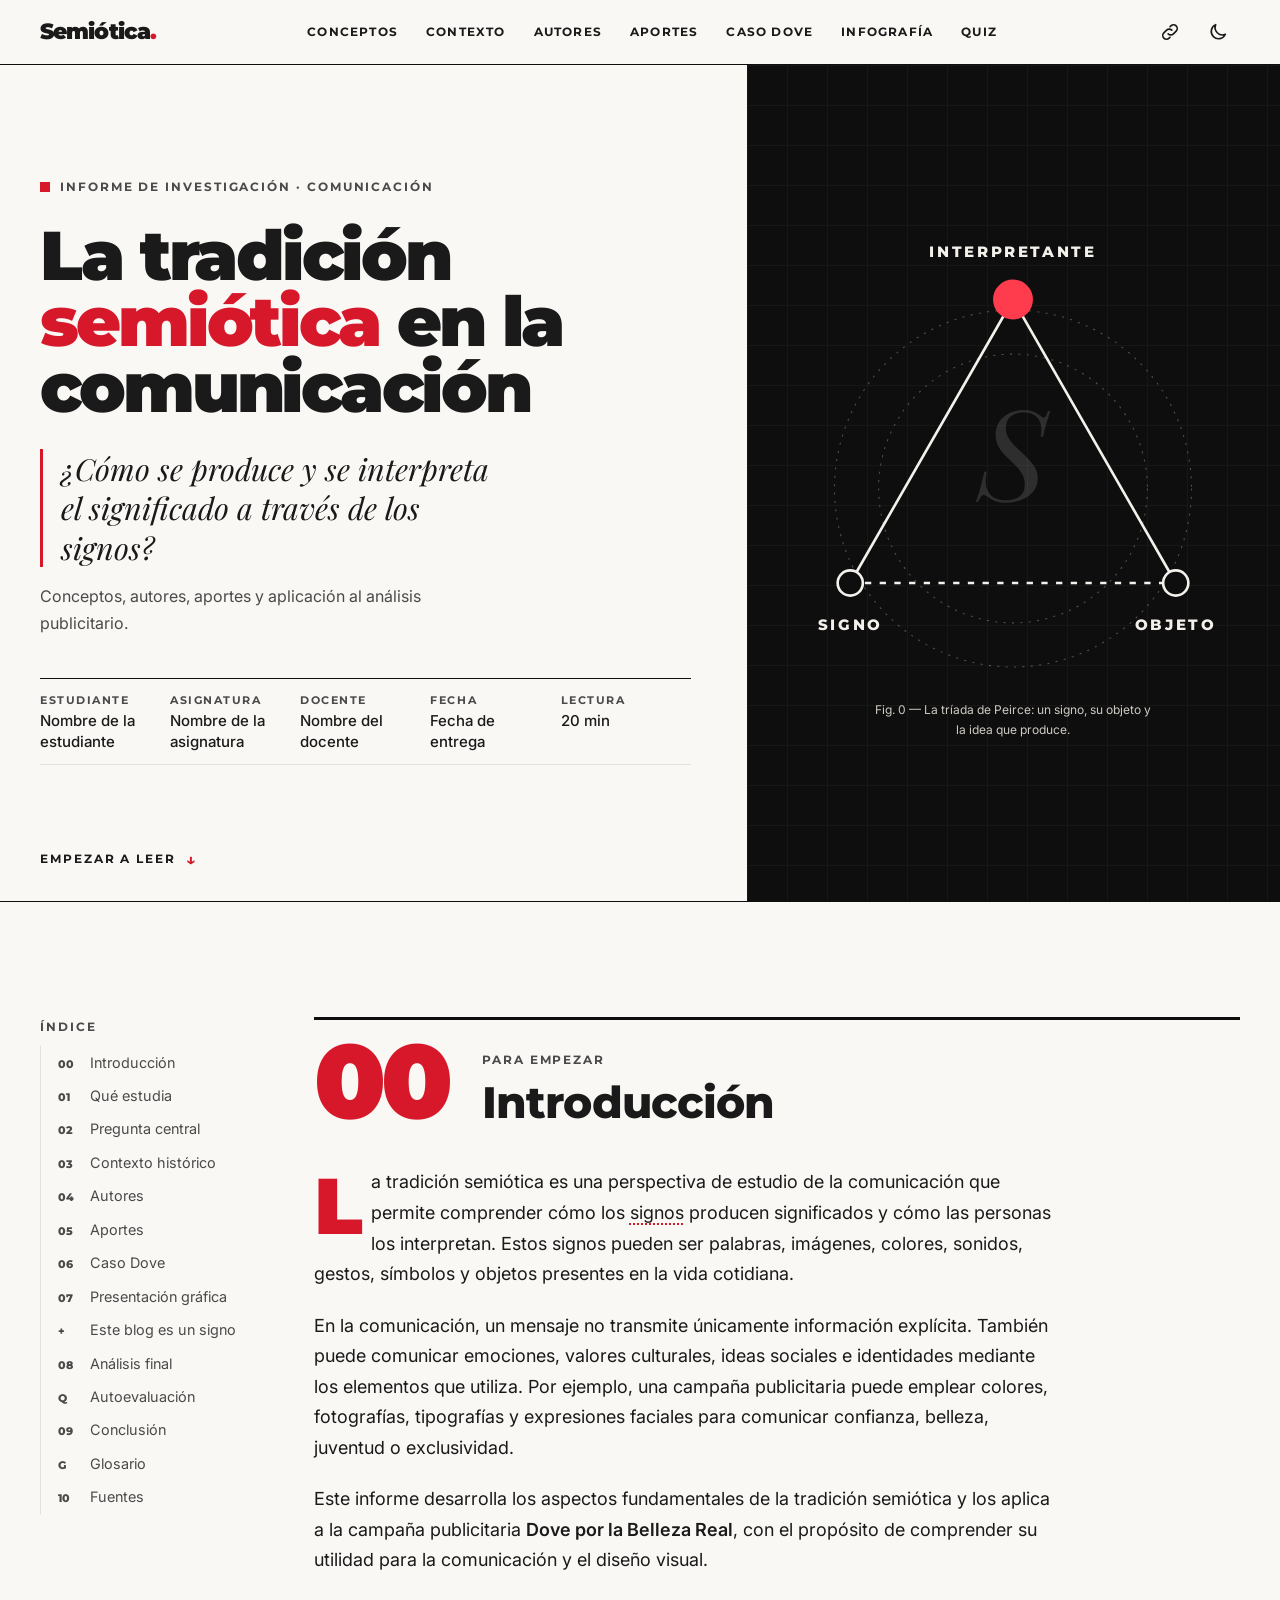
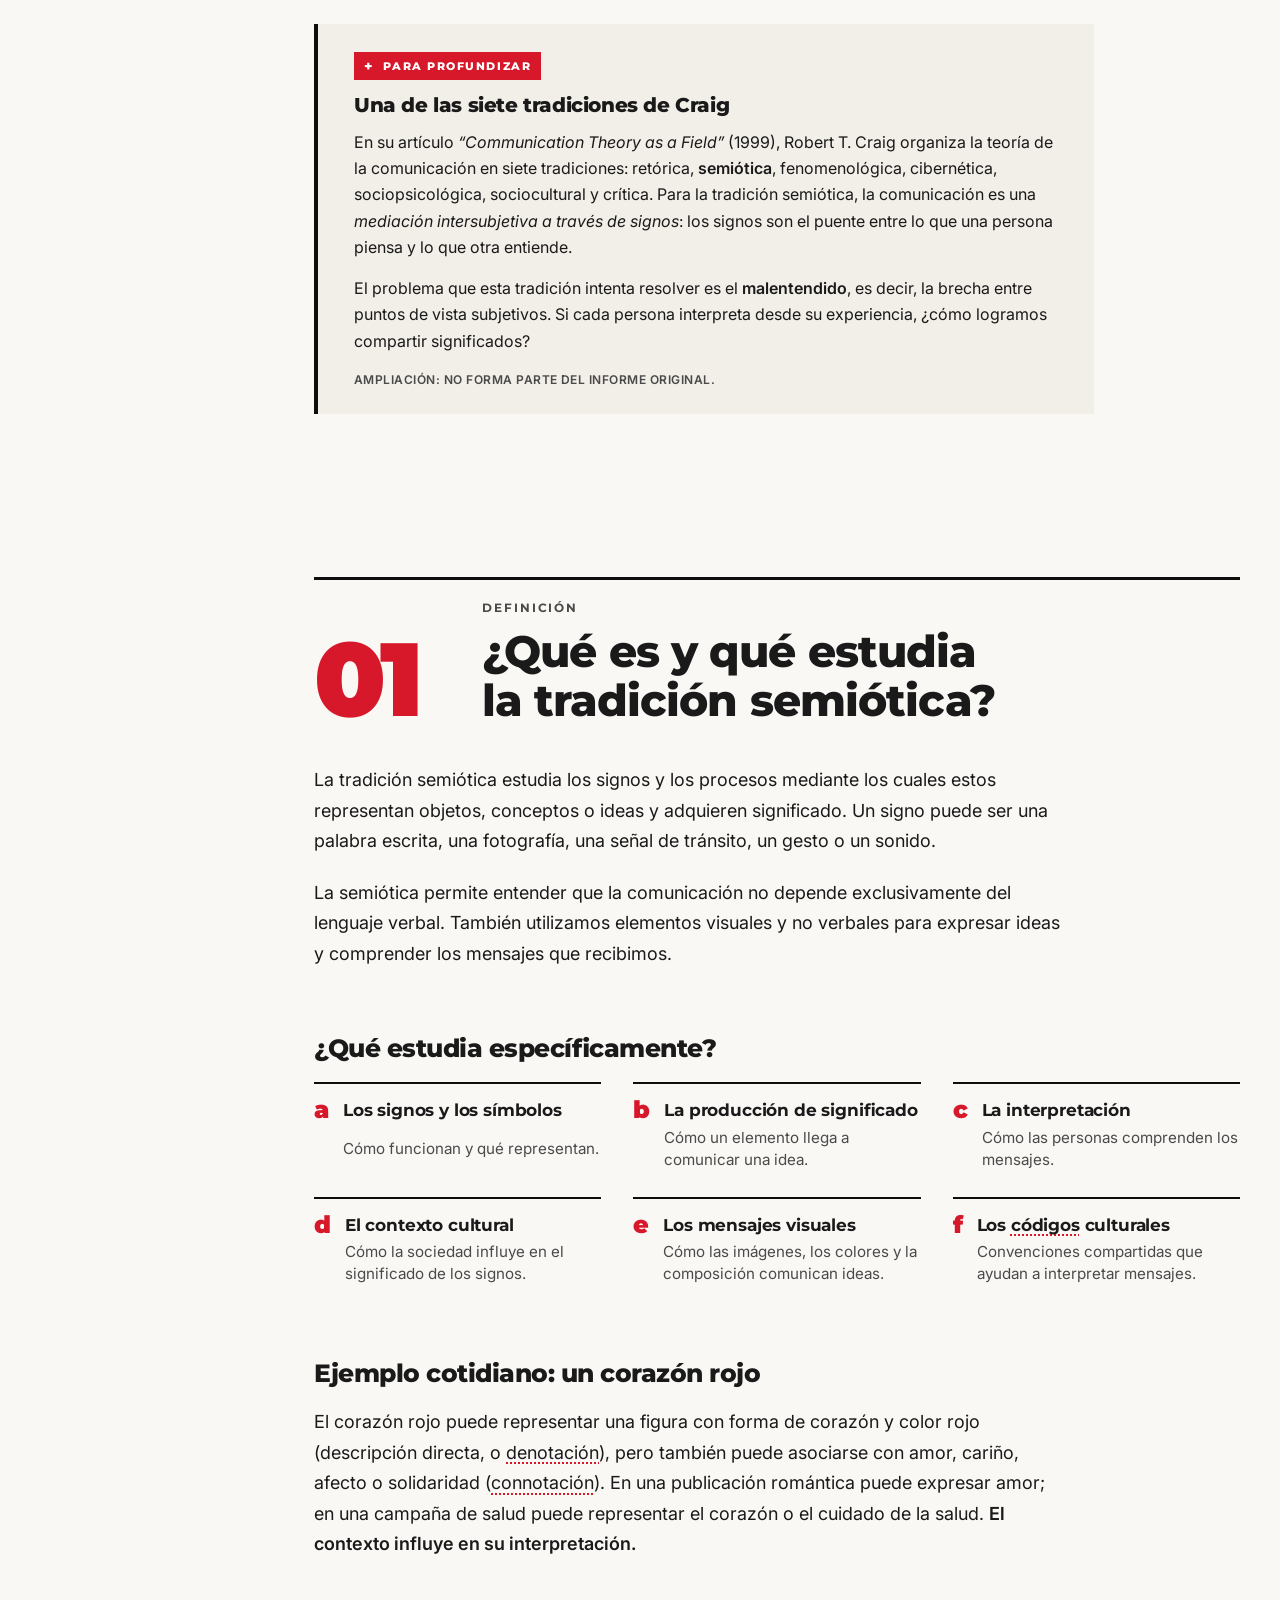
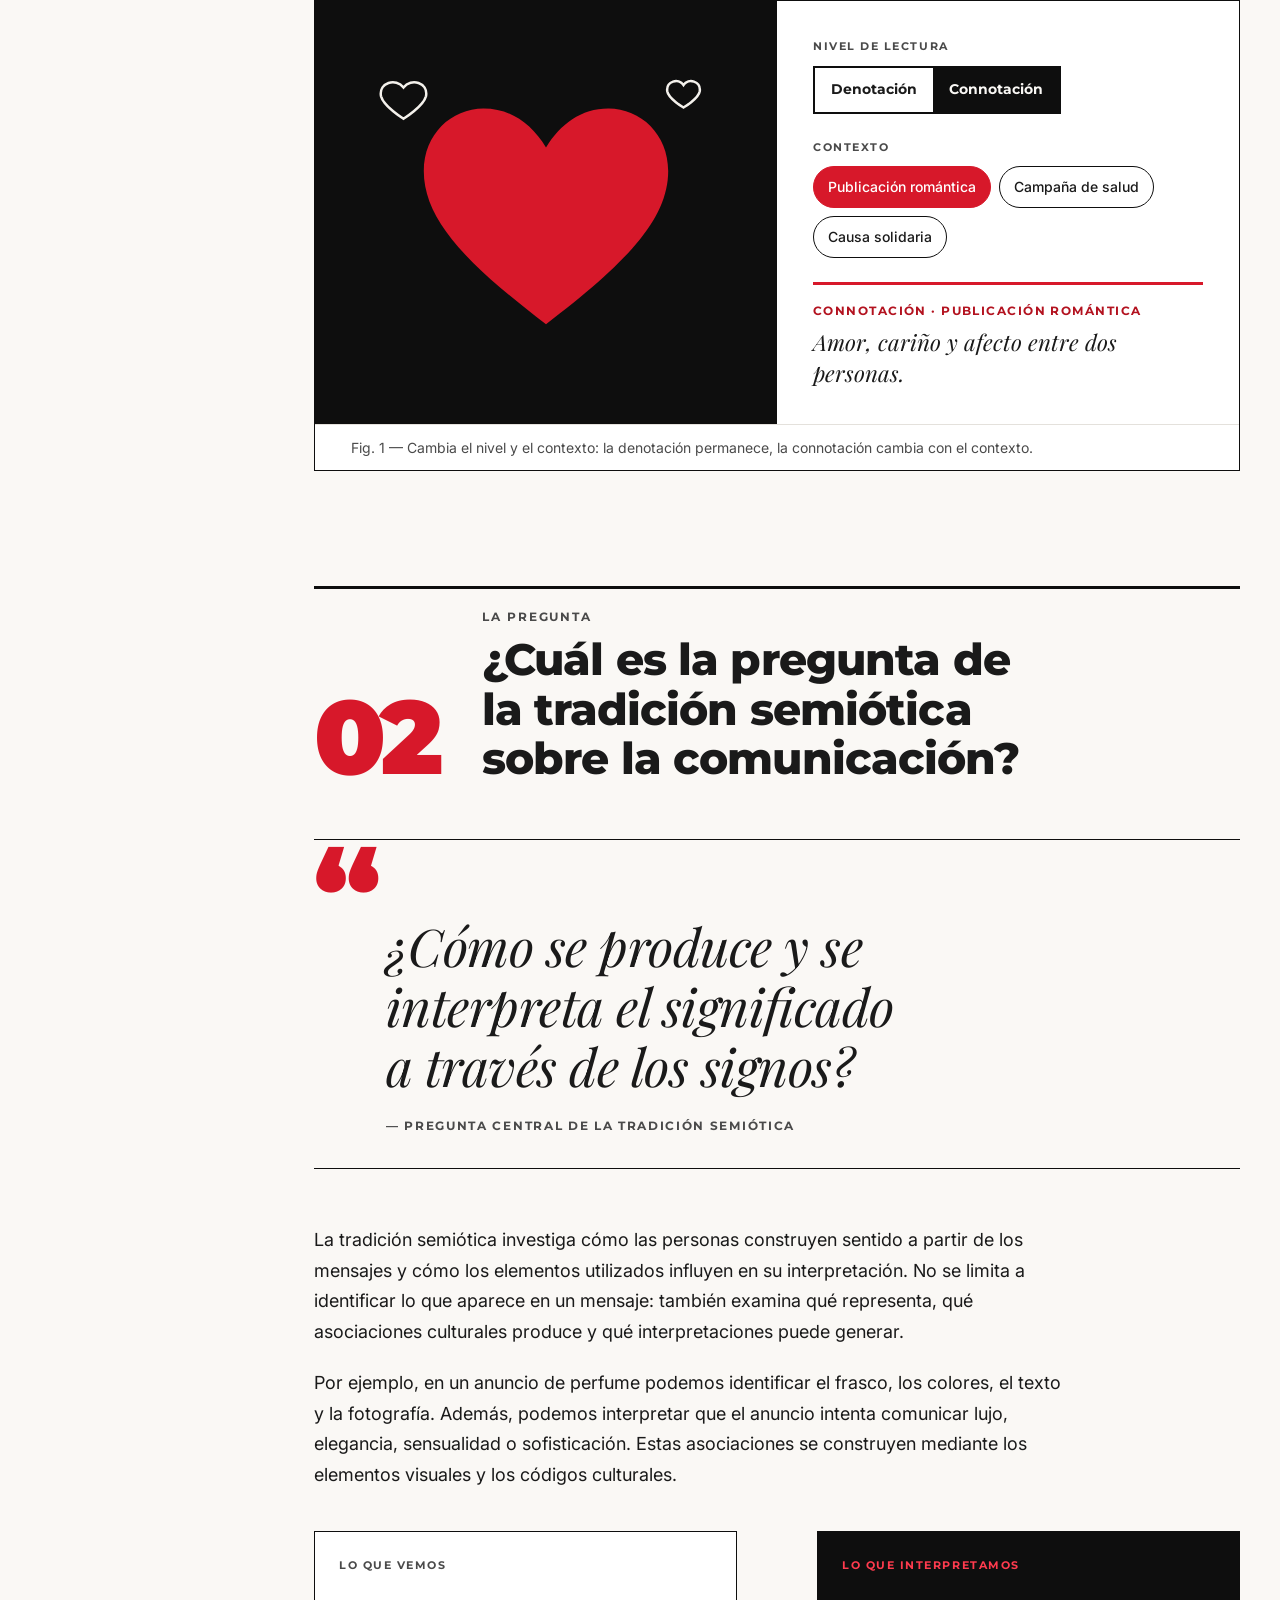
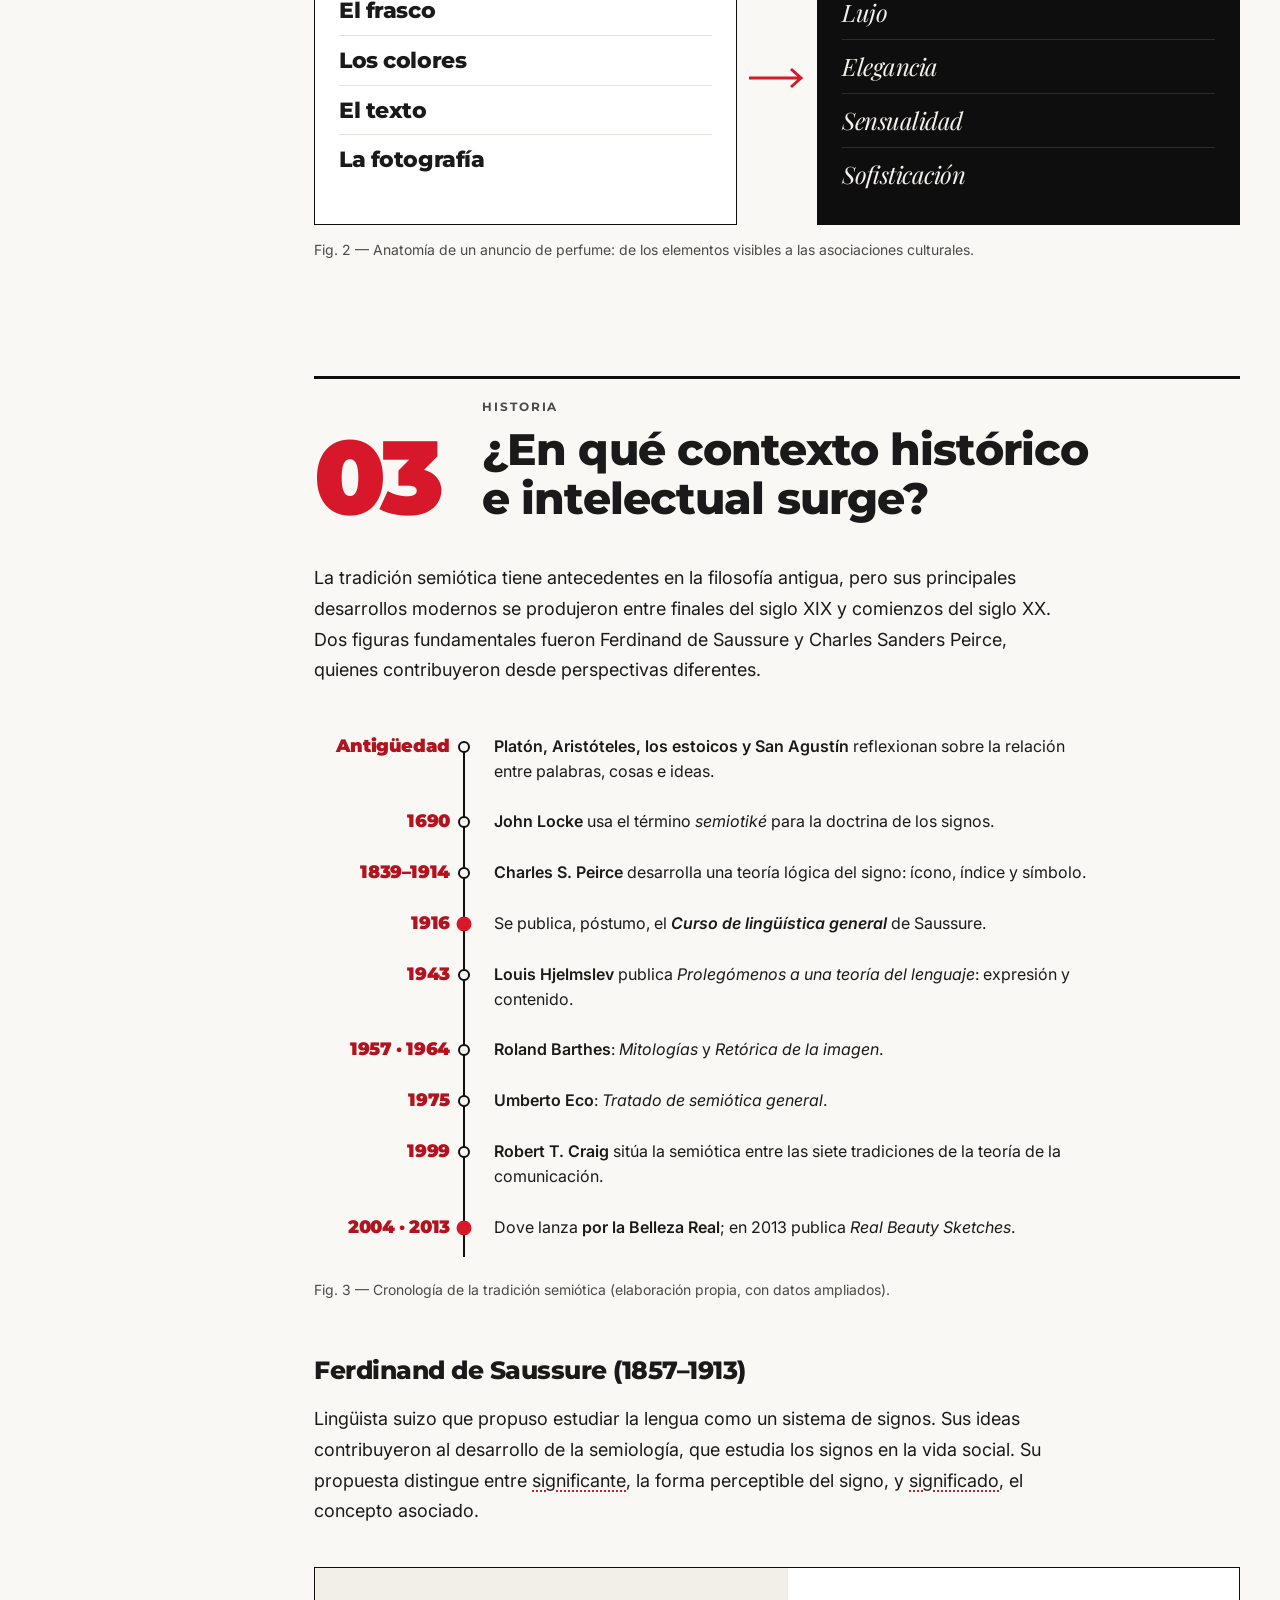
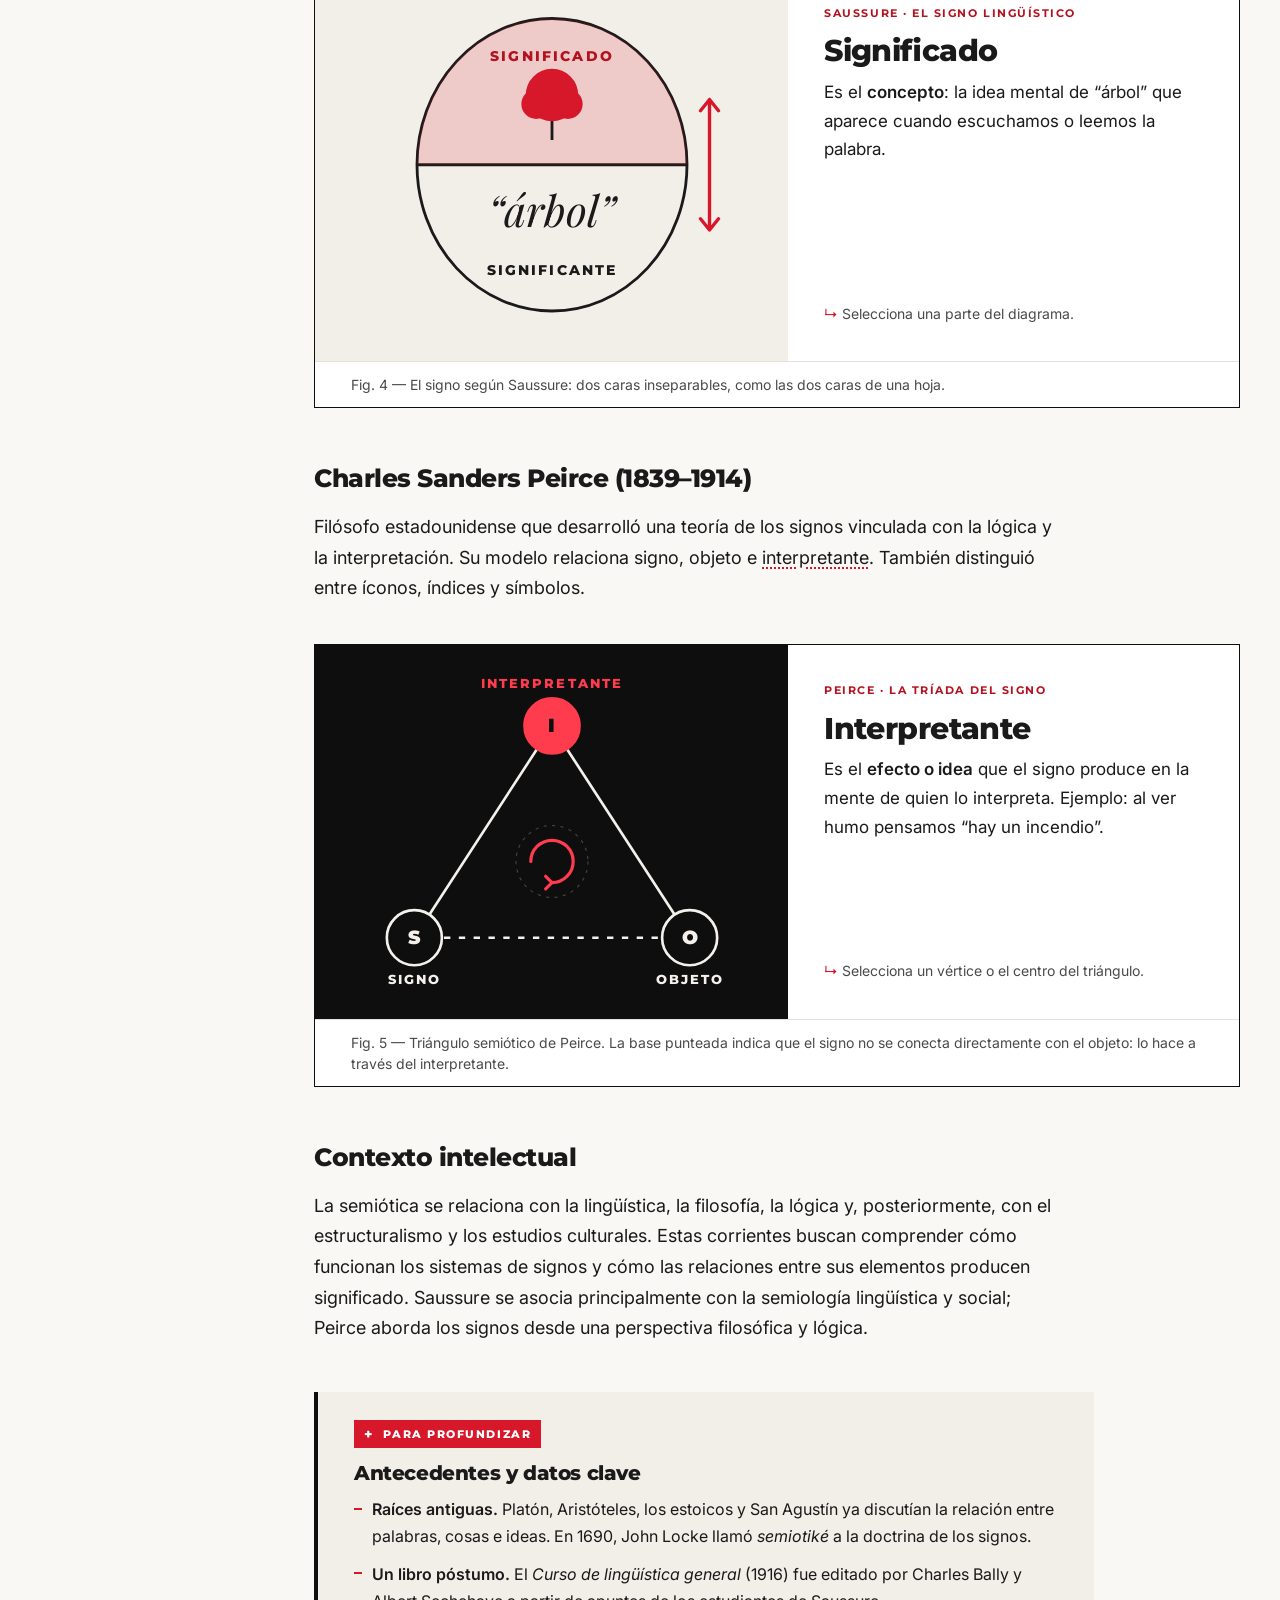
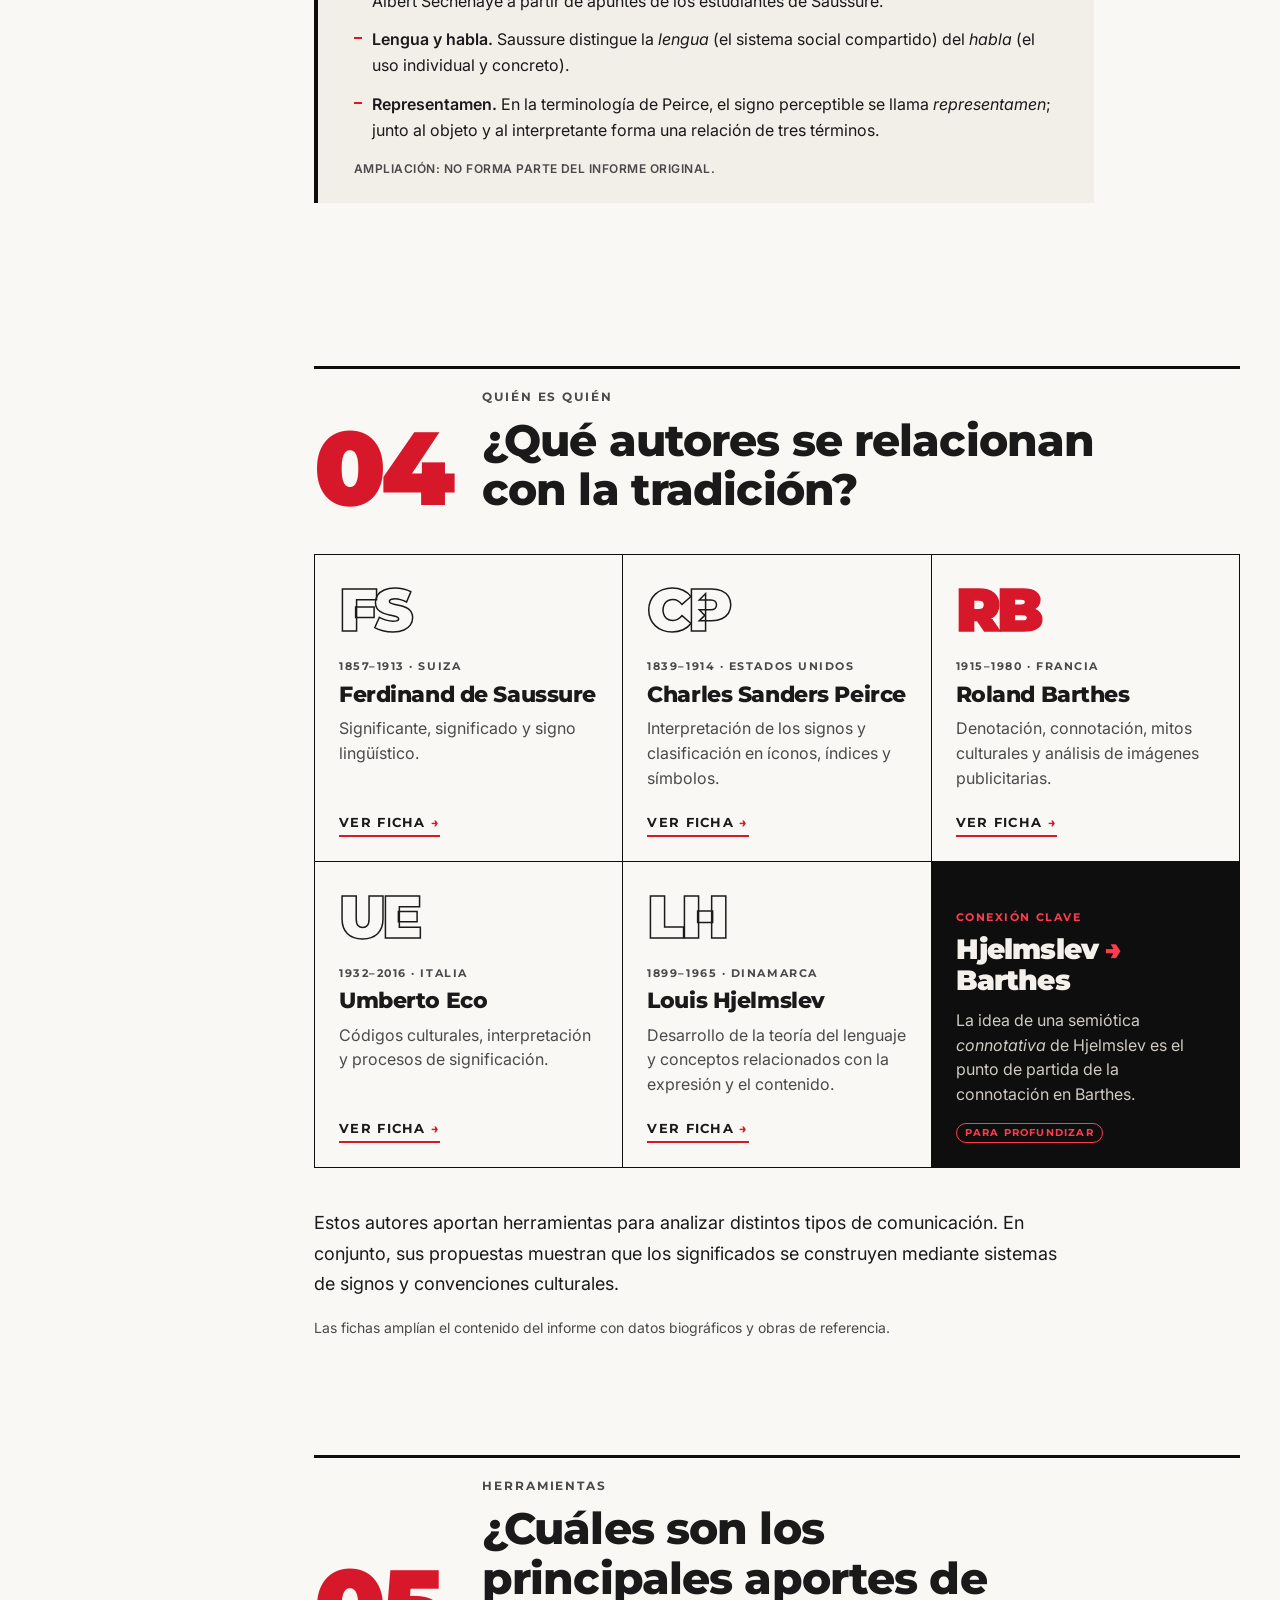
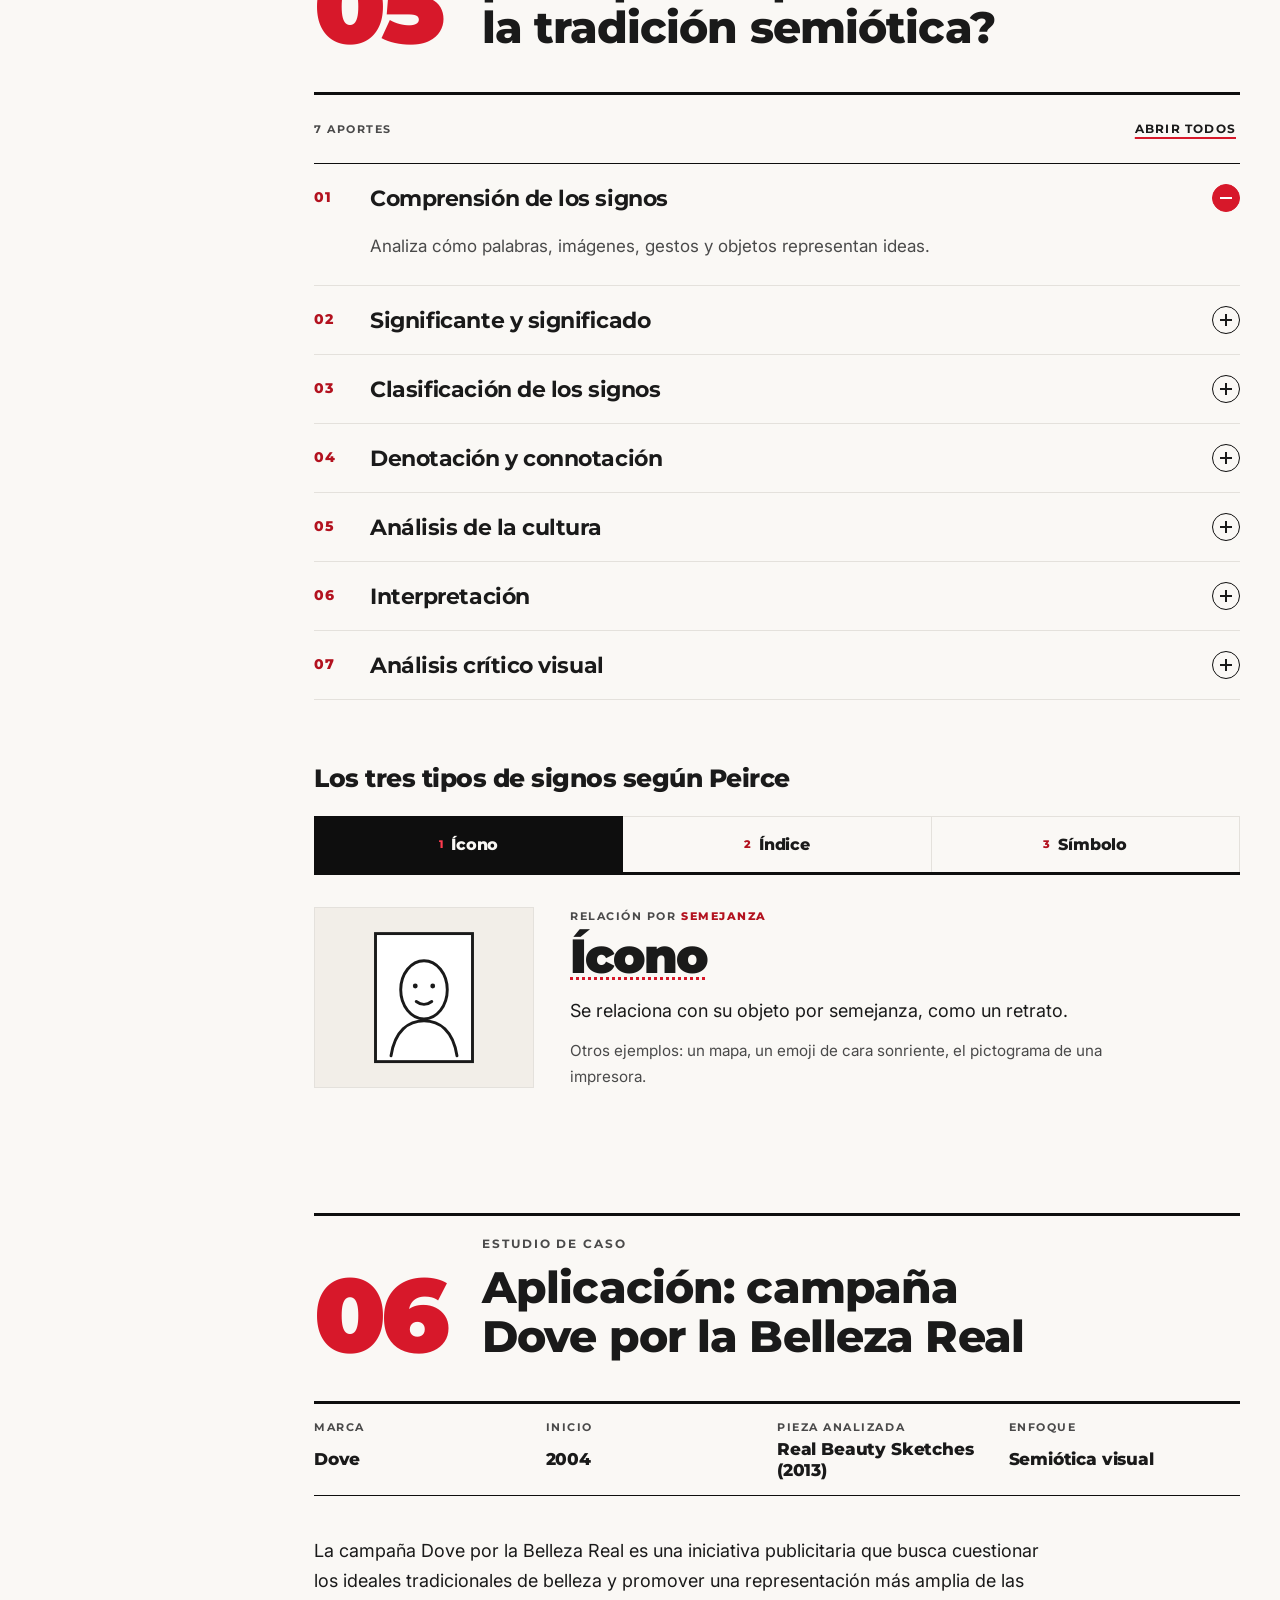
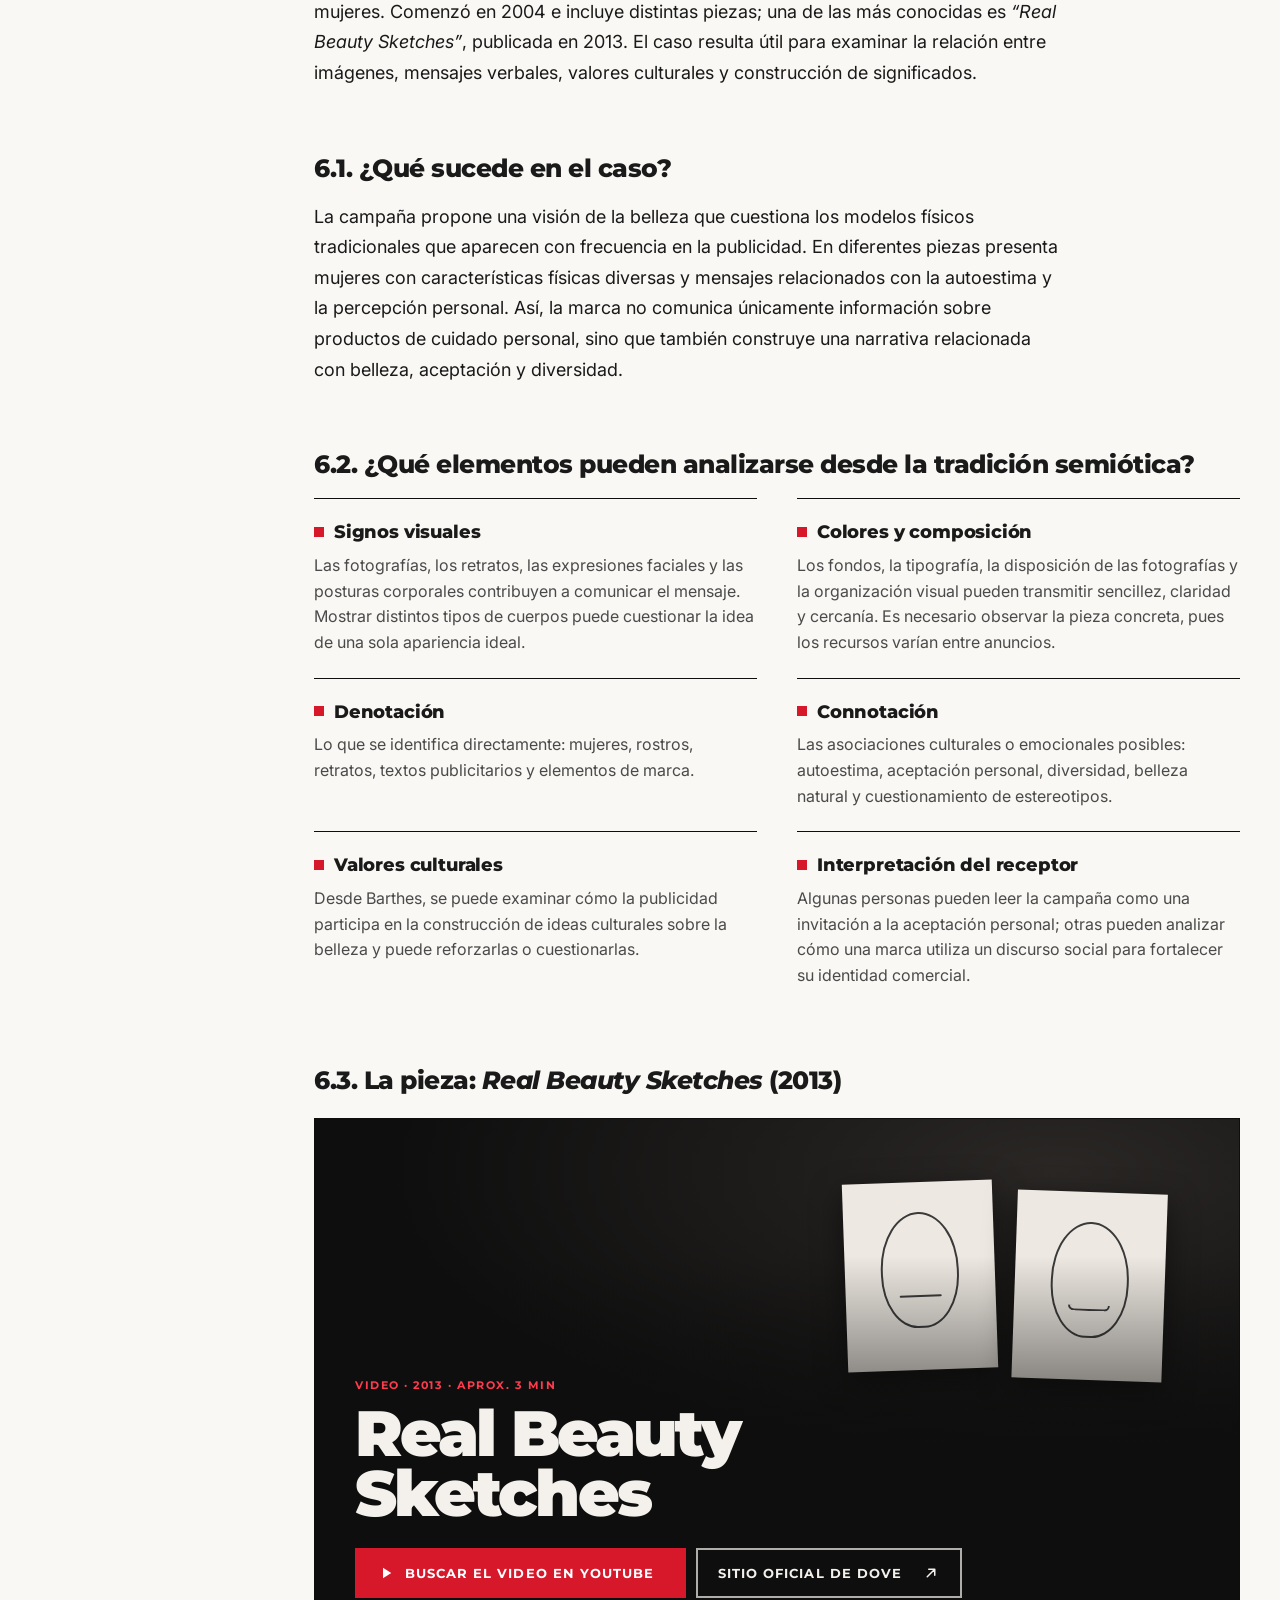
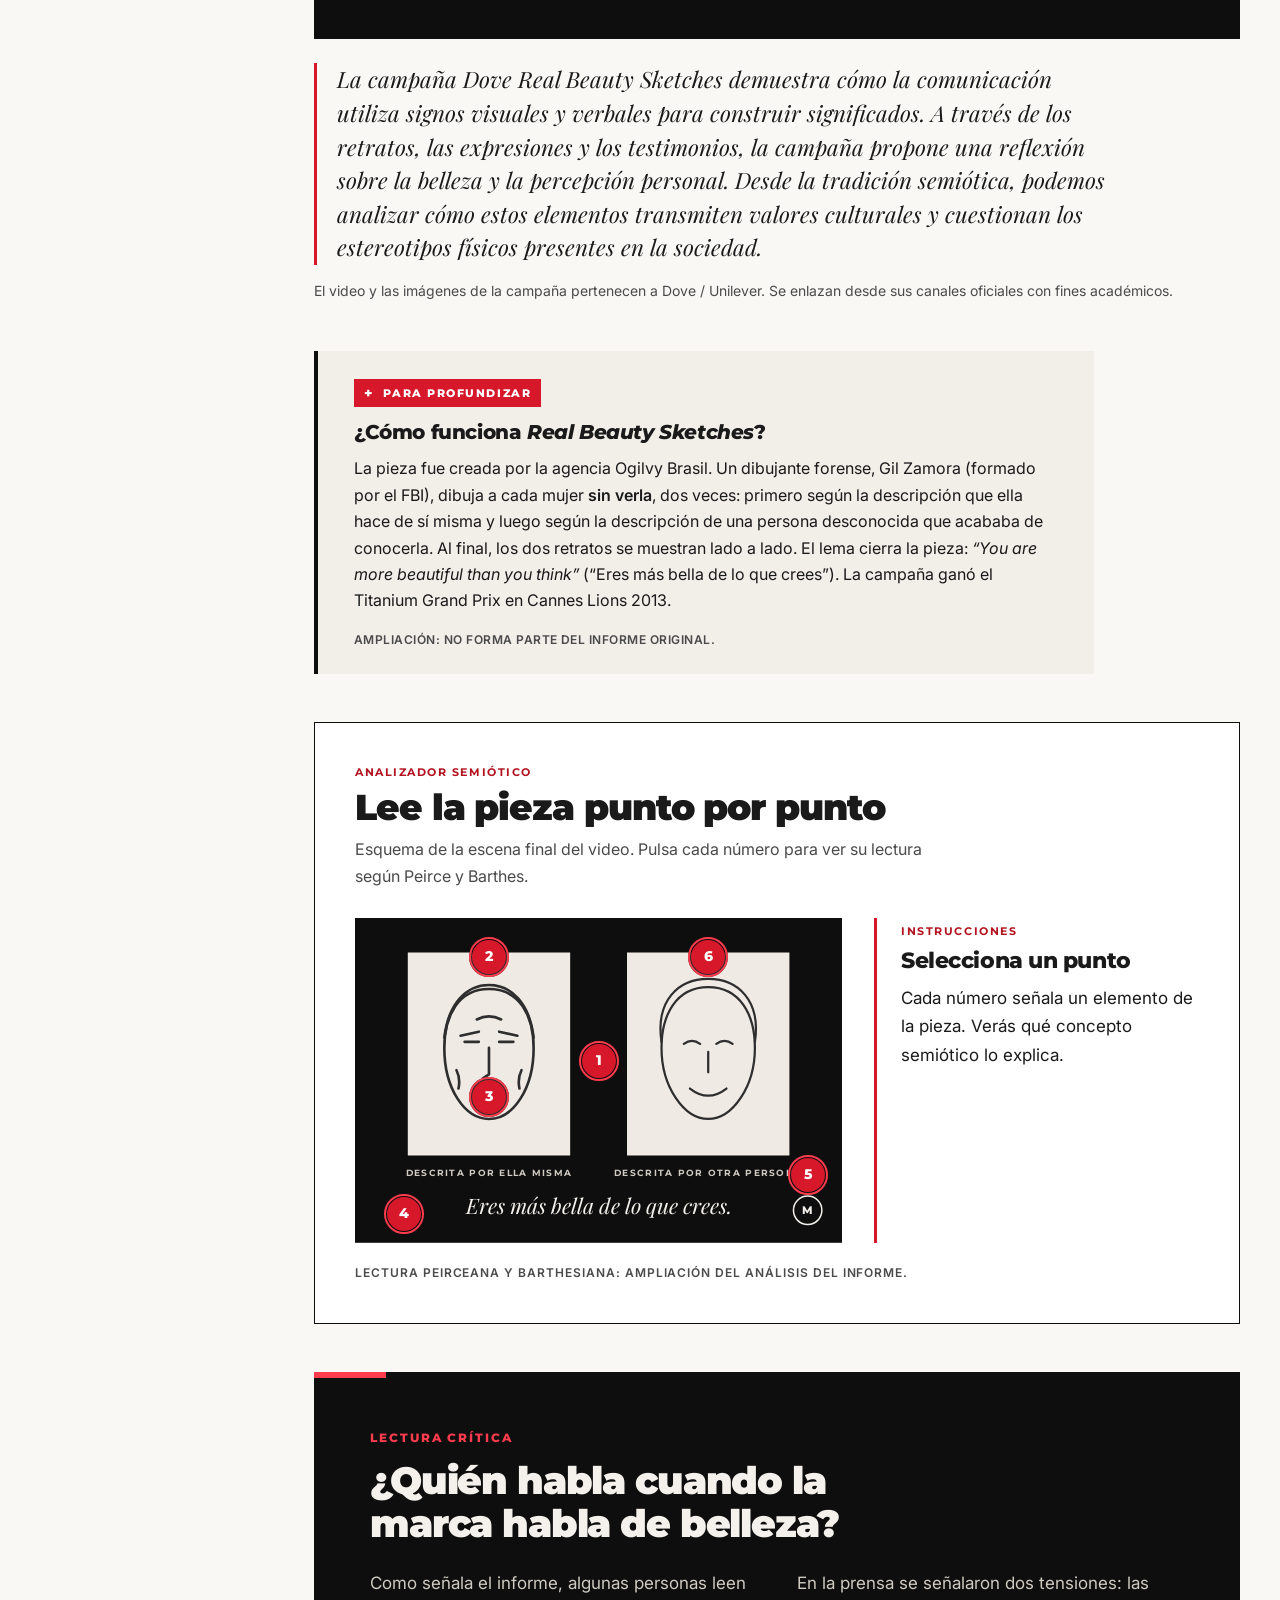
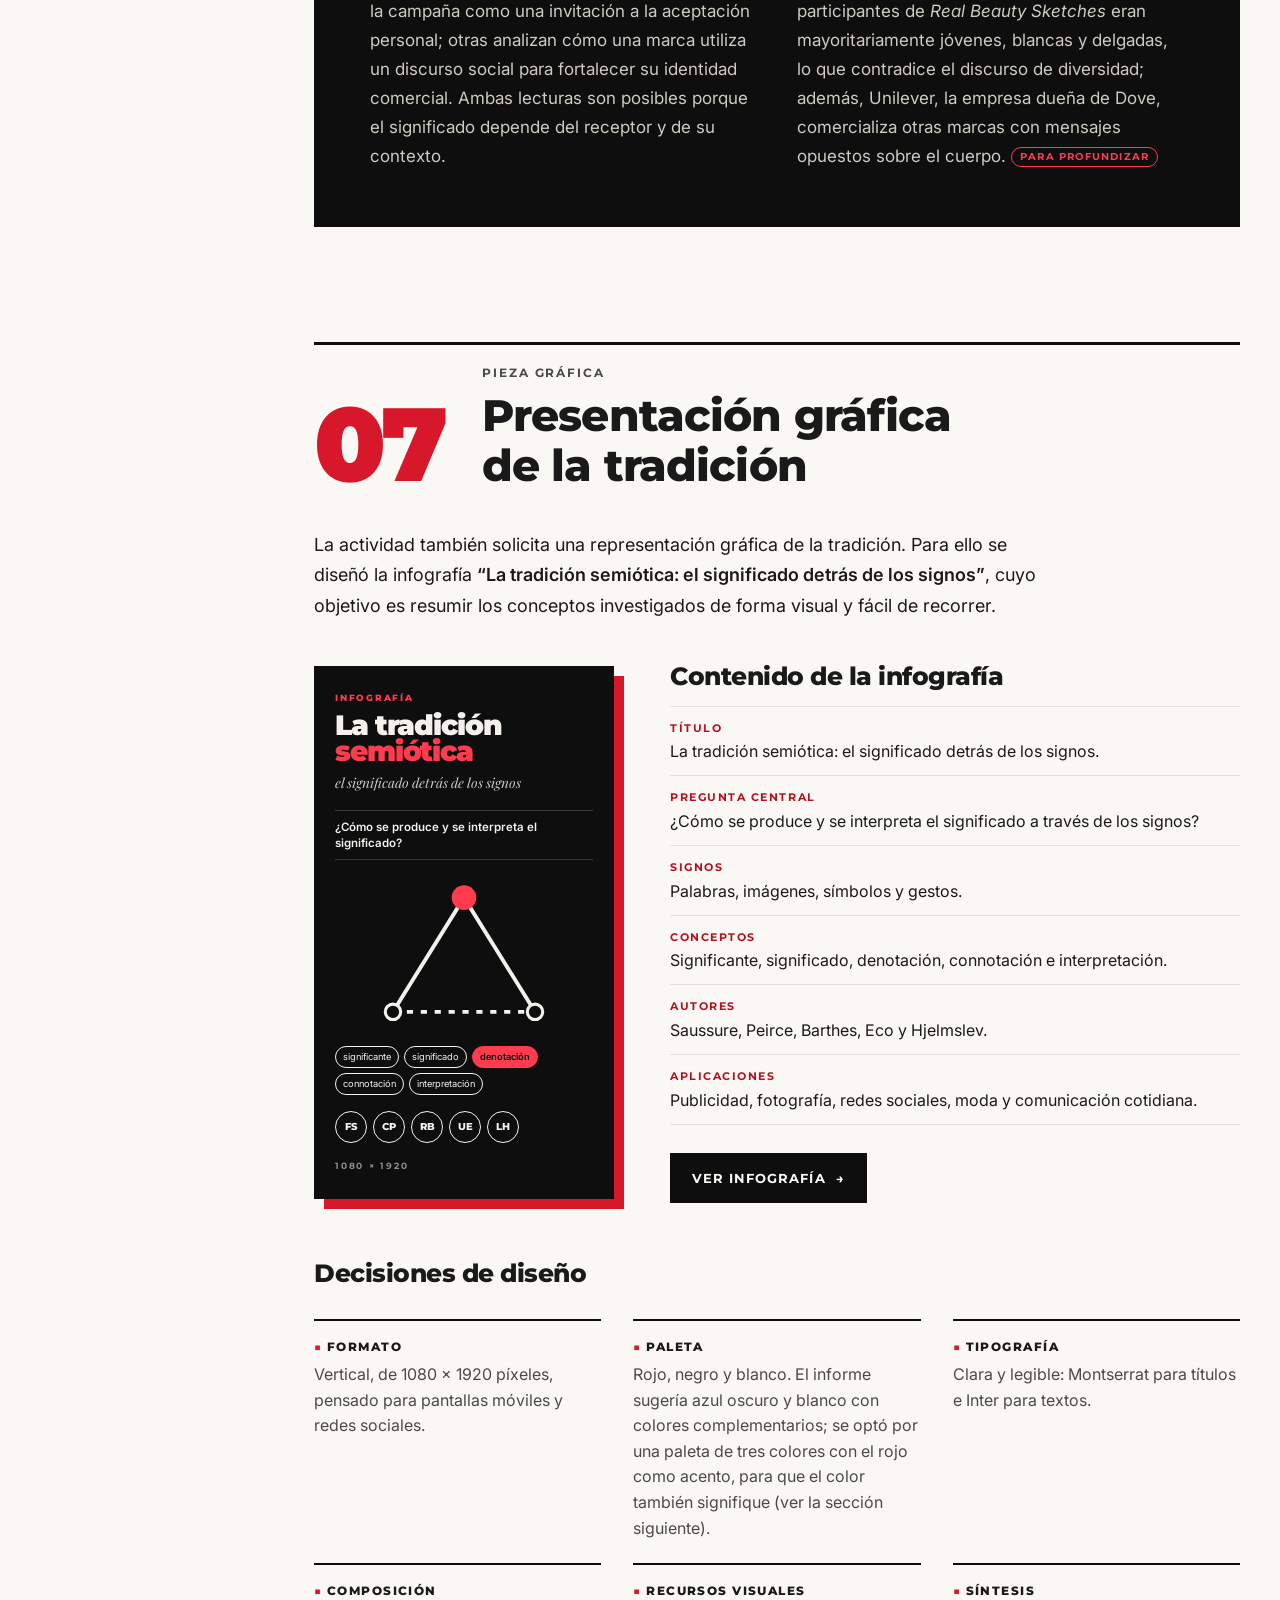
==== index.html @ 7539d5ea "inicio del proyecto del blog de mi novia" ====
<!doctype html>
<html lang="es" class="no-js">
<head>
  <meta charset="utf-8">
  <meta name="viewport" content="width=device-width, initial-scale=1">
  <title>La tradición semiótica en la comunicación | Blog académico</title>
  <meta name="description" content="Blog académico sobre la tradición semiótica en la comunicación: qué estudia, su pregunta central, autores (Saussure, Peirce, Barthes, Eco, Hjelmslev), aportes y análisis de la campaña Dove por la Belleza Real.">
  <meta name="author" content="Nombre de la estudiante"><!-- EDITAR: nombre de la estudiante -->
  <meta name="theme-color" content="#0E0E0E">
  <meta property="og:type" content="article">
  <meta property="og:locale" content="es_ES">
  <meta property="og:title" content="La tradición semiótica en la comunicación">
  <meta property="og:description" content="Cómo los signos producen significado: conceptos, autores, aportes y aplicación al análisis de la campaña Dove por la Belleza Real.">
  <link rel="icon" href="data:image/svg+xml,%3Csvg xmlns='http://www.w3.org/2000/svg' viewBox='0 0 64 64'%3E%3Crect width='64' height='64' fill='%230E0E0E'/%3E%3Cpath d='M32 12 54 50H10Z' fill='none' stroke='%23FAF8F5' stroke-width='5' stroke-linejoin='round'/%3E%3Ccircle cx='32' cy='12' r='7' fill='%23D7182A'/%3E%3C/svg%3E">

  <link rel="preconnect" href="https://fonts.googleapis.com">
  <link rel="preconnect" href="https://fonts.gstatic.com" crossorigin>
  <link href="https://fonts.googleapis.com/css2?family=Inter:wght@400;500;600&family=Montserrat:wght@700;800;900&family=Playfair+Display:ital,wght@1,400;1,600&display=swap" rel="stylesheet">
  <link rel="stylesheet" href="css/styles.css">

  <!-- Aplica el tema guardado antes de pintar (evita parpadeo) -->
  <script>
    (function () {
      var d = document.documentElement;
      d.className = d.className.replace('no-js', 'js');
      try {
        var t = localStorage.getItem('semiotica-theme');
        if (t === 'dark' || t === 'light') { d.setAttribute('data-theme', t); }
      } catch (e) { /* almacenamiento no disponible */ }
    })();
  </script>
</head>
<body>
  <a class="skip-link" href="#contenido">Saltar al contenido</a>

  <div class="progress" aria-hidden="true"><div class="progress__bar" id="progress-bar"></div></div>

  <!-- ============ HEADER ============ -->
  <header class="site-header" id="top">
    <div class="site-header__inner">
      <a class="logo" href="#top" aria-label="Semiótica, ir al inicio">Semiótica<span class="logo__dot">.</span></a>

      <nav class="main-nav" aria-label="Principal">
        <ul class="main-nav__list">
          <li><a href="#que-estudia">Conceptos</a></li>
          <li><a href="#contexto">Contexto</a></li>
          <li><a href="#autores">Autores</a></li>
          <li><a href="#aportes">Aportes</a></li>
          <li><a href="#caso-dove">Caso Dove</a></li>
          <li><a href="#infografia">Infografía</a></li>
          <li><a href="#quiz">Quiz</a></li>
        </ul>
      </nav>

      <div class="site-header__actions">
        <button class="icon-btn" type="button" id="share-btn" aria-label="Copiar enlace del artículo">
          <svg viewBox="0 0 24 24" aria-hidden="true"><path d="M10 14a4 4 0 0 0 5.7 0l3-3a4 4 0 0 0-5.7-5.7l-1 1"/><path d="M14 10a4 4 0 0 0-5.7 0l-3 3a4 4 0 0 0 5.7 5.7l1-1"/></svg>
        </button>
        <button class="icon-btn" type="button" id="theme-btn" aria-label="Activar modo oscuro" aria-pressed="false">
          <svg class="icon-moon" viewBox="0 0 24 24" aria-hidden="true"><path d="M20 14.5A8 8 0 0 1 9.5 4a8 8 0 1 0 10.5 10.5Z"/></svg>
          <svg class="icon-sun" viewBox="0 0 24 24" aria-hidden="true"><circle cx="12" cy="12" r="4"/><path d="M12 2v2M12 20v2M2 12h2M20 12h2M4.9 4.9l1.4 1.4M17.7 17.7l1.4 1.4M4.9 19.1l1.4-1.4M17.7 6.3l1.4-1.4"/></svg>
        </button>
        <button class="icon-btn menu-btn" type="button" id="menu-btn" aria-label="Abrir menú" aria-expanded="false" aria-controls="drawer">
          <svg viewBox="0 0 24 24" aria-hidden="true"><path d="M3 7h18M3 12h18M3 17h12"/></svg>
        </button>
      </div>
    </div>
  </header>

  <!-- Menú móvil off-canvas -->
  <div class="drawer" id="drawer" hidden>
    <div class="drawer__backdrop" data-close-drawer></div>
    <div class="drawer__panel" role="dialog" aria-modal="true" aria-labelledby="drawer-title">
      <div class="drawer__head">
        <p class="drawer__title" id="drawer-title">Menú</p>
        <button class="icon-btn" type="button" data-close-drawer aria-label="Cerrar menú">
          <svg viewBox="0 0 24 24" aria-hidden="true"><path d="M6 6l12 12M18 6 6 18"/></svg>
        </button>
      </div>
      <nav aria-label="Menú móvil">
        <ol class="drawer__list">
          <li><a href="#introduccion"><span>00</span>Introducción</a></li>
          <li><a href="#que-estudia"><span>01</span>Qué estudia</a></li>
          <li><a href="#pregunta"><span>02</span>Pregunta central</a></li>
          <li><a href="#contexto"><span>03</span>Contexto histórico</a></li>
          <li><a href="#autores"><span>04</span>Autores</a></li>
          <li><a href="#aportes"><span>05</span>Aportes</a></li>
          <li><a href="#caso-dove"><span>06</span>Caso Dove</a></li>
          <li><a href="#infografia"><span>07</span>Infografía</a></li>
          <li><a href="#analisis"><span>08</span>Análisis final</a></li>
          <li><a href="#quiz"><span>Q</span>Autoevaluación</a></li>
          <li><a href="#conclusion"><span>09</span>Conclusión</a></li>
          <li><a href="#fuentes"><span>10</span>Fuentes</a></li>
        </ol>
      </nav>
    </div>
  </div>

  <!-- ============ HERO ============ -->
  <section class="hero" aria-labelledby="hero-title">
    <div class="hero__inner">
      <div class="hero__text">
        <p class="kicker"><span class="kicker__mark" aria-hidden="true"></span>Informe de investigación · Comunicación</p>
        <h1 class="hero__title" id="hero-title">La tradición <em>semiótica</em> en la comunicación</h1>
        <p class="hero__lead">¿Cómo se produce y se interpreta el significado a través de los signos?</p>
        <p class="hero__sub">Conceptos, autores, aportes y aplicación al análisis publicitario.</p>

        <dl class="hero__meta">
          <div><dt>Estudiante</dt><dd><!-- EDITAR: nombre de la estudiante -->Nombre de la estudiante</dd></div>
          <div><dt>Asignatura</dt><dd><!-- EDITAR: asignatura -->Nombre de la asignatura</dd></div>
          <div><dt>Docente</dt><dd><!-- EDITAR: docente -->Nombre del docente</dd></div>
          <div><dt>Fecha</dt><dd><!-- EDITAR: fecha de entrega -->Fecha de entrega</dd></div>
          <div><dt>Lectura</dt><dd><span id="reading-time">15</span> min</dd></div>
        </dl>
      </div>

      <div class="hero__art" aria-hidden="true">
        <svg class="hero-svg" viewBox="0 0 400 440">
          <circle class="hero-svg__orbit" cx="200" cy="250" r="170"/>
          <circle class="hero-svg__orbit hero-svg__orbit--2" cx="200" cy="250" r="128"/>
          <path class="hero-svg__tri" d="M45 340 L200 70 L355 340"/>
          <path class="hero-svg__base" d="M45 340 L355 340"/>
          <circle class="hero-svg__node hero-svg__node--red" cx="200" cy="70" r="18"/>
          <circle class="hero-svg__node" cx="355" cy="340" r="12"/>
          <circle class="hero-svg__node" cx="45" cy="340" r="12"/>
          <circle class="hero-svg__pulse" cx="200" cy="70" r="18"/>
          <text x="200" y="30" text-anchor="middle" class="hero-svg__label">INTERPRETANTE</text>
          <text x="45" y="385" text-anchor="middle" class="hero-svg__label">SIGNO</text>
          <text x="355" y="385" text-anchor="middle" class="hero-svg__label">OBJETO</text>
          <text x="200" y="262" text-anchor="middle" class="hero-svg__big">S</text>
        </svg>
        <p class="hero__art-caption">Fig. 0 — La tríada de Peirce: un signo, su objeto y la idea que produce.</p>
      </div>
    </div>
    <a class="hero__scroll" href="#introduccion">Empezar a leer <span aria-hidden="true">↓</span></a>
  </section>

  <!-- ============ CUERPO ============ -->
  <div class="layout" id="contenido">

    <aside class="toc" id="toc" aria-label="Índice del artículo">
      <div class="toc__inner">
        <div class="toc__head">
          <p class="toc__title">Índice</p>
          <button class="icon-btn toc__close" type="button" id="toc-close" aria-label="Cerrar índice">
            <svg viewBox="0 0 24 24" aria-hidden="true"><path d="M6 6l12 12M18 6 6 18"/></svg>
          </button>
        </div>
        <ol class="toc__list">
          <li><a href="#introduccion"><span>00</span>Introducción</a></li>
          <li><a href="#que-estudia"><span>01</span>Qué estudia</a></li>
          <li><a href="#pregunta"><span>02</span>Pregunta central</a></li>
          <li><a href="#contexto"><span>03</span>Contexto histórico</a></li>
          <li><a href="#autores"><span>04</span>Autores</a></li>
          <li><a href="#aportes"><span>05</span>Aportes</a></li>
          <li><a href="#caso-dove"><span>06</span>Caso Dove</a></li>
          <li><a href="#infografia"><span>07</span>Presentación gráfica</a></li>
          <li><a href="#este-blog"><span>+</span>Este blog es un signo</a></li>
          <li><a href="#analisis"><span>08</span>Análisis final</a></li>
          <li><a href="#quiz"><span>Q</span>Autoevaluación</a></li>
          <li><a href="#conclusion"><span>09</span>Conclusión</a></li>
          <li><a href="#glosario"><span>G</span>Glosario</a></li>
          <li><a href="#fuentes"><span>10</span>Fuentes</a></li>
        </ol>
      </div>
    </aside>

    <main class="article" id="main">

      <!-- ===== INTRODUCCIÓN ===== -->
      <section class="section" id="introduccion" aria-labelledby="h-intro">
        <header class="section__head reveal">
          <span class="section__num" aria-hidden="true">00</span>
          <div>
            <p class="section__kicker">Para empezar</p>
            <h2 class="section__title" id="h-intro">Introducción</h2>
          </div>
        </header>
        <div class="prose">
          <p class="dropcap">La tradición semiótica es una perspectiva de estudio de la comunicación que permite comprender cómo los <a class="term" href="#g-signo" data-term="signo">signos</a> producen significados y cómo las personas los interpretan. Estos signos pueden ser palabras, imágenes, colores, sonidos, gestos, símbolos y objetos presentes en la vida cotidiana.</p>
          <p>En la comunicación, un mensaje no transmite únicamente información explícita. También puede comunicar emociones, valores culturales, ideas sociales e identidades mediante los elementos que utiliza. Por ejemplo, una campaña publicitaria puede emplear colores, fotografías, tipografías y expresiones faciales para comunicar confianza, belleza, juventud o exclusividad.</p>
          <p>Este informe desarrolla los aspectos fundamentales de la tradición semiótica y los aplica a la campaña publicitaria <strong>Dove por la Belleza Real</strong>, con el propósito de comprender su utilidad para la comunicación y el diseño visual.</p>
        </div>

        <aside class="deepen reveal" aria-labelledby="deepen-craig">
          <p class="deepen__tag"><span aria-hidden="true">+</span> Para profundizar</p>
          <h3 class="deepen__title" id="deepen-craig">Una de las siete tradiciones de Craig</h3>
          <p>En su artículo <cite>“Communication Theory as a Field”</cite> (1999), Robert T. Craig organiza la teoría de la comunicación en siete tradiciones: retórica, <strong>semiótica</strong>, fenomenológica, cibernética, sociopsicológica, sociocultural y crítica. Para la tradición semiótica, la comunicación es una <em>mediación intersubjetiva a través de signos</em>: los signos son el puente entre lo que una persona piensa y lo que otra entiende.</p>
          <p>El problema que esta tradición intenta resolver es el <strong>malentendido</strong>, es decir, la brecha entre puntos de vista subjetivos. Si cada persona interpreta desde su experiencia, ¿cómo logramos compartir significados?</p>
          <p class="deepen__note">Ampliación: no forma parte del informe original.</p>
        </aside>
      </section>

      <!-- ===== 01 ===== -->
      <section class="section" id="que-estudia" aria-labelledby="h-1">
        <header class="section__head reveal">
          <span class="section__num" aria-hidden="true">01</span>
          <div>
            <p class="section__kicker">Definición</p>
            <h2 class="section__title" id="h-1">¿Qué es y qué estudia la tradición semiótica?</h2>
          </div>
        </header>
        <div class="prose">
          <p>La tradición semiótica estudia los signos y los procesos mediante los cuales estos representan objetos, conceptos o ideas y adquieren significado. Un signo puede ser una palabra escrita, una fotografía, una señal de tránsito, un gesto o un sonido.</p>
          <p>La semiótica permite entender que la comunicación no depende exclusivamente del lenguaje verbal. También utilizamos elementos visuales y no verbales para expresar ideas y comprender los mensajes que recibimos.</p>
          <h3>¿Qué estudia específicamente?</h3>
        </div>

        <ol class="study-grid reveal">
          <li class="study-grid__item"><span class="study-grid__n">a</span><strong>Los signos y los símbolos</strong><span>Cómo funcionan y qué representan.</span></li>
          <li class="study-grid__item"><span class="study-grid__n">b</span><strong>La producción de significado</strong><span>Cómo un elemento llega a comunicar una idea.</span></li>
          <li class="study-grid__item"><span class="study-grid__n">c</span><strong>La interpretación</strong><span>Cómo las personas comprenden los mensajes.</span></li>
          <li class="study-grid__item"><span class="study-grid__n">d</span><strong>El contexto cultural</strong><span>Cómo la sociedad influye en el significado de los signos.</span></li>
          <li class="study-grid__item"><span class="study-grid__n">e</span><strong>Los mensajes visuales</strong><span>Cómo las imágenes, los colores y la composición comunican ideas.</span></li>
          <li class="study-grid__item"><span class="study-grid__n">f</span><strong>Los <a class="term" href="#g-codigo" data-term="codigo">códigos</a> culturales</strong><span>Convenciones compartidas que ayudan a interpretar mensajes.</span></li>
        </ol>

        <div class="prose">
          <h3>Ejemplo cotidiano: un corazón rojo</h3>
          <p>El corazón rojo puede representar una figura con forma de corazón y color rojo (descripción directa, o <a class="term" href="#g-denotacion" data-term="denotacion">denotación</a>), pero también puede asociarse con amor, cariño, afecto o solidaridad (<a class="term" href="#g-connotacion" data-term="connotacion">connotación</a>). En una publicación romántica puede expresar amor; en una campaña de salud puede representar el corazón o el cuidado de la salud. <strong>El contexto influye en su interpretación.</strong></p>
        </div>

        <!-- Componente: corazón rojo -->
        <figure class="heart-lab reveal" id="heart-lab">
          <div class="heart-lab__stage" data-mode="connotacion" data-context="romantico">
            <svg class="heart-lab__svg" viewBox="0 0 240 220" aria-hidden="true">
              <g class="heart-ctx heart-ctx--romantico">
                <path class="heart-mini" transform="translate(-34 -44)" d="M40 54c-6-8-20-4-18 7 2 8 18 18 18 18s16-10 18-18c2-11-12-15-18-7Z"/>
                <path class="heart-mini" transform="translate(30 -28)" d="M200 36c-4-6-14-3-13 5 1 6 13 13 13 13s12-7 13-13c1-8-9-11-13-5Z"/>
              </g>
              <path class="heart-shape" d="M120 196C60 150 26 116 26 78c0-28 21-48 46-48 21 0 37 12 48 30 11-18 27-30 48-30 25 0 46 20 46 48 0 38-34 72-94 118Z"/>
              <g class="heart-ctx heart-ctx--salud">
                <path class="heart-ecg" d="M10 110h62l12-28 18 58 16-44 10 14h102"/>
              </g>
              <g class="heart-ctx heart-ctx--solidaridad">
                <path class="heart-hands" d="M14 170c30 0 50 8 74 30h64c24-22 44-30 74-30"/>
                <path class="heart-hands" d="M40 150c18 6 30 16 44 32M200 150c-18 6-30 16-44 32"/>
              </g>
              <g class="heart-dim">
                <path d="M26 206h188" />
                <path d="M26 200v12M214 200v12"/>
              </g>
            </svg>
          </div>

          <div class="heart-lab__controls">
            <p class="heart-lab__label" id="heart-level-label">Nivel de lectura</p>
            <div class="segmented" role="group" aria-labelledby="heart-level-label">
              <button type="button" class="segmented__btn" data-heart-mode="denotacion" aria-pressed="false">Denotación</button>
              <button type="button" class="segmented__btn" data-heart-mode="connotacion" aria-pressed="true">Connotación</button>
            </div>

            <p class="heart-lab__label" id="heart-ctx-label">Contexto</p>
            <div class="chips" role="group" aria-labelledby="heart-ctx-label">
              <button type="button" class="chip" data-heart-context="romantico" aria-pressed="true">Publicación romántica</button>
              <button type="button" class="chip" data-heart-context="salud" aria-pressed="false">Campaña de salud</button>
              <button type="button" class="chip" data-heart-context="solidaridad" aria-pressed="false">Causa solidaria</button>
            </div>

            <div class="heart-lab__out" aria-live="polite">
              <p class="heart-lab__out-level" id="heart-out-level">Connotación · publicación romántica</p>
              <p class="heart-lab__out-text" id="heart-out-text">Amor, cariño y afecto entre dos personas.</p>
            </div>
          </div>
          <figcaption class="figcap">Fig. 1 — Cambia el nivel y el contexto: la denotación permanece, la connotación cambia con el contexto.</figcaption>
        </figure>
      </section>

      <!-- ===== 02 ===== -->
      <section class="section" id="pregunta" aria-labelledby="h-2">
        <header class="section__head reveal">
          <span class="section__num" aria-hidden="true">02</span>
          <div>
            <p class="section__kicker">La pregunta</p>
            <h2 class="section__title" id="h-2">¿Cuál es la pregunta de la tradición semiótica sobre la comunicación?</h2>
          </div>
        </header>

        <blockquote class="pullquote reveal">
          <p>¿Cómo se produce y se interpreta el significado a través de los signos?</p>
          <footer>— Pregunta central de la tradición semiótica</footer>
        </blockquote>

        <div class="prose">
          <p>La tradición semiótica investiga cómo las personas construyen sentido a partir de los mensajes y cómo los elementos utilizados influyen en su interpretación. No se limita a identificar lo que aparece en un mensaje: también examina qué representa, qué asociaciones culturales produce y qué interpretaciones puede generar.</p>
          <p>Por ejemplo, en un anuncio de perfume podemos identificar el frasco, los colores, el texto y la fotografía. Además, podemos interpretar que el anuncio intenta comunicar lujo, elegancia, sensualidad o sofisticación. Estas asociaciones se construyen mediante los elementos visuales y los códigos culturales.</p>
        </div>

        <figure class="split-read reveal">
          <div class="split-read__col">
            <p class="split-read__head">Lo que vemos</p>
            <ul>
              <li>El frasco</li>
              <li>Los colores</li>
              <li>El texto</li>
              <li>La fotografía</li>
            </ul>
          </div>
          <div class="split-read__arrow" aria-hidden="true">
            <svg viewBox="0 0 60 24"><path d="M2 12h52M44 3l10 9-10 9"/></svg>
          </div>
          <div class="split-read__col split-read__col--dark">
            <p class="split-read__head">Lo que interpretamos</p>
            <ul>
              <li>Lujo</li>
              <li>Elegancia</li>
              <li>Sensualidad</li>
              <li>Sofisticación</li>
            </ul>
          </div>
          <figcaption class="figcap">Fig. 2 — Anatomía de un anuncio de perfume: de los elementos visibles a las asociaciones culturales.</figcaption>
        </figure>
      </section>

      <!-- ===== 03 ===== -->
      <section class="section" id="contexto" aria-labelledby="h-3">
        <header class="section__head reveal">
          <span class="section__num" aria-hidden="true">03</span>
          <div>
            <p class="section__kicker">Historia</p>
            <h2 class="section__title" id="h-3">¿En qué contexto histórico e intelectual surge?</h2>
          </div>
        </header>
        <div class="prose">
          <p>La tradición semiótica tiene antecedentes en la filosofía antigua, pero sus principales desarrollos modernos se produjeron entre finales del siglo XIX y comienzos del siglo XX. Dos figuras fundamentales fueron Ferdinand de Saussure y Charles Sanders Peirce, quienes contribuyeron desde perspectivas diferentes.</p>
        </div>

        <!-- Línea de tiempo -->
        <figure class="timeline reveal" aria-labelledby="timeline-cap">
          <ol class="timeline__list">
            <li class="timeline__item"><span class="timeline__year">Antigüedad</span><p><strong>Platón, Aristóteles, los estoicos y San Agustín</strong> reflexionan sobre la relación entre palabras, cosas e ideas.</p></li>
            <li class="timeline__item"><span class="timeline__year">1690</span><p><strong>John Locke</strong> usa el término <em>semiotiké</em> para la doctrina de los signos.</p></li>
            <li class="timeline__item"><span class="timeline__year">1839–1914</span><p><strong>Charles S. Peirce</strong> desarrolla una teoría lógica del signo: ícono, índice y símbolo.</p></li>
            <li class="timeline__item timeline__item--key"><span class="timeline__year">1916</span><p>Se publica, póstumo, el <strong><cite>Curso de lingüística general</cite></strong> de Saussure.</p></li>
            <li class="timeline__item"><span class="timeline__year">1943</span><p><strong>Louis Hjelmslev</strong> publica <cite>Prolegómenos a una teoría del lenguaje</cite>: expresión y contenido.</p></li>
            <li class="timeline__item"><span class="timeline__year">1957 · 1964</span><p><strong>Roland Barthes</strong>: <cite>Mitologías</cite> y <cite>Retórica de la imagen</cite>.</p></li>
            <li class="timeline__item"><span class="timeline__year">1975</span><p><strong>Umberto Eco</strong>: <cite>Tratado de semiótica general</cite>.</p></li>
            <li class="timeline__item"><span class="timeline__year">1999</span><p><strong>Robert T. Craig</strong> sitúa la semiótica entre las siete tradiciones de la teoría de la comunicación.</p></li>
            <li class="timeline__item timeline__item--key"><span class="timeline__year">2004 · 2013</span><p>Dove lanza <strong>por la Belleza Real</strong>; en 2013 publica <cite>Real Beauty Sketches</cite>.</p></li>
          </ol>
          <figcaption class="figcap" id="timeline-cap">Fig. 3 — Cronología de la tradición semiótica (elaboración propia, con datos ampliados).</figcaption>
        </figure>

        <div class="prose">
          <h3>Ferdinand de Saussure (1857–1913)</h3>
          <p>Lingüista suizo que propuso estudiar la lengua como un sistema de signos. Sus ideas contribuyeron al desarrollo de la semiología, que estudia los signos en la vida social. Su propuesta distingue entre <a class="term" href="#g-significante" data-term="significante">significante</a>, la forma perceptible del signo, y <a class="term" href="#g-significado" data-term="significado">significado</a>, el concepto asociado.</p>
        </div>

        <!-- Diagrama Saussure -->
        <figure class="diagram reveal" id="saussure" data-diagram>
          <div class="diagram__art">
            <svg viewBox="0 0 320 300" class="diagram__svg" role="group" aria-label="Diagrama del signo lingüístico de Saussure. Selecciona una parte.">
              <ellipse cx="160" cy="150" rx="120" ry="130" class="d-outline"/>
              <line x1="40" y1="150" x2="280" y2="150" class="d-line"/>
              <g class="d-node" tabindex="0" role="button" aria-pressed="true" data-key="significado" aria-label="Significado">
                <path class="d-hit" d="M40 150a120 130 0 0 1 240 0Z"/>
                <g class="d-tree">
                  <path d="M160 128v-22"/>
                  <circle cx="160" cy="88" r="22"/>
                  <circle cx="146" cy="96" r="12"/>
                  <circle cx="174" cy="96" r="12"/>
                </g>
                <text x="160" y="58" text-anchor="middle" class="d-label">SIGNIFICADO</text>
              </g>
              <g class="d-node" tabindex="0" role="button" aria-pressed="false" data-key="significante" aria-label="Significante">
                <path class="d-hit" d="M40 150a120 130 0 0 0 240 0Z"/>
                <text x="160" y="205" text-anchor="middle" class="d-word">“árbol”</text>
                <text x="160" y="248" text-anchor="middle" class="d-label">SIGNIFICANTE</text>
              </g>
              <g class="d-node" tabindex="0" role="button" aria-pressed="false" data-key="arbitrario" aria-label="Relación entre ambos: arbitrariedad">
                <rect class="d-hit" x="282" y="70" width="38" height="160" />
                <path class="d-arrow" d="M300 92v116M292 102l8-10 8 10M292 198l8 10 8-10"/>
              </g>
            </svg>
          </div>
          <div class="diagram__panel" aria-live="polite">
            <p class="diagram__eyebrow">Saussure · el signo lingüístico</p>
            <div class="diagram__content" data-panel="significado">
              <h4>Significado</h4>
              <p>Es el <strong>concepto</strong>: la idea mental de “árbol” que aparece cuando escuchamos o leemos la palabra.</p>
            </div>
            <div class="diagram__content" data-panel="significante" hidden>
              <h4>Significante</h4>
              <p>Es la <strong>forma perceptible</strong> del signo: el sonido o la escritura de la palabra “árbol”.</p>
            </div>
            <div class="diagram__content" data-panel="arbitrario" hidden>
              <h4>Una relación arbitraria <span class="badge">Para profundizar</span></h4>
              <p>Para Saussure, el vínculo entre significante y significado es <strong>arbitrario</strong>: nada en las letras de “árbol” se parece a un árbol. Por eso cada lengua usa formas distintas (<em>tree</em>, <em>arbre</em>, <em>Baum</em>) para el mismo concepto.</p>
            </div>
            <p class="diagram__hint">Selecciona una parte del diagrama.</p>
          </div>
          <figcaption class="figcap">Fig. 4 — El signo según Saussure: dos caras inseparables, como las dos caras de una hoja.</figcaption>
        </figure>

        <div class="prose">
          <h3>Charles Sanders Peirce (1839–1914)</h3>
          <p>Filósofo estadounidense que desarrolló una teoría de los signos vinculada con la lógica y la interpretación. Su modelo relaciona signo, objeto e <a class="term" href="#g-interpretante" data-term="interpretante">interpretante</a>. También distinguió entre íconos, índices y símbolos.</p>
        </div>

        <!-- Triángulo de Peirce -->
        <figure class="diagram diagram--dark reveal" id="peirce" data-diagram>
          <div class="diagram__art">
            <svg viewBox="0 0 340 300" class="diagram__svg" role="group" aria-label="Triángulo semiótico de Peirce. Selecciona un vértice.">
              <path d="M40 250 L170 50 L300 250" class="d-tri"/>
              <path d="M40 250 L300 250" class="d-tri-base"/>
              <g class="d-node" tabindex="0" role="button" aria-pressed="true" data-key="interpretante" aria-label="Interpretante">
                <circle class="d-vertex" cx="170" cy="50" r="26"/>
                <text x="170" y="56" text-anchor="middle" class="d-vtext">I</text>
                <text x="170" y="14" text-anchor="middle" class="d-label">INTERPRETANTE</text>
              </g>
              <g class="d-node" tabindex="0" role="button" aria-pressed="false" data-key="signo" aria-label="Signo o representamen">
                <circle class="d-vertex" cx="40" cy="250" r="26"/>
                <text x="40" y="256" text-anchor="middle" class="d-vtext">S</text>
                <text x="40" y="294" text-anchor="middle" class="d-label">SIGNO</text>
              </g>
              <g class="d-node" tabindex="0" role="button" aria-pressed="false" data-key="objeto" aria-label="Objeto">
                <circle class="d-vertex" cx="300" cy="250" r="26"/>
                <text x="300" y="256" text-anchor="middle" class="d-vtext">O</text>
                <text x="300" y="294" text-anchor="middle" class="d-label">OBJETO</text>
              </g>
              <g class="d-node" tabindex="0" role="button" aria-pressed="false" data-key="semiosis" aria-label="Semiosis ilimitada">
                <circle class="d-hit d-hit--ring" cx="170" cy="178" r="34"/>
                <path class="d-loop" d="M150 178a20 20 0 1 1 20 20"/>
                <path class="d-loop" d="M164 192l6 6-6 6"/>
              </g>
            </svg>
          </div>
          <div class="diagram__panel" aria-live="polite">
            <p class="diagram__eyebrow">Peirce · la tríada del signo</p>
            <div class="diagram__content" data-panel="interpretante">
              <h4>Interpretante</h4>
              <p>Es el <strong>efecto o idea</strong> que el signo produce en la mente de quien lo interpreta. Ejemplo: al ver humo pensamos “hay un incendio”.</p>
            </div>
            <div class="diagram__content" data-panel="signo" hidden>
              <h4>Signo (representamen)</h4>
              <p>Es aquello que <strong>está en lugar de otra cosa</strong> y que percibimos: en el ejemplo, el humo que vemos.</p>
            </div>
            <div class="diagram__content" data-panel="objeto" hidden>
              <h4>Objeto</h4>
              <p>Es aquello a lo que el signo <strong>se refiere</strong>: el fuego que causa el humo.</p>
            </div>
            <div class="diagram__content" data-panel="semiosis" hidden>
              <h4>Semiosis ilimitada <span class="badge">Para profundizar</span></h4>
              <p>El interpretante es, a su vez, <strong>otro signo</strong> que puede ser interpretado de nuevo, y así sucesivamente. Umberto Eco retomó esta idea: el significado nunca queda cerrado del todo.</p>
            </div>
            <p class="diagram__hint">Selecciona un vértice o el centro del triángulo.</p>
          </div>
          <figcaption class="figcap">Fig. 5 — Triángulo semiótico de Peirce. La base punteada indica que el signo no se conecta directamente con el objeto: lo hace a través del interpretante.</figcaption>
        </figure>

        <div class="prose">
          <h3>Contexto intelectual</h3>
          <p>La semiótica se relaciona con la lingüística, la filosofía, la lógica y, posteriormente, con el estructuralismo y los estudios culturales. Estas corrientes buscan comprender cómo funcionan los sistemas de signos y cómo las relaciones entre sus elementos producen significado. Saussure se asocia principalmente con la semiología lingüística y social; Peirce aborda los signos desde una perspectiva filosófica y lógica.</p>
        </div>

        <aside class="deepen reveal" aria-labelledby="deepen-hist">
          <p class="deepen__tag"><span aria-hidden="true">+</span> Para profundizar</p>
          <h3 class="deepen__title" id="deepen-hist">Antecedentes y datos clave</h3>
          <ul class="deepen__list">
            <li><strong>Raíces antiguas.</strong> Platón, Aristóteles, los estoicos y San Agustín ya discutían la relación entre palabras, cosas e ideas. En 1690, John Locke llamó <em>semiotiké</em> a la doctrina de los signos.</li>
            <li><strong>Un libro póstumo.</strong> El <cite>Curso de lingüística general</cite> (1916) fue editado por Charles Bally y Albert Sechehaye a partir de apuntes de los estudiantes de Saussure.</li>
            <li><strong>Lengua y habla.</strong> Saussure distingue la <em>lengua</em> (el sistema social compartido) del <em>habla</em> (el uso individual y concreto).</li>
            <li><strong>Representamen.</strong> En la terminología de Peirce, el signo perceptible se llama <em>representamen</em>; junto al objeto y al interpretante forma una relación de tres términos.</li>
          </ul>
          <p class="deepen__note">Ampliación: no forma parte del informe original.</p>
        </aside>
      </section>

      <!-- ===== 04 ===== -->
      <section class="section" id="autores" aria-labelledby="h-4">
        <header class="section__head reveal">
          <span class="section__num" aria-hidden="true">04</span>
          <div>
            <p class="section__kicker">Quién es quién</p>
            <h2 class="section__title" id="h-4">¿Qué autores se relacionan con la tradición?</h2>
          </div>
        </header>

        <ul class="authors reveal" aria-label="Autores y su principal contribución">
          <li class="author-card">
            <span class="author-card__mono" aria-hidden="true">FS</span>
            <p class="author-card__meta">1857–1913 · Suiza</p>
            <h3 class="author-card__name">Ferdinand de Saussure</h3>
            <p class="author-card__contrib">Significante, significado y signo lingüístico.</p>
            <button class="author-card__btn" type="button" data-author="saussure">Ver ficha <span aria-hidden="true">→</span></button>
            <div class="author-card__details" id="ficha-saussure" hidden>
              <dl class="ficha">
                <div><dt>Fechas</dt><dd>1857–1913</dd></div>
                <div><dt>Nacionalidad</dt><dd>Suiza</dd></div>
                <div><dt>Disciplina</dt><dd>Lingüística</dd></div>
                <div><dt>Obra clave</dt><dd><cite>Curso de lingüística general</cite> (1916, póstuma)</dd></div>
                <div><dt>Aporte</dt><dd>Estudiar la lengua como un sistema de signos; base de la semiología.</dd></div>
                <div><dt>Concepto estrella</dt><dd>Signo = significante + significado, unidos de forma arbitraria.</dd></div>
              </dl>
            </div>
          </li>
          <li class="author-card">
            <span class="author-card__mono" aria-hidden="true">CP</span>
            <p class="author-card__meta">1839–1914 · Estados Unidos</p>
            <h3 class="author-card__name">Charles Sanders Peirce</h3>
            <p class="author-card__contrib">Interpretación de los signos y clasificación en íconos, índices y símbolos.</p>
            <button class="author-card__btn" type="button" data-author="peirce">Ver ficha <span aria-hidden="true">→</span></button>
            <div class="author-card__details" id="ficha-peirce" hidden>
              <dl class="ficha">
                <div><dt>Fechas</dt><dd>1839–1914</dd></div>
                <div><dt>Nacionalidad</dt><dd>Estadounidense</dd></div>
                <div><dt>Disciplina</dt><dd>Filosofía y lógica</dd></div>
                <div><dt>Obra clave</dt><dd><cite>Collected Papers</cite> (1931–1958, póstumos)</dd></div>
                <div><dt>Aporte</dt><dd>Una teoría del signo basada en la interpretación y la lógica.</dd></div>
                <div><dt>Concepto estrella</dt><dd>Tríada signo–objeto–interpretante; ícono, índice y símbolo; semiosis ilimitada.</dd></div>
              </dl>
            </div>
          </li>
          <li class="author-card author-card--accent">
            <span class="author-card__mono" aria-hidden="true">RB</span>
            <p class="author-card__meta">1915–1980 · Francia</p>
            <h3 class="author-card__name">Roland Barthes</h3>
            <p class="author-card__contrib">Denotación, connotación, mitos culturales y análisis de imágenes publicitarias.</p>
            <button class="author-card__btn" type="button" data-author="barthes">Ver ficha <span aria-hidden="true">→</span></button>
            <div class="author-card__details" id="ficha-barthes" hidden>
              <dl class="ficha">
                <div><dt>Fechas</dt><dd>1915–1980</dd></div>
                <div><dt>Nacionalidad</dt><dd>Francesa</dd></div>
                <div><dt>Disciplina</dt><dd>Semiología y crítica cultural</dd></div>
                <div><dt>Obras clave</dt><dd><cite>Mitologías</cite> (1957); <cite>Retórica de la imagen</cite> (1964)</dd></div>
                <div><dt>Aporte</dt><dd>En <cite>Retórica de la imagen</cite> analiza un anuncio de pastas Panzani y distingue tres mensajes: lingüístico, icónico denotado e icónico connotado.</dd></div>
                <div><dt>Concepto estrella</dt><dd>El <strong>mito</strong>, que hace parecer natural lo que es cultural; el texto como <strong>anclaje</strong> o <strong>relevo</strong> de la imagen.</dd></div>
              </dl>
            </div>
          </li>
          <li class="author-card">
            <span class="author-card__mono" aria-hidden="true">UE</span>
            <p class="author-card__meta">1932–2016 · Italia</p>
            <h3 class="author-card__name">Umberto Eco</h3>
            <p class="author-card__contrib">Códigos culturales, interpretación y procesos de significación.</p>
            <button class="author-card__btn" type="button" data-author="eco">Ver ficha <span aria-hidden="true">→</span></button>
            <div class="author-card__details" id="ficha-eco" hidden>
              <dl class="ficha">
                <div><dt>Fechas</dt><dd>1932–2016</dd></div>
                <div><dt>Nacionalidad</dt><dd>Italiana</dd></div>
                <div><dt>Disciplina</dt><dd>Semiótica, filosofía y novela</dd></div>
                <div><dt>Obras clave</dt><dd><cite>Obra abierta</cite> (1962); <cite>Tratado de semiótica general</cite> (1975); <cite>Lector in fabula</cite> (1979)</dd></div>
                <div><dt>Aporte</dt><dd>Los códigos culturales permiten interpretar; el texto necesita un lector que coopere.</dd></div>
                <div><dt>Concepto estrella</dt><dd>El <strong>lector modelo</strong> y la semiosis ilimitada.</dd></div>
              </dl>
            </div>
          </li>
          <li class="author-card">
            <span class="author-card__mono" aria-hidden="true">LH</span>
            <p class="author-card__meta">1899–1965 · Dinamarca</p>
            <h3 class="author-card__name">Louis Hjelmslev</h3>
            <p class="author-card__contrib">Desarrollo de la teoría del lenguaje y conceptos relacionados con la expresión y el contenido.</p>
            <button class="author-card__btn" type="button" data-author="hjelmslev">Ver ficha <span aria-hidden="true">→</span></button>
            <div class="author-card__details" id="ficha-hjelmslev" hidden>
              <dl class="ficha">
                <div><dt>Fechas</dt><dd>1899–1965</dd></div>
                <div><dt>Nacionalidad</dt><dd>Danesa</dd></div>
                <div><dt>Disciplina</dt><dd>Lingüística</dd></div>
                <div><dt>Obra clave</dt><dd><cite>Prolegómenos a una teoría del lenguaje</cite> (1943)</dd></div>
                <div><dt>Aporte</dt><dd>Divide el signo en plano de la <strong>expresión</strong> y plano del <strong>contenido</strong>, cada uno con forma y sustancia.</dd></div>
                <div><dt>Concepto estrella</dt><dd>La semiótica connotativa, base de la noción de connotación que desarrolla Barthes.</dd></div>
              </dl>
            </div>
          </li>
          <li class="author-card author-card--note" aria-hidden="false">
            <p class="author-card__meta">Conexión clave</p>
            <p class="author-card__link-text">Hjelmslev <span aria-hidden="true">→</span> Barthes</p>
            <p class="author-card__contrib">La idea de una semiótica <em>connotativa</em> de Hjelmslev es el punto de partida de la connotación en Barthes.</p>
            <span class="badge">Para profundizar</span>
          </li>
        </ul>

        <div class="prose">
          <p>Estos autores aportan herramientas para analizar distintos tipos de comunicación. En conjunto, sus propuestas muestran que los significados se construyen mediante sistemas de signos y convenciones culturales.</p>
          <p class="small-note">Las fichas amplían el contenido del informe con datos biográficos y obras de referencia.</p>
        </div>
      </section>

      <!-- ===== 05 ===== -->
      <section class="section" id="aportes" aria-labelledby="h-5">
        <header class="section__head reveal">
          <span class="section__num" aria-hidden="true">05</span>
          <div>
            <p class="section__kicker">Herramientas</p>
            <h2 class="section__title" id="h-5">¿Cuáles son los principales aportes de la tradición semiótica?</h2>
          </div>
        </header>

        <div class="accordion reveal" id="aportes-acc">
          <div class="accordion__bar">
            <p class="accordion__count">7 aportes</p>
            <button type="button" class="text-btn" id="acc-toggle-all" aria-controls="aportes-acc">Abrir todos</button>
          </div>
          <div class="accordion__item">
            <h3 class="accordion__heading"><button type="button" class="accordion__btn" aria-expanded="true" aria-controls="ap-1" id="ap-1-btn"><span class="accordion__n">01</span><span class="accordion__t">Comprensión de los signos</span><span class="accordion__icon" aria-hidden="true"></span></button></h3>
            <div class="accordion__panel" id="ap-1" role="region" aria-labelledby="ap-1-btn"><p>Analiza cómo palabras, imágenes, gestos y objetos representan ideas.</p></div>
          </div>
          <div class="accordion__item">
            <h3 class="accordion__heading"><button type="button" class="accordion__btn" aria-expanded="false" aria-controls="ap-2" id="ap-2-btn"><span class="accordion__n">02</span><span class="accordion__t">Significante y significado</span><span class="accordion__icon" aria-hidden="true"></span></button></h3>
            <div class="accordion__panel" id="ap-2" role="region" aria-labelledby="ap-2-btn" hidden><p>Explica la relación entre la forma perceptible de un signo y el concepto que representa.</p></div>
          </div>
          <div class="accordion__item">
            <h3 class="accordion__heading"><button type="button" class="accordion__btn" aria-expanded="false" aria-controls="ap-3" id="ap-3-btn"><span class="accordion__n">03</span><span class="accordion__t">Clasificación de los signos</span><span class="accordion__icon" aria-hidden="true"></span></button></h3>
            <div class="accordion__panel" id="ap-3" role="region" aria-labelledby="ap-3-btn" hidden><p>Peirce distingue íconos, índices y símbolos (ver más abajo).</p></div>
          </div>
          <div class="accordion__item">
            <h3 class="accordion__heading"><button type="button" class="accordion__btn" aria-expanded="false" aria-controls="ap-4" id="ap-4-btn"><span class="accordion__n">04</span><span class="accordion__t">Denotación y connotación</span><span class="accordion__icon" aria-hidden="true"></span></button></h3>
            <div class="accordion__panel" id="ap-4" role="region" aria-labelledby="ap-4-btn" hidden><p>Diferencia lo que un mensaje muestra directamente de las asociaciones culturales que puede despertar.</p></div>
          </div>
          <div class="accordion__item">
            <h3 class="accordion__heading"><button type="button" class="accordion__btn" aria-expanded="false" aria-controls="ap-5" id="ap-5-btn"><span class="accordion__n">05</span><span class="accordion__t">Análisis de la cultura</span><span class="accordion__icon" aria-hidden="true"></span></button></h3>
            <div class="accordion__panel" id="ap-5" role="region" aria-labelledby="ap-5-btn" hidden><p>Permite estudiar cómo la publicidad, la moda, el cine y las redes sociales transmiten valores e identidades.</p></div>
          </div>
          <div class="accordion__item">
            <h3 class="accordion__heading"><button type="button" class="accordion__btn" aria-expanded="false" aria-controls="ap-6" id="ap-6-btn"><span class="accordion__n">06</span><span class="accordion__t">Interpretación</span><span class="accordion__icon" aria-hidden="true"></span></button></h3>
            <div class="accordion__panel" id="ap-6" role="region" aria-labelledby="ap-6-btn" hidden><p>Reconoce que las personas pueden comprender un mismo mensaje de maneras distintas según sus experiencias y contextos.</p></div>
          </div>
          <div class="accordion__item">
            <h3 class="accordion__heading"><button type="button" class="accordion__btn" aria-expanded="false" aria-controls="ap-7" id="ap-7-btn"><span class="accordion__n">07</span><span class="accordion__t">Análisis crítico visual</span><span class="accordion__icon" aria-hidden="true"></span></button></h3>
            <div class="accordion__panel" id="ap-7" role="region" aria-labelledby="ap-7-btn" hidden><p>Ayuda a identificar estereotipos, ideales sociales y valores presentes en las piezas publicitarias.</p></div>
          </div>
        </div>

        <div class="prose">
          <h3>Los tres tipos de signos según Peirce</h3>
        </div>

        <!-- Tabs -->
        <div class="tabs reveal" id="sign-tabs">
          <div class="tabs__list" role="tablist" aria-label="Tipos de signo según Peirce">
            <button class="tabs__tab" role="tab" type="button" id="tab-icono" aria-selected="true" aria-controls="panel-icono" tabindex="0"><span class="tabs__n">1</span>Ícono</button>
            <button class="tabs__tab" role="tab" type="button" id="tab-indice" aria-selected="false" aria-controls="panel-indice" tabindex="-1"><span class="tabs__n">2</span>Índice</button>
            <button class="tabs__tab" role="tab" type="button" id="tab-simbolo" aria-selected="false" aria-controls="panel-simbolo" tabindex="-1"><span class="tabs__n">3</span>Símbolo</button>
          </div>

          <div class="tabs__panel" role="tabpanel" id="panel-icono" aria-labelledby="tab-icono" tabindex="0">
            <svg class="tabs__art" viewBox="0 0 200 160" aria-hidden="true">
              <rect x="50" y="14" width="100" height="132" class="t-frame"/>
              <ellipse cx="100" cy="72" rx="24" ry="30" class="t-line"/>
              <path d="M66 140c4-26 18-36 34-36s30 10 34 36" class="t-line"/>
              <circle cx="91" cy="68" r="2.5" class="t-fill"/><circle cx="109" cy="68" r="2.5" class="t-fill"/>
              <path d="M92 84q8 6 16 0" class="t-line"/>
            </svg>
            <div>
              <p class="tabs__kicker">Relación por <strong>semejanza</strong></p>
              <h4 class="tabs__title"><a class="term" href="#g-icono" data-term="icono">Ícono</a></h4>
              <p>Se relaciona con su objeto por semejanza, como un retrato.</p>
              <p class="tabs__more">Otros ejemplos: un mapa, un emoji de cara sonriente, el pictograma de una impresora.</p>
            </div>
          </div>
          <div class="tabs__panel" role="tabpanel" id="panel-indice" aria-labelledby="tab-indice" tabindex="0" hidden>
            <svg class="tabs__art" viewBox="0 0 200 160" aria-hidden="true">
              <path d="M100 20c-14 10 10 18-4 30s12 18-2 30" class="t-line t-smoke"/>
              <path d="M120 30c-10 8 8 14-2 24" class="t-line t-smoke"/>
              <path d="M100 146c-22 0-34-14-30-32 3-14 16-20 18-34 12 10 10 22 18 22 4 0 6-6 6-12 12 10 20 22 20 32 0 14-12 24-32 24Z" class="t-red"/>
              <path d="M60 148h80" class="t-line"/>
            </svg>
            <div>
              <p class="tabs__kicker">Relación por <strong>conexión</strong></p>
              <h4 class="tabs__title"><a class="term" href="#g-indice" data-term="indice">Índice</a></h4>
              <p>Mantiene una conexión indicativa con aquello que representa, como el humo que puede indicar fuego.</p>
              <p class="tabs__more">Otros ejemplos: una huella en la arena, la fiebre como señal de infección, una veleta.</p>
            </div>
          </div>
          <div class="tabs__panel" role="tabpanel" id="panel-simbolo" aria-labelledby="tab-simbolo" tabindex="0" hidden>
            <svg class="tabs__art" viewBox="0 0 200 160" aria-hidden="true">
              <path d="M56 14v136" class="t-line t-thick"/>
              <rect x="58" y="20" width="96" height="64" class="t-frame"/>
              <rect x="58" y="20" width="96" height="21.3" class="t-red"/>
              <rect x="58" y="62.7" width="96" height="21.3" class="t-dark"/>
              <path d="M40 150h32" class="t-line"/>
            </svg>
            <div>
              <p class="tabs__kicker">Relación por <strong>convención</strong></p>
              <h4 class="tabs__title"><a class="term" href="#g-simbolo" data-term="simbolo">Símbolo</a></h4>
              <p>Depende de una convención compartida, como una bandera nacional.</p>
              <p class="tabs__more">Otros ejemplos: las palabras, los números, el logotipo de una marca.</p>
            </div>
          </div>
        </div>
      </section>

      <!-- ===== 06 ===== -->
      <section class="section" id="caso-dove" aria-labelledby="h-6">
        <header class="section__head reveal">
          <span class="section__num" aria-hidden="true">06</span>
          <div>
            <p class="section__kicker">Estudio de caso</p>
            <h2 class="section__title" id="h-6">Aplicación: campaña Dove por la Belleza Real</h2>
          </div>
        </header>

        <div class="case-facts reveal">
          <div><span class="case-facts__k">Marca</span><span class="case-facts__v">Dove</span></div>
          <div><span class="case-facts__k">Inicio</span><span class="case-facts__v">2004</span></div>
          <div><span class="case-facts__k">Pieza analizada</span><span class="case-facts__v">Real Beauty Sketches (2013)</span></div>
          <div><span class="case-facts__k">Enfoque</span><span class="case-facts__v">Semiótica visual</span></div>
        </div>

        <div class="prose">
          <p>La campaña Dove por la Belleza Real es una iniciativa publicitaria que busca cuestionar los ideales tradicionales de belleza y promover una representación más amplia de las mujeres. Comenzó en 2004 e incluye distintas piezas; una de las más conocidas es <cite>“Real Beauty Sketches”</cite>, publicada en 2013. El caso resulta útil para examinar la relación entre imágenes, mensajes verbales, valores culturales y construcción de significados.</p>

          <h3>6.1. ¿Qué sucede en el caso?</h3>
          <p>La campaña propone una visión de la belleza que cuestiona los modelos físicos tradicionales que aparecen con frecuencia en la publicidad. En diferentes piezas presenta mujeres con características físicas diversas y mensajes relacionados con la autoestima y la percepción personal. Así, la marca no comunica únicamente información sobre productos de cuidado personal, sino que también construye una narrativa relacionada con belleza, aceptación y diversidad.</p>

          <h3>6.2. ¿Qué elementos pueden analizarse desde la tradición semiótica?</h3>
        </div>

        <dl class="elements reveal">
          <div class="elements__item"><dt>Signos visuales</dt><dd>Las fotografías, los retratos, las expresiones faciales y las posturas corporales contribuyen a comunicar el mensaje. Mostrar distintos tipos de cuerpos puede cuestionar la idea de una sola apariencia ideal.</dd></div>
          <div class="elements__item"><dt>Colores y composición</dt><dd>Los fondos, la tipografía, la disposición de las fotografías y la organización visual pueden transmitir sencillez, claridad y cercanía. Es necesario observar la pieza concreta, pues los recursos varían entre anuncios.</dd></div>
          <div class="elements__item"><dt>Denotación</dt><dd>Lo que se identifica directamente: mujeres, rostros, retratos, textos publicitarios y elementos de marca.</dd></div>
          <div class="elements__item"><dt>Connotación</dt><dd>Las asociaciones culturales o emocionales posibles: autoestima, aceptación personal, diversidad, belleza natural y cuestionamiento de estereotipos.</dd></div>
          <div class="elements__item"><dt>Valores culturales</dt><dd>Desde Barthes, se puede examinar cómo la publicidad participa en la construcción de ideas culturales sobre la belleza y puede reforzarlas o cuestionarlas.</dd></div>
          <div class="elements__item"><dt>Interpretación del receptor</dt><dd>Algunas personas pueden leer la campaña como una invitación a la aceptación personal; otras pueden analizar cómo una marca utiliza un discurso social para fortalecer su identidad comercial.</dd></div>
        </dl>

        <div class="prose">
          <h3>6.3. La pieza: <cite>Real Beauty Sketches</cite> (2013)</h3>
        </div>

        <!-- Tarjeta de video -->
        <figure class="video-card reveal">
          <!-- EDITAR: para mostrar el video real, reemplaza el bloque <div class="video-card__poster">…</div>
               por el código de inserción (iframe) copiado desde YouTube → Compartir → Insertar,
               o por una imagen propia: <img src="img/dove.jpg" alt="Descripción de la pieza"> -->
          <div class="video-card__poster">
            <div class="video-card__frames" aria-hidden="true">
              <span class="video-card__frame"></span>
              <span class="video-card__frame video-card__frame--b"></span>
            </div>
            <div class="video-card__overlay">
              <p class="video-card__label">Video · 2013 · aprox. 3 min</p>
              <p class="video-card__title">Real Beauty Sketches</p>
              <div class="video-card__actions">
                <a class="btn btn--red" href="https://www.youtube.com/results?search_query=Dove+Real+Beauty+Sketches" target="_blank" rel="noopener noreferrer">
                  <svg viewBox="0 0 24 24" aria-hidden="true"><path d="M8 5v14l11-7Z"/></svg>
                  Buscar el video en YouTube<span class="sr-only"> (se abre en una pestaña nueva)</span>
                </a>
                <a class="btn btn--ghost-light" href="https://www.dove.com/co/historias-dove/campanas.html" target="_blank" rel="noopener noreferrer">
                  Sitio oficial de Dove<span class="sr-only"> (se abre en una pestaña nueva)</span>
                  <svg viewBox="0 0 24 24" aria-hidden="true"><path d="M7 17 17 7M9 7h8v8"/></svg>
                </a>
              </div>
            </div>
          </div>
          <figcaption class="video-card__caption">
            <p>La campaña Dove <cite>Real Beauty Sketches</cite> demuestra cómo la comunicación utiliza signos visuales y verbales para construir significados. A través de los retratos, las expresiones y los testimonios, la campaña propone una reflexión sobre la belleza y la percepción personal. Desde la tradición semiótica, podemos analizar cómo estos elementos transmiten valores culturales y cuestionan los estereotipos físicos presentes en la sociedad.</p>
            <p class="small-note">El video y las imágenes de la campaña pertenecen a Dove / Unilever. Se enlazan desde sus canales oficiales con fines académicos.</p>
          </figcaption>
        </figure>

        <aside class="deepen reveal" aria-labelledby="deepen-dove">
          <p class="deepen__tag"><span aria-hidden="true">+</span> Para profundizar</p>
          <h3 class="deepen__title" id="deepen-dove">¿Cómo funciona <cite>Real Beauty Sketches</cite>?</h3>
          <p>La pieza fue creada por la agencia Ogilvy Brasil. Un dibujante forense, Gil Zamora (formado por el FBI), dibuja a cada mujer <strong>sin verla</strong>, dos veces: primero según la descripción que ella hace de sí misma y luego según la descripción de una persona desconocida que acababa de conocerla. Al final, los dos retratos se muestran lado a lado. El lema cierra la pieza: <em>“You are more beautiful than you think”</em> (“Eres más bella de lo que crees”). La campaña ganó el Titanium Grand Prix en Cannes Lions 2013.</p>
          <p class="deepen__note">Ampliación: no forma parte del informe original.</p>
        </aside>

        <!-- Analizador con hotspots -->
        <div class="analyzer reveal" id="analyzer">
          <div class="analyzer__head">
            <p class="analyzer__eyebrow">Analizador semiótico</p>
            <h3 class="analyzer__title">Lee la pieza punto por punto</h3>
            <p class="analyzer__intro">Esquema de la escena final del video. Pulsa cada número para ver su lectura según Peirce y Barthes.</p>
          </div>
          <div class="analyzer__grid">
            <div class="analyzer__piece">
              <svg class="analyzer__svg" viewBox="0 0 480 320" aria-hidden="true">
                <rect width="480" height="320" class="a-bg"/>
                <!-- retrato A: descrita por ella misma -->
                <rect x="52" y="34" width="160" height="200" class="a-paper"/>
                <g class="a-sketch a-sketch--hard">
                  <path d="M132 70c-30 0-44 26-44 58 0 40 20 70 44 70s44-30 44-70c0-32-14-58-44-58Z"/>
                  <path d="M88 118c4-34 22-52 44-52s40 18 44 52"/>
                  <path d="M108 122h14M142 122h14"/>
                  <path d="M104 116l18-4M142 112l18 4"/>
                  <path d="M132 128v26l-6 4"/>
                  <path d="M118 172q14-6 28 0"/>
                  <path d="M100 150q4 8 2 18M164 150q-4 8-2 18"/>
                  <path d="M120 100q12-6 24 0"/>
                </g>
                <text x="132" y="254" text-anchor="middle" class="a-cap">DESCRITA POR ELLA MISMA</text>
                <!-- retrato B: descrita por otra persona -->
                <rect x="268" y="34" width="160" height="200" class="a-paper"/>
                <g class="a-sketch">
                  <path d="M348 68c-32 0-46 28-46 60 0 38 22 70 46 70s46-32 46-70c0-32-14-60-46-60Z"/>
                  <path d="M302 122c-6-40 16-62 46-62s52 22 46 62"/>
                  <path d="M324 124q8-6 16 0M356 124q8-6 16 0"/>
                  <path d="M348 132v20"/>
                  <path d="M330 168q18 14 36 0"/>
                </g>
                <text x="348" y="254" text-anchor="middle" class="a-cap">DESCRITA POR OTRA PERSONA</text>
                <!-- lema -->
                <text x="240" y="292" text-anchor="middle" class="a-slogan">Eres más bella de lo que crees.</text>
                <circle cx="446" cy="288" r="14" class="a-brand"/>
                <text x="446" y="292" text-anchor="middle" class="a-brand-t">M</text>
              </svg>
              <button type="button" class="hotspot" style="left:50%;top:44%" data-hotspot="1" aria-pressed="false" aria-controls="hs-panel"><span class="sr-only">Punto </span>1<span class="sr-only">: dos retratos</span></button>
              <button type="button" class="hotspot" style="left:27.5%;top:12%" data-hotspot="2" aria-pressed="false" aria-controls="hs-panel"><span class="sr-only">Punto </span>2<span class="sr-only">: el contraste entre retratos</span></button>
              <button type="button" class="hotspot" style="left:27.5%;top:55%" data-hotspot="3" aria-pressed="false" aria-controls="hs-panel"><span class="sr-only">Punto </span>3<span class="sr-only">: el gesto y la expresión</span></button>
              <button type="button" class="hotspot" style="left:10%;top:91%" data-hotspot="4" aria-pressed="false" aria-controls="hs-panel"><span class="sr-only">Punto </span>4<span class="sr-only">: el lema</span></button>
              <button type="button" class="hotspot" style="left:93%;top:79%" data-hotspot="5" aria-pressed="false" aria-controls="hs-panel"><span class="sr-only">Punto </span>5<span class="sr-only">: la marca</span></button>
              <button type="button" class="hotspot" style="left:72.5%;top:12%" data-hotspot="6" aria-pressed="false" aria-controls="hs-panel"><span class="sr-only">Punto </span>6<span class="sr-only">: la belleza real como mito</span></button>
            </div>
            <div class="analyzer__panel" id="hs-panel" aria-live="polite">
              <div class="hs-content" data-hs="0">
                <p class="hs-content__tag">Instrucciones</p>
                <p class="hs-content__title">Selecciona un punto</p>
                <p>Cada número señala un elemento de la pieza. Verás qué concepto semiótico lo explica.</p>
              </div>
              <div class="hs-content" data-hs="1" hidden>
                <p class="hs-content__tag">Denotación · Ícono</p>
                <p class="hs-content__title">Dos retratos de la misma mujer</p>
                <p>Lo que se ve, sin interpretar: dos dibujos a lápiz de un mismo rostro. Cada retrato es un <strong>ícono</strong>, porque representa a la mujer por semejanza.</p>
              </div>
              <div class="hs-content" data-hs="2" hidden>
                <p class="hs-content__tag">Connotación · Índice</p>
                <p class="hs-content__title">El retrato “según ella”</p>
                <p>El retrato hecho con su propia descripción es un <strong>índice</strong> de su autopercepción: deja huella de cómo se ve a sí misma. Connota autocrítica y baja autoestima frente al retrato más amable del desconocido.</p>
              </div>
              <div class="hs-content" data-hs="3" hidden>
                <p class="hs-content__tag">Índice</p>
                <p class="hs-content__title">Gestos y lágrimas</p>
                <p>En el video, las expresiones faciales, los silencios y las lágrimas de las participantes funcionan como <strong>índices</strong> de emoción: son efectos visibles de lo que sienten al comparar los retratos.</p>
              </div>
              <div class="hs-content" data-hs="4" hidden>
                <p class="hs-content__tag">Anclaje (Barthes)</p>
                <p class="hs-content__title">“Eres más bella de lo que crees”</p>
                <p>El lema fija una única lectura de las imágenes entre muchas posibles: eso es el <strong><a class="term" href="#g-anclaje" data-term="anclaje">anclaje</a></strong>. Sin el texto, los retratos podrían leerse como un experimento forense; con él, se leen como un mensaje sobre autoestima.</p>
              </div>
              <div class="hs-content" data-hs="5" hidden>
                <p class="hs-content__tag">Símbolo</p>
                <p class="hs-content__title">La marca</p>
                <p>El logotipo es un <strong>símbolo</strong>: su significado depende de una convención. Al final de la pieza, todo el relato emocional queda asociado a la marca. <em>(En este esquema, la marca se representa con un círculo genérico.)</em></p>
              </div>
              <div class="hs-content" data-hs="6" hidden>
                <p class="hs-content__tag">Mito (Barthes)</p>
                <p class="hs-content__title">La “belleza real”</p>
                <p>La pieza presenta la “belleza real” como un valor natural y evidente. Barthes llamaría <strong><a class="term" href="#g-mito" data-term="mito">mito</a></strong> a esta operación: un sentido cultural que parece natural y que la marca convierte en parte de su identidad.</p>
              </div>
            </div>
          </div>
          <p class="analyzer__note">Lectura peirceana y barthesiana: ampliación del análisis del informe.</p>
        </div>

        <!-- Lectura crítica -->
        <aside class="critical reveal" aria-labelledby="critical-title">
          <p class="critical__tag">Lectura crítica</p>
          <h3 class="critical__title" id="critical-title">¿Quién habla cuando la marca habla de belleza?</h3>
          <div class="critical__cols">
            <p>Como señala el informe, algunas personas leen la campaña como una invitación a la aceptación personal; otras analizan cómo una marca utiliza un discurso social para fortalecer su identidad comercial. Ambas lecturas son posibles porque el significado depende del receptor y de su contexto.</p>
            <p>En la prensa se señalaron dos tensiones: las participantes de <cite>Real Beauty Sketches</cite> eran mayoritariamente jóvenes, blancas y delgadas, lo que contradice el discurso de diversidad; además, Unilever, la empresa dueña de Dove, comercializa otras marcas con mensajes opuestos sobre el cuerpo. <span class="badge badge--dark">Para profundizar</span></p>
          </div>
        </aside>
      </section>

      <!-- ===== 07 ===== -->
      <section class="section" id="infografia" aria-labelledby="h-7">
        <header class="section__head reveal">
          <span class="section__num" aria-hidden="true">07</span>
          <div>
            <p class="section__kicker">Pieza gráfica</p>
            <h2 class="section__title" id="h-7">Presentación gráfica de la tradición</h2>
          </div>
        </header>

        <div class="prose">
          <p>La actividad también solicita una representación gráfica de la tradición. Para ello se diseñó la infografía <strong>“La tradición semiótica: el significado detrás de los signos”</strong>, cuyo objetivo es resumir los conceptos investigados de forma visual y fácil de recorrer.</p>
        </div>

        <div class="infographic reveal">
          <a class="infographic__preview" href="infografia.html" aria-label="Abrir la infografía completa">
            <span class="ig">
              <span class="ig__top">
                <span class="ig__kicker">Infografía</span>
                <span class="ig__title">La tradición <b>semiótica</b></span>
                <span class="ig__sub">el significado detrás de los signos</span>
              </span>
              <span class="ig__q">¿Cómo se produce y se interpreta el significado?</span>
              <svg class="ig__tri" viewBox="0 0 120 100" aria-hidden="true">
                <path d="M14 88 L60 14 L106 88" fill="none" stroke="#F4F1EC" stroke-width="2.5" stroke-linejoin="round"/>
                <path d="M14 88 H106" fill="none" stroke="#F4F1EC" stroke-width="2.5" stroke-dasharray="4 5"/>
                <circle cx="60" cy="14" r="8" fill="#FF3B4E"/>
                <circle cx="14" cy="88" r="5" fill="#0E0E0E" stroke="#F4F1EC" stroke-width="2"/>
                <circle cx="106" cy="88" r="5" fill="#0E0E0E" stroke="#F4F1EC" stroke-width="2"/>
              </svg>
              <span class="ig__chips">
                <span>significante</span><span>significado</span><span>denotación</span><span>connotación</span><span>interpretación</span>
              </span>
              <span class="ig__authors">
                <span>FS</span><span>CP</span><span>RB</span><span>UE</span><span>LH</span>
              </span>
              <span class="ig__foot">1080 × 1920</span>
            </span>
          </a>

          <div class="infographic__info">
            <h3>Contenido de la infografía</h3>
            <dl class="ig-list">
              <div><dt>Título</dt><dd>La tradición semiótica: el significado detrás de los signos.</dd></div>
              <div><dt>Pregunta central</dt><dd>¿Cómo se produce y se interpreta el significado a través de los signos?</dd></div>
              <div><dt>Signos</dt><dd>Palabras, imágenes, símbolos y gestos.</dd></div>
              <div><dt>Conceptos</dt><dd>Significante, significado, denotación, connotación e interpretación.</dd></div>
              <div><dt>Autores</dt><dd>Saussure, Peirce, Barthes, Eco y Hjelmslev.</dd></div>
              <div><dt>Aplicaciones</dt><dd>Publicidad, fotografía, redes sociales, moda y comunicación cotidiana.</dd></div>
            </dl>
            <a class="btn btn--black" href="infografia.html">Ver infografía <span aria-hidden="true">→</span></a>
          </div>
        </div>

        <div class="prose">
          <h3>Decisiones de diseño</h3>
        </div>
        <ul class="decisions reveal">
          <li><span class="decisions__k">Formato</span>Vertical, de 1080 × 1920 píxeles, pensado para pantallas móviles y redes sociales.</li>
          <li><span class="decisions__k">Paleta</span>Rojo, negro y blanco. El informe sugería azul oscuro y blanco con colores complementarios; se optó por una paleta de tres colores con el rojo como acento, para que el color también signifique (ver la sección siguiente).</li>
          <li><span class="decisions__k">Tipografía</span>Clara y legible: Montserrat para títulos e Inter para textos.</li>
          <li><span class="decisions__k">Composición</span>Título en la parte superior, conceptos en el centro, y autores y aplicaciones en la parte inferior.</li>
          <li><span class="decisions__k">Recursos visuales</span>Íconos, flechas, ejemplos y diagramas.</li>
          <li><span class="decisions__k">Síntesis</span>Poco texto: la infografía resume el informe, no lo reproduce completo.</li>
        </ul>
      </section>

      <!-- ===== ESTE BLOG ES UN SIGNO ===== -->
      <section class="section section--inverse" id="este-blog" aria-labelledby="h-blog">
        <div class="inverse reveal">
          <p class="inverse__kicker">Interludio</p>
          <h2 class="inverse__title" id="h-blog">Este blog también es un signo<span class="red-dot">.</span></h2>
          <p class="inverse__lead">Si cada decisión gráfica influye en la interpretación, este diseño también puede leerse semióticamente. Su paleta usa la regla 60-30-10: 60 % blanco, 30 % negro y 10 % rojo.</p>

          <div class="ratio" aria-hidden="true">
            <span class="ratio__w">60</span><span class="ratio__b">30</span><span class="ratio__r">10</span>
          </div>

          <ul class="swatches">
            <li class="swatch">
              <span class="swatch__chip swatch__chip--red" aria-hidden="true"></span>
              <p class="swatch__name">Rojo <code>#D7182A</code></p>
              <p><b>Denotación:</b> un color.</p>
              <p><b>Connotación:</b> pasión, alerta, atención, importancia. Es un código cultural: la señal de “pare” o el corazón rojo de la sección 01. Aquí marca lo que significa: números, conceptos clave y estados activos.</p>
            </li>
            <li class="swatch">
              <span class="swatch__chip swatch__chip--black" aria-hidden="true"></span>
              <p class="swatch__name">Negro <code>#0E0E0E</code></p>
              <p><b>Denotación:</b> ausencia de luz.</p>
              <p><b>Connotación:</b> seriedad, autoridad, elegancia; lo editorial e impreso. Es la estructura: texto y retícula.</p>
            </li>
            <li class="swatch">
              <span class="swatch__chip swatch__chip--white" aria-hidden="true"></span>
              <p class="swatch__name">Blanco <code>#FAF8F5</code></p>
              <p><b>Denotación:</b> el fondo, el papel.</p>
              <p><b>Connotación:</b> claridad, neutralidad, espacio para pensar. Es la respiración de la página.</p>
            </li>
          </ul>

          <div class="type-specimen">
            <p class="type-specimen__item"><span class="ts-montserrat">Aa</span><span><b>Montserrat</b> · titulares. Geométrica y firme: modernidad, estructura.</span></p>
            <p class="type-specimen__item"><span class="ts-inter">Aa</span><span><b>Inter</b> · texto. Neutra y legible: claridad, función.</span></p>
            <p class="type-specimen__item"><span class="ts-playfair">Aa</span><span><b>Playfair Display</b> · citas. Clásica y cursiva: voz humanista, tradición literaria.</span></p>
          </div>
        </div>
      </section>

      <!-- ===== 08 ===== -->
      <section class="section" id="analisis" aria-labelledby="h-8">
        <header class="section__head reveal">
          <span class="section__num" aria-hidden="true">08</span>
          <div>
            <p class="section__kicker">Síntesis</p>
            <h2 class="section__title" id="h-8">Análisis final</h2>
          </div>
        </header>
        <div class="prose">
          <p>La tradición semiótica es fundamental para comprender cómo se construyen los significados en la comunicación. Su principal aporte consiste en mostrar que los mensajes no dependen únicamente de las palabras: las imágenes, los colores, los gestos y los símbolos también participan en la construcción de sentido.</p>
          <p>El análisis de la campaña Dove permite observar esta idea en una situación concreta. Las fotografías, las expresiones faciales, los testimonios y los textos publicitarios trabajan conjuntamente para construir una propuesta sobre la belleza y la percepción personal. Sin embargo, un análisis crítico también debe considerar que la publicidad busca fortalecer la identidad de una marca y relacionarse con sus consumidores, además de comunicar valores sociales.</p>
        </div>
        <blockquote class="pullquote pullquote--small reveal">
          <p>Cada decisión gráfica puede influir en la interpretación de un mensaje.</p>
        </blockquote>
        <div class="prose">
          <p>Desde el diseño visual, esta tradición es especialmente relevante porque cada decisión gráfica puede influir en la interpretación de un mensaje. La selección de colores, la tipografía, la composición, la fotografía y la representación de las personas contribuyen a comunicar una idea. Estudiar semiótica permite desarrollar una mirada crítica frente a los medios y crear piezas visuales con mayor intención y responsabilidad.</p>
        </div>
      </section>

      <!-- ===== QUIZ ===== -->
      <section class="section" id="quiz" aria-labelledby="h-quiz">
        <header class="section__head reveal">
          <span class="section__num" aria-hidden="true">Q</span>
          <div>
            <p class="section__kicker">Ponte a prueba</p>
            <h2 class="section__title" id="h-quiz">Autoevaluación</h2>
          </div>
        </header>
        <p class="prose-lead">Seis preguntas para comprobar lo aprendido. Recibirás retroalimentación al responder cada una.</p>

        <form class="quiz" id="quiz-form" novalidate>
          <fieldset class="quiz__q" data-answer="b">
            <legend><span class="quiz__n">1/6</span>En el modelo de Saussure, la palabra escrita o el sonido “árbol” es el…</legend>
            <label><input type="radio" name="q1" value="a"> <span>Significado</span></label>
            <label><input type="radio" name="q1" value="b"> <span>Significante</span></label>
            <label><input type="radio" name="q1" value="c"> <span>Interpretante</span></label>
            <p class="quiz__fb" aria-live="polite" data-ok="Correcto: el significante es la forma perceptible del signo." data-ko="No exactamente. La forma perceptible (sonido o escritura) es el significante; el significado es el concepto."></p>
          </fieldset>
          <fieldset class="quiz__q" data-answer="b">
            <legend><span class="quiz__n">2/6</span>Según Peirce, el humo que indica fuego es un…</legend>
            <label><input type="radio" name="q2" value="a"> <span>Ícono</span></label>
            <label><input type="radio" name="q2" value="b"> <span>Índice</span></label>
            <label><input type="radio" name="q2" value="c"> <span>Símbolo</span></label>
            <p class="quiz__fb" aria-live="polite" data-ok="Correcto: el índice mantiene una conexión indicativa con lo que representa." data-ko="Revisa los tipos de signo: el humo no se parece al fuego ni es una convención; está conectado con él. Es un índice."></p>
          </fieldset>
          <fieldset class="quiz__q" data-answer="c">
            <legend><span class="quiz__n">3/6</span>Una bandera nacional es un símbolo porque…</legend>
            <label><input type="radio" name="q3" value="a"> <span>Se parece físicamente al país</span></label>
            <label><input type="radio" name="q3" value="b"> <span>Es un efecto causado por el país</span></label>
            <label><input type="radio" name="q3" value="c"> <span>Depende de una convención compartida</span></label>
            <p class="quiz__fb" aria-live="polite" data-ok="Correcto: el símbolo funciona por convención." data-ko="No. El símbolo depende de una convención compartida: sin ese acuerdo, la bandera sería solo tela de colores."></p>
          </fieldset>
          <fieldset class="quiz__q" data-answer="a">
            <legend><span class="quiz__n">4/6</span>En el caso Dove, identificar “mujeres, rostros, retratos y textos” corresponde a la…</legend>
            <label><input type="radio" name="q4" value="a"> <span>Denotación</span></label>
            <label><input type="radio" name="q4" value="b"> <span>Connotación</span></label>
            <label><input type="radio" name="q4" value="c"> <span>Semiosis ilimitada</span></label>
            <p class="quiz__fb" aria-live="polite" data-ok="Correcto: la denotación es lo que se identifica directamente." data-ko="No. Describir lo que aparece, sin interpretarlo, es la denotación; la connotación son las asociaciones (autoestima, diversidad…)."></p>
          </fieldset>
          <fieldset class="quiz__q" data-answer="c">
            <legend><span class="quiz__n">5/6</span>¿Qué autor trabajó la denotación, la connotación y los mitos culturales en imágenes publicitarias?</legend>
            <label><input type="radio" name="q5" value="a"> <span>Louis Hjelmslev</span></label>
            <label><input type="radio" name="q5" value="b"> <span>Umberto Eco</span></label>
            <label><input type="radio" name="q5" value="c"> <span>Roland Barthes</span></label>
            <p class="quiz__fb" aria-live="polite" data-ok="Correcto: Roland Barthes, autor de Mitologías y Retórica de la imagen." data-ko="No. Es Roland Barthes. Hjelmslev trabajó expresión y contenido; Eco, códigos culturales e interpretación."></p>
          </fieldset>
          <fieldset class="quiz__q" data-answer="b">
            <legend><span class="quiz__n">6/6</span>¿Cuál es la pregunta central de la tradición semiótica?</legend>
            <label><input type="radio" name="q6" value="a"> <span>¿Cómo se transmite información sin ruido de un emisor a un receptor?</span></label>
            <label><input type="radio" name="q6" value="b"> <span>¿Cómo se produce y se interpreta el significado a través de los signos?</span></label>
            <label><input type="radio" name="q6" value="c"> <span>¿Cómo influyen los medios en la opinión pública?</span></label>
            <p class="quiz__fb" aria-live="polite" data-ok="Correcto: es la pregunta que guía toda la tradición." data-ko="No. La primera pregunta es más propia de la tradición cibernética; la tercera, de la sociopsicológica. La semiótica pregunta por el significado."></p>
          </fieldset>

          <div class="quiz__result" id="quiz-result" aria-live="polite">
            <p class="quiz__score"><span id="quiz-score">0</span><span class="quiz__total">/6</span></p>
            <p class="quiz__msg" id="quiz-msg">Responde las preguntas para ver tu puntaje.</p>
            <button type="reset" class="btn btn--black" id="quiz-reset">Reiniciar</button>
          </div>
        </form>
      </section>

      <!-- ===== 09 ===== -->
      <section class="section" id="conclusion" aria-labelledby="h-9">
        <header class="section__head reveal">
          <span class="section__num" aria-hidden="true">09</span>
          <div>
            <p class="section__kicker">Cierre</p>
            <h2 class="section__title" id="h-9">Conclusión</h2>
          </div>
        </header>
        <div class="prose prose--conclusion">
          <p>La tradición semiótica nos permite comprender que la comunicación va más allá de las palabras, porque las imágenes, los colores, los gestos y los símbolos también transmiten significados. A través de los aportes de autores como Ferdinand de Saussure, Charles Sanders Peirce y Roland Barthes, podemos analizar cómo se construyen e interpretan los mensajes dentro de diferentes contextos culturales.</p>
          <p>El análisis de la campaña Dove por la Belleza Real demuestra que la publicidad no solo promociona productos, sino que también comunica valores, cuestiona estereotipos y propone formas particulares de entender la sociedad. En el diseño visual, la semiótica es una herramienta fundamental porque ayuda a reconocer que cada elemento gráfico influye en la manera en que un mensaje es percibido.</p>
        </div>
      </section>

      <!-- ===== GLOSARIO ===== -->
      <section class="section" id="glosario" aria-labelledby="h-g">
        <header class="section__head reveal">
          <span class="section__num" aria-hidden="true">G</span>
          <div>
            <p class="section__kicker">Vocabulario</p>
            <h2 class="section__title" id="h-g">Glosario</h2>
          </div>
        </header>
        <dl class="glossary reveal">
          <div id="g-signo" data-glossary="signo"><dt>Signo</dt><dd>Todo aquello que está en lugar de otra cosa y produce un significado: una palabra, una imagen, un gesto, un color.</dd></div>
          <div id="g-significante" data-glossary="significante"><dt>Significante</dt><dd>La forma perceptible del signo: el sonido, la escritura o la imagen (Saussure).</dd></div>
          <div id="g-significado" data-glossary="significado"><dt>Significado</dt><dd>El concepto o idea mental asociada a un significante (Saussure).</dd></div>
          <div id="g-denotacion" data-glossary="denotacion"><dt>Denotación</dt><dd>Lo que un mensaje muestra directamente; su descripción literal.</dd></div>
          <div id="g-connotacion" data-glossary="connotacion"><dt>Connotación</dt><dd>Las asociaciones culturales o emocionales que un signo despierta además de su sentido literal.</dd></div>
          <div id="g-icono" data-glossary="icono"><dt>Ícono</dt><dd>Signo que se relaciona con su objeto por semejanza, como un retrato (Peirce).</dd></div>
          <div id="g-indice" data-glossary="indice"><dt>Índice</dt><dd>Signo con una conexión física o causal con lo que representa, como el humo y el fuego (Peirce).</dd></div>
          <div id="g-simbolo" data-glossary="simbolo"><dt>Símbolo</dt><dd>Signo que funciona por convención compartida, como una bandera (Peirce).</dd></div>
          <div id="g-interpretante" data-glossary="interpretante"><dt>Interpretante</dt><dd>El efecto o idea que un signo produce en la mente de quien lo interpreta (Peirce).</dd></div>
          <div id="g-anclaje" data-glossary="anclaje"><dt>Anclaje</dt><dd>Función del texto que fija una lectura de la imagen entre varias posibles (Barthes).</dd></div>
          <div id="g-mito" data-glossary="mito"><dt>Mito</dt><dd>Sentido cultural que se presenta como natural y evidente (Barthes).</dd></div>
          <div id="g-codigo" data-glossary="codigo"><dt>Código</dt><dd>Conjunto de convenciones compartidas que permite producir e interpretar mensajes (Eco).</dd></div>
        </dl>
      </section>

      <!-- ===== 10 ===== -->
      <section class="section" id="fuentes" aria-labelledby="h-10">
        <header class="section__head reveal">
          <span class="section__num" aria-hidden="true">10</span>
          <div>
            <p class="section__kicker">Referencias</p>
            <h2 class="section__title" id="h-10">Fuentes de consulta</h2>
          </div>
        </header>

        <h3 class="refs__head">Fuentes web</h3>
        <ol class="refs">
          <li class="ref"><p class="ref__text">Dove. (s. f.). <i>Campañas</i>. Dove Colombia. https://www.dove.com/co/historias-dove/campanas.html</p><button type="button" class="ref__copy">Copiar cita</button></li>
          <li class="ref"><p class="ref__text">Unilever. (s. f.). <i>Our history and archives: 1980–2010</i>. https://www.unilever.com/our-company/our-history-and-archives/1980-2010/</p><button type="button" class="ref__copy">Copiar cita</button></li>
          <li class="ref"><p class="ref__text">Writing Commons. (s. f.). <i>Semiotics: Sign, signifier, signified</i>. https://writingcommons.org/section/literacy/semiotics-sign-signifier-signified/</p><button type="button" class="ref__copy">Copiar cita</button></li>
          <!-- EDITAR: completar autor(es), año y título exacto del artículo de Estudos Semióticos -->
          <li class="ref"><p class="ref__text">Estudos Semióticos. (s. f.). <i>Revista académica de estudios semióticos</i>. Universidade de São Paulo. https://revistas.usp.br/esse/en/article/view/172681</p><button type="button" class="ref__copy">Copiar cita</button></li>
        </ol>

        <h3 class="refs__head">Bibliografía académica <span class="badge">Para profundizar</span></h3>
        <ol class="refs">
          <li class="ref"><p class="ref__text">Barthes, R. (1957). <i>Mythologies</i>. Éditions du Seuil.</p><button type="button" class="ref__copy">Copiar cita</button></li>
          <li class="ref"><p class="ref__text">Barthes, R. (1964). Rhétorique de l’image. <i>Communications, 4</i>, 40–51.</p><button type="button" class="ref__copy">Copiar cita</button></li>
          <li class="ref"><p class="ref__text">Craig, R. T. (1999). Communication theory as a field. <i>Communication Theory, 9</i>(2), 119–161. https://doi.org/10.1111/j.1468-2885.1999.tb00355.x</p><button type="button" class="ref__copy">Copiar cita</button></li>
          <li class="ref"><p class="ref__text">Eco, U. (1975). <i>Trattato di semiotica generale</i>. Bompiani.</p><button type="button" class="ref__copy">Copiar cita</button></li>
          <li class="ref"><p class="ref__text">Hjelmslev, L. (1943). <i>Omkring sprogteoriens grundlæggelse</i> [Prolegómenos a una teoría del lenguaje]. Munksgaard.</p><button type="button" class="ref__copy">Copiar cita</button></li>
          <li class="ref"><p class="ref__text">Peirce, C. S. (1931–1958). <i>Collected papers of Charles Sanders Peirce</i> (Vols. 1–8; C. Hartshorne, P. Weiss y A. W. Burks, Eds.). Harvard University Press.</p><button type="button" class="ref__copy">Copiar cita</button></li>
          <li class="ref"><p class="ref__text">Saussure, F. de. (1945). <i>Curso de lingüística general</i> (A. Alonso, Trad.). Losada. (Obra original publicada en 1916)</p><button type="button" class="ref__copy">Copiar cita</button></li>
        </ol>

        <aside class="note-box">
          <h3>Nota sobre las fuentes y el uso de imágenes</h3>
          <p>Las referencias siguen el formato APA (7.ª edición). El video y las imágenes de la campaña Dove pertenecen a sus propietarios y se citan o enlazan desde sus canales oficiales únicamente con fines académicos; los diagramas y esquemas de este blog son de elaboración propia.</p>
        </aside>
      </section>

    </main>
  </div>

  <!-- ============ FOOTER ============ -->
  <footer class="site-footer">
    <div class="site-footer__inner">
      <div class="site-footer__brand">
        <p class="logo logo--light">Semiótica<span class="logo__dot">.</span></p>
        <p class="site-footer__tag">La tradición semiótica en la comunicación — blog académico.</p>
      </div>
      <dl class="site-footer__meta">
        <div><dt>Autora</dt><dd><!-- EDITAR: nombre de la estudiante -->Nombre de la estudiante</dd></div>
        <div><dt>Asignatura</dt><dd><!-- EDITAR: asignatura -->Nombre de la asignatura</dd></div>
        <div><dt>Docente</dt><dd><!-- EDITAR: docente -->Nombre del docente</dd></div>
        <div><dt>Fecha</dt><dd><!-- EDITAR: fecha -->Fecha de entrega</dd></div>
      </dl>
      <p class="site-footer__legal">Contenido con fines académicos. Las marcas, videos e imágenes de terceros pertenecen a sus respectivos propietarios. Diagramas, esquemas e infografía: elaboración propia.</p>
    </div>
  </footer>

  <!-- Flotantes -->
  <button class="fab fab--toc" type="button" id="toc-btn" aria-controls="toc" aria-expanded="false">
    <svg viewBox="0 0 24 24" aria-hidden="true"><path d="M4 6h16M4 12h10M4 18h13"/></svg>
    Índice
  </button>
  <button class="fab fab--top" type="button" id="top-btn" aria-label="Volver arriba">
    <svg viewBox="0 0 24 24" aria-hidden="true"><path d="M12 19V5M5 12l7-7 7 7"/></svg>
  </button>

  <div class="toast" id="toast" role="status" aria-live="polite"></div>

  <!-- Modal de autores -->
  <dialog class="modal" id="author-modal" aria-labelledby="modal-title">
    <div class="modal__box">
      <button class="icon-btn modal__close" type="button" id="modal-close" aria-label="Cerrar ficha">
        <svg viewBox="0 0 24 24" aria-hidden="true"><path d="M6 6l12 12M18 6 6 18"/></svg>
      </button>
      <p class="modal__kicker">Ficha de autor <span class="badge">Para profundizar</span></p>
      <h2 class="modal__title" id="modal-title">Autor</h2>
      <div class="modal__body" id="modal-body"></div>
    </div>
  </dialog>

  <div class="tooltip" id="tooltip" role="tooltip" hidden></div>

  <script src="js/main.js"></script>
</body>
</html>
---- css/styles.css ----
/* ==========================================================================
   La tradición semiótica en la comunicación — hoja de estilos
   Orden: tokens → reset → base/tipografía → layout → componentes →
          utilidades → temas → media queries (dentro de cada bloque) → print
   ========================================================================== */

/* ---------- 1. TOKENS ---------- */
:root {
  /* Paleta base (brief §2) */
  --red: #D7182A;
  --red-ink: #B3121F;
  --red-bright: #FF3B4E;
  --black: #0E0E0E;
  --ink: #1A1A1A;
  --graphite: #4A4A4A;
  --line: #E4E1DC;
  --paper: #FAF8F5;
  --white: #FFFFFF;

  /* Semánticos (tema claro) */
  --bg: var(--paper);
  --surface: var(--white);
  --surface-2: #F2EEE8;
  --fg: var(--ink);
  --fg-2: var(--graphite);
  --rule: var(--line);
  --strong: var(--black);
  --accent: var(--red);
  --accent-text: var(--red-ink);
  --accent-soft: rgba(215, 24, 42, .09);
  --inv-bg: var(--black);
  --inv-bg-2: #1C1B1A;
  --inv-fg: #F4F1EC;
  --inv-fg-2: #CFCAC2;
  --inv-accent: var(--red-bright);
  --header-bg: rgba(250, 248, 245, .92);

  /* Tipografía */
  --f-display: "Montserrat", "Helvetica Neue", Arial, sans-serif;
  --f-body: "Inter", system-ui, -apple-system, "Segoe UI", Roboto, sans-serif;
  --f-serif: "Playfair Display", Georgia, "Times New Roman", serif;
  --fs-xs: .75rem;
  --fs-sm: .875rem;
  --fs-base: 1.125rem;
  --fs-md: 1.25rem;
  --fs-lg: 1.5625rem;
  --fs-xl: 1.953rem;
  --fs-2xl: 2.441rem;
  --measure: 68ch;

  /* Espaciado y layout */
  --gutter: 16px;
  --container: 1280px;
  --header-h: 64px;
  --radius: 2px;
  --ease: cubic-bezier(.2, .7, .2, 1);
  --dur: 260ms;
}

/* ---------- 2. RESET ---------- */
*, *::before, *::after { box-sizing: border-box; }
html { -webkit-text-size-adjust: 100%; text-size-adjust: 100%; scroll-behavior: smooth; scroll-padding-top: calc(var(--header-h) + 24px); }
body, h1, h2, h3, h4, p, figure, blockquote, dl, dd, ol, ul { margin: 0; }
ol, ul { padding: 0; }
img, svg { display: block; max-width: 100%; }
button, input { font: inherit; color: inherit; }
button { cursor: pointer; background: none; border: 0; padding: 0; }
[hidden] { display: none !important; }
dialog { color: inherit; }

/* ---------- 3. BASE / TIPOGRAFÍA ---------- */
body {
  background: var(--bg);
  color: var(--fg);
  font-family: var(--f-body);
  font-size: var(--fs-base);
  line-height: 1.7;
  font-feature-settings: "kern", "liga";
  -webkit-font-smoothing: antialiased;
  overflow-x: hidden;
  transition: background-color var(--dur) ease, color var(--dur) ease;
}

h1, h2, h3, h4 { font-family: var(--f-display); line-height: 1.12; letter-spacing: -.02em; text-wrap: balance; overflow-wrap: break-word; }

a { color: inherit; text-decoration-color: var(--accent); text-decoration-thickness: 2px; text-underline-offset: 4px; }
a:hover { color: var(--accent-text); }

strong, b { font-weight: 600; }
cite { font-style: italic; }
code { font-family: ui-monospace, "Cascadia Code", Consolas, monospace; font-size: .85em; }

::selection { background: var(--accent); color: var(--white); }

:focus-visible { outline: 2px solid var(--accent); outline-offset: 3px; }

.skip-link {
  position: absolute; left: 16px; top: -100px; z-index: 200;
  background: var(--strong); color: var(--bg);
  padding: 12px 18px; font-family: var(--f-display); font-weight: 700;
  text-decoration: none;
}
.skip-link:focus { top: 12px; color: var(--bg); }

.sr-only {
  position: absolute !important; width: 1px; height: 1px; padding: 0; margin: -1px;
  overflow: hidden; clip: rect(0 0 0 0); white-space: nowrap; border: 0;
}

/* Prosa */
.prose > * { max-width: var(--measure); }
.prose p + p { margin-top: 1.15em; }
.prose h3 {
  font-size: clamp(1.3rem, 1.1rem + .9vw, var(--fs-lg));
  font-weight: 800;
  margin: 2.6em 0 .8em;
}
.prose h3:first-child { margin-top: 0; }
.prose + .prose { margin-top: 1.4em; }

.dropcap::first-letter {
  float: left;
  font-family: var(--f-display);
  font-weight: 900;
  font-size: 4.4em;
  line-height: .78;
  margin: .1em .1em 0 0;
  color: var(--accent);
}

.prose-lead { font-size: var(--fs-md); color: var(--fg-2); max-width: var(--measure); margin-bottom: 32px; }
.small-note { font-size: var(--fs-sm); color: var(--fg-2); margin-top: 1em; }

.figcap {
  grid-column: 1 / -1;
  font-size: var(--fs-sm);
  color: var(--fg-2);
  padding-top: 14px;
  line-height: 1.5;
}

.kicker {
  display: flex; align-items: center; gap: 10px;
  font-family: var(--f-display); font-weight: 700;
  font-size: var(--fs-xs); letter-spacing: .16em; text-transform: uppercase;
  color: var(--fg-2);
}
.kicker__mark { width: 10px; height: 10px; background: var(--accent); flex: none; }

.badge {
  display: inline-block;
  font-family: var(--f-display); font-weight: 700;
  font-size: .625rem; letter-spacing: .12em; text-transform: uppercase;
  line-height: 1.4;
  color: var(--accent-text);
  border: 1px solid currentColor;
  border-radius: 99px;
  padding: 2px 8px;
  vertical-align: middle;
  white-space: nowrap;
}
.badge--dark { color: var(--inv-accent); }

.red-dot { color: var(--inv-accent); }

/* ---------- 4. LAYOUT ---------- */
.layout {
  max-width: var(--container);
  margin: 0 auto;
  padding: 0 var(--gutter);
}
.article { min-width: 0; }

.section { padding: clamp(64px, 9vw, 120px) 0 0; }
.section:last-child { padding-bottom: clamp(64px, 9vw, 120px); }
.section > * + * { margin-top: 32px; }

.section__head {
  display: grid;
  gap: 8px;
  border-top: 3px solid var(--strong);
  padding-top: 18px;
  margin-bottom: 40px;
}
.section__num {
  font-family: var(--f-display);
  font-weight: 900;
  font-size: clamp(3.25rem, 2rem + 6vw, 6.5rem);
  line-height: .82;
  letter-spacing: -.05em;
  color: var(--accent);
}
.section__kicker {
  font-family: var(--f-display); font-weight: 700;
  font-size: var(--fs-xs); letter-spacing: .16em; text-transform: uppercase;
  color: var(--fg-2);
  margin-bottom: 8px;
}
.section__title {
  font-size: clamp(1.7rem, 1.2rem + 2.2vw, 2.75rem);
  font-weight: 800;
  max-width: 22ch;
}

/* ---------- 5. COMPONENTES ---------- */

/* 5.1 Barra de progreso */
.progress { position: fixed; inset: 0 0 auto 0; height: 3px; z-index: 70; pointer-events: none; }
.progress__bar { height: 100%; background: var(--accent); transform-origin: 0 50%; transform: scaleX(0); }

/* 5.2 Header */
.site-header {
  position: sticky; top: 0; z-index: 50;
  background: var(--header-bg);
  -webkit-backdrop-filter: saturate(140%) blur(10px);
  backdrop-filter: saturate(140%) blur(10px);
  border-bottom: 1px solid var(--strong);
}
.site-header__inner {
  max-width: var(--container); margin: 0 auto;
  height: var(--header-h);
  padding: 0 var(--gutter);
  display: flex; align-items: center; justify-content: space-between; gap: 16px;
}
.logo {
  font-family: var(--f-display); font-weight: 900;
  font-size: 1.375rem; letter-spacing: -.04em;
  text-decoration: none; color: var(--fg);
}
.logo:hover { color: var(--fg); }
.logo__dot { color: var(--accent); }
.logo--light { color: var(--inv-fg); }
.logo--light .logo__dot { color: var(--inv-accent); }

.main-nav { display: none; }
.main-nav__list { list-style: none; display: flex; gap: 4px; }
.main-nav a {
  display: block; padding: 8px 12px;
  font-family: var(--f-display); font-weight: 700;
  font-size: .75rem; letter-spacing: .1em; text-transform: uppercase;
  text-decoration: none; color: var(--fg);
  position: relative;
}
.main-nav a::after {
  content: ""; position: absolute; left: 12px; right: 12px; bottom: 2px; height: 2px;
  background: var(--accent); transform: scaleX(0); transform-origin: left;
  transition: transform var(--dur) var(--ease);
}
.main-nav a:hover::after, .main-nav a.is-active::after { transform: scaleX(1); }
.main-nav a.is-active { color: var(--accent-text); }

.site-header__actions { display: flex; align-items: center; gap: 4px; }

.icon-btn {
  width: 44px; height: 44px;
  display: inline-grid; place-items: center;
  border: 1px solid transparent;
  border-radius: var(--radius);
  color: var(--fg);
  transition: border-color var(--dur) ease, background-color var(--dur) ease;
}
.icon-btn:hover { border-color: var(--strong); }
.icon-btn svg { width: 22px; height: 22px; fill: none; stroke: currentColor; stroke-width: 1.8; stroke-linecap: round; stroke-linejoin: round; }
.icon-sun { display: none; }
[data-theme="dark"] .icon-sun { display: block; }
[data-theme="dark"] .icon-moon { display: none; }

/* 5.3 Drawer móvil */
.drawer { position: fixed; inset: 0; z-index: 90; }
.drawer__backdrop { position: absolute; inset: 0; background: rgba(14, 14, 14, .6); opacity: 0; transition: opacity var(--dur) ease; }
.drawer__panel {
  position: absolute; top: 0; right: 0; bottom: 0;
  width: min(380px, 88vw);
  background: var(--bg);
  border-left: 3px solid var(--strong);
  padding: 12px 24px 32px;
  overflow-y: auto;
  transform: translateX(100%);
  transition: transform var(--dur) var(--ease);
}
.drawer.is-open .drawer__backdrop { opacity: 1; }
.drawer.is-open .drawer__panel { transform: none; }
.drawer__head { display: flex; justify-content: space-between; align-items: center; margin-bottom: 16px; }
.drawer__title {
  font-family: var(--f-display); font-weight: 700; font-size: var(--fs-xs);
  letter-spacing: .16em; text-transform: uppercase; color: var(--fg-2);
}
.drawer__list { list-style: none; }
.drawer__list a {
  display: flex; align-items: baseline; gap: 14px;
  padding: 12px 0;
  border-bottom: 1px solid var(--rule);
  font-family: var(--f-display); font-weight: 800; font-size: 1.25rem; letter-spacing: -.02em;
  text-decoration: none;
}
.drawer__list span { font-size: var(--fs-xs); color: var(--accent-text); min-width: 1.6em; letter-spacing: .04em; }

/* 5.4 Hero */
.hero {
  position: relative;
  border-bottom: 1px solid var(--strong);
}
.hero__inner { display: grid; }
.hero__text {
  padding: clamp(40px, 8vw, 96px) var(--gutter) 40px;
  display: flex; flex-direction: column; justify-content: center;
}
.hero__title {
  font-size: clamp(2.25rem, 10vw, 4.5rem);
  font-weight: 900;
  line-height: .96;
  letter-spacing: -.045em;
  margin: 24px 0 28px;
  max-width: 11ch;
}
.hero__title em { font-style: normal; color: var(--accent); }
.hero__lead {
  font-family: var(--f-serif); font-style: italic;
  font-size: clamp(1.3rem, 1rem + 1.4vw, 1.9rem);
  line-height: 1.3;
  max-width: 28ch;
  padding-left: 18px;
  border-left: 3px solid var(--accent);
}
.hero__sub { margin-top: 16px; color: var(--fg-2); font-size: 1rem; max-width: 46ch; }

.hero__meta {
  display: grid;
  grid-template-columns: repeat(2, minmax(0, 1fr));
  gap: 0;
  margin-top: 40px;
  border-top: 1px solid var(--strong);
}
.hero__meta > div { padding: 12px 12px 12px 0; border-bottom: 1px solid var(--rule); }
.hero__meta dt {
  font-family: var(--f-display); font-weight: 700; font-size: .6875rem;
  letter-spacing: .14em; text-transform: uppercase; color: var(--fg-2);
}
.hero__meta dd { font-size: .9375rem; font-weight: 500; line-height: 1.35; margin-top: 2px; }

.hero__art {
  background: var(--inv-bg);
  color: var(--inv-fg);
  padding: 32px var(--gutter) 24px;
  display: flex; flex-direction: column; justify-content: center; align-items: center;
  position: relative;
  overflow: hidden;
}
.hero__art::before {
  content: ""; position: absolute; inset: 0;
  background-image: linear-gradient(var(--inv-bg-2) 1px, transparent 1px), linear-gradient(90deg, var(--inv-bg-2) 1px, transparent 1px);
  background-size: 40px 40px;
  opacity: .7;
}
.hero-svg { position: relative; width: min(100%, 420px); height: auto; overflow: visible; }
.hero-svg__tri { fill: none; stroke: var(--inv-fg); stroke-width: 2.5; stroke-linejoin: round; stroke-dasharray: 1100; stroke-dashoffset: 0; animation: draw 1.8s var(--ease) both; }
.hero-svg__base { fill: none; stroke: var(--inv-fg); stroke-width: 2.5; stroke-dasharray: 6 8; }
.hero-svg__orbit { fill: none; stroke: var(--inv-fg-2); stroke-opacity: .35; stroke-width: 1; stroke-dasharray: 2 6; transform-origin: 200px 250px; animation: spin 80s linear infinite; }
.hero-svg__orbit--2 { animation-direction: reverse; animation-duration: 60s; }
.hero-svg__node { fill: var(--inv-bg); stroke: var(--inv-fg); stroke-width: 2.5; }
.hero-svg__node--red { fill: var(--inv-accent); stroke: none; }
.hero-svg__pulse { fill: none; stroke: var(--inv-accent); stroke-width: 2; transform-origin: 200px 70px; animation: pulse 2.6s ease-out infinite; }
.hero-svg__label { fill: var(--inv-fg); font-family: var(--f-display); font-weight: 800; font-size: 14px; letter-spacing: .18em; }
.hero-svg__big { fill: var(--inv-fg); font-family: var(--f-serif); font-style: italic; font-size: 120px; opacity: .14; }
.hero__art-caption { position: relative; margin-top: 12px; font-size: var(--fs-xs); color: var(--inv-fg-2); text-align: center; max-width: 36ch; }

.hero__scroll {
  display: inline-flex; gap: 10px; align-items: center;
  margin: 0 var(--gutter) 32px;
  font-family: var(--f-display); font-weight: 700; font-size: var(--fs-xs);
  letter-spacing: .16em; text-transform: uppercase; text-decoration: none;
}
.hero__scroll span { color: var(--accent); font-size: 1rem; }

@keyframes draw { from { stroke-dashoffset: 1100; } to { stroke-dashoffset: 0; } }
@keyframes spin { to { transform: rotate(360deg); } }
@keyframes pulse { 0% { transform: scale(1); opacity: .9; } 100% { transform: scale(2.4); opacity: 0; } }

/* 5.5 TOC */
.toc {
  position: fixed; left: 0; right: 0; bottom: 0; z-index: 60;
  max-height: 72vh; overflow-y: auto;
  background: var(--bg);
  border-top: 3px solid var(--strong);
  padding: 16px var(--gutter) 24px;
  transform: translateY(100%);
  visibility: hidden;
  transition: transform var(--dur) var(--ease), visibility 0s linear var(--dur);
  box-shadow: 0 -12px 40px rgba(0, 0, 0, .18);
}
.toc.is-open { transform: none; visibility: visible; transition: transform var(--dur) var(--ease), visibility 0s; }
.toc__head { display: flex; justify-content: space-between; align-items: center; margin-bottom: 8px; }
.toc__title {
  font-family: var(--f-display); font-weight: 700; font-size: var(--fs-xs);
  letter-spacing: .16em; text-transform: uppercase; color: var(--fg-2);
}
.toc__list { list-style: none; border-left: 1px solid var(--rule); }
.toc__list a {
  display: flex; gap: 12px; align-items: baseline;
  padding: 7px 0 7px 16px;
  margin-left: -1px;
  border-left: 2px solid transparent;
  font-size: .9rem; line-height: 1.35;
  color: var(--fg-2); text-decoration: none;
  transition: color var(--dur) ease, border-color var(--dur) ease;
}
.toc__list a span {
  font-family: var(--f-display); font-weight: 800; font-size: .7rem; letter-spacing: .04em;
  min-width: 1.8em; color: var(--fg-2);
}
.toc__list a:hover { color: var(--fg); }
.toc__list a.is-active { color: var(--fg); font-weight: 600; border-left-color: var(--accent); }
.toc__list a.is-active span { color: var(--accent-text); }

/* 5.6 Para profundizar */
.deepen {
  position: relative;
  max-width: 780px;
  background: var(--surface-2);
  border-left: 4px solid var(--strong);
  padding: 28px clamp(20px, 4vw, 36px) 24px;
  margin: 48px 0;
  font-size: 1rem;
  line-height: 1.65;
}
.section > .deepen { margin-top: 48px; }
.deepen__tag {
  display: inline-flex; align-items: center; gap: 8px;
  background: var(--accent); color: var(--white);
  font-family: var(--f-display); font-weight: 800; font-size: .6875rem;
  letter-spacing: .14em; text-transform: uppercase;
  padding: 5px 10px;
  margin-bottom: 14px;
}
.deepen__tag span { font-size: .9rem; line-height: 1; }
.deepen__title { font-size: var(--fs-md); font-weight: 800; margin-bottom: 12px; }
.deepen p + p { margin-top: .9em; }
.deepen__list { list-style: none; display: grid; gap: 12px; }
.deepen__list li { padding-left: 18px; position: relative; }
.deepen__list li::before { content: ""; position: absolute; left: 0; top: .7em; width: 8px; height: 2px; background: var(--accent); }
.deepen__note { margin-top: 16px !important; font-size: var(--fs-xs); color: var(--fg-2); letter-spacing: .04em; text-transform: uppercase; font-weight: 600; }

/* 5.7 Grid "qué estudia" */
.study-grid {
  list-style: none;
  display: grid;
  grid-template-columns: repeat(auto-fill, minmax(min(100%, 240px), 1fr));
  gap: 8px 32px;
  margin: 8px 0 56px;
}
.study-grid__item {
  display: grid; grid-template-columns: auto 1fr; column-gap: 14px;
  border-top: 2px solid var(--strong);
  padding: 14px 0 18px;
  line-height: 1.45;
}
.study-grid__n {
  grid-row: span 2;
  font-family: var(--f-display); font-weight: 900; font-size: 1.5rem; line-height: 1;
  color: var(--accent);
}
.study-grid__item strong { font-family: var(--f-display); font-weight: 700; font-size: 1.05rem; letter-spacing: -.01em; }
.study-grid__item > span:last-child { color: var(--fg-2); font-size: .95rem; margin-top: 4px; }

/* 5.8 Corazón rojo */
.heart-lab {
  display: grid;
  border: 1px solid var(--strong);
  background: var(--surface);
  margin-top: 40px;
}
.heart-lab__stage {
  background: var(--inv-bg);
  display: grid; place-items: center;
  padding: 32px 24px;
  min-height: 280px;
}
.heart-lab__svg { width: min(100%, 300px); overflow: visible; }
.heart-shape { fill: var(--red); transition: transform 400ms var(--ease); transform-origin: 120px 110px; }
.heart-ctx, .heart-dim { opacity: 0; transition: opacity var(--dur) ease; }
.heart-mini { fill: none; stroke: var(--inv-fg); stroke-width: 2; }
.heart-ecg { fill: none; stroke: var(--inv-fg); stroke-width: 5; stroke-linecap: round; stroke-linejoin: round; }
.heart-hands { fill: none; stroke: var(--inv-fg); stroke-width: 4; stroke-linecap: round; }
.heart-dim path { fill: none; stroke: var(--inv-fg-2); stroke-width: 1.5; }
.heart-lab__stage[data-mode="connotacion"][data-context="romantico"] .heart-ctx--romantico,
.heart-lab__stage[data-mode="connotacion"][data-context="salud"] .heart-ctx--salud,
.heart-lab__stage[data-mode="connotacion"][data-context="solidaridad"] .heart-ctx--solidaridad,
.heart-lab__stage[data-mode="denotacion"] .heart-dim { opacity: 1; }
.heart-lab__stage[data-mode="connotacion"][data-context="romantico"] .heart-shape { transform: scale(1.04); }
.heart-lab__stage[data-mode="connotacion"][data-context="solidaridad"] .heart-shape { transform: scale(.82) translateY(-14px); }

.heart-lab__controls { padding: clamp(20px, 4vw, 36px); display: flex; flex-direction: column; }
.heart-lab__label {
  font-family: var(--f-display); font-weight: 700; font-size: .6875rem;
  letter-spacing: .14em; text-transform: uppercase; color: var(--fg-2);
  margin: 0 0 10px;
}
.heart-lab__label + * { margin-bottom: 24px; }

.segmented { display: inline-flex; border: 2px solid var(--strong); align-self: flex-start; max-width: 100%; }
.segmented__btn {
  padding: 10px 16px; min-height: 44px;
  font-family: var(--f-display); font-weight: 700; font-size: .875rem;
  transition: background-color var(--dur) ease, color var(--dur) ease;
}
.segmented__btn[aria-pressed="true"] { background: var(--strong); color: var(--bg); }

.chips { display: flex; flex-wrap: wrap; gap: 8px; }
.chip {
  padding: 8px 14px; min-height: 40px;
  border: 1px solid var(--strong); border-radius: 99px;
  font-size: .875rem; font-weight: 500;
  transition: background-color var(--dur) ease, color var(--dur) ease, border-color var(--dur) ease;
}
.chip:hover { border-color: var(--accent); }
.chip[aria-pressed="true"] { background: var(--accent); border-color: var(--accent); color: var(--white); }
.chips.is-muted .chip { opacity: .5; }

.heart-lab__out { margin-top: auto; border-top: 3px solid var(--accent); padding-top: 16px; }
.heart-lab__out-level {
  font-family: var(--f-display); font-weight: 700; font-size: .75rem;
  letter-spacing: .12em; text-transform: uppercase; color: var(--accent-text);
}
.heart-lab__out-text { font-family: var(--f-serif); font-style: italic; font-size: 1.4rem; line-height: 1.35; margin-top: 6px; }
.heart-lab .figcap { padding: 12px clamp(20px, 4vw, 36px); border-top: 1px solid var(--rule); }

/* 5.9 Pull quote */
.pullquote {
  position: relative;
  margin: 56px 0 !important;
  padding: 36px 0 32px clamp(0px, 6vw, 72px);
  border-top: 1px solid var(--strong);
  border-bottom: 1px solid var(--strong);
}
.pullquote::before {
  content: "“";
  position: absolute; left: 0; top: 0;
  font-family: var(--f-display); font-weight: 900; font-size: 7rem; line-height: .9;
  color: var(--accent);
}
.pullquote p {
  font-family: var(--f-serif); font-style: italic; font-weight: 400;
  font-size: clamp(1.75rem, 1.1rem + 3vw, 3.25rem);
  line-height: 1.15;
  letter-spacing: -.01em;
  max-width: 22ch;
  padding-top: 40px;
  text-wrap: balance;
}
.pullquote footer {
  margin-top: 20px;
  font-family: var(--f-display); font-weight: 700; font-size: var(--fs-xs);
  letter-spacing: .14em; text-transform: uppercase; color: var(--fg-2);
}
.pullquote--small p { font-size: clamp(1.4rem, 1rem + 2vw, 2.2rem); max-width: 28ch; }

/* 5.10 Lo que vemos / interpretamos */
.split-read { display: grid; gap: 0; margin-top: 40px !important; }
.split-read__col { border: 1px solid var(--strong); padding: 24px; background: var(--surface); }
.split-read__col--dark { background: var(--inv-bg); color: var(--inv-fg); border-color: var(--inv-bg); }
.split-read__head {
  font-family: var(--f-display); font-weight: 700; font-size: .6875rem;
  letter-spacing: .14em; text-transform: uppercase; color: var(--fg-2);
  margin-bottom: 12px;
}
.split-read__col--dark .split-read__head { color: var(--inv-accent); }
.split-read ul { list-style: none; }
.split-read li {
  font-family: var(--f-display); font-weight: 800; font-size: 1.35rem; letter-spacing: -.02em;
  padding: 6px 0; border-bottom: 1px solid var(--rule);
}
.split-read__col--dark li { border-color: #2E2C2A; font-family: var(--f-serif); font-style: italic; font-weight: 400; font-size: 1.5rem; }
.split-read li:last-child { border-bottom: 0; }
.split-read__arrow { display: grid; place-items: center; padding: 10px; }
.split-read__arrow svg { width: 60px; fill: none; stroke: var(--accent); stroke-width: 3; transform: rotate(90deg); }

/* 5.11 Línea de tiempo */
.timeline { margin: 48px 0 56px !important; }
.timeline__list { list-style: none; position: relative; }
.timeline__list::before { content: ""; position: absolute; left: 5px; top: 8px; bottom: 8px; width: 2px; background: var(--strong); }
.timeline__item { position: relative; padding: 0 0 26px 32px; display: grid; gap: 2px; }
.timeline__item::before {
  content: ""; position: absolute; left: 0; top: 7px;
  width: 12px; height: 12px; background: var(--bg); border: 2px solid var(--strong); border-radius: 50%;
}
.timeline__item--key::before { background: var(--accent); border-color: var(--accent); transform: scale(1.25); }
.timeline__year {
  font-family: var(--f-display); font-weight: 900; font-size: 1.15rem; letter-spacing: -.02em;
  color: var(--accent-text); line-height: 1.3;
}
.timeline__item p { font-size: 1rem; line-height: 1.55; max-width: 60ch; }
.timeline__item strong { font-weight: 600; }

/* 5.12 Diagramas */
.diagram {
  display: grid;
  border: 1px solid var(--strong);
  margin: 40px 0 56px !important;
  background: var(--surface);
}
.diagram__art { display: grid; place-items: center; padding: 28px 20px; background: var(--surface-2); }
.diagram__svg { width: min(100%, 360px); height: auto; overflow: visible; }
.diagram__panel { padding: clamp(20px, 4vw, 36px); display: flex; flex-direction: column; gap: 12px; }
.diagram__eyebrow {
  font-family: var(--f-display); font-weight: 700; font-size: .6875rem;
  letter-spacing: .14em; text-transform: uppercase; color: var(--accent-text);
}
.diagram__content h4 { font-size: clamp(1.4rem, 1.1rem + 1vw, 1.85rem); font-weight: 800; margin-bottom: 10px; }
.diagram__content h4 .badge { margin-left: 6px; }
.diagram__content p { font-size: 1.0625rem; }
.diagram__hint { margin-top: auto; font-size: var(--fs-sm); color: var(--fg-2); }
.diagram__hint::before { content: "↳ "; color: var(--accent); }
.diagram .figcap { padding: 12px clamp(20px, 4vw, 36px); border-top: 1px solid var(--rule); }

.d-outline, .d-line { fill: none; stroke: var(--fg); stroke-width: 2.5; }
.d-hit { fill: transparent; transition: fill var(--dur) ease; }
.d-node { cursor: pointer; outline: none; }
.d-node:hover .d-hit { fill: var(--accent-soft); }
.d-node[aria-pressed="true"] .d-hit { fill: rgba(215, 24, 42, .16); }
.d-node:focus-visible .d-hit { stroke: var(--accent); stroke-width: 3; stroke-dasharray: 5 5; }
.d-label { fill: var(--fg); font-family: var(--f-display); font-weight: 800; font-size: 12px; letter-spacing: .16em; }
.d-node[aria-pressed="true"] .d-label { fill: var(--accent-text); }
.d-word { fill: var(--fg); font-family: var(--f-serif); font-style: italic; font-size: 38px; }
.d-tree { fill: none; stroke: var(--fg); stroke-width: 2.5; }
.d-node[aria-pressed="true"] .d-tree circle { fill: var(--accent); stroke: var(--accent); }
.d-arrow { fill: none; stroke: var(--accent); stroke-width: 3; stroke-linecap: round; stroke-linejoin: round; }

.diagram--dark .diagram__art { background: var(--inv-bg); }
.d-tri { fill: none; stroke: var(--inv-fg); stroke-width: 2.5; stroke-linejoin: round; }
.d-tri-base { fill: none; stroke: var(--inv-fg); stroke-width: 2.5; stroke-dasharray: 6 8; }
.d-vertex { fill: var(--inv-bg); stroke: var(--inv-fg); stroke-width: 2.5; transition: fill var(--dur) ease, stroke var(--dur) ease; }
.d-vtext { fill: var(--inv-fg); font-family: var(--f-display); font-weight: 900; font-size: 18px; pointer-events: none; }
.diagram--dark .d-label { fill: var(--inv-fg); }
.diagram--dark .d-node:hover .d-vertex { stroke: var(--inv-accent); }
.diagram--dark .d-node[aria-pressed="true"] .d-vertex { fill: var(--inv-accent); stroke: var(--inv-accent); }
.diagram--dark .d-node[aria-pressed="true"] .d-vtext { fill: var(--black); }
.diagram--dark .d-node[aria-pressed="true"] .d-label { fill: var(--inv-accent); }
.diagram--dark .d-node:focus-visible .d-vertex { stroke: var(--inv-accent); stroke-width: 4; }
.diagram--dark .d-node:focus-visible .d-hit { stroke: var(--inv-accent); }
.d-hit--ring { stroke: var(--inv-fg-2); stroke-opacity: .3; stroke-dasharray: 3 5; }
.diagram--dark .d-node:hover .d-hit--ring { fill: rgba(255, 59, 78, .14); }
.diagram--dark .d-node[aria-pressed="true"] .d-hit--ring { fill: rgba(255, 59, 78, .22); stroke: var(--inv-accent); stroke-opacity: 1; }
.d-loop { fill: none; stroke: var(--inv-accent); stroke-width: 3; stroke-linecap: round; stroke-linejoin: round; }


/* 5.13 Autores */
.authors {
  list-style: none;
  display: grid;
  grid-template-columns: repeat(auto-fill, minmax(min(100%, 260px), 1fr));
  gap: 1px;
  background: var(--strong);
  border: 1px solid var(--strong);
  margin-bottom: 40px;
}
.author-card {
  background: var(--bg);
  padding: 28px 24px 24px;
  display: flex; flex-direction: column;
  min-height: 300px;
  transition: background-color var(--dur) ease;
}
.author-card:hover { background: var(--surface); }
.author-card__mono {
  font-family: var(--f-display); font-weight: 900; font-size: 3.75rem; line-height: .9; letter-spacing: -.06em;
  color: transparent;
  -webkit-text-stroke: 1.5px var(--fg);
  margin-bottom: 20px;
  transition: color var(--dur) ease, -webkit-text-stroke-color var(--dur) ease;
}
.author-card:hover .author-card__mono, .author-card--accent .author-card__mono { color: var(--accent); -webkit-text-stroke-color: var(--accent); }
.author-card__meta {
  font-family: var(--f-display); font-weight: 700; font-size: .6875rem;
  letter-spacing: .14em; text-transform: uppercase; color: var(--fg-2);
}
.author-card__name { font-size: 1.35rem; font-weight: 800; margin: 6px 0 10px; }
.author-card__contrib { font-size: 1rem; line-height: 1.55; color: var(--fg-2); }
.author-card__btn {
  margin-top: auto; padding-top: 20px;
  align-self: flex-start;
  font-family: var(--f-display); font-weight: 700; font-size: .8125rem;
  letter-spacing: .1em; text-transform: uppercase;
  border-bottom: 2px solid var(--accent);
  padding-bottom: 2px;
  min-height: 44px;
}
.author-card__btn span { color: var(--accent); transition: margin var(--dur) var(--ease); }
.author-card__btn:hover span { margin-left: 6px; }
.author-card--note { background: var(--inv-bg); color: var(--inv-fg); justify-content: flex-end; }
.author-card--note:hover { background: var(--inv-bg); }
.author-card--note .author-card__meta { color: var(--inv-accent); }
.author-card--note .author-card__contrib { color: var(--inv-fg-2); margin-bottom: 16px; }
.author-card--note .badge { color: var(--inv-accent); align-self: flex-start; }
.author-card__link-text { font-family: var(--f-display); font-weight: 900; font-size: 1.75rem; letter-spacing: -.03em; margin: 8px 0 12px; line-height: 1.1; }
.author-card__link-text span { color: var(--inv-accent); }

/* Ficha (modal) */
.ficha > div { display: grid; gap: 2px; padding: 12px 0; border-top: 1px solid var(--rule); }
.ficha dt {
  font-family: var(--f-display); font-weight: 700; font-size: .6875rem;
  letter-spacing: .14em; text-transform: uppercase; color: var(--accent-text);
}
.ficha dd { font-size: 1rem; line-height: 1.55; }

/* 5.14 Acordeón */
.accordion { border-top: 3px solid var(--strong); margin: 0 0 64px !important; }
.accordion__bar { display: flex; justify-content: space-between; align-items: center; padding: 12px 0; border-bottom: 1px solid var(--strong); }
.accordion__count {
  font-family: var(--f-display); font-weight: 700; font-size: .6875rem;
  letter-spacing: .14em; text-transform: uppercase; color: var(--fg-2);
}
.text-btn {
  font-family: var(--f-display); font-weight: 700; font-size: .75rem;
  letter-spacing: .1em; text-transform: uppercase;
  text-decoration: underline; text-decoration-color: var(--accent); text-decoration-thickness: 2px; text-underline-offset: 4px;
  min-height: 44px; padding: 0 4px;
}
.accordion__item { border-bottom: 1px solid var(--rule); }
.accordion__heading { font-size: inherit; }
.accordion__btn {
  width: 100%;
  display: grid; grid-template-columns: 3rem 1fr 28px; align-items: center; gap: 8px;
  padding: 20px 0;
  text-align: left;
  font-family: var(--f-display);
}
.accordion__n { font-weight: 800; font-size: .875rem; color: var(--accent-text); letter-spacing: .04em; }
.accordion__t { font-weight: 700; font-size: clamp(1.1rem, 1rem + .6vw, 1.4rem); letter-spacing: -.02em; line-height: 1.25; transition: color var(--dur) ease; }
.accordion__btn:hover .accordion__t { color: var(--accent-text); }
.accordion__icon { position: relative; width: 28px; height: 28px; border: 1px solid var(--strong); border-radius: 50%; }
.accordion__icon::before, .accordion__icon::after {
  content: ""; position: absolute; left: 50%; top: 50%; width: 12px; height: 2px; background: currentColor;
  transform: translate(-50%, -50%); transition: transform var(--dur) var(--ease);
}
.accordion__icon::after { transform: translate(-50%, -50%) rotate(90deg); }
.accordion__btn[aria-expanded="true"] .accordion__icon { background: var(--accent); border-color: var(--accent); color: var(--white); }
.accordion__btn[aria-expanded="true"] .accordion__icon::after { transform: translate(-50%, -50%) rotate(0deg); }
.accordion__panel { padding: 0 36px 24px 3.5rem; }
.accordion__panel p { color: var(--fg-2); font-size: 1.0625rem; max-width: 60ch; }

/* 5.15 Tabs */
.tabs { margin-top: 24px !important; }
.tabs__list { display: flex; border-bottom: 3px solid var(--strong); }
.tabs__tab {
  flex: 1 1 0;
  display: flex; align-items: center; justify-content: center; gap: 8px;
  padding: 14px 10px; min-height: 52px;
  font-family: var(--f-display); font-weight: 800; font-size: 1rem; letter-spacing: -.01em;
  border: 1px solid var(--rule); border-bottom: 0;
  transition: background-color var(--dur) ease, color var(--dur) ease;
}
.tabs__tab + .tabs__tab { border-left: 0; }
.tabs__tab:hover { background: var(--surface-2); }
.tabs__tab[aria-selected="true"] { background: var(--strong); color: var(--bg); border-color: var(--strong); }
.tabs__n { font-size: .7rem; color: var(--accent-text); }
.tabs__tab[aria-selected="true"] .tabs__n { color: var(--inv-accent); }
[data-theme="dark"] .tabs__tab[aria-selected="true"] .tabs__n { color: var(--red-ink); }
.tabs__panel { display: grid; gap: 24px; padding: 32px 0 8px; }
.tabs__panel:focus-visible { outline-offset: 6px; }
.tabs__art { width: 100%; max-width: 240px; background: var(--surface-2); border: 1px solid var(--rule); padding: 12px; }
.tabs__kicker {
  font-family: var(--f-display); font-weight: 700; font-size: .6875rem;
  letter-spacing: .14em; text-transform: uppercase; color: var(--fg-2);
}
.tabs__kicker strong { color: var(--accent-text); font-weight: 800; }
.tabs__title { font-size: clamp(2rem, 1.4rem + 2.4vw, 3rem); font-weight: 900; letter-spacing: -.04em; margin: 4px 0 12px; }
.tabs__title .term { text-decoration-thickness: 3px; }
.tabs__panel p { max-width: 54ch; }
.tabs__more { margin-top: 12px; font-size: .95rem; color: var(--fg-2); }
.t-line { fill: none; stroke: var(--fg); stroke-width: 3; stroke-linecap: round; stroke-linejoin: round; }
.t-thick { stroke-width: 5; }
.t-frame { fill: var(--surface); stroke: var(--fg); stroke-width: 3; }
.t-red { fill: var(--red); }
.t-dark { fill: var(--fg); }
.t-fill { fill: var(--fg); }
.t-smoke { stroke: var(--fg-2); }

/* 5.16 Caso Dove */
.case-facts {
  display: grid; grid-template-columns: repeat(2, minmax(0, 1fr));
  border-top: 3px solid var(--strong); border-bottom: 1px solid var(--strong);
  margin-bottom: 40px !important;
}
.case-facts > div { padding: 14px 12px 14px 0; display: grid; gap: 2px; }
.case-facts__k {
  font-family: var(--f-display); font-weight: 700; font-size: .6875rem;
  letter-spacing: .14em; text-transform: uppercase; color: var(--fg-2);
}
.case-facts__v { font-family: var(--f-display); font-weight: 800; font-size: 1.05rem; line-height: 1.25; letter-spacing: -.01em; }

.elements { display: grid; gap: 0 40px; margin: 8px 0 56px !important; }
.elements__item { border-top: 1px solid var(--strong); padding: 18px 0 22px; }
.elements dt {
  display: flex; align-items: center; gap: 10px;
  font-family: var(--f-display); font-weight: 800; font-size: 1.1rem; letter-spacing: -.01em;
  margin-bottom: 6px;
}
.elements dt::before { content: ""; width: 10px; height: 10px; background: var(--accent); flex: none; }
.elements dd { color: var(--fg-2); font-size: 1rem; line-height: 1.6; }

/* Video */
.video-card { margin: 24px 0 48px !important; }
.video-card__poster {
  position: relative;
  min-height: 400px;
  background: radial-gradient(120% 90% at 80% 10%, #2A2725 0%, var(--black) 60%);
  color: var(--inv-fg);
  overflow: hidden;
  display: flex; flex-direction: column; justify-content: flex-end;
  border: 1px solid var(--black);
}
.video-card__poster iframe, .video-card__poster img { position: absolute; inset: 0; width: 100%; height: 100%; border: 0; object-fit: cover; }
.video-card__frames {
  position: absolute; top: 28px; right: 24px;
  display: flex; gap: 12px;
}
.video-card__frame {
  width: clamp(72px, 16vw, 150px); aspect-ratio: 4 / 5;
  background: #EDE8E1;
  position: relative;
  box-shadow: 0 10px 30px rgba(0, 0, 0, .5);
  transform: rotate(-2deg);
}
.video-card__frame::before {
  content: ""; position: absolute; left: 24%; right: 24%; top: 16%; bottom: 22%;
  border: 2px solid #3A3A3A; border-radius: 50% 50% 46% 46%;
}
.video-card__frame::after {
  content: ""; position: absolute; left: 36%; right: 36%; top: 60%; height: 2px; background: #3A3A3A; border-radius: 2px;
}
.video-card__frame--b { transform: rotate(2deg) translateY(10px); }
.video-card__frame--b::after { height: 6px; border: 2px solid #3A3A3A; border-top: 0; background: none; border-radius: 0 0 10px 10px; }
.video-card__overlay {
  position: relative;
  padding: clamp(20px, 4vw, 40px);
  background: linear-gradient(0deg, rgba(14, 14, 14, .96) 30%, rgba(14, 14, 14, 0));
  padding-top: 120px;
}
.video-card__label {
  font-family: var(--f-display); font-weight: 700; font-size: .6875rem;
  letter-spacing: .14em; text-transform: uppercase; color: var(--red-bright);
}
.video-card__title {
  font-family: var(--f-display); font-weight: 900;
  font-size: clamp(2rem, 1.2rem + 4vw, 4rem); line-height: .95; letter-spacing: -.045em;
  margin: 8px 0 24px;
  max-width: 10ch;
}
.video-card__actions { display: flex; flex-wrap: wrap; gap: 10px; }
.video-card__caption { margin-top: 24px; }
.video-card__caption > p:first-child {
  font-family: var(--f-serif); font-style: italic;
  font-size: clamp(1.15rem, 1rem + .6vw, 1.4rem); line-height: 1.5;
  border-left: 3px solid var(--accent); padding-left: 20px;
  max-width: 62ch;
}

/* Botones */
.btn {
  display: inline-flex; align-items: center; gap: 10px;
  min-height: 48px; padding: 12px 20px;
  font-family: var(--f-display); font-weight: 700; font-size: .8125rem;
  letter-spacing: .08em; text-transform: uppercase; text-decoration: none;
  border: 2px solid transparent;
  transition: transform var(--dur) var(--ease), background-color var(--dur) ease, color var(--dur) ease, box-shadow var(--dur) var(--ease);
}
.btn svg { width: 18px; height: 18px; fill: none; stroke: currentColor; stroke-width: 2; stroke-linecap: round; stroke-linejoin: round; flex: none; }
.btn--red { background: var(--red); color: var(--white); }
.btn--red svg { fill: currentColor; stroke: none; }
.btn--red:hover { color: var(--white); background: var(--red-ink); }
.btn--black { background: var(--strong); color: var(--bg); }
.btn--black:hover { color: var(--bg); box-shadow: 6px 6px 0 var(--accent); transform: translate(-3px, -3px); }
.btn--ghost-light { border-color: rgba(244, 241, 236, .7); color: var(--inv-fg); }
.btn--ghost-light:hover { color: var(--black); background: var(--inv-fg); }

/* Analizador */
.analyzer {
  background: var(--surface);
  border: 1px solid var(--strong);
  padding: clamp(20px, 4vw, 40px);
  margin: 48px 0 !important;
}
.analyzer__eyebrow {
  font-family: var(--f-display); font-weight: 700; font-size: .6875rem;
  letter-spacing: .14em; text-transform: uppercase; color: var(--accent-text);
}
.analyzer__title { font-size: clamp(1.5rem, 1.1rem + 1.6vw, 2.25rem); font-weight: 900; letter-spacing: -.03em; margin: 6px 0 8px; }
.analyzer__intro { color: var(--fg-2); font-size: 1rem; max-width: 60ch; }
.analyzer__grid { display: grid; gap: 24px; margin-top: 28px; }
.analyzer__piece { position: relative; align-self: start; }
.analyzer__svg { width: 100%; height: auto; }
.a-bg { fill: var(--black); }
.a-paper { fill: #EFEAE3; }
.a-sketch { fill: none; stroke: #2E2E2E; stroke-width: 2.2; stroke-linecap: round; stroke-linejoin: round; }
.a-sketch--hard { stroke-width: 2.6; }
.a-cap { fill: #CFCAC2; font-family: var(--f-display); font-weight: 700; font-size: 9px; letter-spacing: .14em; }
.a-slogan { fill: #F4F1EC; font-family: var(--f-serif); font-style: italic; font-size: 21px; }
.a-brand { fill: none; stroke: #F4F1EC; stroke-width: 1.5; }
.a-brand-t { fill: #F4F1EC; font-family: var(--f-display); font-weight: 800; font-size: 11px; }

.hotspot {
  position: absolute;
  width: 34px; height: 34px;
  transform: translate(-50%, -50%);
  border-radius: 50%;
  background: var(--red);
  color: var(--white);
  font-family: var(--f-display); font-weight: 800; font-size: .875rem;
  box-shadow: 0 0 0 3px rgba(14, 14, 14, .85);
  transition: transform var(--dur) var(--ease), background-color var(--dur) ease, color var(--dur) ease;
}
.hotspot::after {
  content: ""; position: absolute; inset: -3px; border-radius: 50%;
  border: 2px solid var(--red-bright);
  animation: ring 2.4s ease-out infinite;
}
.hotspot:hover { transform: translate(-50%, -50%) scale(1.12); }
.hotspot[aria-pressed="true"] { background: var(--white); color: var(--red-ink); }
.hotspot[aria-pressed="true"]::after { animation: none; border-color: var(--white); inset: -7px; }
.hotspot:focus-visible { outline: 3px solid var(--white); outline-offset: 3px; }
@keyframes ring { 0% { transform: scale(1); opacity: .9; } 80%, 100% { transform: scale(1.8); opacity: 0; } }

.analyzer__panel { border-top: 3px solid var(--accent); padding-top: 18px; min-height: 180px; }
.hs-content__tag {
  font-family: var(--f-display); font-weight: 700; font-size: .6875rem;
  letter-spacing: .14em; text-transform: uppercase; color: var(--accent-text);
}
.hs-content__title { font-family: var(--f-display); font-weight: 800; font-size: 1.4rem; letter-spacing: -.02em; line-height: 1.2; margin: 6px 0 10px; }
.hs-content p:last-child { font-size: 1.0625rem; }
.analyzer__note { margin-top: 20px; font-size: var(--fs-xs); color: var(--fg-2); text-transform: uppercase; letter-spacing: .08em; font-weight: 600; }

/* Lectura crítica */
.critical {
  background: var(--inv-bg);
  color: var(--inv-fg);
  padding: clamp(28px, 5vw, 56px);
  margin: 48px 0 0 !important;
  position: relative;
}
.critical::before { content: ""; position: absolute; left: 0; top: 0; width: 72px; height: 6px; background: var(--inv-accent); }
.critical__tag {
  font-family: var(--f-display); font-weight: 800; font-size: .75rem;
  letter-spacing: .16em; text-transform: uppercase; color: var(--inv-accent);
}
.critical__title { font-size: clamp(1.5rem, 1.1rem + 1.8vw, 2.4rem); font-weight: 900; letter-spacing: -.03em; margin: 10px 0 24px; max-width: 24ch; }
.critical__cols { display: grid; gap: 20px; }
.critical__cols p { color: var(--inv-fg-2); font-size: 1.0625rem; }

/* 5.17 Infografía (preview) */
.infographic { display: grid; gap: 40px; margin: 40px 0 56px !important; align-items: center; }
.infographic__preview {
  display: block; text-decoration: none; justify-self: center;
  width: min(100%, 300px);
  transition: transform var(--dur) var(--ease), box-shadow var(--dur) var(--ease);
  box-shadow: 10px 10px 0 var(--accent);
}
.infographic__preview:hover { transform: translate(-4px, -4px); box-shadow: 16px 16px 0 var(--accent); }
.ig {
  aspect-ratio: 9 / 16;
  background: var(--black);
  color: #F4F1EC;
  padding: 24px 20px;
  display: flex; flex-direction: column; gap: 16px;
  overflow: hidden;
  border: 1px solid var(--black);
}
.ig__top { display: flex; flex-direction: column; gap: 6px; }
.ig__kicker { font-family: var(--f-display); font-weight: 800; font-size: .55rem; letter-spacing: .2em; text-transform: uppercase; color: var(--red-bright); }
.ig__title { font-family: var(--f-display); font-weight: 900; font-size: 1.75rem; line-height: .95; letter-spacing: -.04em; }
.ig__title b { color: var(--red-bright); font-weight: 900; }
.ig__sub { font-family: var(--f-serif); font-style: italic; font-size: .85rem; color: #CFCAC2; }
.ig__q { border-top: 1px solid #3A3836; border-bottom: 1px solid #3A3836; padding: 8px 0; font-size: .72rem; line-height: 1.4; font-weight: 600; }
.ig__tri { flex: 1; min-height: 70px; width: 100%; }
.ig__chips { display: flex; flex-wrap: wrap; gap: 5px; }
.ig__chips span { border: 1px solid #F4F1EC; border-radius: 99px; font-size: .58rem; padding: 2px 7px; }
.ig__chips span:nth-child(3) { background: var(--red-bright); border-color: var(--red-bright); color: var(--black); font-weight: 600; }
.ig__authors { display: flex; gap: 6px; }
.ig__authors span {
  width: 32px; height: 32px; border-radius: 50%; display: grid; place-items: center;
  border: 1px solid #F4F1EC; font-family: var(--f-display); font-weight: 800; font-size: .6rem;
}
.ig__foot { font-family: var(--f-display); font-weight: 700; font-size: .55rem; letter-spacing: .2em; color: #8E8A84; }

.infographic__info h3 { font-size: var(--fs-lg); font-weight: 800; margin-bottom: 16px; }
.ig-list { margin-bottom: 28px; }
.ig-list > div { display: grid; gap: 2px; padding: 12px 0; border-top: 1px solid var(--rule); }
.ig-list > div:last-child { border-bottom: 1px solid var(--rule); }
.ig-list dt {
  font-family: var(--f-display); font-weight: 700; font-size: .6875rem;
  letter-spacing: .14em; text-transform: uppercase; color: var(--accent-text);
}
.ig-list dd { font-size: 1rem; line-height: 1.5; }

.decisions { list-style: none; display: grid; gap: 0 32px; grid-template-columns: repeat(auto-fill, minmax(min(100%, 260px), 1fr)); }
.decisions li { border-top: 2px solid var(--strong); padding: 16px 0 22px; font-size: 1rem; line-height: 1.6; color: var(--fg-2); }
.decisions__k {
  display: block; margin-bottom: 6px;
  font-family: var(--f-display); font-weight: 800; font-size: .75rem;
  letter-spacing: .12em; text-transform: uppercase; color: var(--fg);
}
.decisions__k::before { content: "■ "; color: var(--accent); }

/* 5.18 Este blog también es un signo */
.section--inverse { padding-top: clamp(64px, 9vw, 120px); }
.inverse {
  background: var(--inv-bg);
  color: var(--inv-fg);
  padding: clamp(28px, 6vw, 72px);
  margin: 0 calc(var(--gutter) * -1);
}
.inverse__kicker {
  font-family: var(--f-display); font-weight: 800; font-size: .75rem;
  letter-spacing: .16em; text-transform: uppercase; color: var(--inv-accent);
}
.inverse__title { font-size: clamp(2rem, 1.2rem + 4vw, 4rem); font-weight: 900; letter-spacing: -.045em; line-height: .98; margin: 12px 0 20px; max-width: 14ch; }
.inverse__lead { color: var(--inv-fg-2); max-width: 60ch; font-size: 1.0625rem; }

.ratio { display: flex; height: 64px; margin: 36px 0; font-family: var(--f-display); font-weight: 900; font-size: 1rem; }
.ratio span { display: flex; align-items: flex-end; padding: 8px 10px; }
.ratio span::after { content: "%"; font-size: .7em; margin-left: 1px; }
.ratio__w { flex: 60; background: var(--paper); color: var(--black); }
.ratio__b { flex: 30; background: var(--black); color: var(--paper); outline: 1px solid #3A3836; outline-offset: -1px; }
.ratio__r { flex: 10; background: var(--red); color: var(--white); min-width: 48px; }

.swatches { list-style: none; display: grid; gap: 28px; }
.swatch p { font-size: .98rem; color: var(--inv-fg-2); line-height: 1.6; }
.swatch p + p { margin-top: 6px; }
.swatch b { color: var(--inv-fg); }
.swatch__chip { display: block; height: 96px; margin-bottom: 14px; }
.swatch__chip--red { background: var(--red); }
.swatch__chip--black { background: var(--black); outline: 1px solid #4A4744; outline-offset: -1px; }
.swatch__chip--white { background: var(--paper); }
.swatch__name { font-family: var(--f-display); font-weight: 800; font-size: 1.15rem; color: var(--inv-fg) !important; margin-bottom: 8px; display: flex; justify-content: space-between; align-items: baseline; gap: 8px; }
.swatch__name code { font-size: .75rem; color: var(--inv-fg-2); font-weight: 400; }

.type-specimen { display: grid; gap: 20px; margin-top: 40px; border-top: 1px solid #3A3836; padding-top: 28px; }
.type-specimen__item { display: flex; gap: 16px; align-items: center; font-size: .95rem; color: var(--inv-fg-2); line-height: 1.5; }
.type-specimen__item b { color: var(--inv-fg); }
.type-specimen__item > span:first-child { font-size: 3rem; line-height: 1; color: var(--inv-fg); min-width: 1.6em; }
.ts-montserrat { font-family: var(--f-display); font-weight: 900; letter-spacing: -.04em; }
.ts-inter { font-family: var(--f-body); font-weight: 500; }
.ts-playfair { font-family: var(--f-serif); font-style: italic; color: var(--inv-accent) !important; }

/* 5.19 Quiz */
.quiz { display: grid; gap: 8px; }
.quiz__q { border: 0; border-top: 2px solid var(--strong); padding: 24px 0 20px; margin: 0; min-width: 0; }
.quiz__q legend {
  float: left; width: 100%; padding: 0; margin-bottom: 14px;
  font-family: var(--f-display); font-weight: 700; font-size: clamp(1.1rem, 1rem + .5vw, 1.3rem); letter-spacing: -.01em; line-height: 1.3;
}
.quiz__q legend + * { clear: both; }
.quiz__n { display: block; font-size: .75rem; font-weight: 800; color: var(--accent-text); letter-spacing: .08em; margin-bottom: 6px; }
.quiz__q label {
  display: flex; align-items: center; gap: 14px;
  padding: 12px 16px; min-height: 52px;
  border: 1px solid var(--rule);
  background: var(--surface);
  margin-top: 8px;
  cursor: pointer;
  font-size: 1rem; line-height: 1.4;
  transition: border-color var(--dur) ease, background-color var(--dur) ease, color var(--dur) ease;
}
.quiz__q label:hover { border-color: var(--strong); }
.quiz__q input {
  appearance: none; -webkit-appearance: none;
  width: 20px; height: 20px; flex: none; margin: 0;
  border: 2px solid var(--fg); border-radius: 50%;
  display: grid; place-items: center;
  cursor: pointer;
}
.quiz__q input::before { content: ""; width: 10px; height: 10px; border-radius: 50%; background: var(--accent); transform: scale(0); transition: transform 150ms ease; }
.quiz__q input:checked::before { transform: scale(1); }
.quiz__q input:focus-visible { outline: 2px solid var(--accent); outline-offset: 3px; }
.quiz__q label.is-right { background: var(--strong); color: var(--bg); border-color: var(--strong); }
.quiz__q label.is-right input { border-color: var(--bg); }
.quiz__q label.is-right input::before { background: var(--bg); transform: scale(1); }
.quiz__q label.is-right::after { content: "✓"; margin-left: auto; font-weight: 800; }
.quiz__q label.is-wrong { border: 2px solid var(--accent); color: var(--accent-text); }
.quiz__q label.is-wrong::after { content: "✗"; margin-left: auto; font-weight: 800; }
.quiz__q.is-answered label { cursor: default; }
.quiz__q.is-answered label:not(.is-right):not(.is-wrong) { opacity: .55; }
.quiz__fb { margin-top: 12px; font-size: .98rem; line-height: 1.55; }
.quiz__fb:empty { display: none; }
.quiz__fb.is-ok { color: var(--fg); }
.quiz__fb.is-ko { color: var(--accent-text); }
.quiz__fb b { font-family: var(--f-display); font-weight: 800; text-transform: uppercase; font-size: .75rem; letter-spacing: .1em; margin-right: 6px; }

.quiz__result {
  display: grid; grid-template-columns: auto 1fr; align-items: center; gap: 8px 24px;
  border: 3px solid var(--strong);
  padding: 20px 24px;
  margin-top: 24px;
}
.quiz__score { font-family: var(--f-display); font-weight: 900; font-size: 4rem; line-height: 1; letter-spacing: -.05em; color: var(--accent); grid-row: span 2; }
.quiz__total { color: var(--fg); font-size: .45em; letter-spacing: 0; }
.quiz__msg { font-size: 1rem; }
.quiz__result .btn { justify-self: start; min-height: 40px; padding: 8px 16px; }

/* 5.20 Conclusión */
.prose--conclusion p:first-child {
  font-family: var(--f-serif); font-style: italic;
  font-size: clamp(1.3rem, 1.05rem + 1vw, 1.65rem); line-height: 1.45;
}

/* 5.21 Glosario + tooltip */
.glossary { display: grid; gap: 0 40px; }
.glossary > div { border-top: 1px solid var(--rule); padding: 14px 0 16px; scroll-margin-top: calc(var(--header-h) + 24px); transition: background-color 600ms ease; }
.glossary dt { font-family: var(--f-display); font-weight: 800; font-size: 1.05rem; letter-spacing: -.01em; }
.glossary dd { color: var(--fg-2); font-size: 1rem; line-height: 1.55; margin-top: 2px; }
.glossary > div:target { background: var(--accent-soft); box-shadow: -12px 0 0 var(--accent-soft), 12px 0 0 var(--accent-soft); }

.term {
  color: inherit;
  text-decoration: underline dotted;
  text-decoration-color: var(--accent);
  text-decoration-thickness: 2px;
  text-underline-offset: 4px;
  cursor: help;
}
.term:hover { color: var(--accent-text); text-decoration-style: solid; }

.tooltip {
  position: fixed; z-index: 120;
  max-width: min(300px, calc(100vw - 32px));
  background: var(--strong); color: var(--bg);
  border-top: 3px solid var(--accent);
  padding: 12px 14px;
  font-size: .9rem; line-height: 1.5;
  box-shadow: 0 10px 30px rgba(0, 0, 0, .25);
  pointer-events: none;
}
.tooltip b { display: block; font-family: var(--f-display); font-weight: 800; font-size: .7rem; letter-spacing: .12em; text-transform: uppercase; color: var(--inv-accent); margin-bottom: 4px; }
[data-theme="dark"] .tooltip b { color: var(--red-ink); }

/* 5.22 Referencias */
.refs__head {
  display: flex; align-items: center; gap: 10px; flex-wrap: wrap;
  font-size: .8125rem; font-weight: 800; letter-spacing: .14em; text-transform: uppercase;
  margin-top: 40px !important; margin-bottom: 4px;
}
.refs { list-style: none; margin-top: 8px !important; }
.ref { display: grid; gap: 10px; border-top: 1px solid var(--rule); padding: 16px 0; }
.ref:last-child { border-bottom: 1px solid var(--rule); }
.ref__text { padding-left: 2em; text-indent: -2em; font-size: 1rem; line-height: 1.6; overflow-wrap: anywhere; }
.ref__copy {
  justify-self: start;
  font-family: var(--f-display); font-weight: 700; font-size: .6875rem; letter-spacing: .12em; text-transform: uppercase;
  border: 1px solid var(--strong); padding: 8px 12px; min-height: 36px; white-space: nowrap;
  transition: background-color var(--dur) ease, color var(--dur) ease;
}
.ref__copy:hover { background: var(--strong); color: var(--bg); }
.ref__copy.is-done { background: var(--accent); border-color: var(--accent); color: var(--white); }

.note-box { border: 1px solid var(--strong); padding: 24px; margin-top: 48px !important; max-width: 780px; }
.note-box h3 { font-size: 1rem; font-weight: 800; margin-bottom: 8px; }
.note-box p { font-size: .98rem; color: var(--fg-2); }

/* 5.23 Footer */
.site-footer { background: var(--inv-bg); color: var(--inv-fg); border-top: 6px solid var(--accent); }
.site-footer__inner { max-width: var(--container); margin: 0 auto; padding: 56px var(--gutter) 40px; display: grid; gap: 32px; }
.site-footer .logo { font-size: 2.25rem; }
.site-footer__tag { color: var(--inv-fg-2); font-size: .95rem; margin-top: 6px; max-width: 36ch; }
.site-footer__meta { display: grid; grid-template-columns: repeat(2, minmax(0, 1fr)); gap: 16px 24px; }
.site-footer__meta dt {
  font-family: var(--f-display); font-weight: 700; font-size: .6875rem;
  letter-spacing: .14em; text-transform: uppercase; color: var(--inv-accent);
}
.site-footer__meta dd { font-size: .95rem; }
.site-footer__legal { grid-column: 1 / -1; border-top: 1px solid #3A3836; padding-top: 20px; font-size: var(--fs-xs); color: var(--inv-fg-2); line-height: 1.6; }

/* 5.24 Flotantes, toast, modal */
.fab {
  position: fixed; bottom: 16px; z-index: 55;
  display: inline-flex; align-items: center; gap: 8px;
  min-height: 48px;
  font-family: var(--f-display); font-weight: 700; font-size: .8125rem; letter-spacing: .08em; text-transform: uppercase;
  opacity: 0; pointer-events: none; transform: translateY(12px);
  transition: opacity var(--dur) ease, transform var(--dur) var(--ease);
}
.fab.is-visible { opacity: 1; pointer-events: auto; transform: none; }
.fab svg { width: 20px; height: 20px; fill: none; stroke: currentColor; stroke-width: 2; stroke-linecap: round; stroke-linejoin: round; }
.fab--toc { left: 16px; padding: 0 18px; background: var(--strong); color: var(--bg); }
.fab--top { right: 16px; width: 48px; justify-content: center; background: var(--red); color: var(--white); }
.fab--top:hover { background: var(--red-ink); }

.toast {
  position: fixed; left: 50%; bottom: 80px; z-index: 130;
  transform: translate(-50%, 16px);
  background: var(--strong); color: var(--bg);
  border-left: 4px solid var(--accent);
  padding: 12px 18px;
  font-size: .9rem; font-weight: 500;
  opacity: 0; pointer-events: none;
  transition: opacity var(--dur) ease, transform var(--dur) var(--ease);
  max-width: calc(100vw - 32px);
}
.toast.is-visible { opacity: 1; transform: translate(-50%, 0); }

.modal {
  border: 0; padding: 0;
  width: min(640px, calc(100% - 32px));
  max-height: calc(100vh - 48px);
  background: var(--bg);
  border-top: 6px solid var(--accent);
  box-shadow: 0 30px 80px rgba(0, 0, 0, .35);
}
.modal::backdrop { background: rgba(14, 14, 14, .72); }
.modal[open] { animation: modal-in var(--dur) var(--ease); }
.modal__box { position: relative; padding: clamp(28px, 5vw, 44px) clamp(20px, 5vw, 44px) 32px; }
.modal__close { position: absolute; top: 12px; right: 12px; }
.modal__kicker {
  display: flex; gap: 10px; align-items: center; flex-wrap: wrap;
  font-family: var(--f-display); font-weight: 700; font-size: .6875rem;
  letter-spacing: .14em; text-transform: uppercase; color: var(--fg-2);
  padding-right: 48px;
}
.modal__title { font-size: clamp(1.75rem, 1.3rem + 2vw, 2.5rem); font-weight: 900; letter-spacing: -.04em; margin: 10px 0 20px; }
@keyframes modal-in { from { opacity: 0; transform: translateY(16px); } to { opacity: 1; transform: none; } }

/* ---------- 6. UTILIDADES / REVEAL ---------- */
.js .reveal { opacity: 0; transform: translateY(18px); transition: opacity 300ms ease, transform 300ms var(--ease); }
.js .reveal.is-visible { opacity: 1; transform: none; }

/* ---------- 7. TEMA OSCURO ---------- */
@media (prefers-color-scheme: dark) {
  :root:not([data-theme="light"]) {
    --bg: #0E0E0E;
    --surface: #161616;
    --surface-2: #1D1C1B;
    --fg: #EDEAE4;
    --fg-2: #B4AFA7;
    --rule: #2E2C2A;
    --strong: #EDEAE4;
    --accent: var(--red-bright);
    --accent-text: #FF6B78;
    --accent-soft: rgba(255, 59, 78, .12);
    --inv-bg: #1A1918;
    --inv-bg-2: #232120;
    --header-bg: rgba(14, 14, 14, .9);
  }
}
:root[data-theme="dark"] {
  --bg: #0E0E0E;
  --surface: #161616;
  --surface-2: #1D1C1B;
  --fg: #EDEAE4;
  --fg-2: #B4AFA7;
  --rule: #2E2C2A;
  --strong: #EDEAE4;
  --accent: var(--red-bright);
  --accent-text: #FF6B78;
  --accent-soft: rgba(255, 59, 78, .12);
  --inv-bg: #1A1918;
  --inv-bg-2: #232120;
  --header-bg: rgba(14, 14, 14, .9);
}
[data-theme="dark"] .split-read__col--dark,
[data-theme="dark"] .inverse,
[data-theme="dark"] .critical,
[data-theme="dark"] .author-card--note,
[data-theme="dark"] .heart-lab__stage { box-shadow: inset 0 0 0 1px #2E2C2A; }
[data-theme="dark"] .deepen__tag { background: var(--red); }
[data-theme="dark"] .chip[aria-pressed="true"] { background: var(--red); border-color: var(--red); }
[data-theme="dark"] .btn--black { color: var(--black); }
[data-theme="dark"] .segmented__btn[aria-pressed="true"],
[data-theme="dark"] .tabs__tab[aria-selected="true"],
[data-theme="dark"] .fab--toc,
[data-theme="dark"] .toast,
[data-theme="dark"] .tooltip { color: var(--black); }

/* ---------- 8. MEDIA QUERIES ---------- */
@media (min-width: 640px) {
  .split-read { grid-template-columns: 1fr auto 1fr; align-items: stretch; }
  .split-read__arrow svg { transform: none; }
  .timeline__list::before { left: calc(9rem + 5px); }
  .timeline__item { grid-template-columns: 9rem 1fr; gap: 0 32px; padding-left: 0; }
  .timeline__item::before { left: 9rem; }
  .timeline__year { text-align: right; padding-right: 8px; }
  .timeline__item p { padding-left: 4px; }
  .tabs__panel { grid-template-columns: 220px 1fr; align-items: start; gap: 36px; }
  .ref { grid-template-columns: 1fr auto; align-items: start; gap: 24px; }
  .glossary { grid-template-columns: 1fr 1fr; }
  .hero__meta { grid-template-columns: repeat(3, minmax(0, 1fr)); }
}

@media (min-width: 768px) {
  :root { --gutter: 32px; }
  .section__head { grid-template-columns: 9rem 1fr; align-items: end; gap: 24px; }
  .section__num { padding-bottom: 4px; }
  .heart-lab { grid-template-columns: 1fr 1fr; }
  .diagram { grid-template-columns: 1.05fr 1fr; }
  .elements { grid-template-columns: 1fr 1fr; }
  .case-facts { grid-template-columns: repeat(4, minmax(0, 1fr)); }
  .critical__cols { grid-template-columns: 1fr 1fr; gap: 40px; }
  .infographic { grid-template-columns: 300px 1fr; gap: 56px; }
  .swatches { grid-template-columns: repeat(3, 1fr); }
  .type-specimen { grid-template-columns: repeat(3, 1fr); }
  .type-specimen__item { flex-direction: column; align-items: flex-start; }
  .site-footer__inner { grid-template-columns: 1.2fr 1fr; }
  .video-card__poster { min-height: 0; aspect-ratio: 16 / 9; }
  .video-card__frames { top: 12%; right: 8%; gap: 20px; }
  .inverse { margin: 0; }
}

@media (min-width: 960px) {
  .hero__inner { grid-template-columns: 7fr 5fr; min-height: min(calc(100svh - var(--header-h)), 900px); }
  .hero__text { padding: 72px 56px 96px max(40px, calc((100vw - var(--container)) / 2 + 40px)); }
  .hero__title { font-size: clamp(3.5rem, 5.4vw, 5.5rem); }
  .hero__art { padding: 48px; }
  .hero__scroll { position: absolute; bottom: 28px; left: max(40px, calc((100vw - var(--container)) / 2 + 40px)); margin: 0; }
  .analyzer__grid { grid-template-columns: 1.5fr 1fr; gap: 32px; }
  .analyzer__panel { border-top: 0; border-left: 3px solid var(--accent); padding: 4px 0 4px 24px; }
}

@media (min-width: 1024px) {
  :root { --gutter: 40px; }
  .layout { display: grid; grid-template-columns: 210px minmax(0, 1fr); gap: 64px; }
  .toc {
    position: static; transform: none; visibility: visible;
    max-height: none; overflow: visible; box-shadow: none;
    background: none; border-top: 0; padding: 0;
  }
  .toc__inner { position: sticky; top: calc(var(--header-h) + 40px); padding-top: clamp(64px, 9vw, 120px); }
  .toc__close, .fab--toc { display: none; }
  .hero__meta { grid-template-columns: repeat(5, minmax(0, 1fr)); }
}

@media (min-width: 1180px) {
  .main-nav { display: block; }
  .menu-btn { display: none; }
}

@media (prefers-reduced-motion: reduce) {
  html { scroll-behavior: auto; }
  *, *::before, *::after { animation-duration: .001ms !important; animation-iteration-count: 1 !important; transition-duration: .001ms !important; }
  .js .reveal { opacity: 1; transform: none; }
  .hero-svg__pulse, .hotspot::after { display: none; }
}

/* ---------- 9. IMPRESIÓN ---------- */
@media print {
  @page { margin: 18mm 16mm; }
  :root {
    --bg: #fff; --surface: #fff; --surface-2: #f4f4f4; --fg: #000; --fg-2: #333; --strong: #000;
    --inv-bg: #fff; --inv-fg: #000; --inv-fg-2: #333; --inv-accent: #B3121F;
  }
  html { font-size: 11pt; }
  body { background: #fff; color: #000; overflow: visible; }
  .site-header, .progress, .toc, .fab, .toast, .drawer, .tooltip, .skip-link, .hero__scroll,
  .video-card__actions, .accordion__bar, .ref__copy, .quiz__result .btn, .diagram__hint, .analyzer .hotspot,
  .heart-lab__controls .segmented, .heart-lab__controls .chips, .heart-lab__label, .modal { display: none !important; }
  .layout { display: block; padding: 0; max-width: none; }
  .js .reveal { opacity: 1 !important; transform: none !important; }
  *, *::before, *::after { animation: none !important; transition: none !important; box-shadow: none !important; }
  .hero__inner { display: block; }
  .hero__text { padding: 0 0 24px; }
  .hero__art { background: #fff; color: #000; padding: 0; }
  .hero__art::before { display: none; }
  .hero-svg { width: 200px; }
  .hero-svg__tri, .hero-svg__base, .hero-svg__node, .hero-svg__label, .hero-svg__big { stroke: #000; }
  .hero-svg__label, .hero-svg__big { fill: #000; stroke: none; }
  .section { padding-top: 28pt; }
  .section__head, figure, .deepen, .critical, .author-card, .quiz__q, .ref, .analyzer { break-inside: avoid; }
  h2, h3 { break-after: avoid; }
  .accordion__panel[hidden], .tabs__panel[hidden], .diagram__content[hidden], .hs-content[hidden], .author-card__details[hidden] { display: block !important; }
  .tabs__list { display: none; }
  .tabs__panel { border-top: 1px solid #000; }
  .hs-content[data-hs="0"] { display: none !important; }
  .hs-content + .hs-content { margin-top: 12px; }
  .diagram__content + .diagram__content { margin-top: 12px; }
  .critical, .inverse, .split-read__col--dark, .author-card--note, .video-card__poster, .heart-lab__stage, .diagram--dark .diagram__art, .ig { border: 1px solid #000; }
  .critical__cols p, .inverse__lead, .swatch p, .type-specimen__item { color: #222; }
  .video-card__poster { min-height: 0; aspect-ratio: auto; background: #fff; color: #000; }
  .video-card__frames { display: none; }
  .video-card__overlay { background: none; padding: 16px; }
  .heart-lab__stage, .diagram--dark .diagram__art { background: #fff; }
  .heart-mini, .heart-ecg, .heart-hands, .d-tri, .d-vertex { stroke: #000; }
  .d-vtext, .diagram--dark .d-label { fill: #000; }
  a[href^="http"]::after { content: " (" attr(href) ")"; font-size: .85em; word-break: break-all; }
  .ref__text a::after, .btn::after { content: none; }
  .site-footer { background: #fff; color: #000; border-top: 2px solid #000; }
  .site-footer__tag, .site-footer__legal { color: #333; }
  .infographic__preview { box-shadow: none; }
}

/* Ajustes finos para pantallas pequeñas */
@media (max-width: 639px) {
  .author-card { min-height: 0; }
  .author-card__mono { font-size: 3rem; margin-bottom: 14px; }
  .hotspot { width: 28px; height: 28px; font-size: .75rem; }
  .accordion__panel { padding-left: 3.5rem; padding-right: 0; }
}
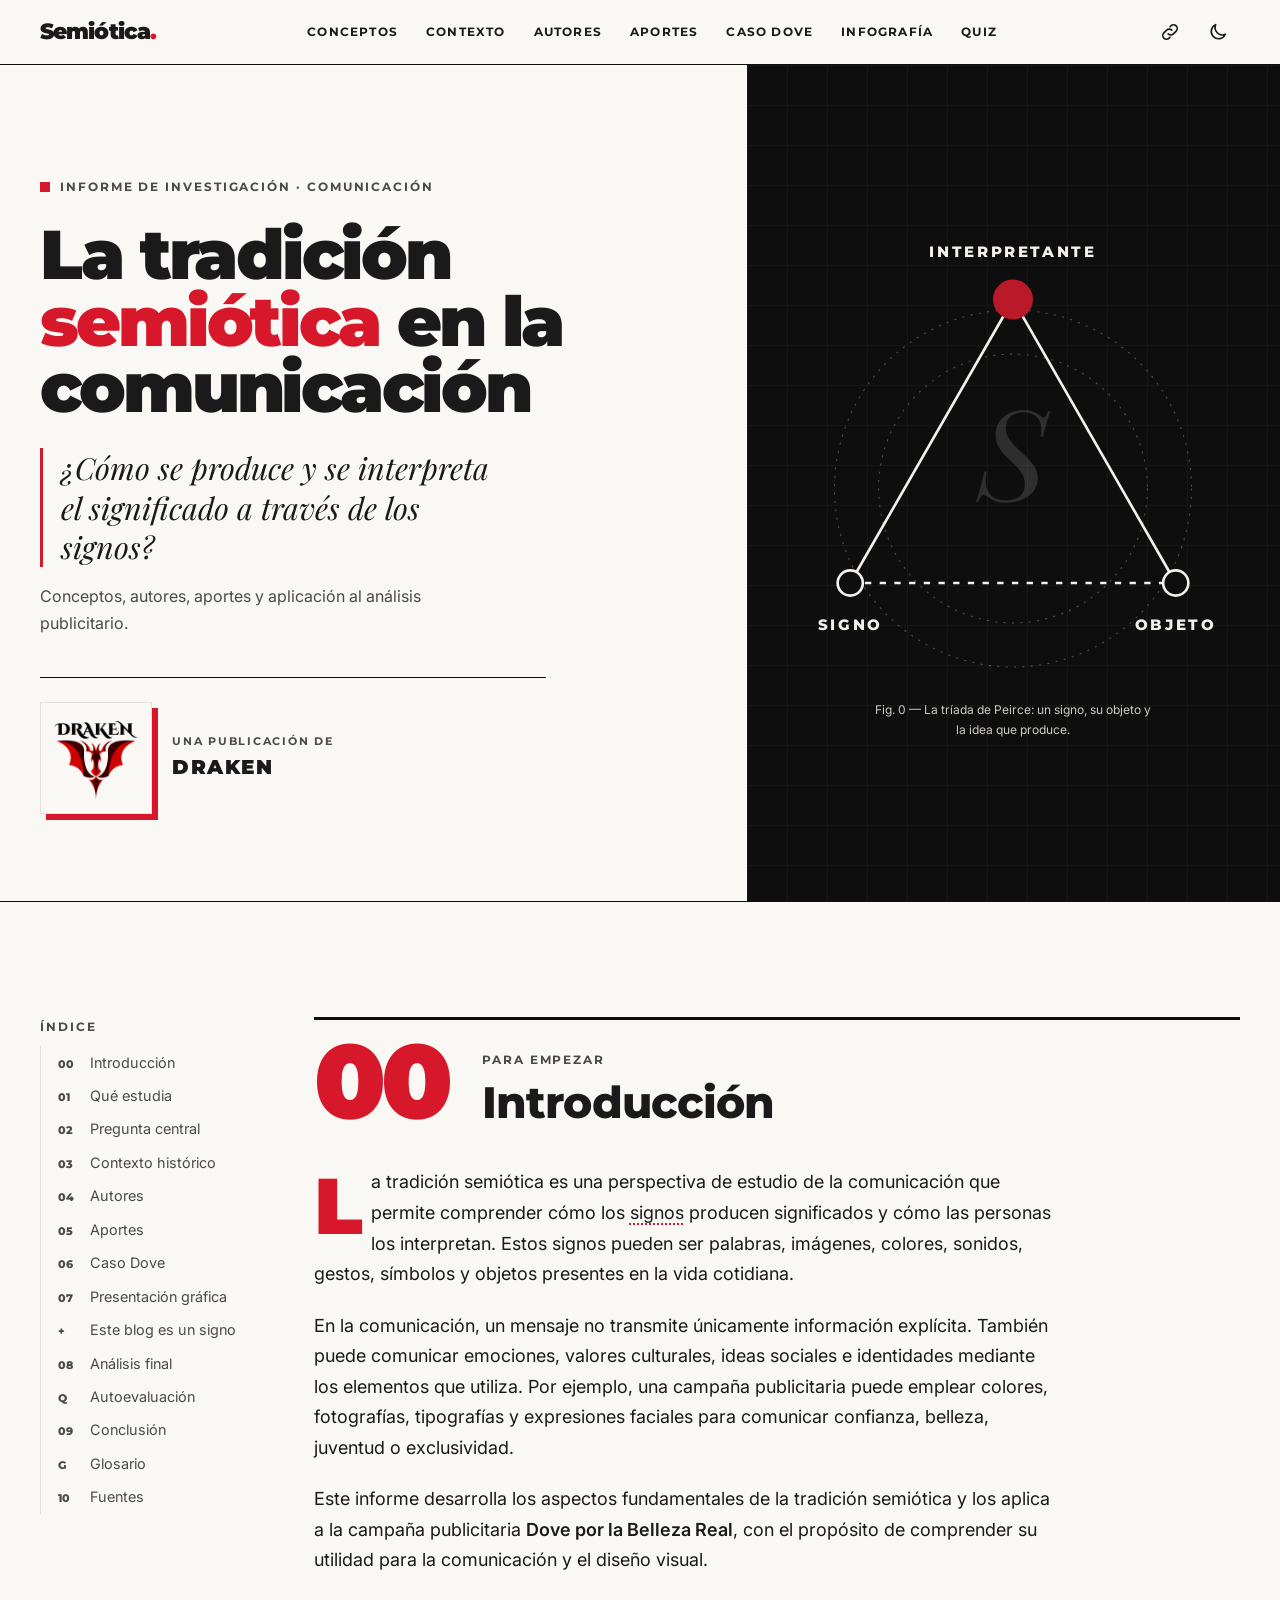
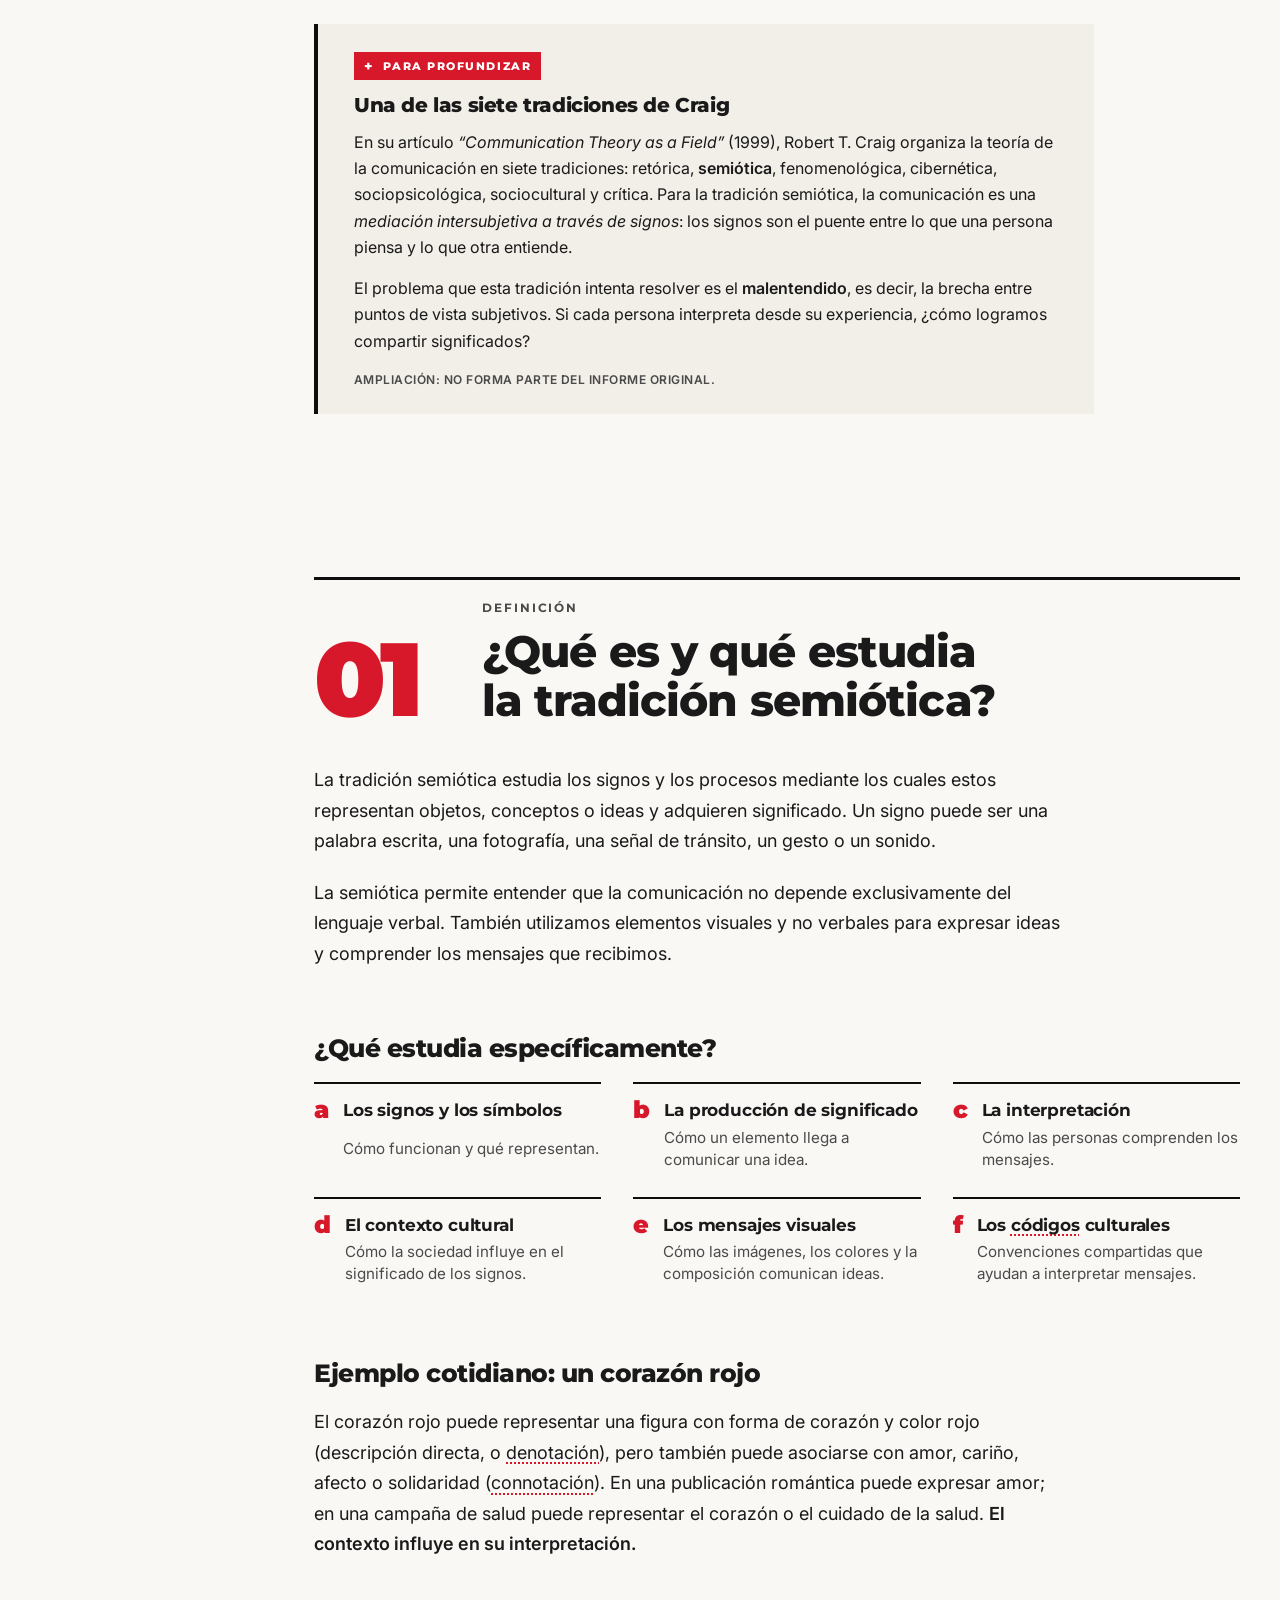
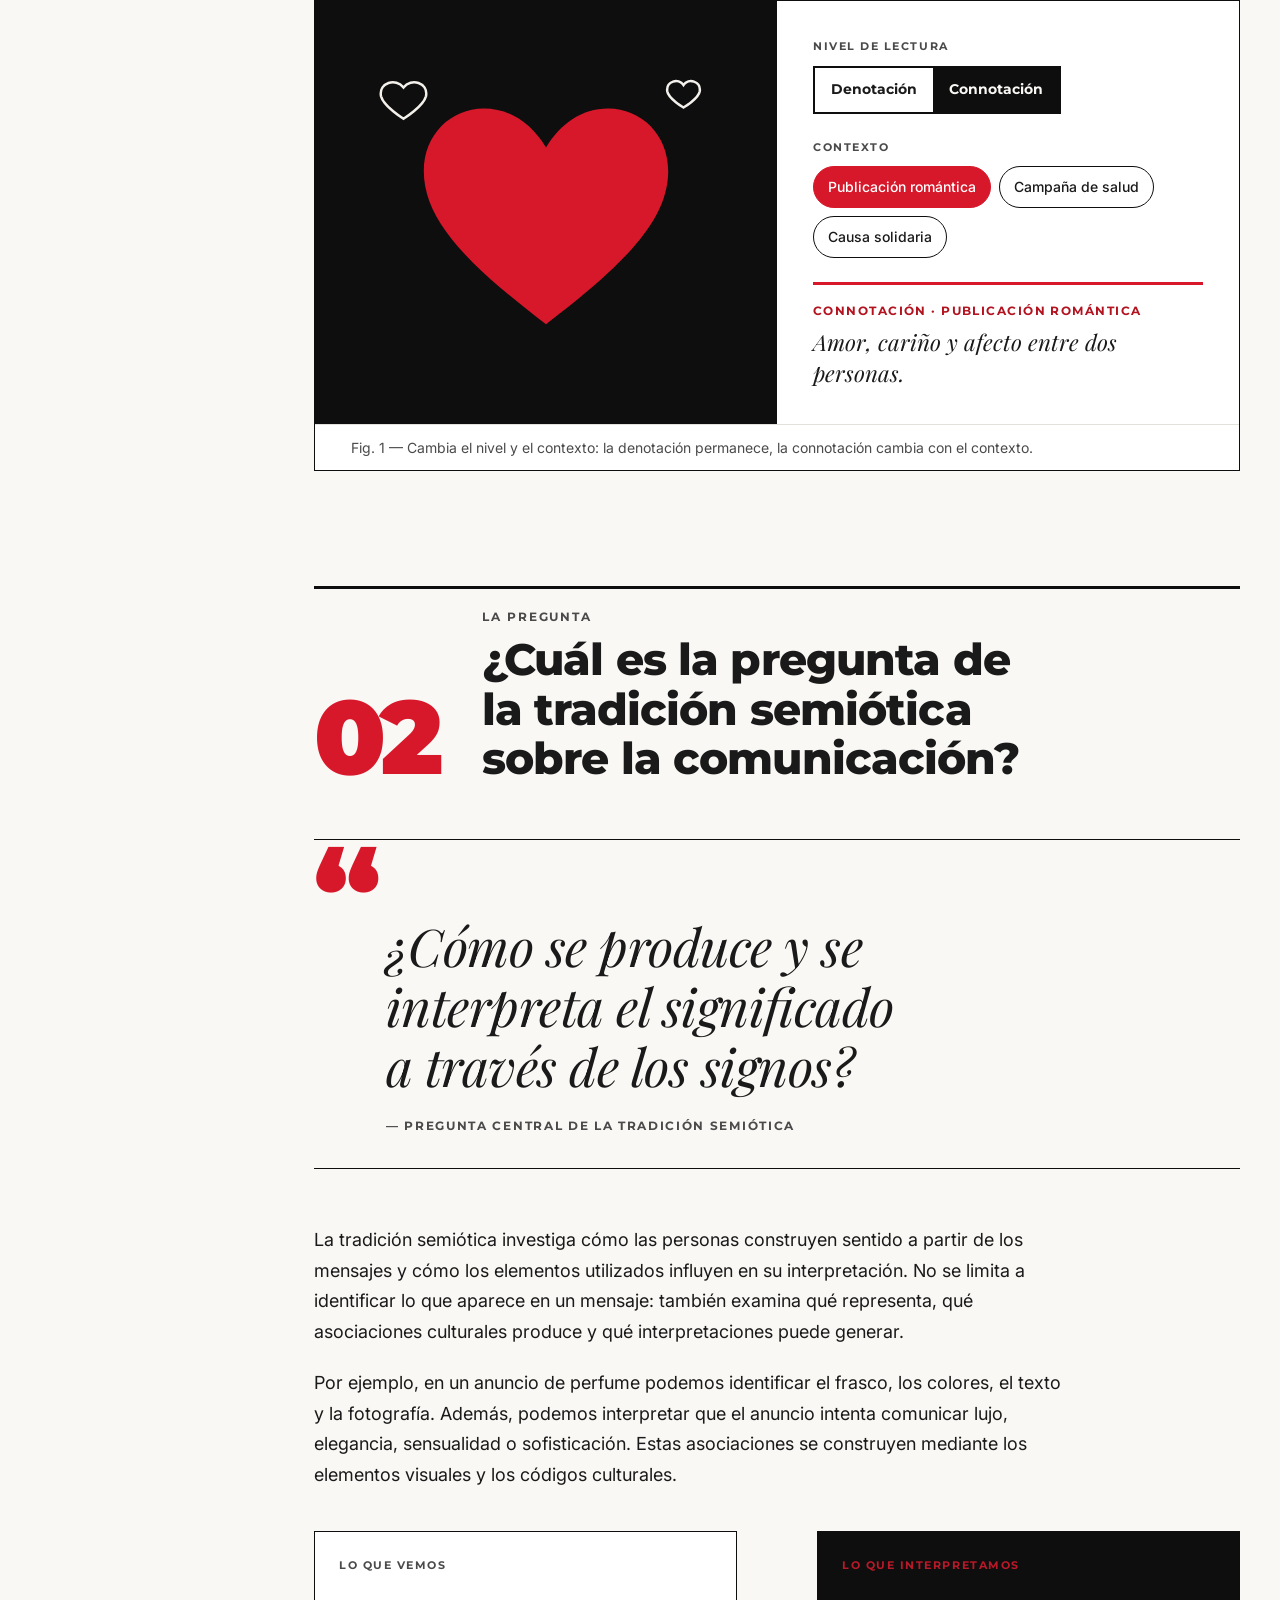
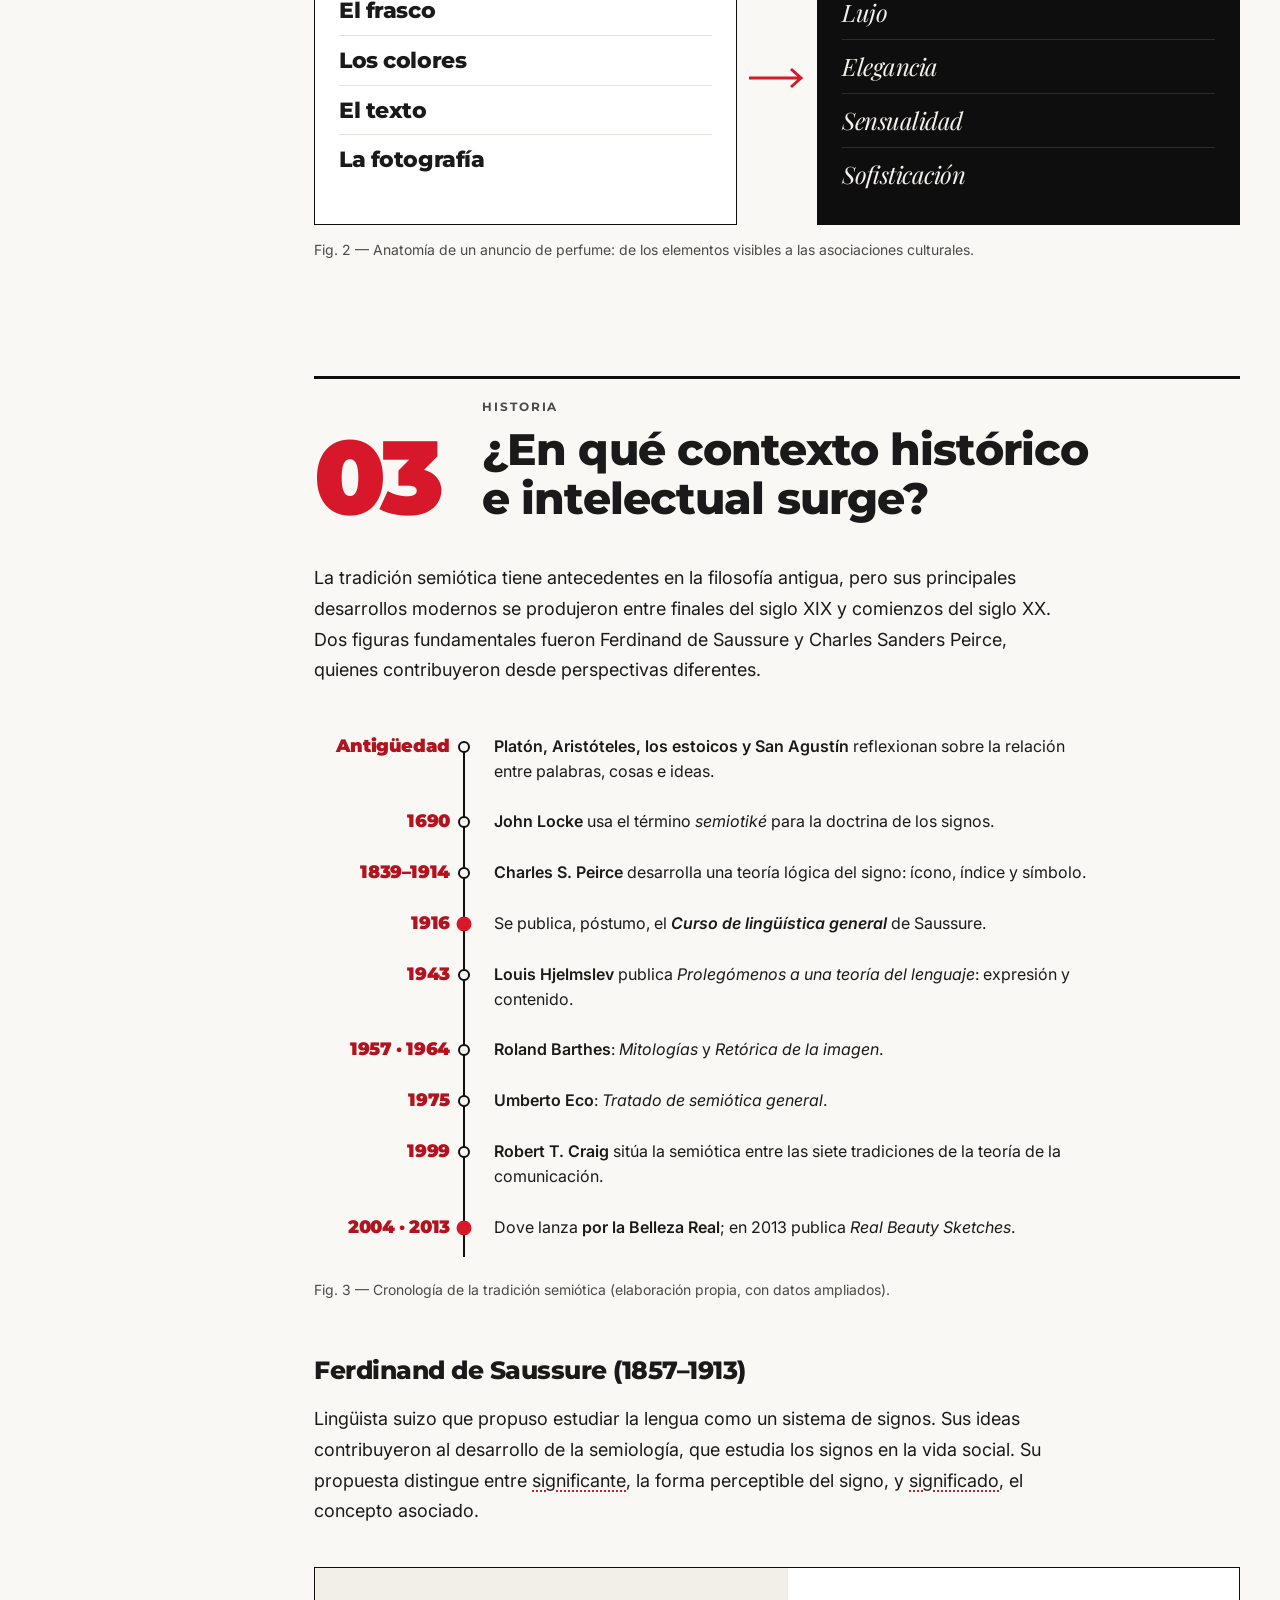
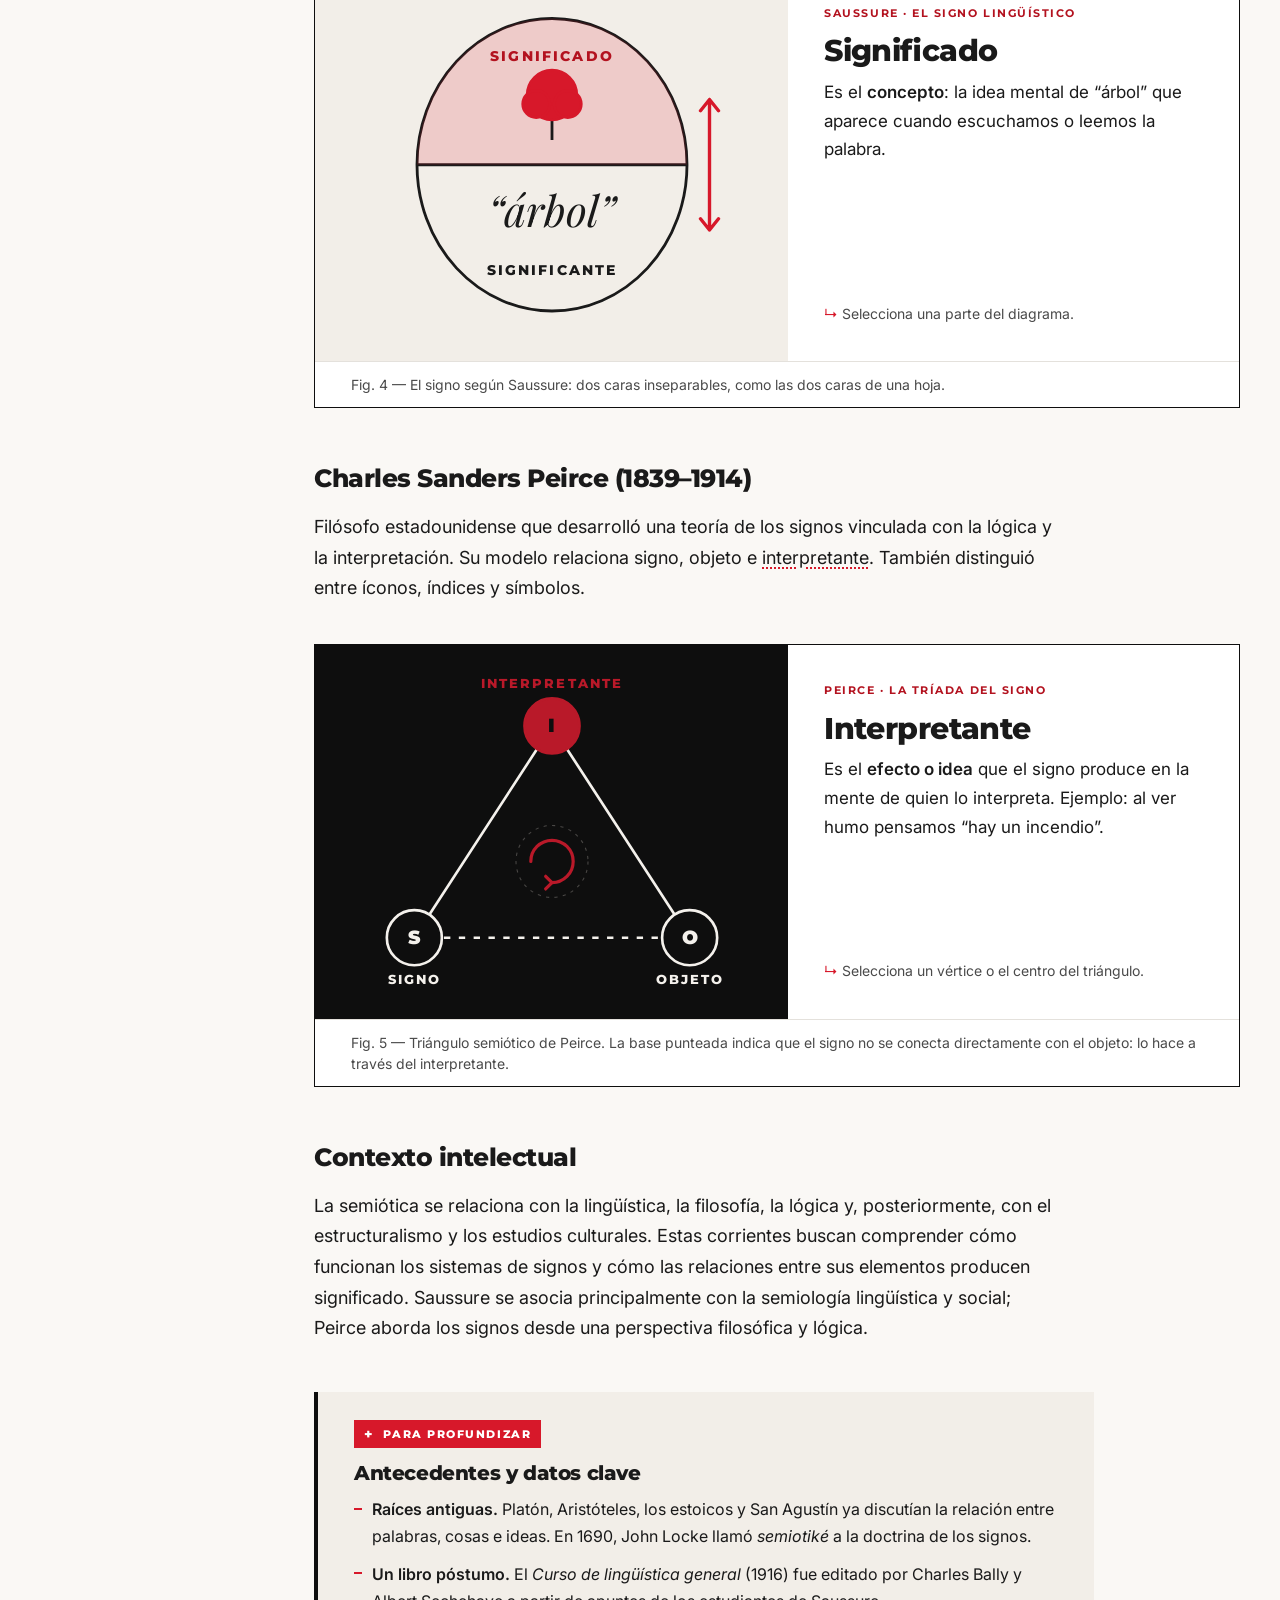
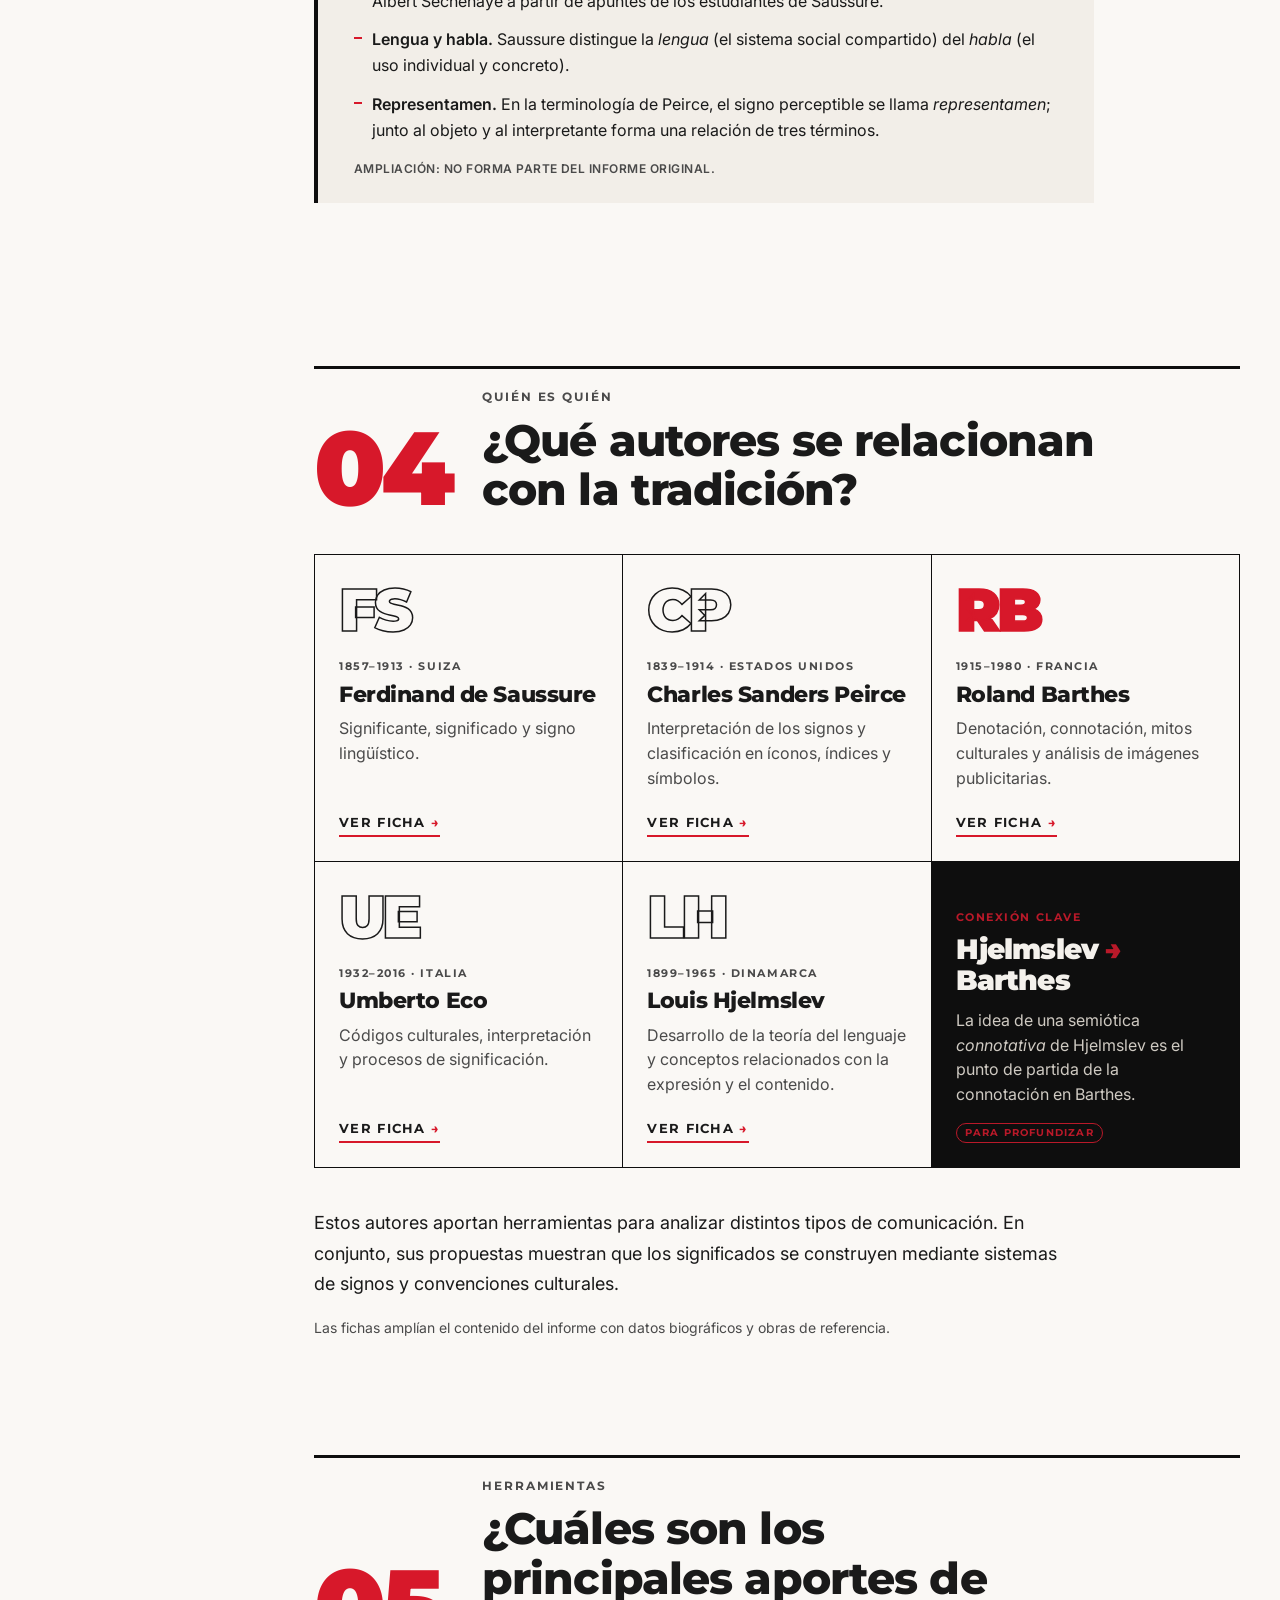
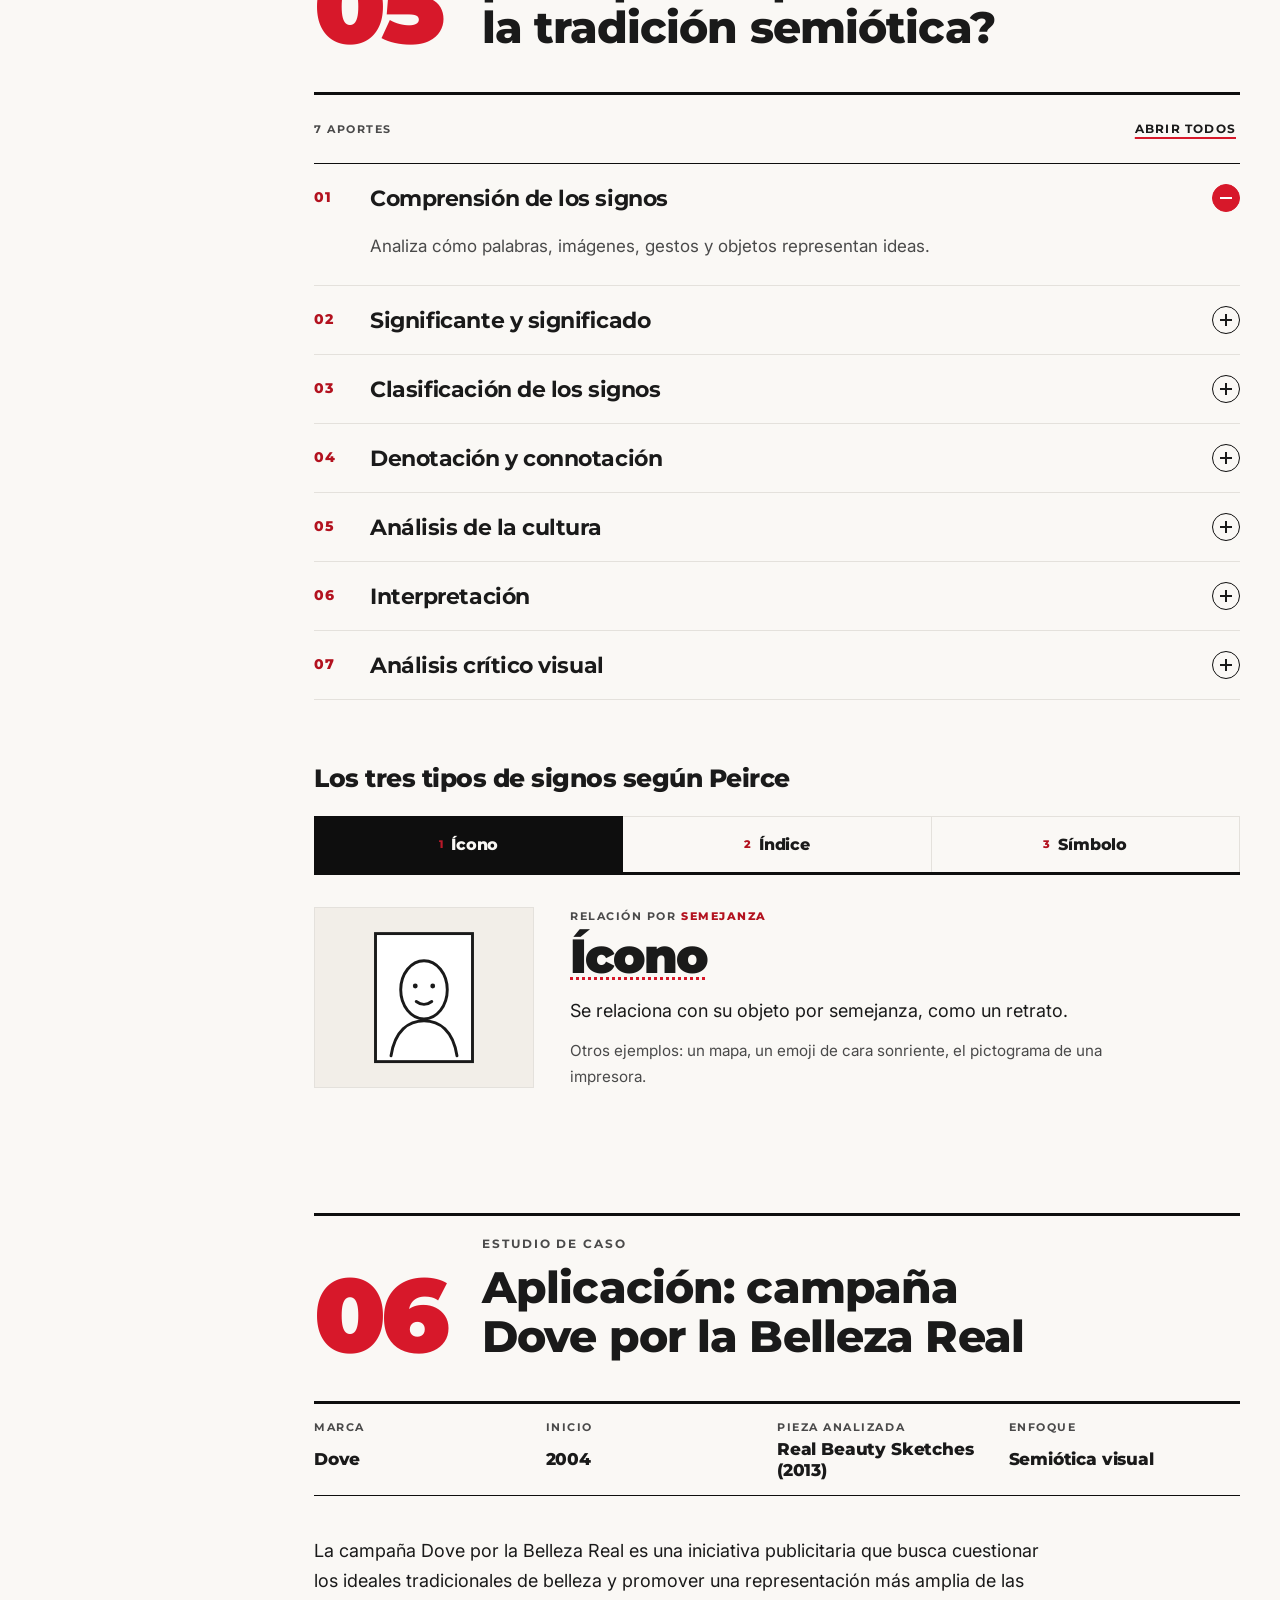
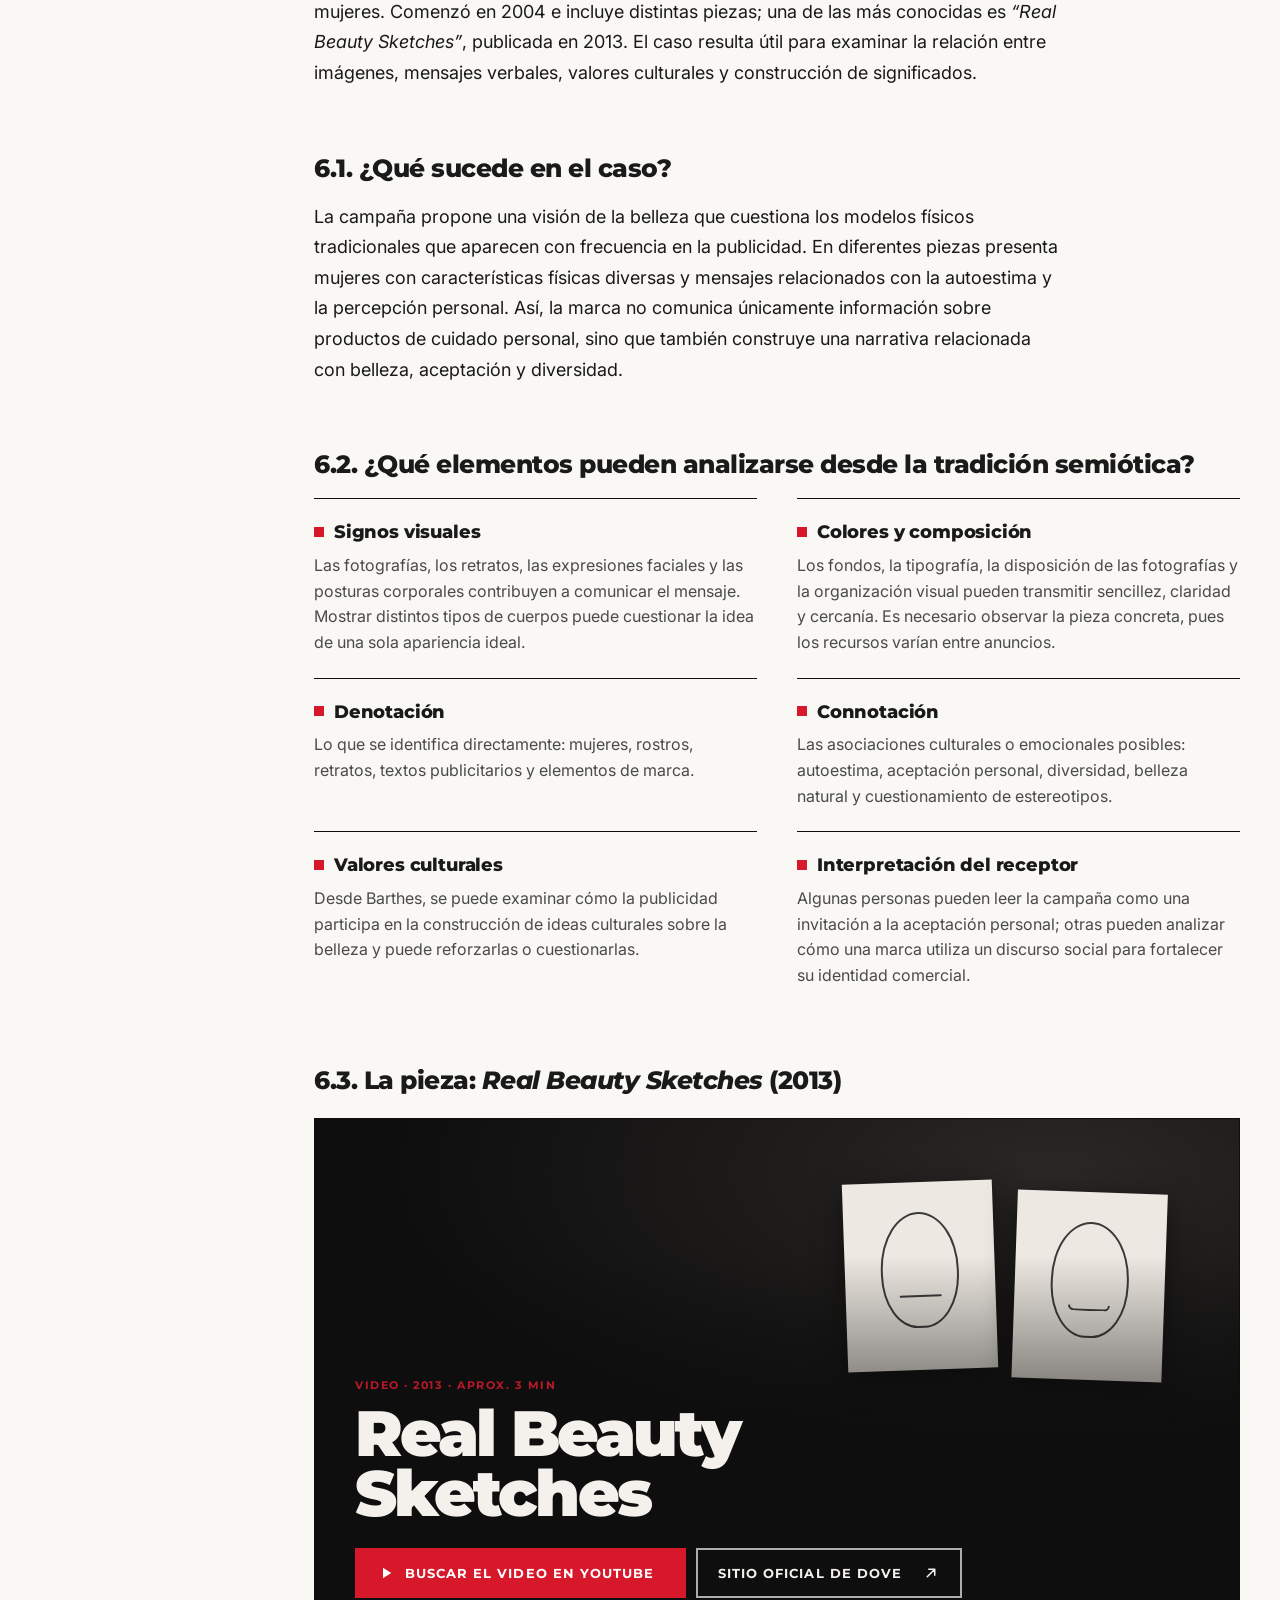
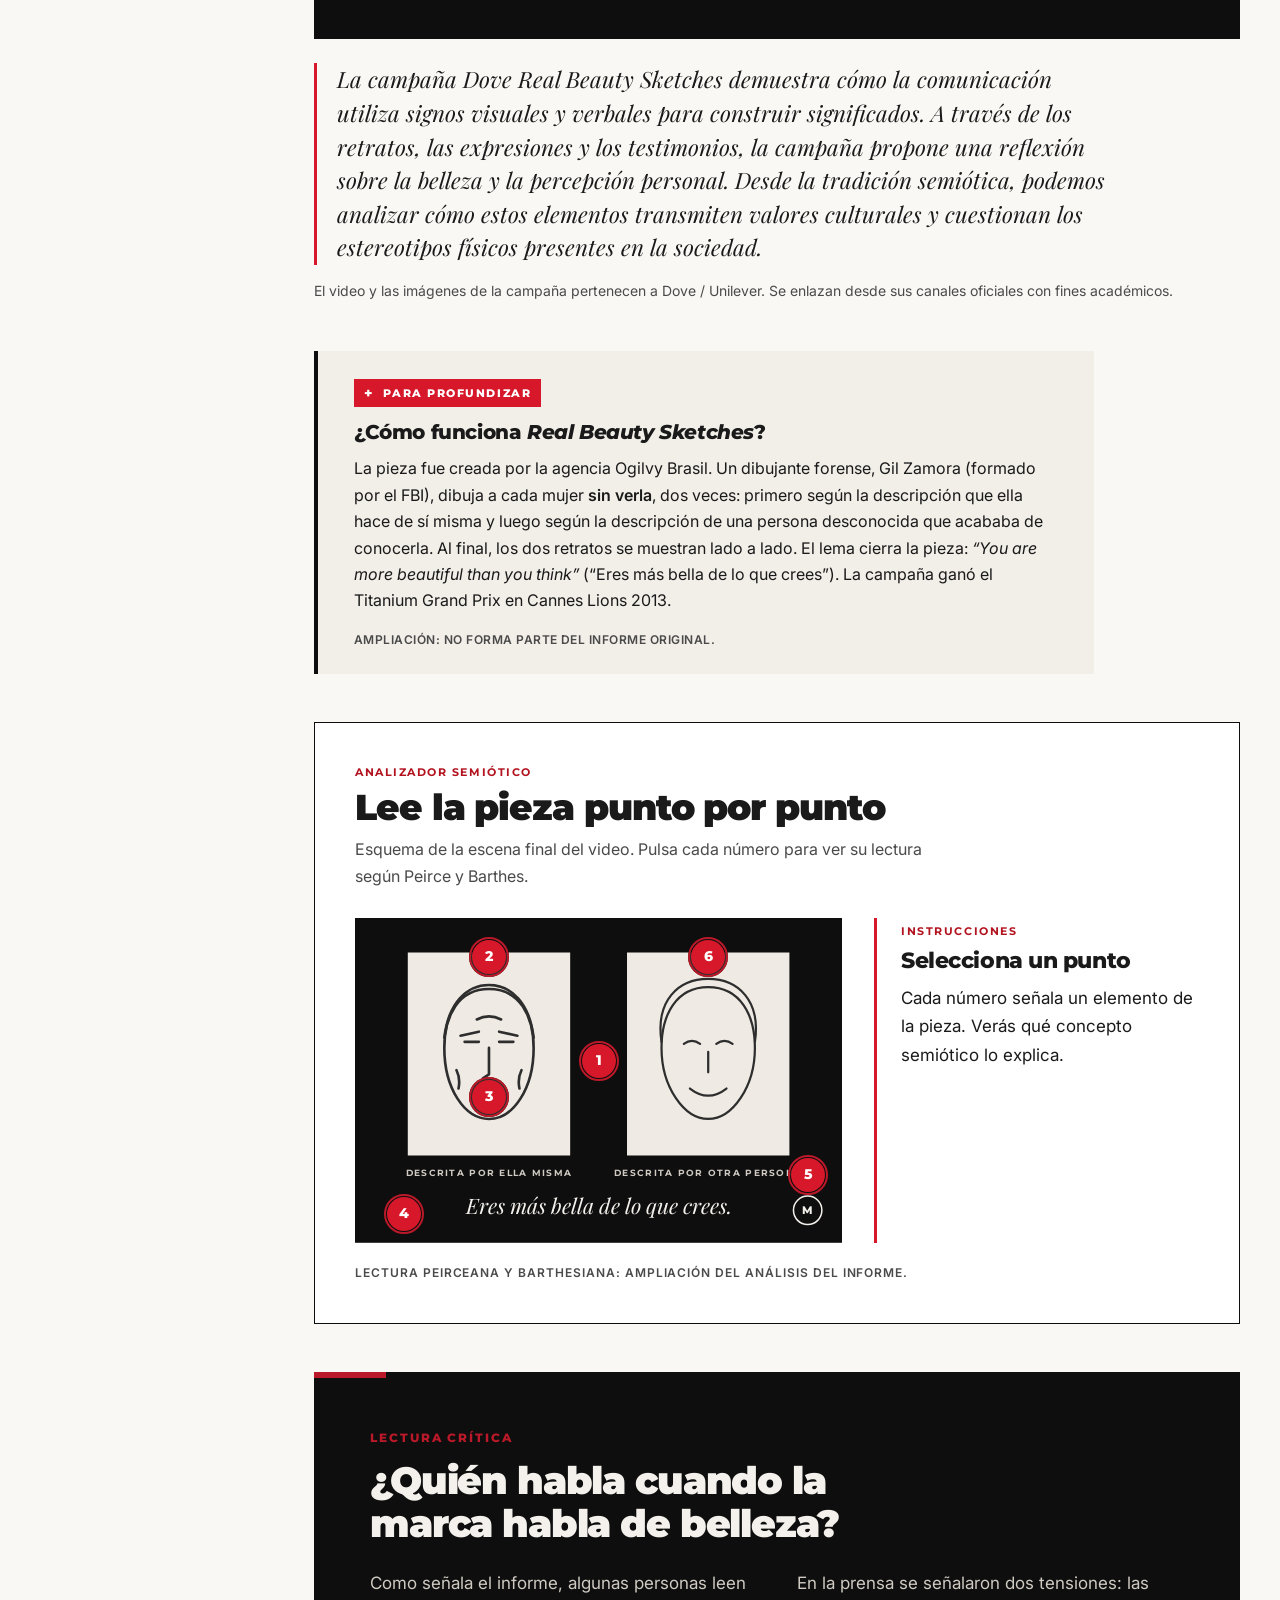
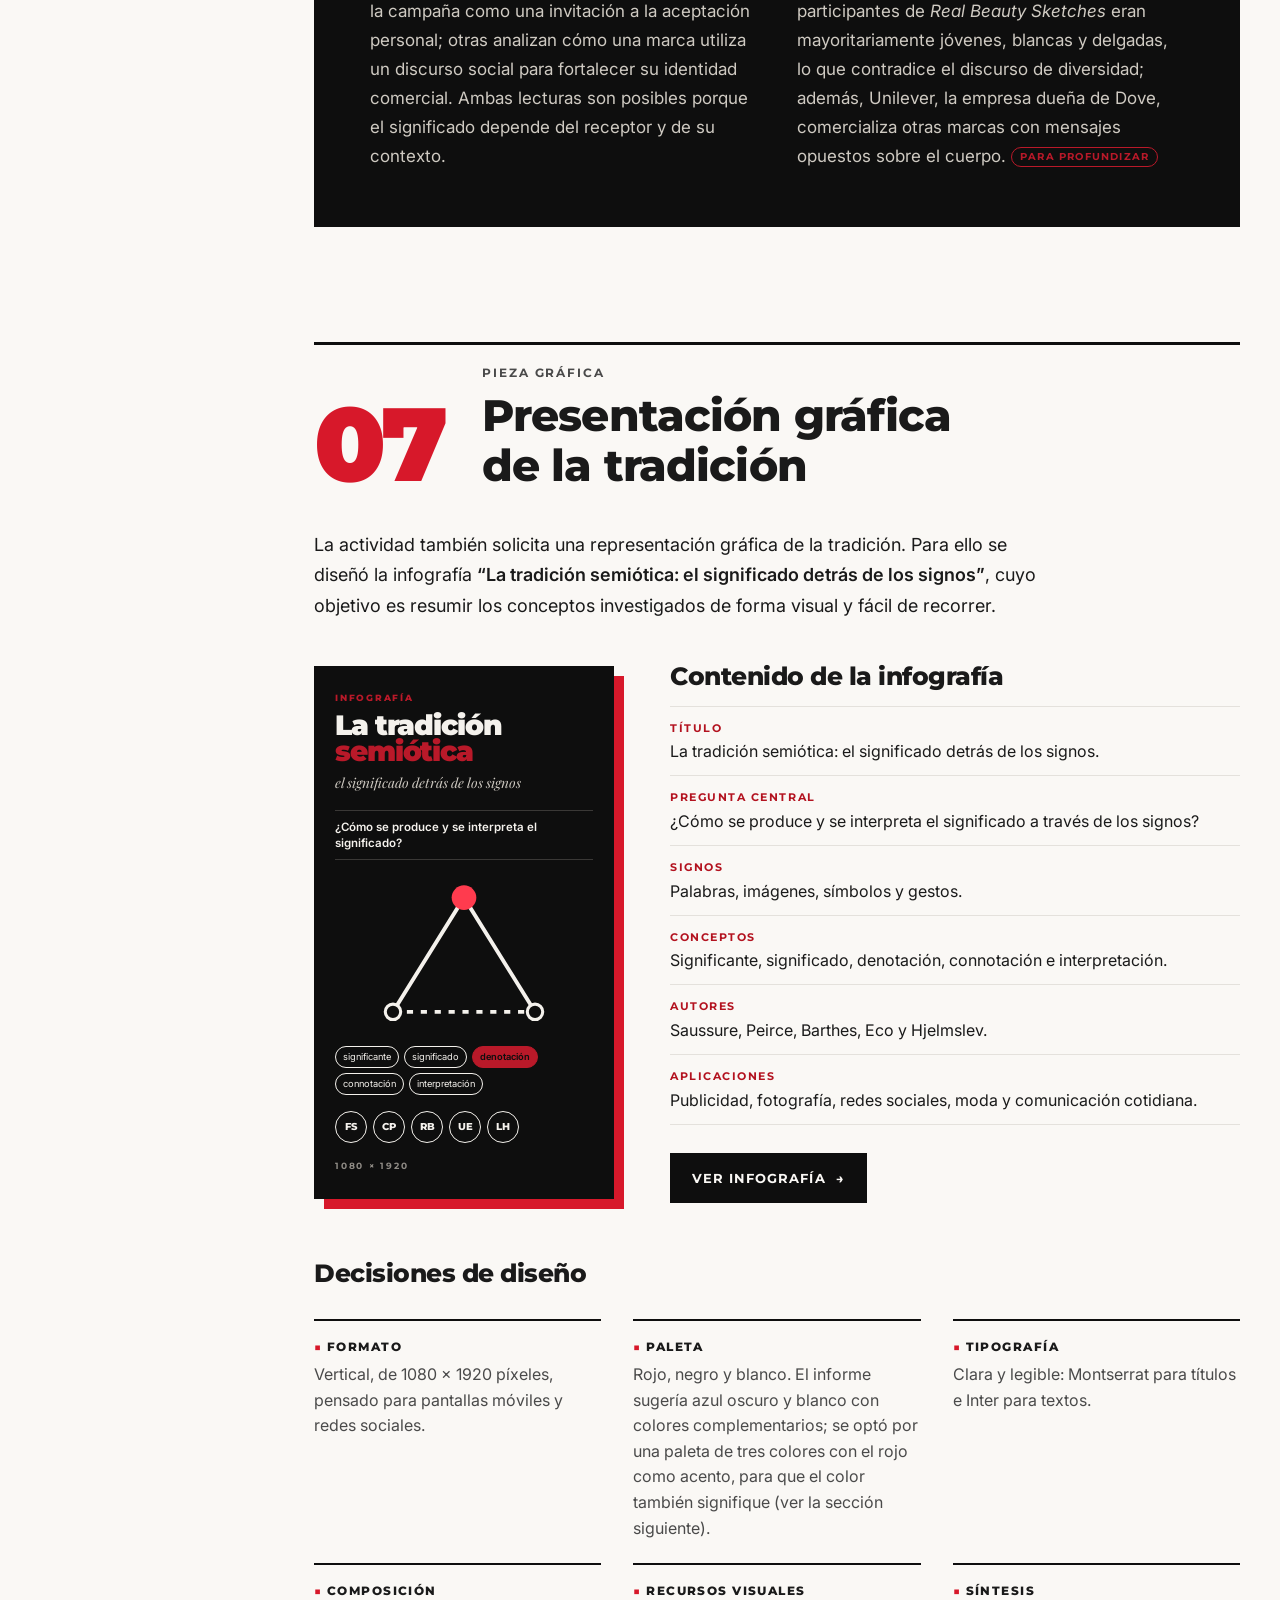
==== commit 3b636098: "Cambios en estilos" ====
--- a/index.html
+++ b/index.html
@@ -104,14 +104,12 @@
         <h1 class="hero__title" id="hero-title">La tradición <em>semiótica</em> en la comunicación</h1>
         <p class="hero__lead">¿Cómo se produce y se interpreta el significado a través de los signos?</p>
         <p class="hero__sub">Conceptos, autores, aportes y aplicación al análisis publicitario.</p>
-
-        <dl class="hero__meta">
-          <div><dt>Estudiante</dt><dd><!-- EDITAR: nombre de la estudiante -->Nombre de la estudiante</dd></div>
-          <div><dt>Asignatura</dt><dd><!-- EDITAR: asignatura -->Nombre de la asignatura</dd></div>
-          <div><dt>Docente</dt><dd><!-- EDITAR: docente -->Nombre del docente</dd></div>
-          <div><dt>Fecha</dt><dd><!-- EDITAR: fecha de entrega -->Fecha de entrega</dd></div>
-          <div><dt>Lectura</dt><dd><span id="reading-time">15</span> min</dd></div>
-        </dl>
+        <div class="hero__brand">
+          <span class="hero__brand-tile">
+            <img src="assets/Draken_Logo.png" alt="Draken" width="200" height="200" decoding="async">
+          </span>
+          <p class="hero__brand-label">Una publicación de <strong>Draken</strong></p> <!-- EDITAR: texto junto al logo -->
+        </div>
       </div>
 
       <div class="hero__art" aria-hidden="true">
@@ -132,7 +130,6 @@
         <p class="hero__art-caption">Fig. 0 — La tríada de Peirce: un signo, su objeto y la idea que produce.</p>
       </div>
     </div>
-    <a class="hero__scroll" href="#introduccion">Empezar a leer <span aria-hidden="true">↓</span></a>
   </section>
 
   <!-- ============ CUERPO ============ -->
@@ -1133,10 +1130,7 @@
         <p class="site-footer__tag">La tradición semiótica en la comunicación — blog académico.</p>
       </div>
       <dl class="site-footer__meta">
-        <div><dt>Autora</dt><dd><!-- EDITAR: nombre de la estudiante -->Nombre de la estudiante</dd></div>
-        <div><dt>Asignatura</dt><dd><!-- EDITAR: asignatura -->Nombre de la asignatura</dd></div>
-        <div><dt>Docente</dt><dd><!-- EDITAR: docente -->Nombre del docente</dd></div>
-        <div><dt>Fecha</dt><dd><!-- EDITAR: fecha -->Fecha de entrega</dd></div>
+        <div><dt>Autor</dt><dd><!-- EDITAR: nombre de la estudiante --> Grupo Draken</dd></div>
       </dl>
       <p class="site-footer__legal">Contenido con fines académicos. Las marcas, videos e imágenes de terceros pertenecen a sus respectivos propietarios. Diagramas, esquemas e infografía: elaboración propia.</p>
     </div>
--- a/css/styles.css
+++ b/css/styles.css
@@ -9,7 +9,7 @@
   /* Paleta base (brief §2) */
   --red: #D7182A;
   --red-ink: #B3121F;
-  --red-bright: #FF3B4E;
+  --red-bright: #b91929;
   --black: #0E0E0E;
   --ink: #1A1A1A;
   --graphite: #4A4A4A;
@@ -324,19 +324,28 @@
 }
 .hero__sub { margin-top: 16px; color: var(--fg-2); font-size: 1rem; max-width: 46ch; }
 
-.hero__meta {
-  display: grid;
-  grid-template-columns: repeat(2, minmax(0, 1fr));
-  gap: 0;
-  margin-top: 40px;
+/* Firma de marca: la placa mantiene el color papel en ambos temas para que el logo (letras negras) siempre se lea */
+.hero__brand {
+  display: flex; align-items: center; gap: 20px;
+  margin-top: 40px; padding-top: 24px;
   border-top: 1px solid var(--strong);
-}
-.hero__meta > div { padding: 12px 12px 12px 0; border-bottom: 1px solid var(--rule); }
-.hero__meta dt {
+  max-width: 46ch;
+}
+.hero__brand-tile {
+  position: relative; flex: none;
+  display: grid; place-items: center;
+  width: 112px; height: 112px;
+  background: #FAF8F5;
+  border: 1px solid var(--rule);
+  box-shadow: 6px 6px 0 var(--accent);
+}
+.hero__brand-tile img { width: 92px; height: 92px; object-fit: contain; }
+.hero__brand-label {
   font-family: var(--f-display); font-weight: 700; font-size: .6875rem;
-  letter-spacing: .14em; text-transform: uppercase; color: var(--fg-2);
-}
-.hero__meta dd { font-size: .9375rem; font-weight: 500; line-height: 1.35; margin-top: 2px; }
+  letter-spacing: .16em; text-transform: uppercase; color: var(--fg-2);
+  line-height: 1.6;
+}
+.hero__brand-label strong { display: block; font-size: 1.25rem; letter-spacing: .08em; color: var(--fg); font-weight: 900; }
 
 .hero__art {
   background: var(--inv-bg);
@@ -1158,14 +1167,14 @@
 /* 5.23 Footer */
 .site-footer { background: var(--inv-bg); color: var(--inv-fg); border-top: 6px solid var(--accent); }
 .site-footer__inner { max-width: var(--container); margin: 0 auto; padding: 56px var(--gutter) 40px; display: grid; gap: 32px; }
-.site-footer .logo { font-size: 2.25rem; }
-.site-footer__tag { color: var(--inv-fg-2); font-size: .95rem; margin-top: 6px; max-width: 36ch; }
-.site-footer__meta { display: grid; grid-template-columns: repeat(2, minmax(0, 1fr)); gap: 16px 24px; }
+.site-footer .logo { font-size: 2.75rem; }
+.site-footer__tag { color: var(--inv-fg-2); font-size: 1.4rem; margin-top: 6px; max-width: 36ch; }
+.site-footer__meta { display: flex;justify-self: center; align-items: center; }
 .site-footer__meta dt {
-  font-family: var(--f-display); font-weight: 700; font-size: .6875rem;
+  font-family: var(--f-display); font-weight: 700; font-size: 30px;
   letter-spacing: .14em; text-transform: uppercase; color: var(--inv-accent);
 }
-.site-footer__meta dd { font-size: .95rem; }
+.site-footer__meta dd {     font-size: 22px; font-weight: 600; }
 .site-footer__legal { grid-column: 1 / -1; border-top: 1px solid #3A3836; padding-top: 20px; font-size: var(--fs-xs); color: var(--inv-fg-2); line-height: 1.6; }
 
 /* 5.24 Flotantes, toast, modal */
@@ -1280,7 +1289,6 @@
   .tabs__panel { grid-template-columns: 220px 1fr; align-items: start; gap: 36px; }
   .ref { grid-template-columns: 1fr auto; align-items: start; gap: 24px; }
   .glossary { grid-template-columns: 1fr 1fr; }
-  .hero__meta { grid-template-columns: repeat(3, minmax(0, 1fr)); }
 }
 
 @media (min-width: 768px) {
@@ -1304,7 +1312,7 @@
 
 @media (min-width: 960px) {
   .hero__inner { grid-template-columns: 7fr 5fr; min-height: min(calc(100svh - var(--header-h)), 900px); }
-  .hero__text { padding: 72px 56px 96px max(40px, calc((100vw - var(--container)) / 2 + 40px)); }
+  .hero__text { padding: 72px 56px 47px max(40px, calc((100vw - var(--container)) / 2 + 40px)); }
   .hero__title { font-size: clamp(3.5rem, 5.4vw, 5.5rem); }
   .hero__art { padding: 48px; }
   .hero__scroll { position: absolute; bottom: 28px; left: max(40px, calc((100vw - var(--container)) / 2 + 40px)); margin: 0; }
@@ -1322,7 +1330,6 @@
   }
   .toc__inner { position: sticky; top: calc(var(--header-h) + 40px); padding-top: clamp(64px, 9vw, 120px); }
   .toc__close, .fab--toc { display: none; }
-  .hero__meta { grid-template-columns: repeat(5, minmax(0, 1fr)); }
 }
 
 @media (min-width: 1180px) {
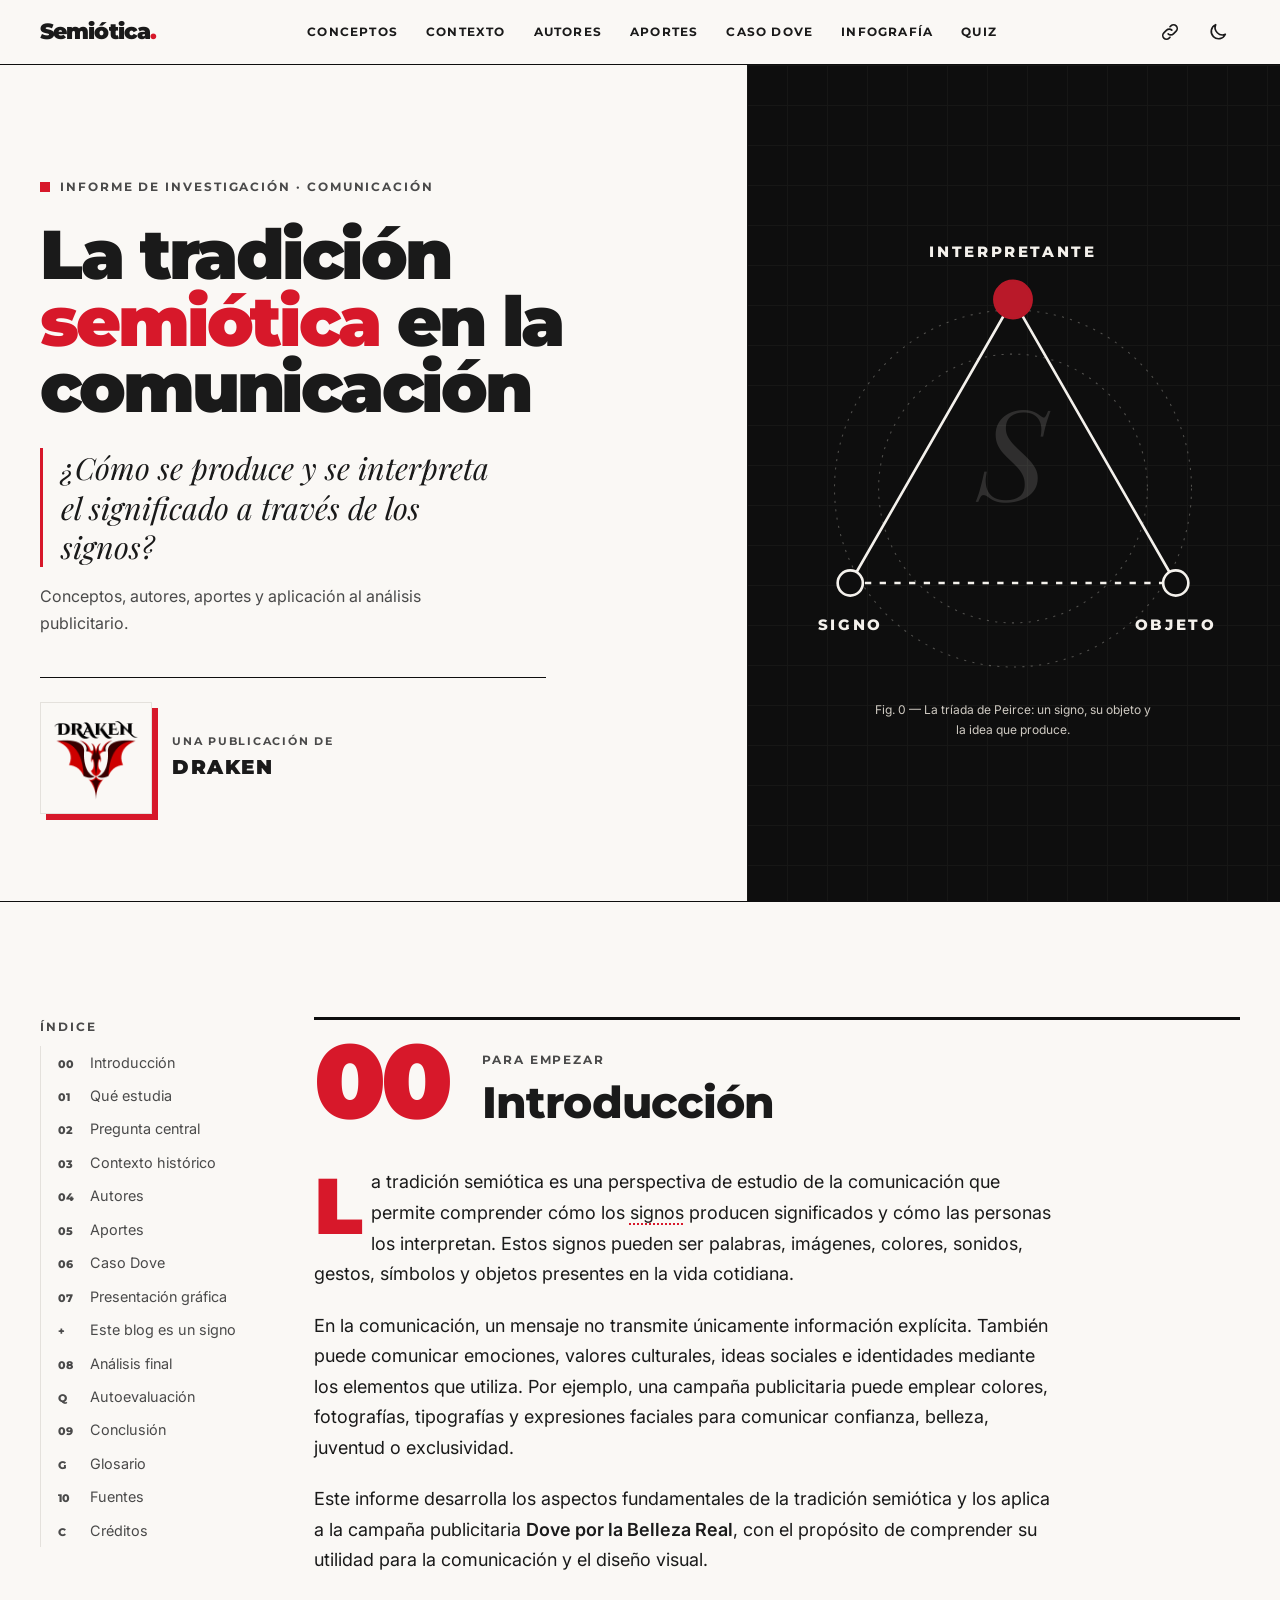
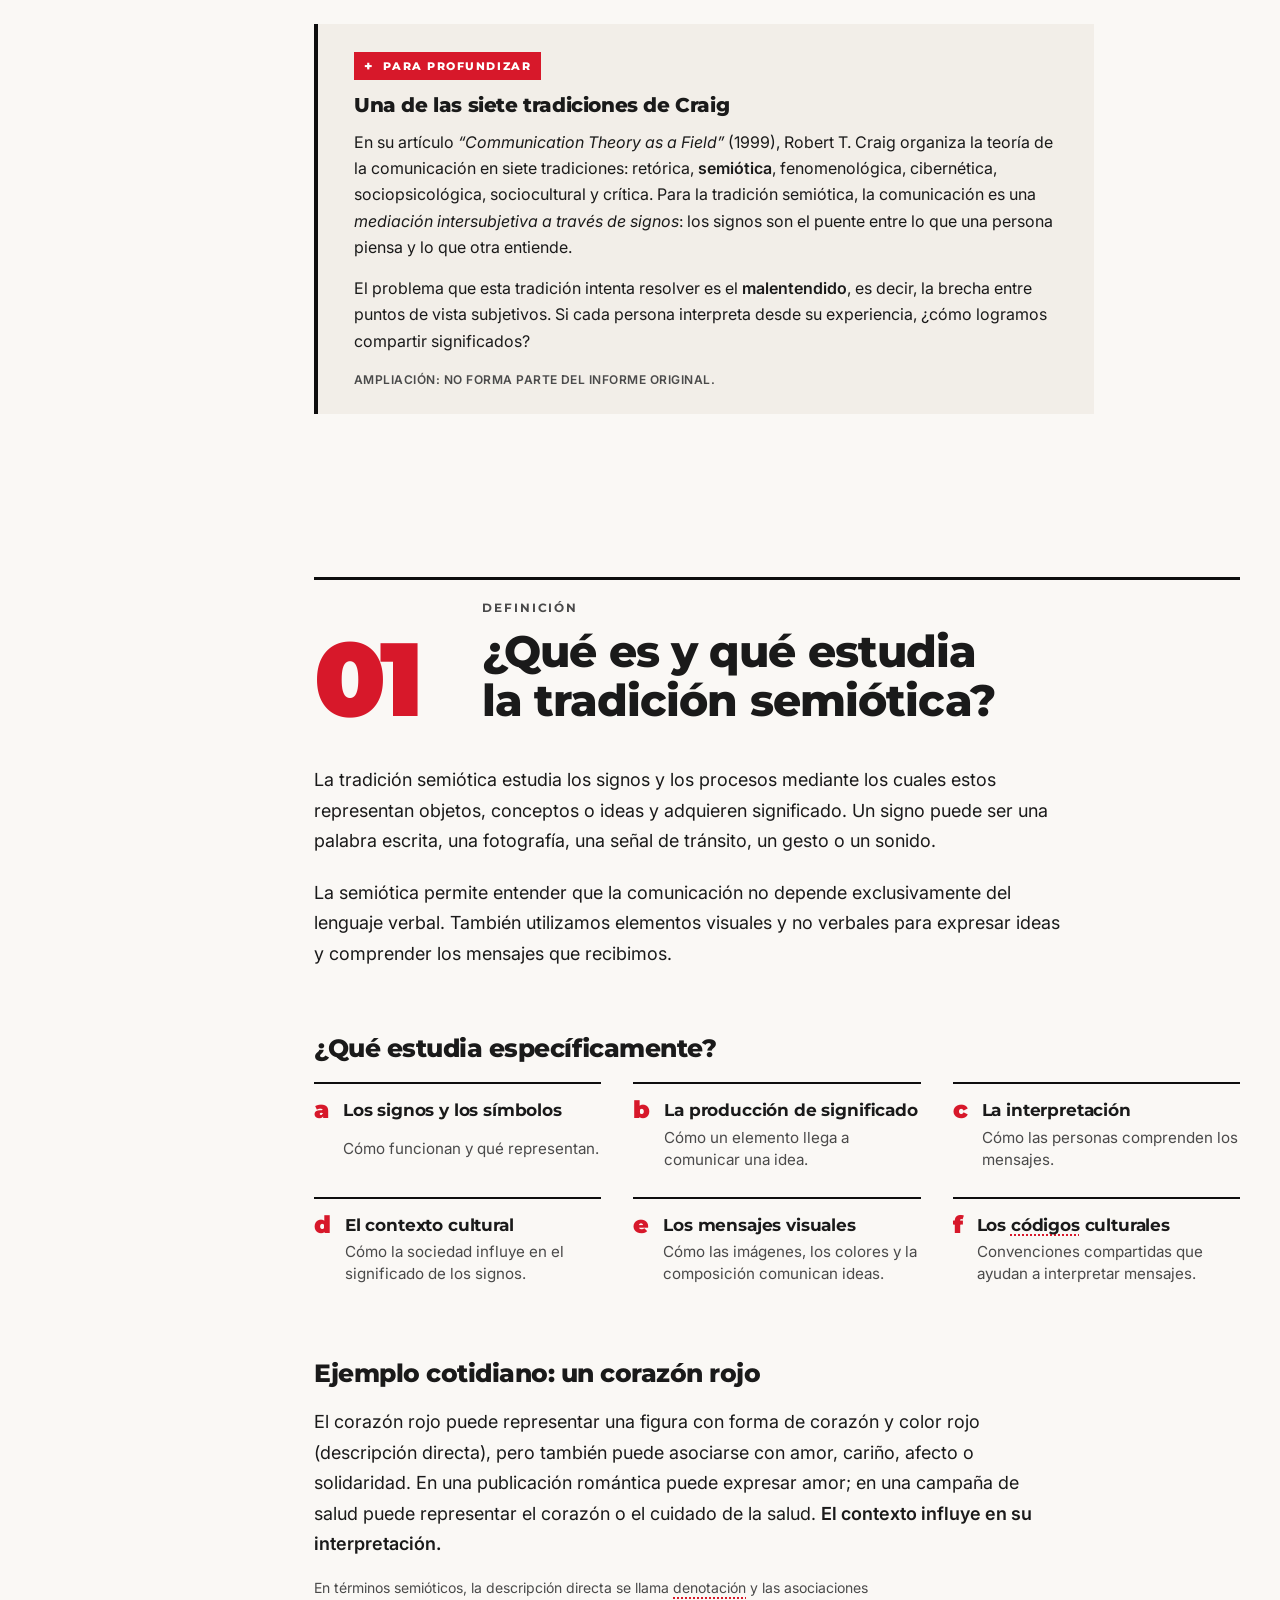
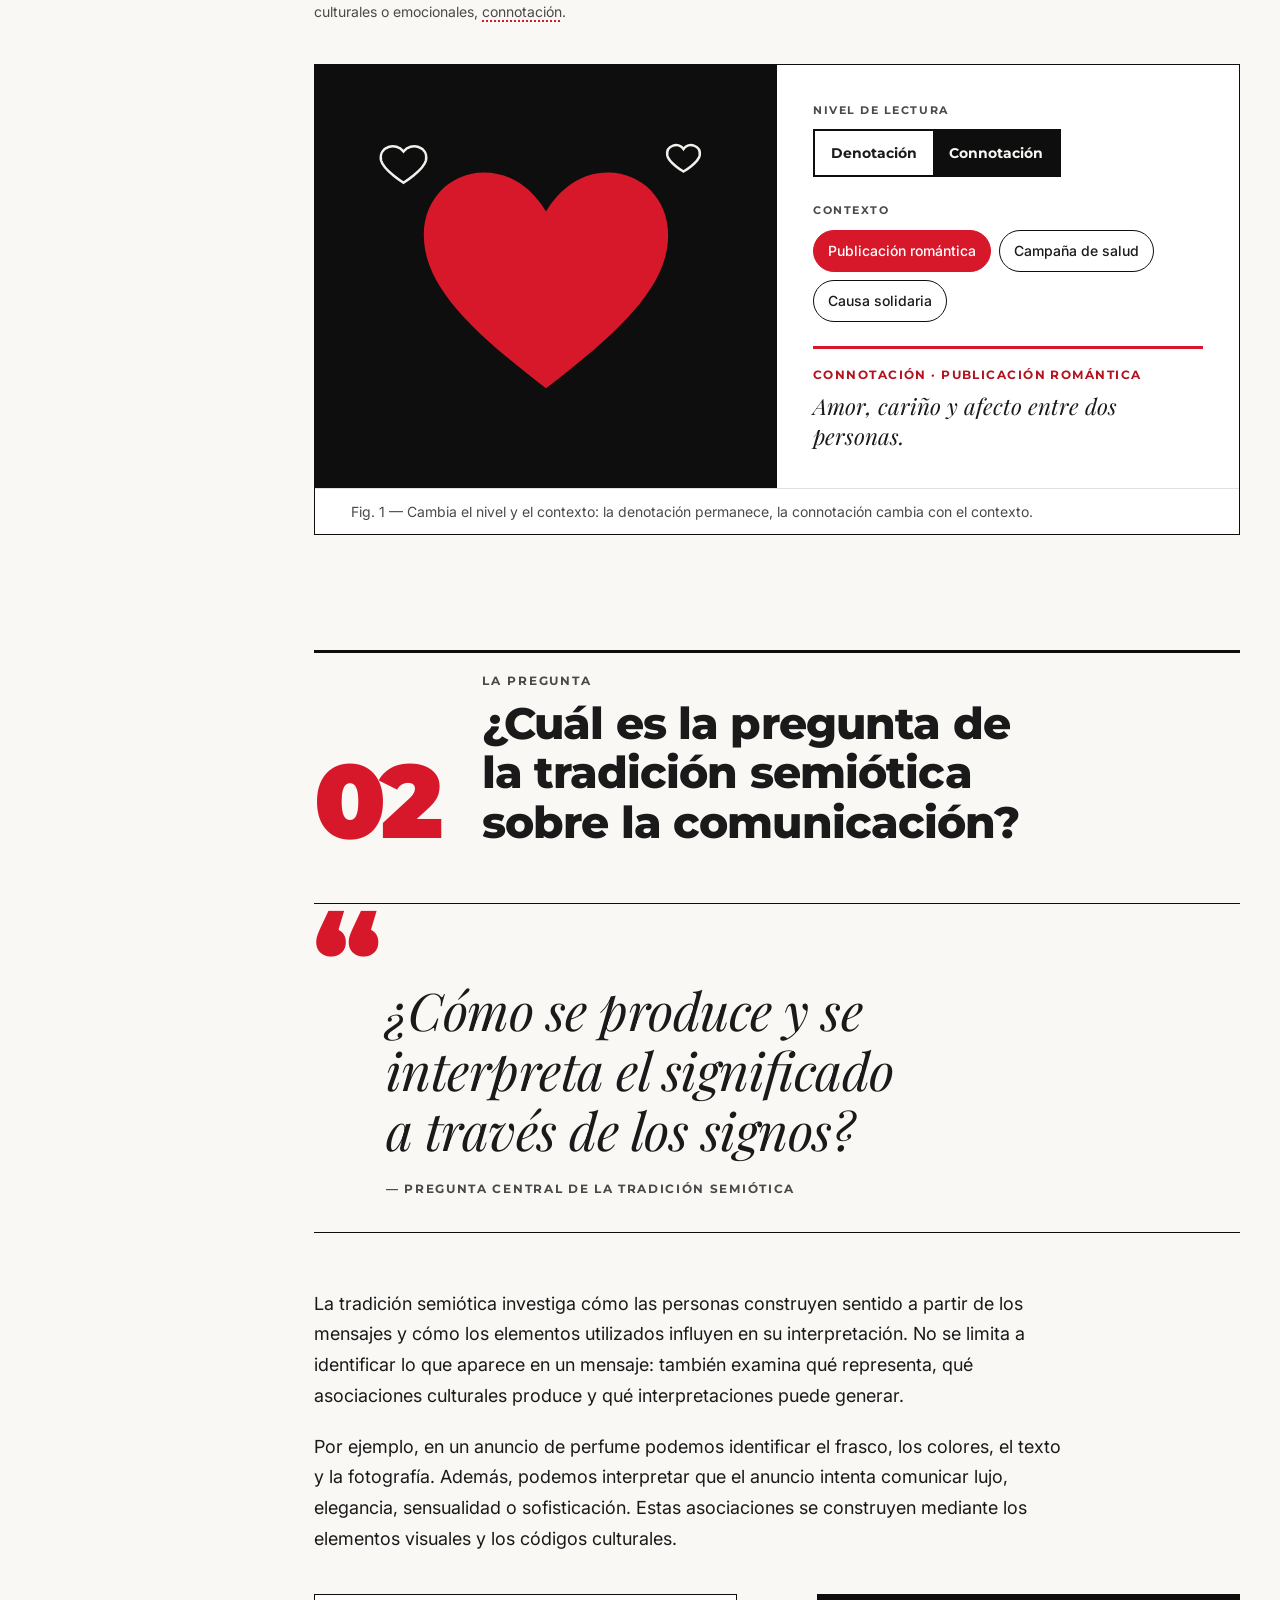
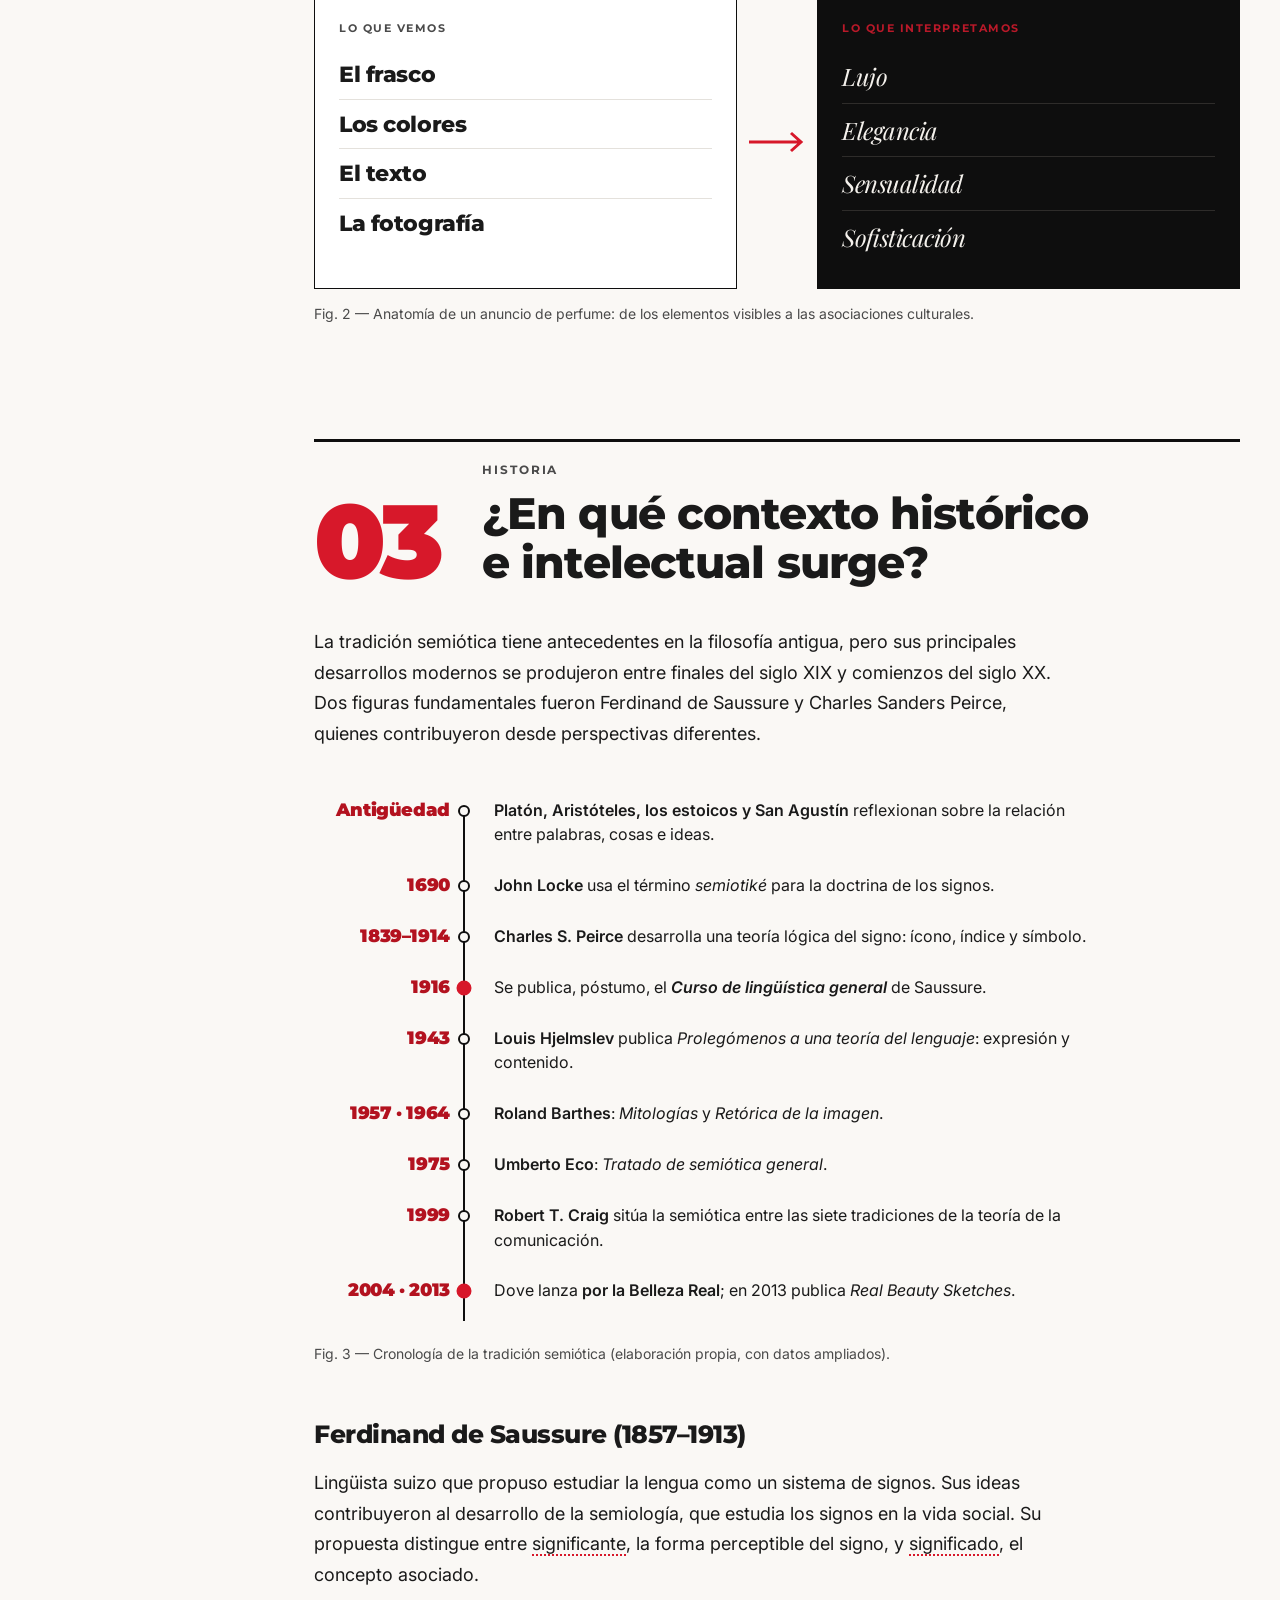
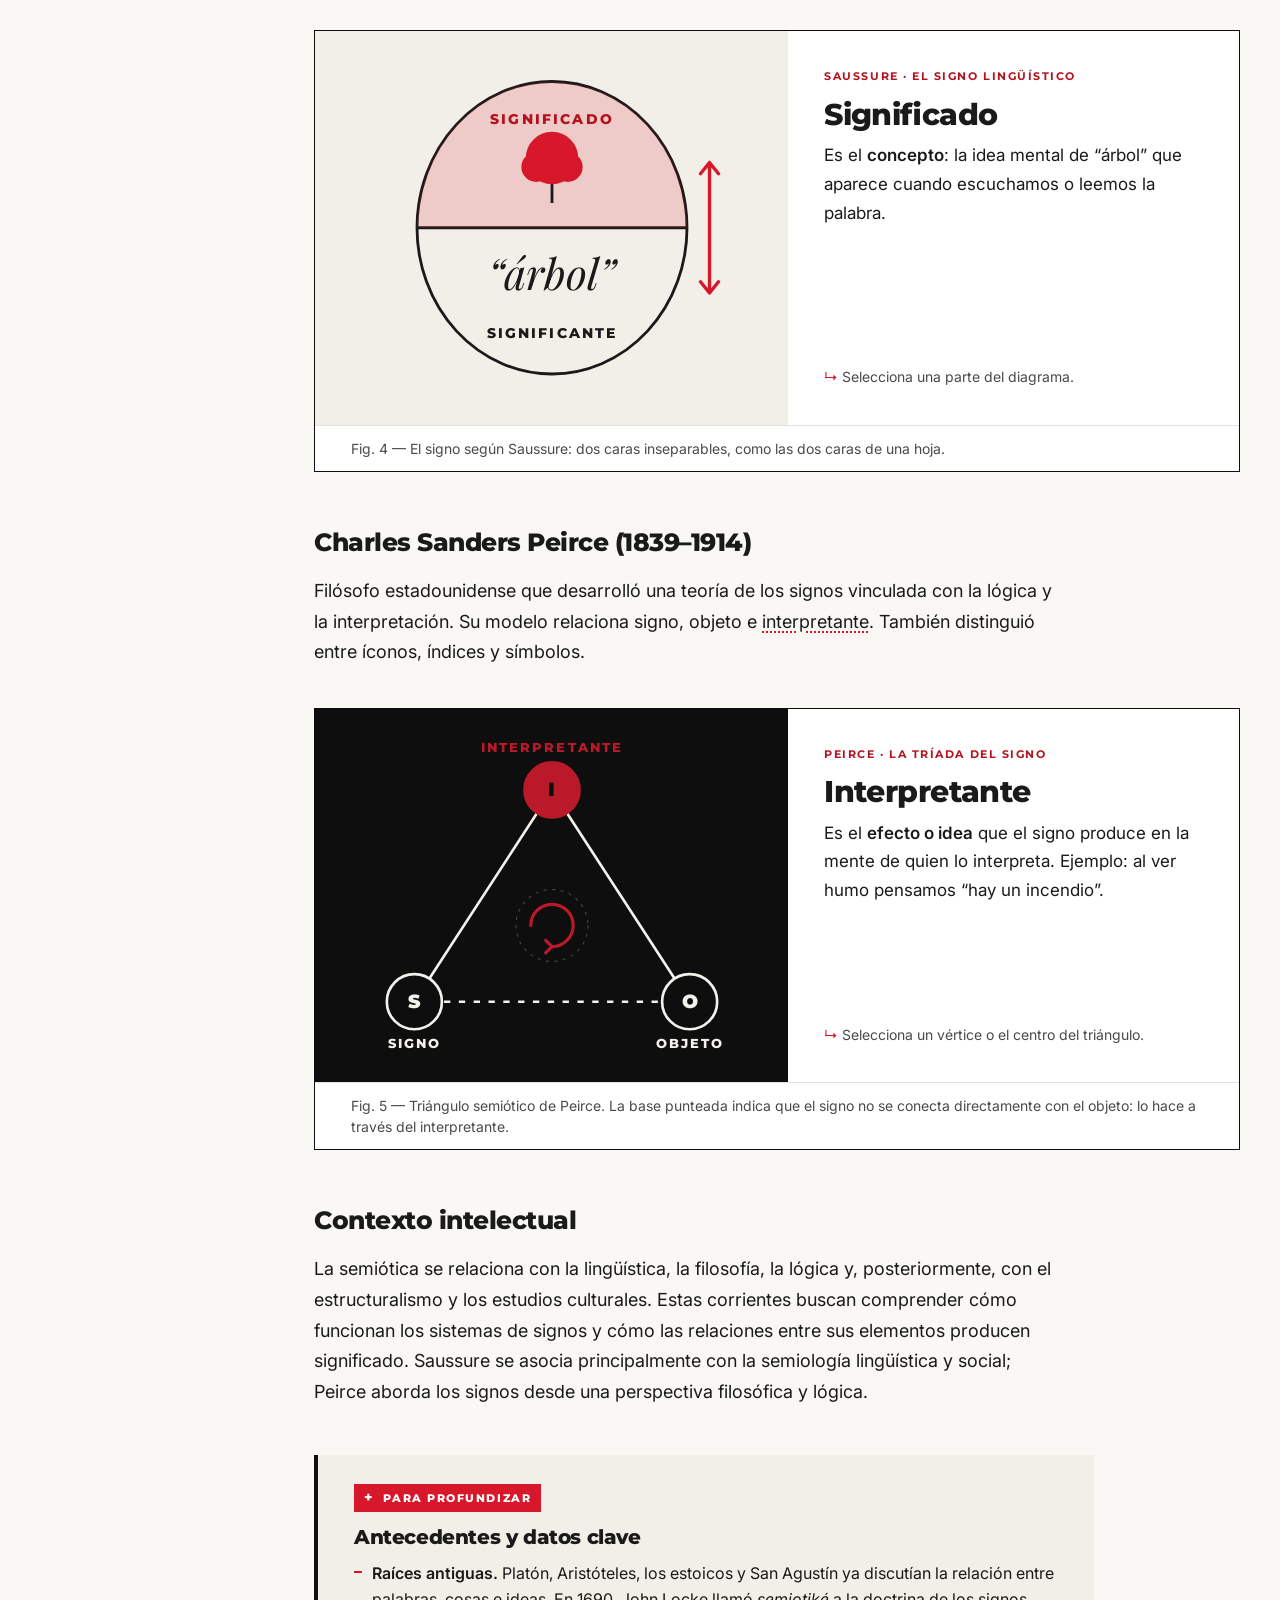
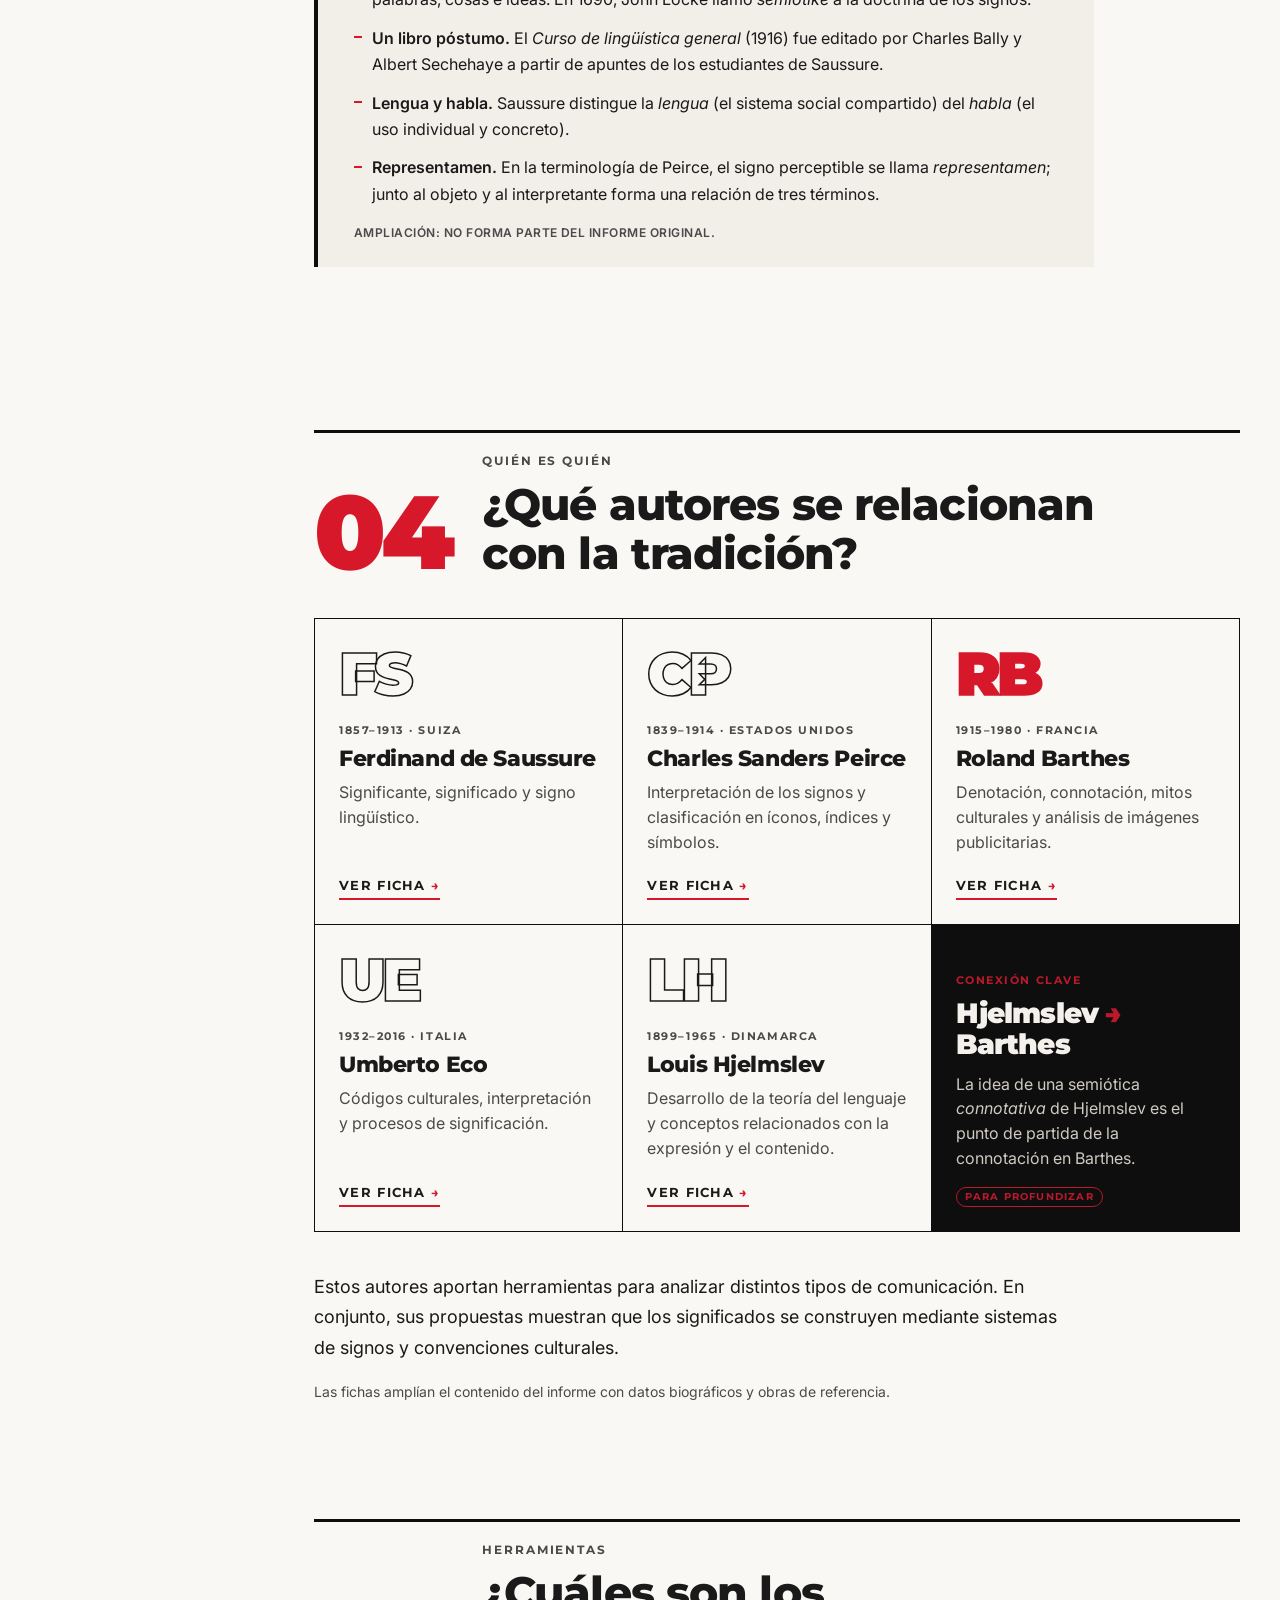
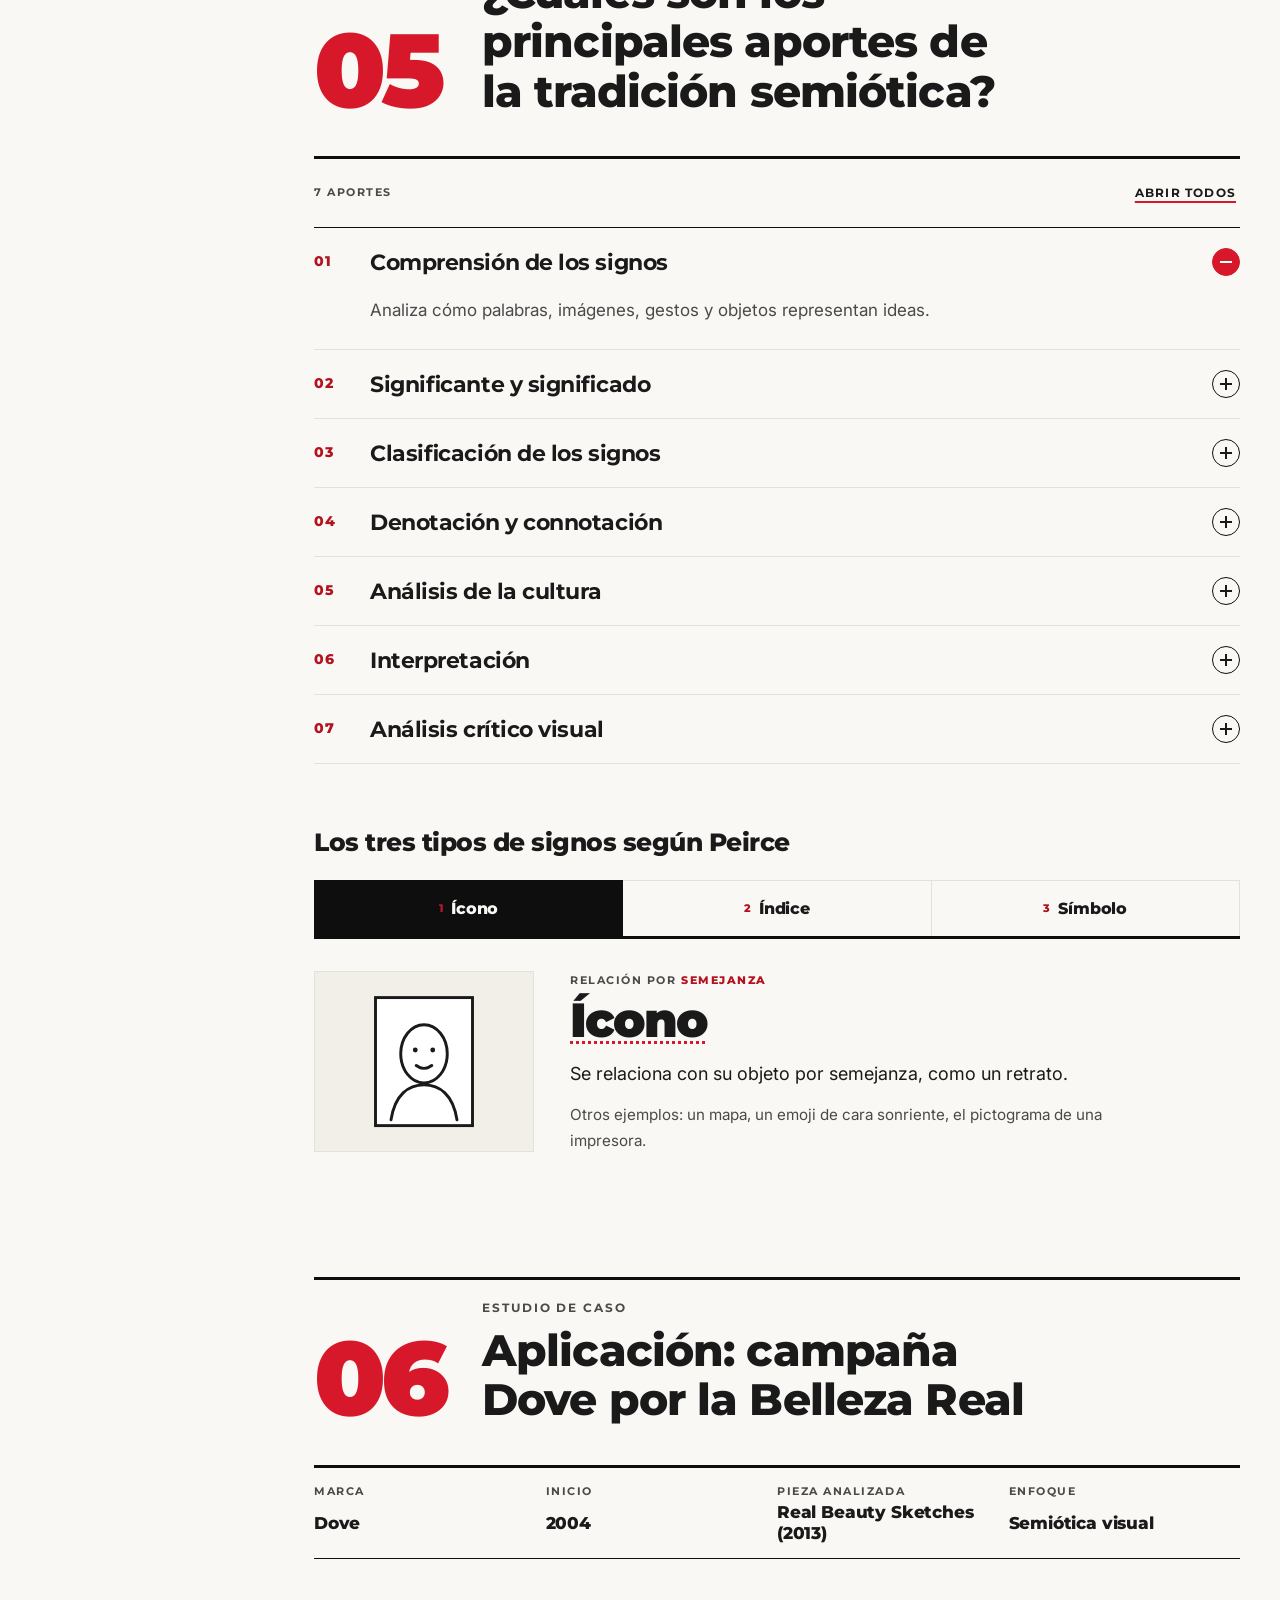
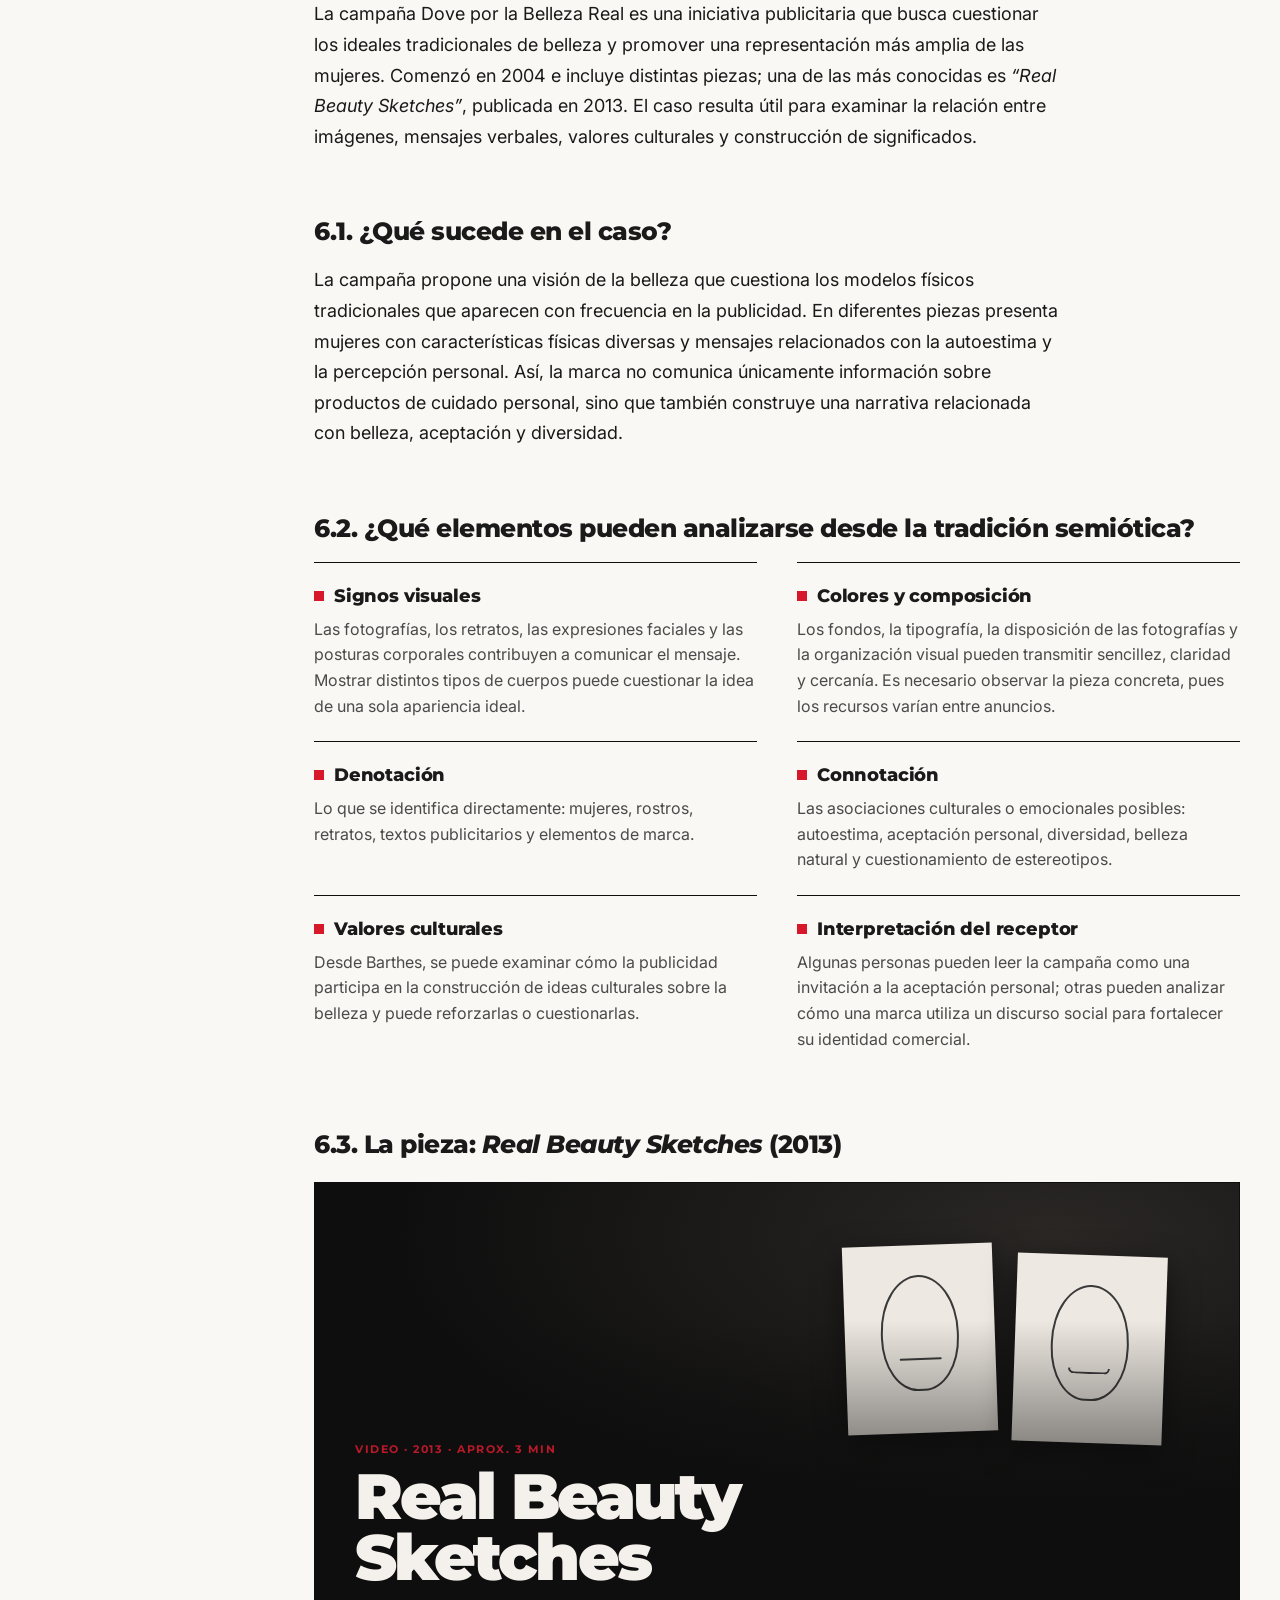
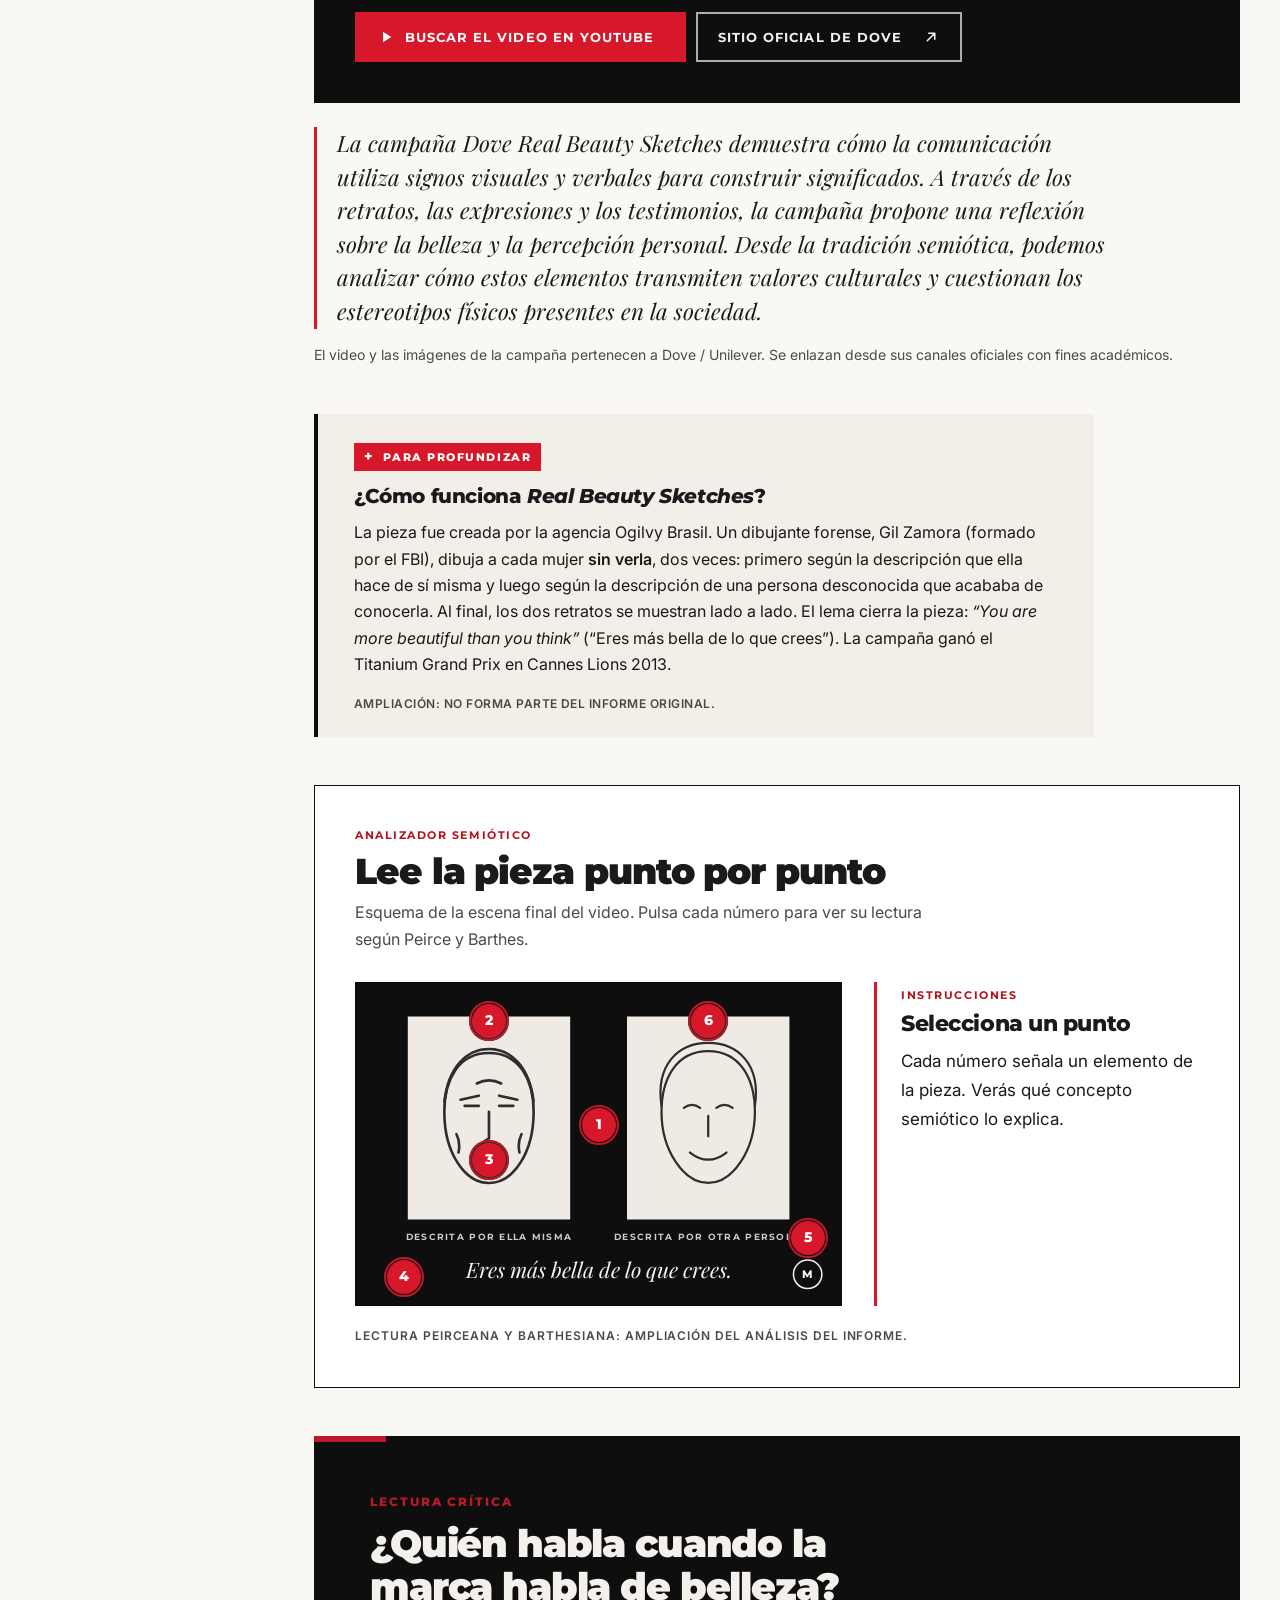
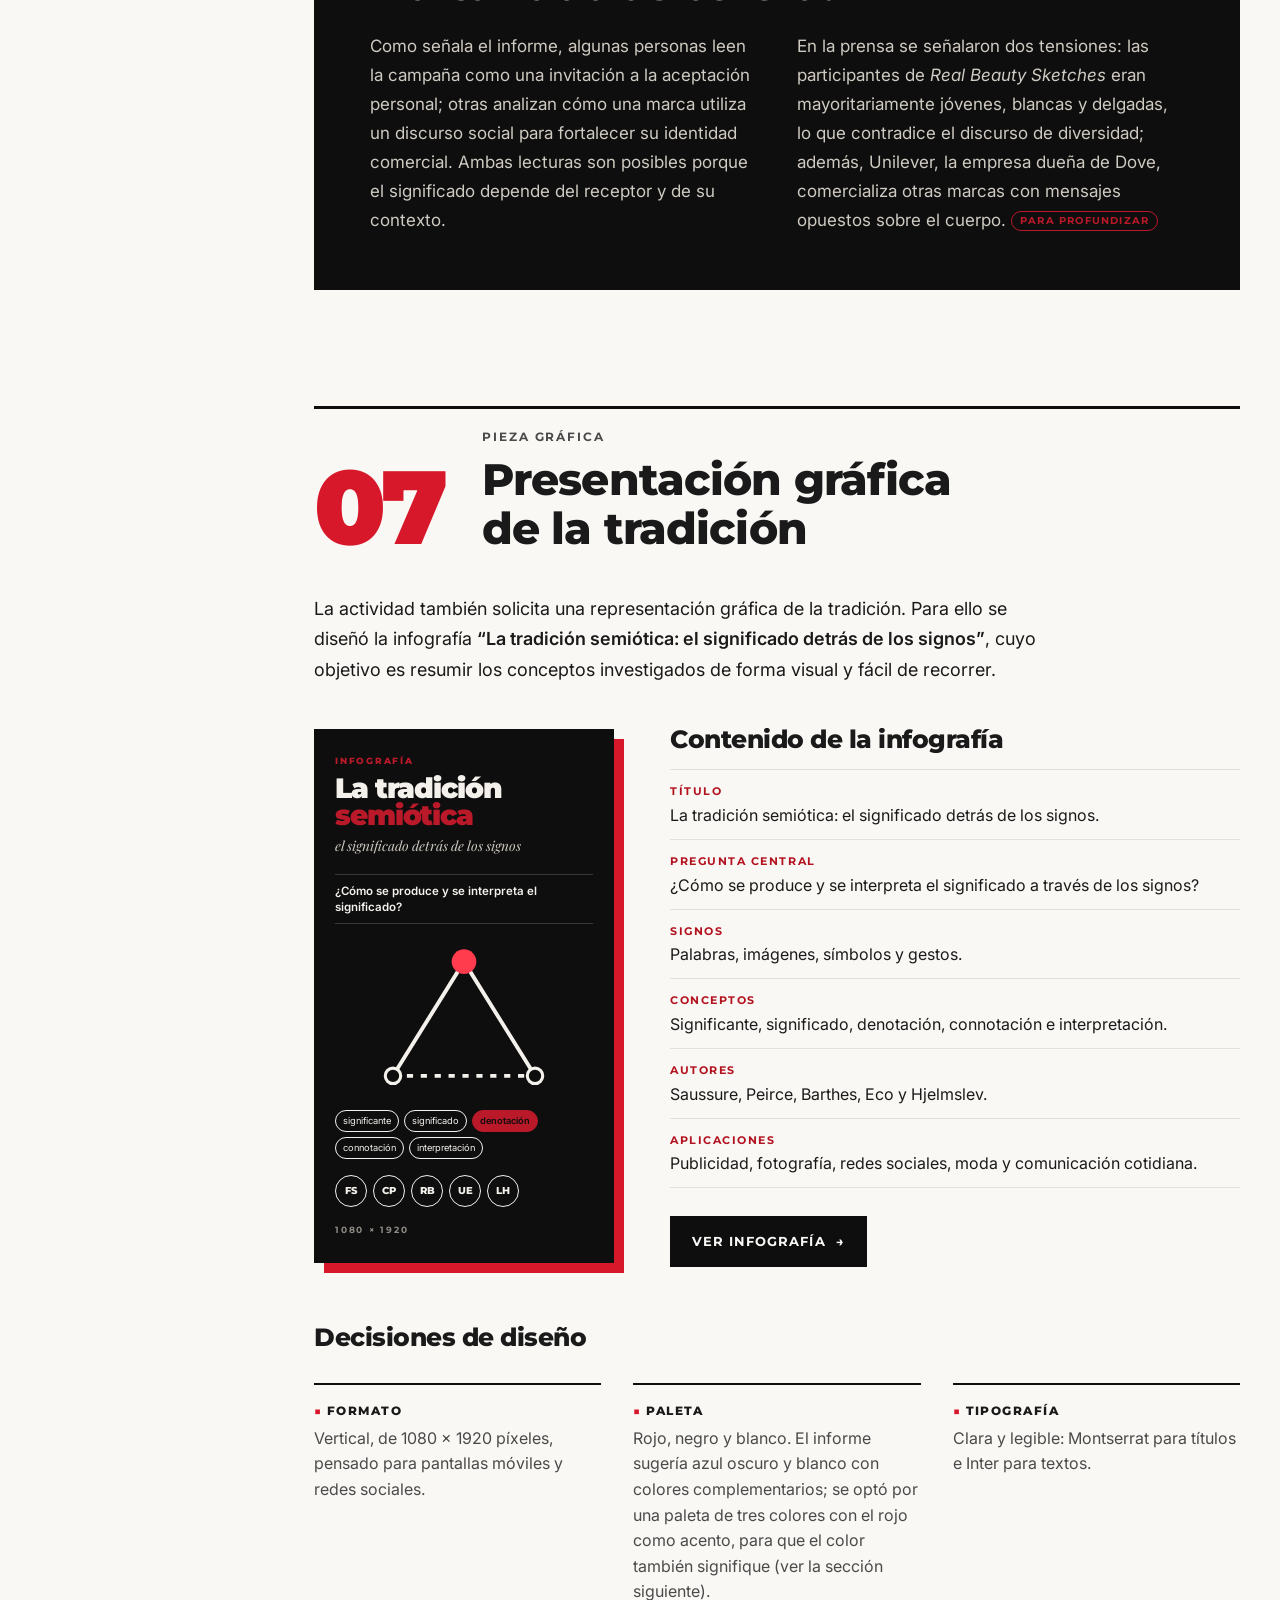
==== commit 20f7f3d3: "añadir colaboradores" ====
--- a/index.html
+++ b/index.html
@@ -5,7 +5,7 @@
   <meta name="viewport" content="width=device-width, initial-scale=1">
   <title>La tradición semiótica en la comunicación | Blog académico</title>
   <meta name="description" content="Blog académico sobre la tradición semiótica en la comunicación: qué estudia, su pregunta central, autores (Saussure, Peirce, Barthes, Eco, Hjelmslev), aportes y análisis de la campaña Dove por la Belleza Real.">
-  <meta name="author" content="Nombre de la estudiante"><!-- EDITAR: nombre de la estudiante -->
+  <meta name="author" content="Grupo Draken"><!-- EDITAR: autoría (usar el mismo nombre del pie de página y de la infografía) -->
   <meta name="theme-color" content="#0E0E0E">
   <meta property="og:type" content="article">
   <meta property="og:locale" content="es_ES">
@@ -18,11 +18,16 @@
   <link href="https://fonts.googleapis.com/css2?family=Inter:wght@400;500;600&family=Montserrat:wght@700;800;900&family=Playfair+Display:ital,wght@1,400;1,600&display=swap" rel="stylesheet">
   <link rel="stylesheet" href="css/styles.css">
 
-  <!-- Aplica el tema guardado antes de pintar (evita parpadeo) -->
+  <!-- Aplica el tema guardado antes de pintar (evita parpadeo).
+       La clase "js" activa las animaciones de entrada; si main.js no llega a
+       confirmar que arrancó (data-js-ready), se retira para no dejar contenido oculto. -->
   <script>
     (function () {
       var d = document.documentElement;
       d.className = d.className.replace('no-js', 'js');
+      setTimeout(function () {
+        if (!d.hasAttribute('data-js-ready')) { d.className = d.className.replace(/\bjs\b/, 'no-js'); }
+      }, 2500);
       try {
         var t = localStorage.getItem('semiotica-theme');
         if (t === 'dark' || t === 'light') { d.setAttribute('data-theme', t); }
@@ -31,7 +36,7 @@
   </script>
 </head>
 <body>
-  <a class="skip-link" href="#contenido">Saltar al contenido</a>
+  <a class="skip-link" href="#main">Saltar al contenido</a>
 
   <div class="progress" aria-hidden="true"><div class="progress__bar" id="progress-bar"></div></div>
 
@@ -56,7 +61,7 @@
         <button class="icon-btn" type="button" id="share-btn" aria-label="Copiar enlace del artículo">
           <svg viewBox="0 0 24 24" aria-hidden="true"><path d="M10 14a4 4 0 0 0 5.7 0l3-3a4 4 0 0 0-5.7-5.7l-1 1"/><path d="M14 10a4 4 0 0 0-5.7 0l-3 3a4 4 0 0 0 5.7 5.7l1-1"/></svg>
         </button>
-        <button class="icon-btn" type="button" id="theme-btn" aria-label="Activar modo oscuro" aria-pressed="false">
+        <button class="icon-btn" type="button" id="theme-btn" aria-label="Modo oscuro" aria-pressed="false">
           <svg class="icon-moon" viewBox="0 0 24 24" aria-hidden="true"><path d="M20 14.5A8 8 0 0 1 9.5 4a8 8 0 1 0 10.5 10.5Z"/></svg>
           <svg class="icon-sun" viewBox="0 0 24 24" aria-hidden="true"><circle cx="12" cy="12" r="4"/><path d="M12 2v2M12 20v2M2 12h2M20 12h2M4.9 4.9l1.4 1.4M17.7 17.7l1.4 1.4M4.9 19.1l1.4-1.4M17.7 6.3l1.4-1.4"/></svg>
         </button>
@@ -87,10 +92,13 @@
           <li><a href="#aportes"><span>05</span>Aportes</a></li>
           <li><a href="#caso-dove"><span>06</span>Caso Dove</a></li>
           <li><a href="#infografia"><span>07</span>Infografía</a></li>
+          <li><a href="#este-blog"><span>+</span>Este blog es un signo</a></li>
           <li><a href="#analisis"><span>08</span>Análisis final</a></li>
           <li><a href="#quiz"><span>Q</span>Autoevaluación</a></li>
           <li><a href="#conclusion"><span>09</span>Conclusión</a></li>
+          <li><a href="#glosario"><span>G</span>Glosario</a></li>
           <li><a href="#fuentes"><span>10</span>Fuentes</a></li>
+          <li><a href="#creditos"><span>C</span>Créditos</a></li>
         </ol>
       </nav>
     </div>
@@ -106,7 +114,7 @@
         <p class="hero__sub">Conceptos, autores, aportes y aplicación al análisis publicitario.</p>
         <div class="hero__brand">
           <span class="hero__brand-tile">
-            <img src="assets/Draken_Logo.png" alt="Draken" width="200" height="200" decoding="async">
+            <img src="assets/Draken_Logo.png" alt="" width="200" height="200" decoding="async">
           </span>
           <p class="hero__brand-label">Una publicación de <strong>Draken</strong></p> <!-- EDITAR: texto junto al logo -->
         </div>
@@ -138,7 +146,7 @@
     <aside class="toc" id="toc" aria-label="Índice del artículo">
       <div class="toc__inner">
         <div class="toc__head">
-          <p class="toc__title">Índice</p>
+          <p class="toc__title" id="toc-title">Índice</p>
           <button class="icon-btn toc__close" type="button" id="toc-close" aria-label="Cerrar índice">
             <svg viewBox="0 0 24 24" aria-hidden="true"><path d="M6 6l12 12M18 6 6 18"/></svg>
           </button>
@@ -158,11 +166,12 @@
           <li><a href="#conclusion"><span>09</span>Conclusión</a></li>
           <li><a href="#glosario"><span>G</span>Glosario</a></li>
           <li><a href="#fuentes"><span>10</span>Fuentes</a></li>
+          <li><a href="#creditos"><span>C</span>Créditos</a></li>
         </ol>
       </div>
     </aside>
 
-    <main class="article" id="main">
+    <main class="article" id="main" tabindex="-1">
 
       <!-- ===== INTRODUCCIÓN ===== -->
       <section class="section" id="introduccion" aria-labelledby="h-intro">
@@ -214,7 +223,8 @@
 
         <div class="prose">
           <h3>Ejemplo cotidiano: un corazón rojo</h3>
-          <p>El corazón rojo puede representar una figura con forma de corazón y color rojo (descripción directa, o <a class="term" href="#g-denotacion" data-term="denotacion">denotación</a>), pero también puede asociarse con amor, cariño, afecto o solidaridad (<a class="term" href="#g-connotacion" data-term="connotacion">connotación</a>). En una publicación romántica puede expresar amor; en una campaña de salud puede representar el corazón o el cuidado de la salud. <strong>El contexto influye en su interpretación.</strong></p>
+          <p>El corazón rojo puede representar una figura con forma de corazón y color rojo (descripción directa), pero también puede asociarse con amor, cariño, afecto o solidaridad. En una publicación romántica puede expresar amor; en una campaña de salud puede representar el corazón o el cuidado de la salud. <strong>El contexto influye en su interpretación.</strong></p>
+          <p class="small-note">En términos semióticos, la descripción directa se llama <a class="term" href="#g-denotacion" data-term="denotacion">denotación</a> y las asociaciones culturales o emocionales, <a class="term" href="#g-connotacion" data-term="connotacion">connotación</a>.</p>
         </div>
 
         <!-- Componente: corazón rojo -->
@@ -253,6 +263,7 @@
               <button type="button" class="chip" data-heart-context="salud" aria-pressed="false">Campaña de salud</button>
               <button type="button" class="chip" data-heart-context="solidaridad" aria-pressed="false">Causa solidaria</button>
             </div>
+            <p class="heart-lab__note" id="heart-note" hidden>El contexto no cambia la denotación.</p>
 
             <div class="heart-lab__out" aria-live="polite">
               <p class="heart-lab__out-level" id="heart-out-level">Connotación · publicación romántica</p>
@@ -1119,6 +1130,47 @@
         </aside>
       </section>
 
+      <!-- ===== CRÉDITOS ===== -->
+      <section class="section" id="creditos" aria-labelledby="h-c">
+        <header class="section__head reveal">
+          <span class="section__num" aria-hidden="true">C</span>
+          <div>
+            <p class="section__kicker">Agradecimientos</p>
+            <h2 class="section__title" id="h-c">Quienes aportaron a este blog</h2>
+          </div>
+        </header>
+        <div class="prose">
+          <p>Este blog también es el resultado del apoyo de estas personas, que aportaron su tiempo y su talento a su construcción.</p>
+        </div>
+
+        <ul class="credits reveal" aria-label="Colaboradores del blog">
+          <li class="credit-card">
+            <span class="credit-card__photo"><img src="assets/camilo.jpeg" alt="Fotografía de Camilo" width="240" height="240" loading="lazy" decoding="async"></span>
+            <h3 class="credit-card__name">David Camilo Zamora</h3>
+            <a class="credit-card__link" href="https://www.instagram.com/cheese_4art/" target="_blank" rel="noopener noreferrer">
+              <svg viewBox="0 0 24 24" aria-hidden="true"><rect x="3" y="3" width="18" height="18" rx="5"/><circle cx="12" cy="12" r="4"/><circle cx="17.5" cy="6.5" r=".6"/></svg>
+              @cheese_4art<span class="sr-only"> (Instagram, se abre en una pestaña nueva)</span>
+            </a>
+          </li>
+          <li class="credit-card">
+            <span class="credit-card__photo credit-card__photo--zoom"><img src="assets/jose_david.jpeg" alt="Fotografía de Jose David" width="240" height="240" loading="lazy" decoding="async"></span>
+            <h3 class="credit-card__name"> José David Valverde </h3>
+            <a class="credit-card__link" href="https://www.instagram.com/jdxav/" target="_blank" rel="noopener noreferrer">
+              <svg viewBox="0 0 24 24" aria-hidden="true"><rect x="3" y="3" width="18" height="18" rx="5"/><circle cx="12" cy="12" r="4"/><circle cx="17.5" cy="6.5" r=".6"/></svg>
+              @jdxav<span class="sr-only"> (Instagram, se abre en una pestaña nueva)</span>
+            </a>
+          </li>
+          <li class="credit-card">
+            <span class="credit-card__photo"><img src="assets/victoria.jpeg" alt="Fotografía de Victoria" width="240" height="240" loading="lazy" decoding="async"></span>
+            <h3 class="credit-card__name">Maria Victoria Peña</h3>
+            <a class="credit-card__link" href="https://www.instagram.com/torukdvd/" target="_blank" rel="noopener noreferrer">
+              <svg viewBox="0 0 24 24" aria-hidden="true"><rect x="3" y="3" width="18" height="18" rx="5"/><circle cx="12" cy="12" r="4"/><circle cx="17.5" cy="6.5" r=".6"/></svg>
+              @torukdvd<span class="sr-only"> (Instagram, se abre en una pestaña nueva)</span>
+            </a>
+          </li>
+        </ul>
+      </section>
+
     </main>
   </div>
 
--- a/css/styles.css
+++ b/css/styles.css
@@ -1164,6 +1164,52 @@
 .note-box h3 { font-size: 1rem; font-weight: 800; margin-bottom: 8px; }
 .note-box p { font-size: .98rem; color: var(--fg-2); }
 
+/* 5.22b Créditos */
+.credits {
+  list-style: none;
+  display: grid;
+  grid-template-columns: minmax(0, 1fr);
+  gap: 1px;
+  background: var(--strong);
+  border: 1px solid var(--strong);
+}
+.credit-card {
+  background: var(--bg);
+  padding: 32px 24px 28px;
+  display: flex; flex-direction: column; align-items: center; text-align: center;
+  transition: background-color var(--dur) ease;
+}
+.credit-card:hover { background: var(--surface); }
+.credit-card__photo {
+  display: block;
+  width: 148px; height: 148px;
+  border-radius: 50%;
+  overflow: hidden;
+  border: 3px solid var(--strong);
+  box-shadow: 6px 6px 0 var(--accent);
+  margin-bottom: 22px;
+  transition: transform var(--dur) var(--ease), box-shadow var(--dur) var(--ease);
+}
+.credit-card:hover .credit-card__photo { transform: translate(-3px, -3px); box-shadow: 9px 9px 0 var(--accent); }
+.credit-card__photo img { width: 100%; height: 100%; object-fit: cover; }
+/* Encuadre manual: acerca la cara en fotos donde la persona sale de cuerpo entero */
+.credit-card__photo--zoom { position: relative; }
+.credit-card__photo--zoom img {
+  position: absolute;
+  max-width: none; width: 214%; height: auto; aspect-ratio: 3 / 4;
+  left: -68%; top: -30%;
+}
+.credit-card__name { font-size: 1.35rem; font-weight: 800; margin-bottom: 10px; }
+.credit-card__link {
+  display: inline-flex; align-items: center; gap: 8px;
+  min-height: 44px;
+  font-family: var(--f-display); font-weight: 700; font-size: .8125rem; letter-spacing: .04em;
+  text-decoration: none; color: var(--fg-2);
+  border-bottom: 2px solid var(--accent);
+}
+.credit-card__link:hover { color: var(--accent-text); }
+.credit-card__link svg { width: 18px; height: 18px; fill: none; stroke: currentColor; stroke-width: 2; stroke-linecap: round; stroke-linejoin: round; flex: none; }
+
 /* 5.23 Footer */
 .site-footer { background: var(--inv-bg); color: var(--inv-fg); border-top: 6px solid var(--accent); }
 .site-footer__inner { max-width: var(--container); margin: 0 auto; padding: 56px var(--gutter) 40px; display: grid; gap: 32px; }
@@ -1298,6 +1344,7 @@
   .heart-lab { grid-template-columns: 1fr 1fr; }
   .diagram { grid-template-columns: 1.05fr 1fr; }
   .elements { grid-template-columns: 1fr 1fr; }
+  .credits { grid-template-columns: repeat(3, minmax(0, 1fr)); }
   .case-facts { grid-template-columns: repeat(4, minmax(0, 1fr)); }
   .critical__cols { grid-template-columns: 1fr 1fr; gap: 40px; }
   .infographic { grid-template-columns: 300px 1fr; gap: 56px; }
@@ -1367,7 +1414,7 @@
   .hero-svg__tri, .hero-svg__base, .hero-svg__node, .hero-svg__label, .hero-svg__big { stroke: #000; }
   .hero-svg__label, .hero-svg__big { fill: #000; stroke: none; }
   .section { padding-top: 28pt; }
-  .section__head, figure, .deepen, .critical, .author-card, .quiz__q, .ref, .analyzer { break-inside: avoid; }
+  .section__head, figure, .deepen, .critical, .author-card, .credit-card, .quiz__q, .ref, .analyzer { break-inside: avoid; }
   h2, h3 { break-after: avoid; }
   .accordion__panel[hidden], .tabs__panel[hidden], .diagram__content[hidden], .hs-content[hidden], .author-card__details[hidden] { display: block !important; }
   .tabs__list { display: none; }
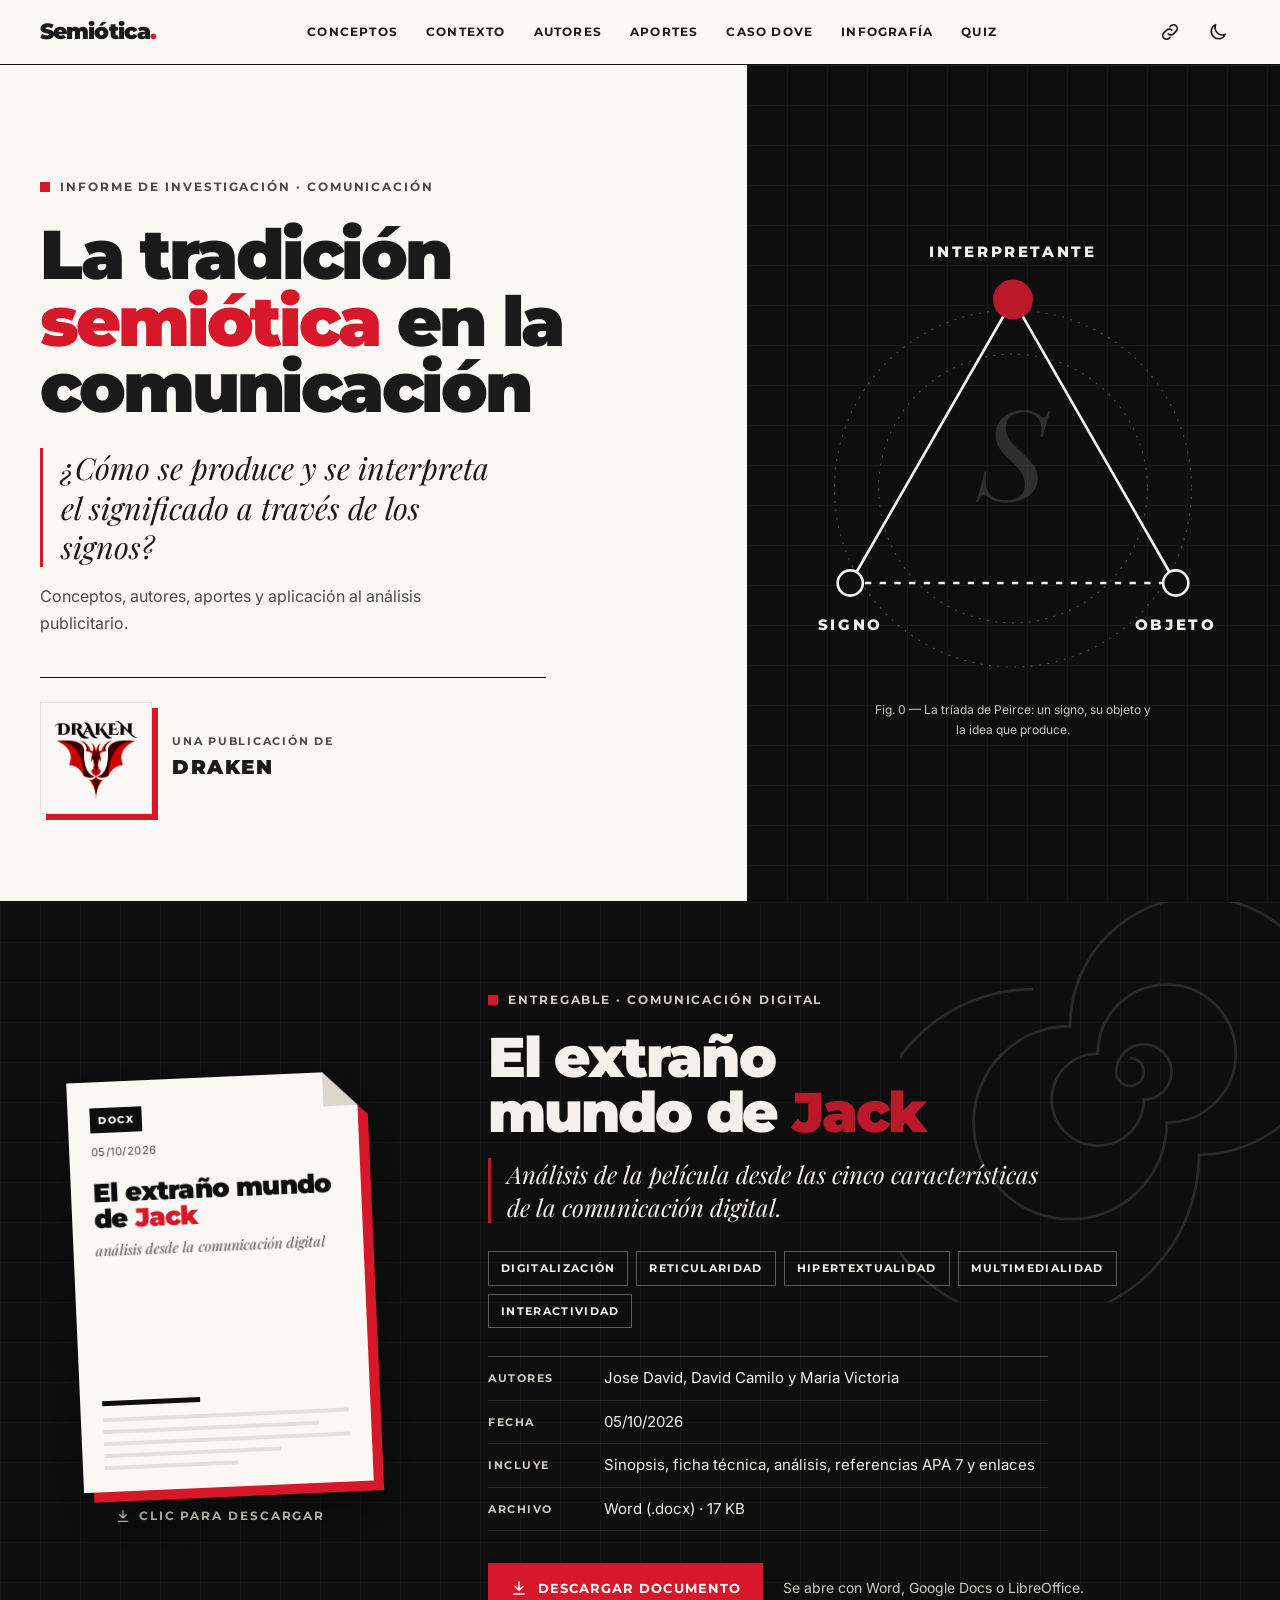
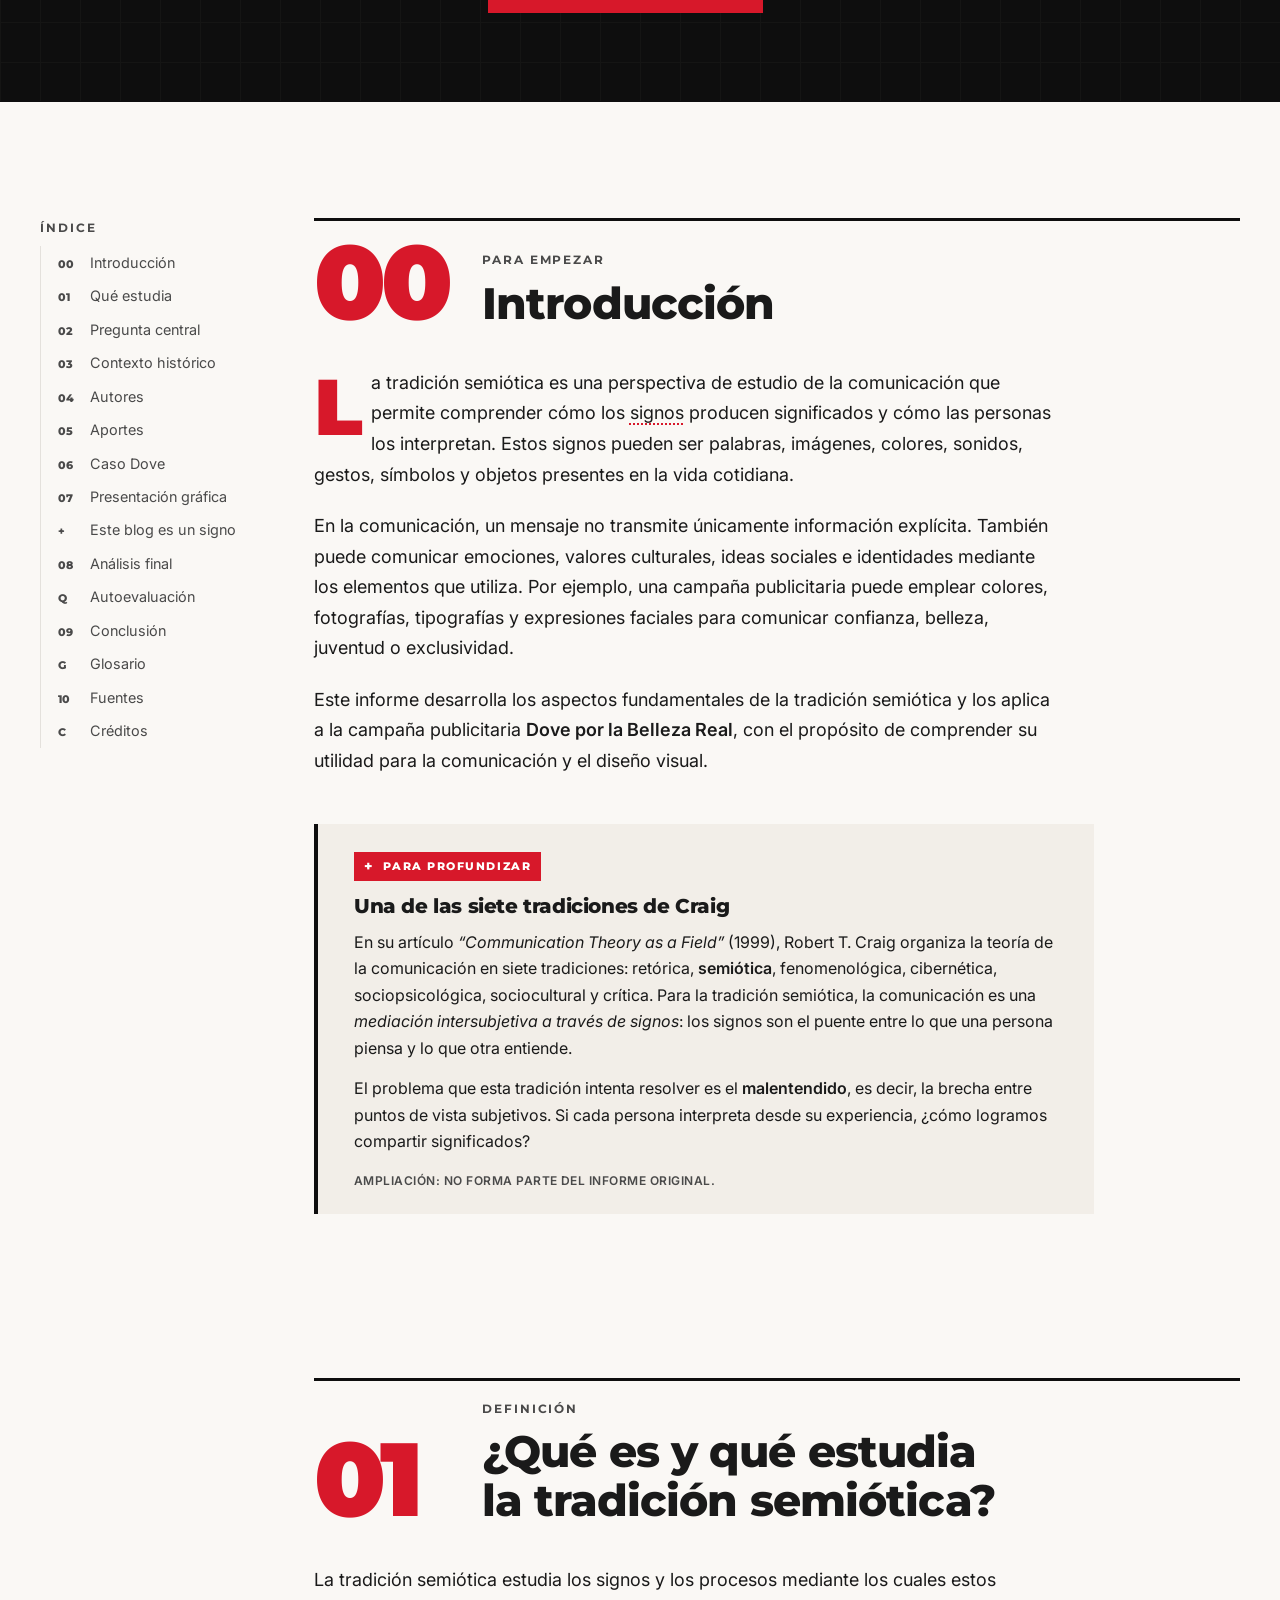
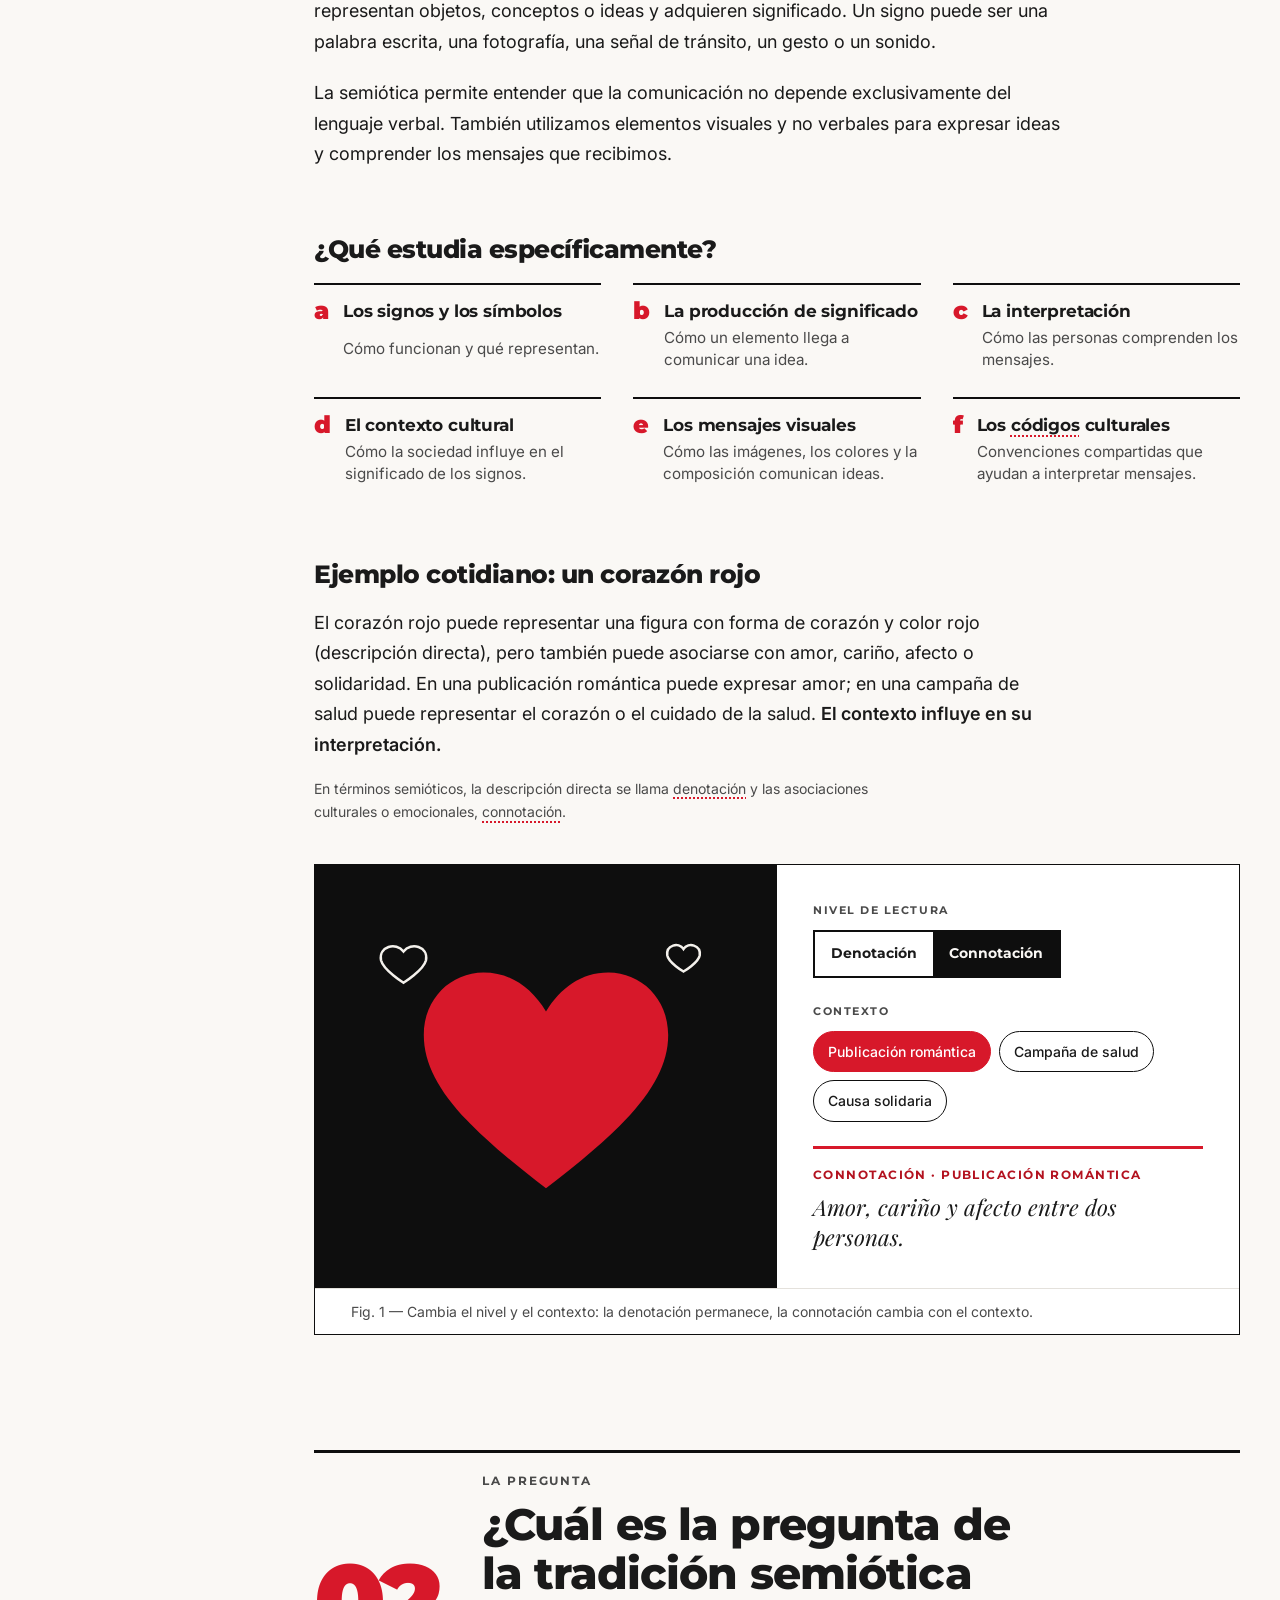
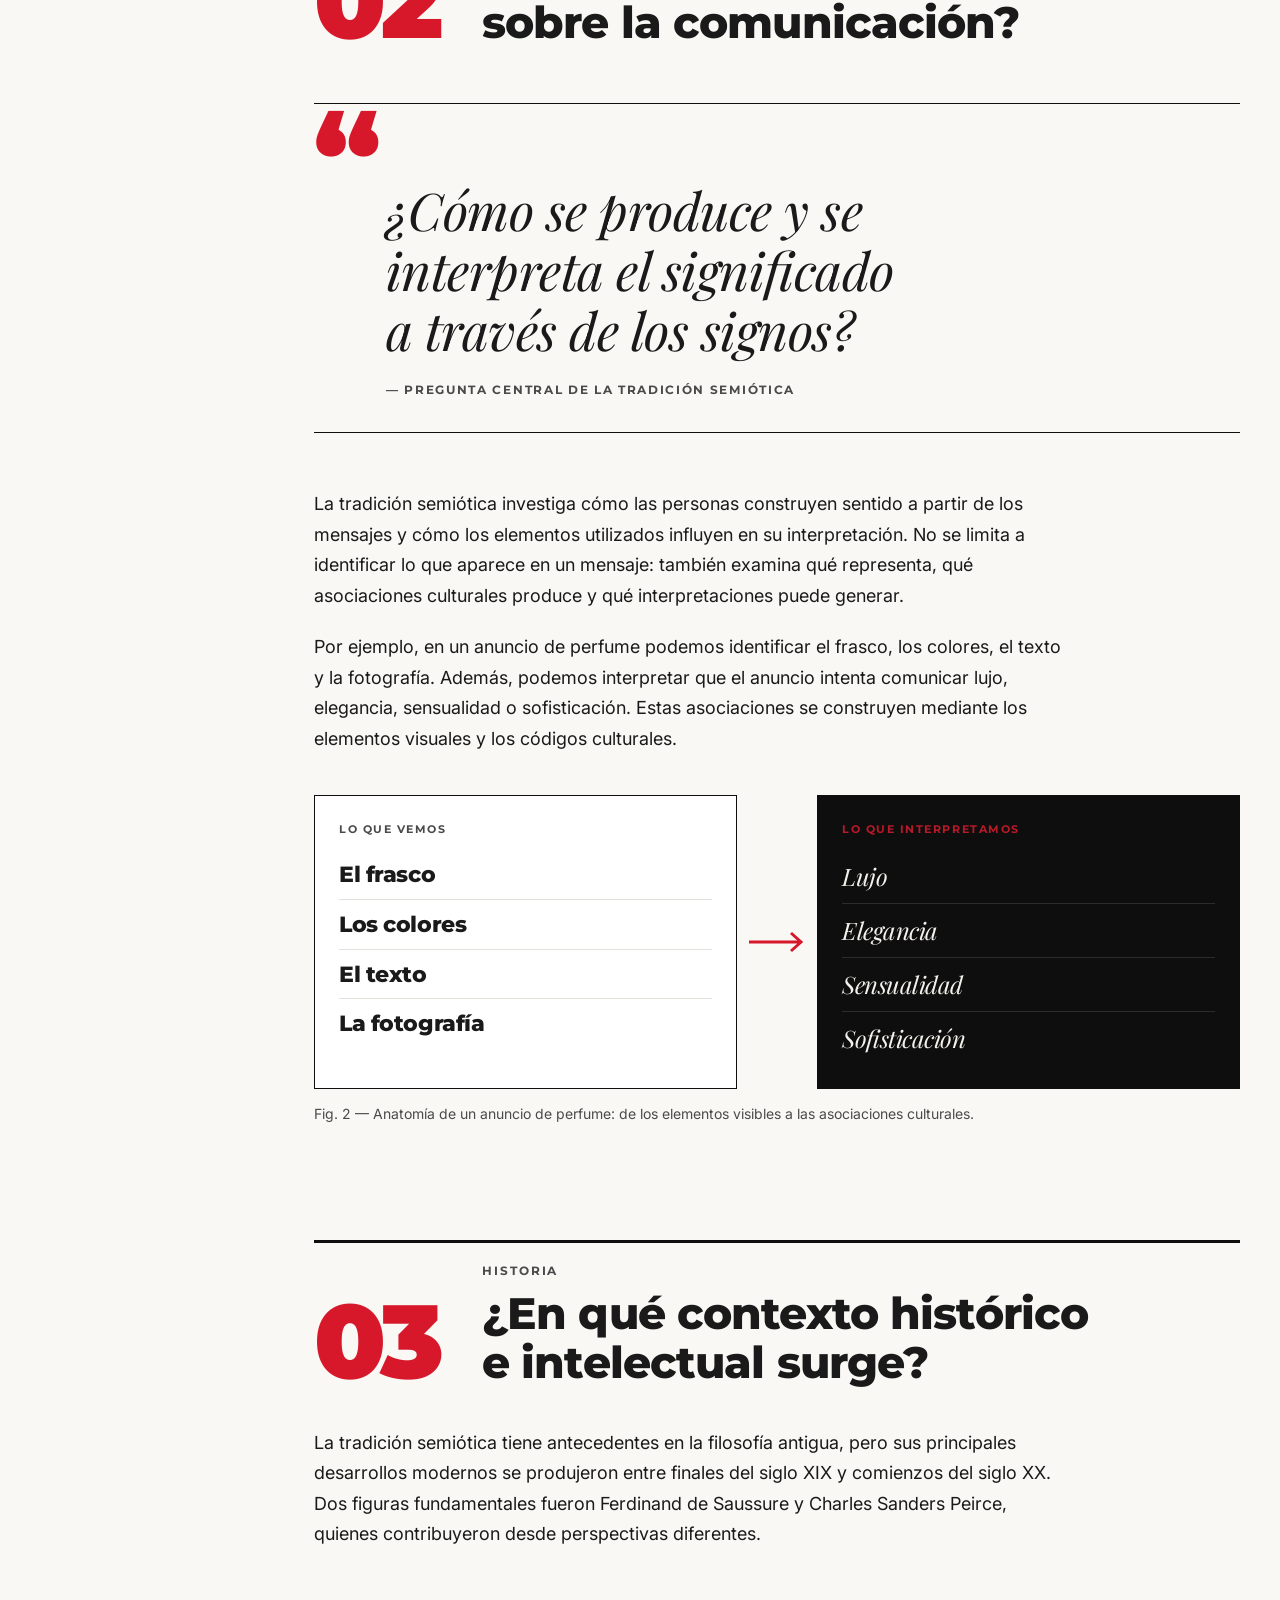
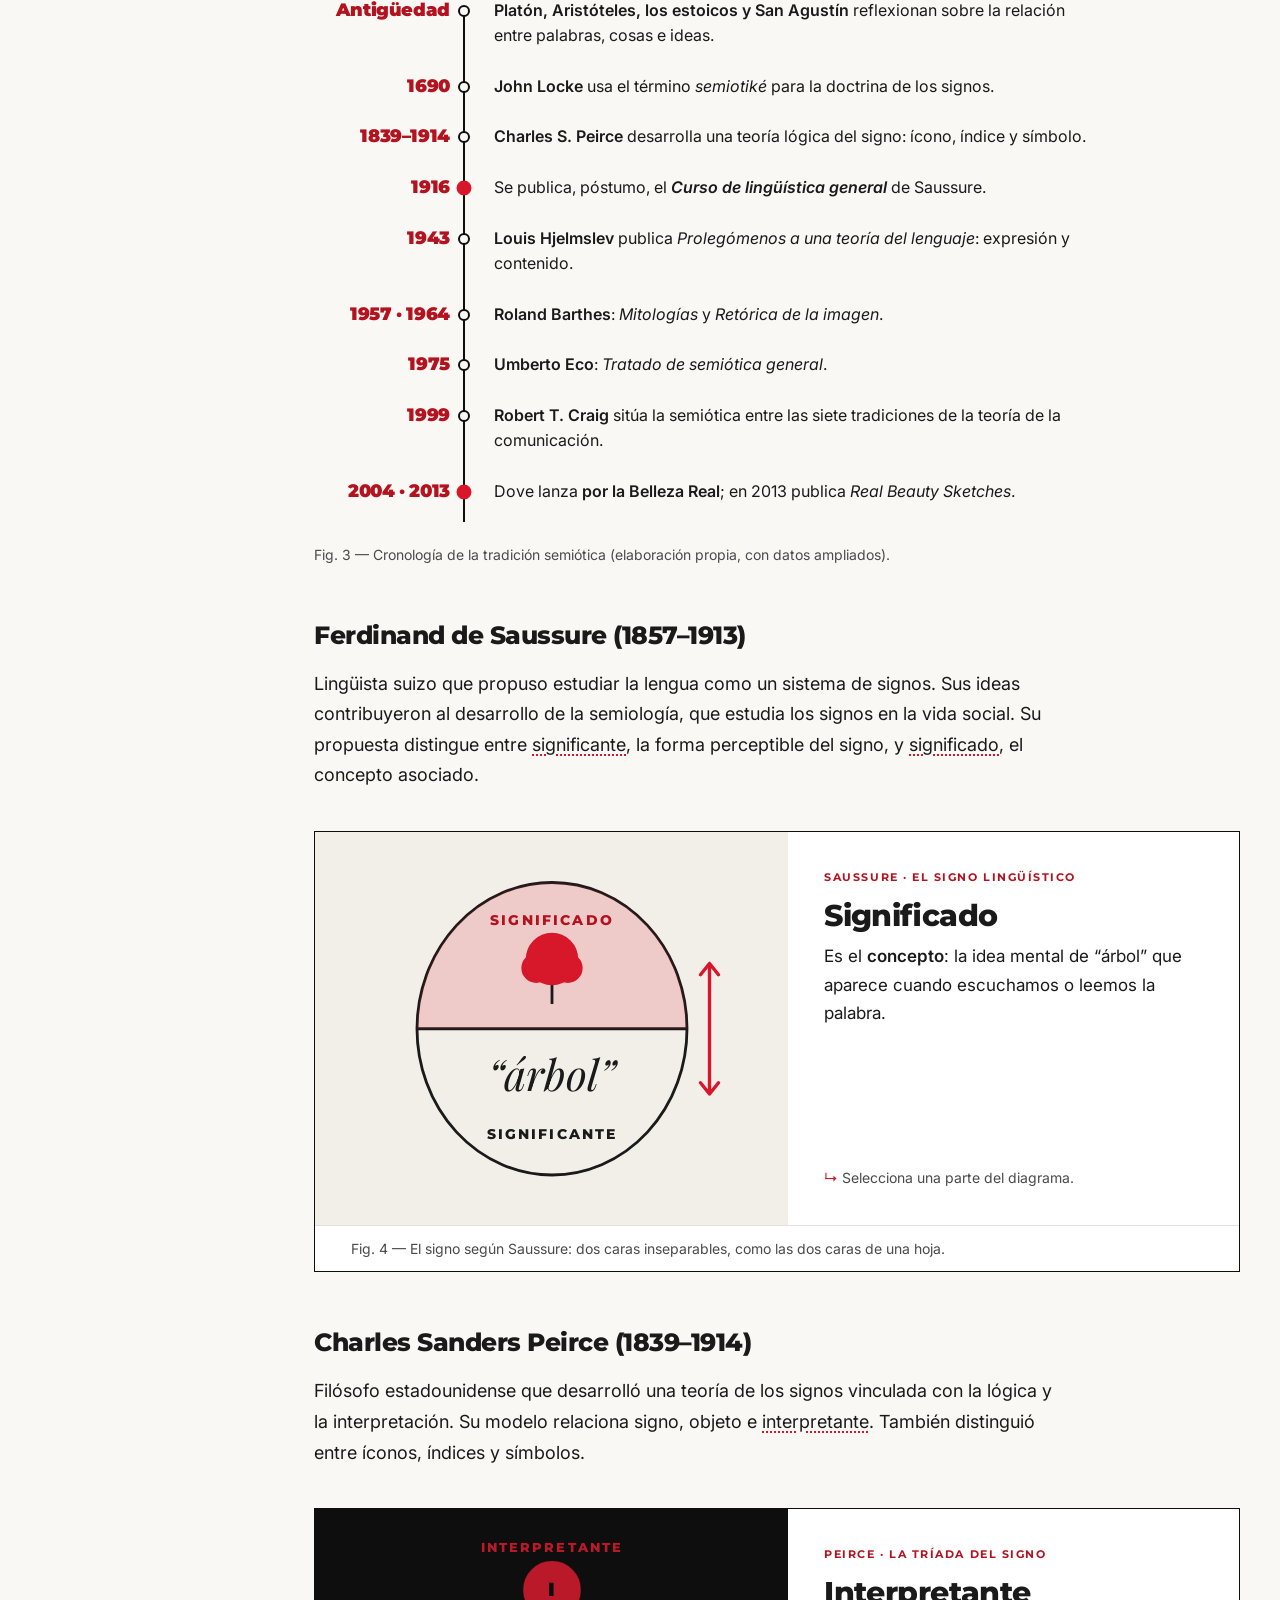
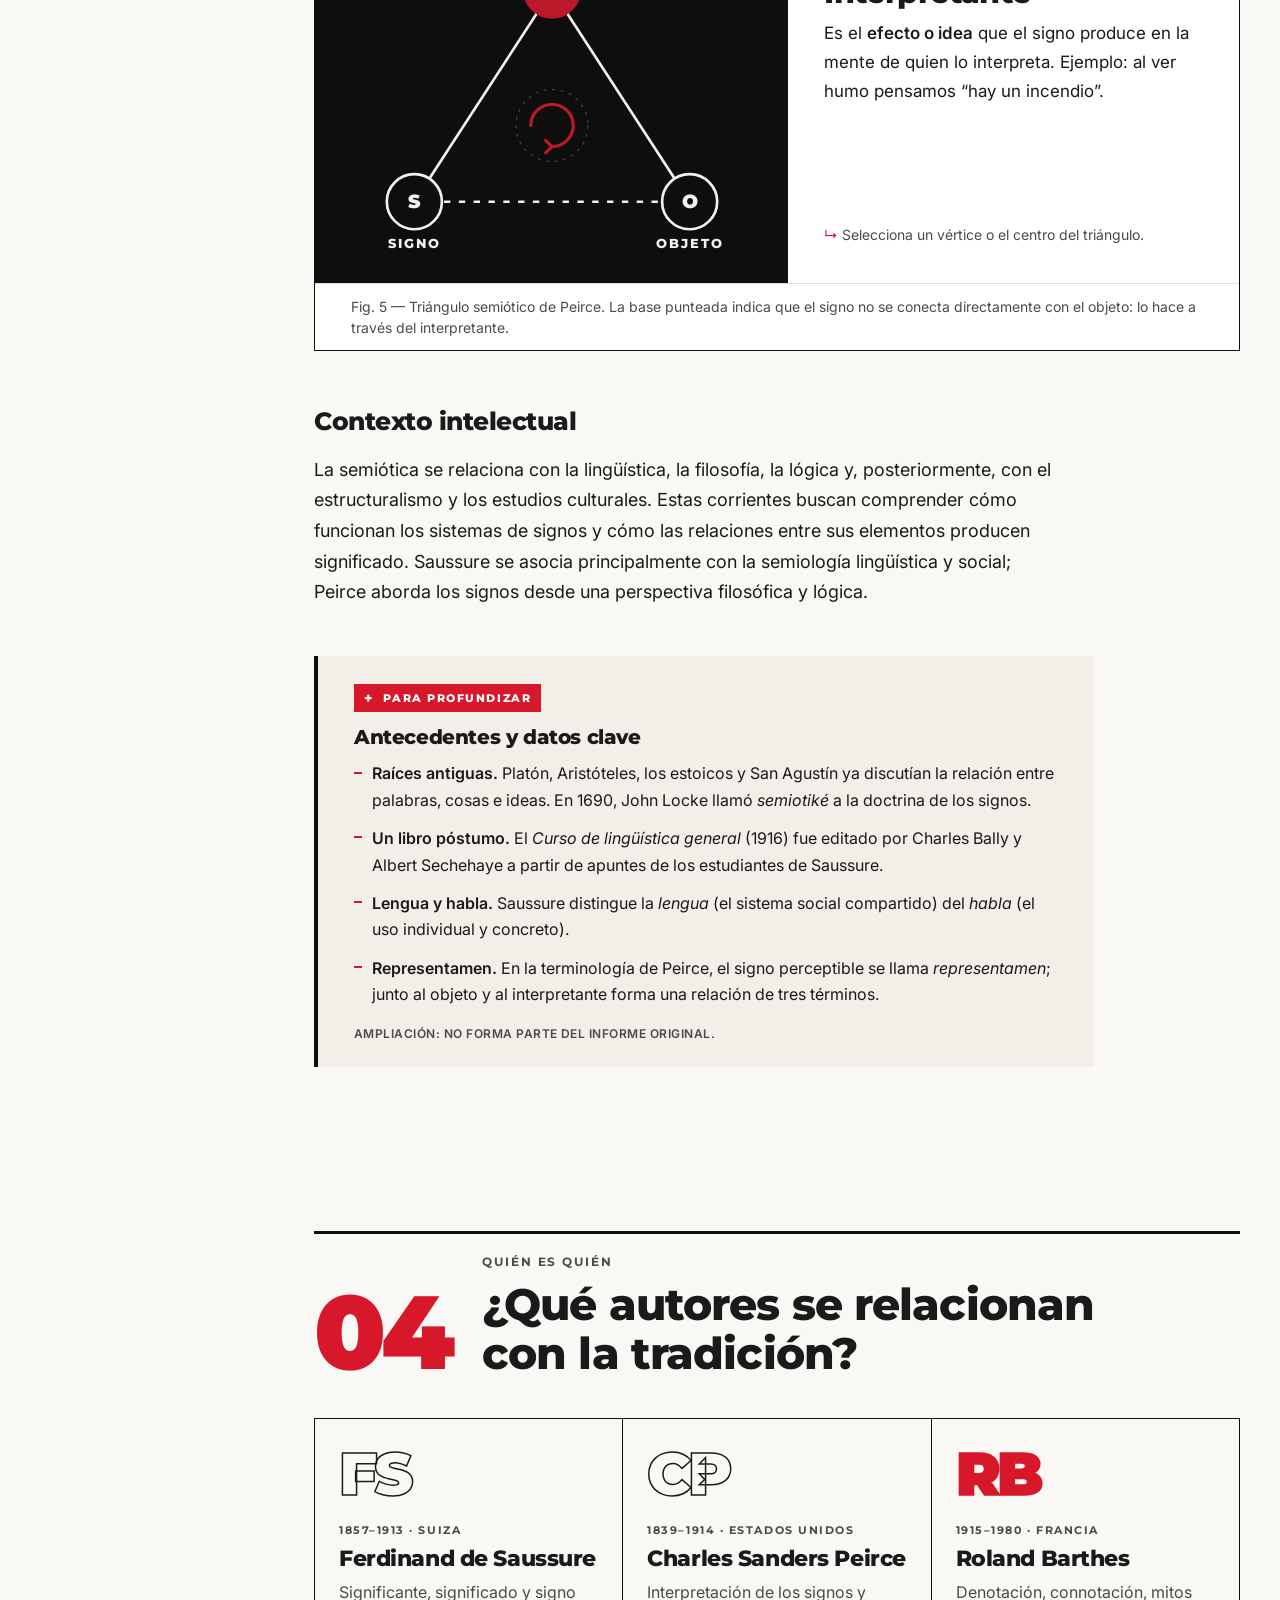
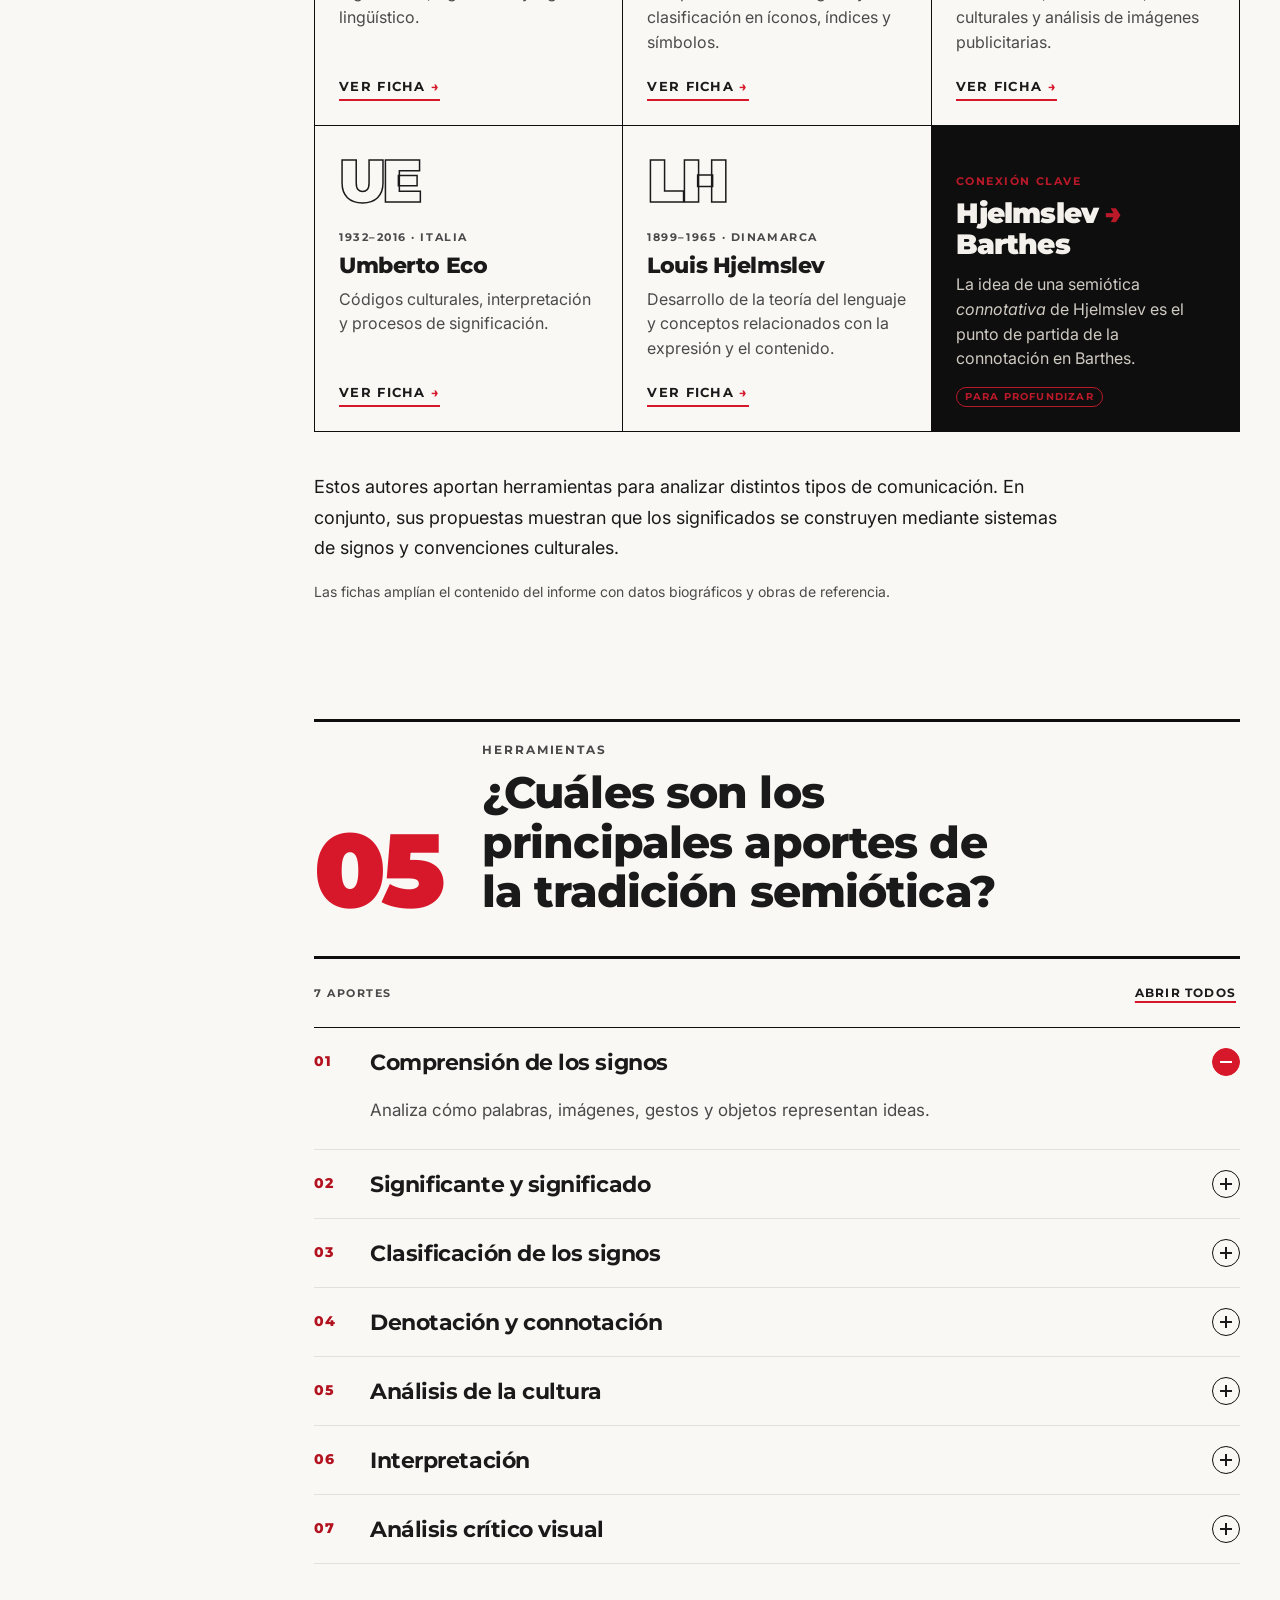
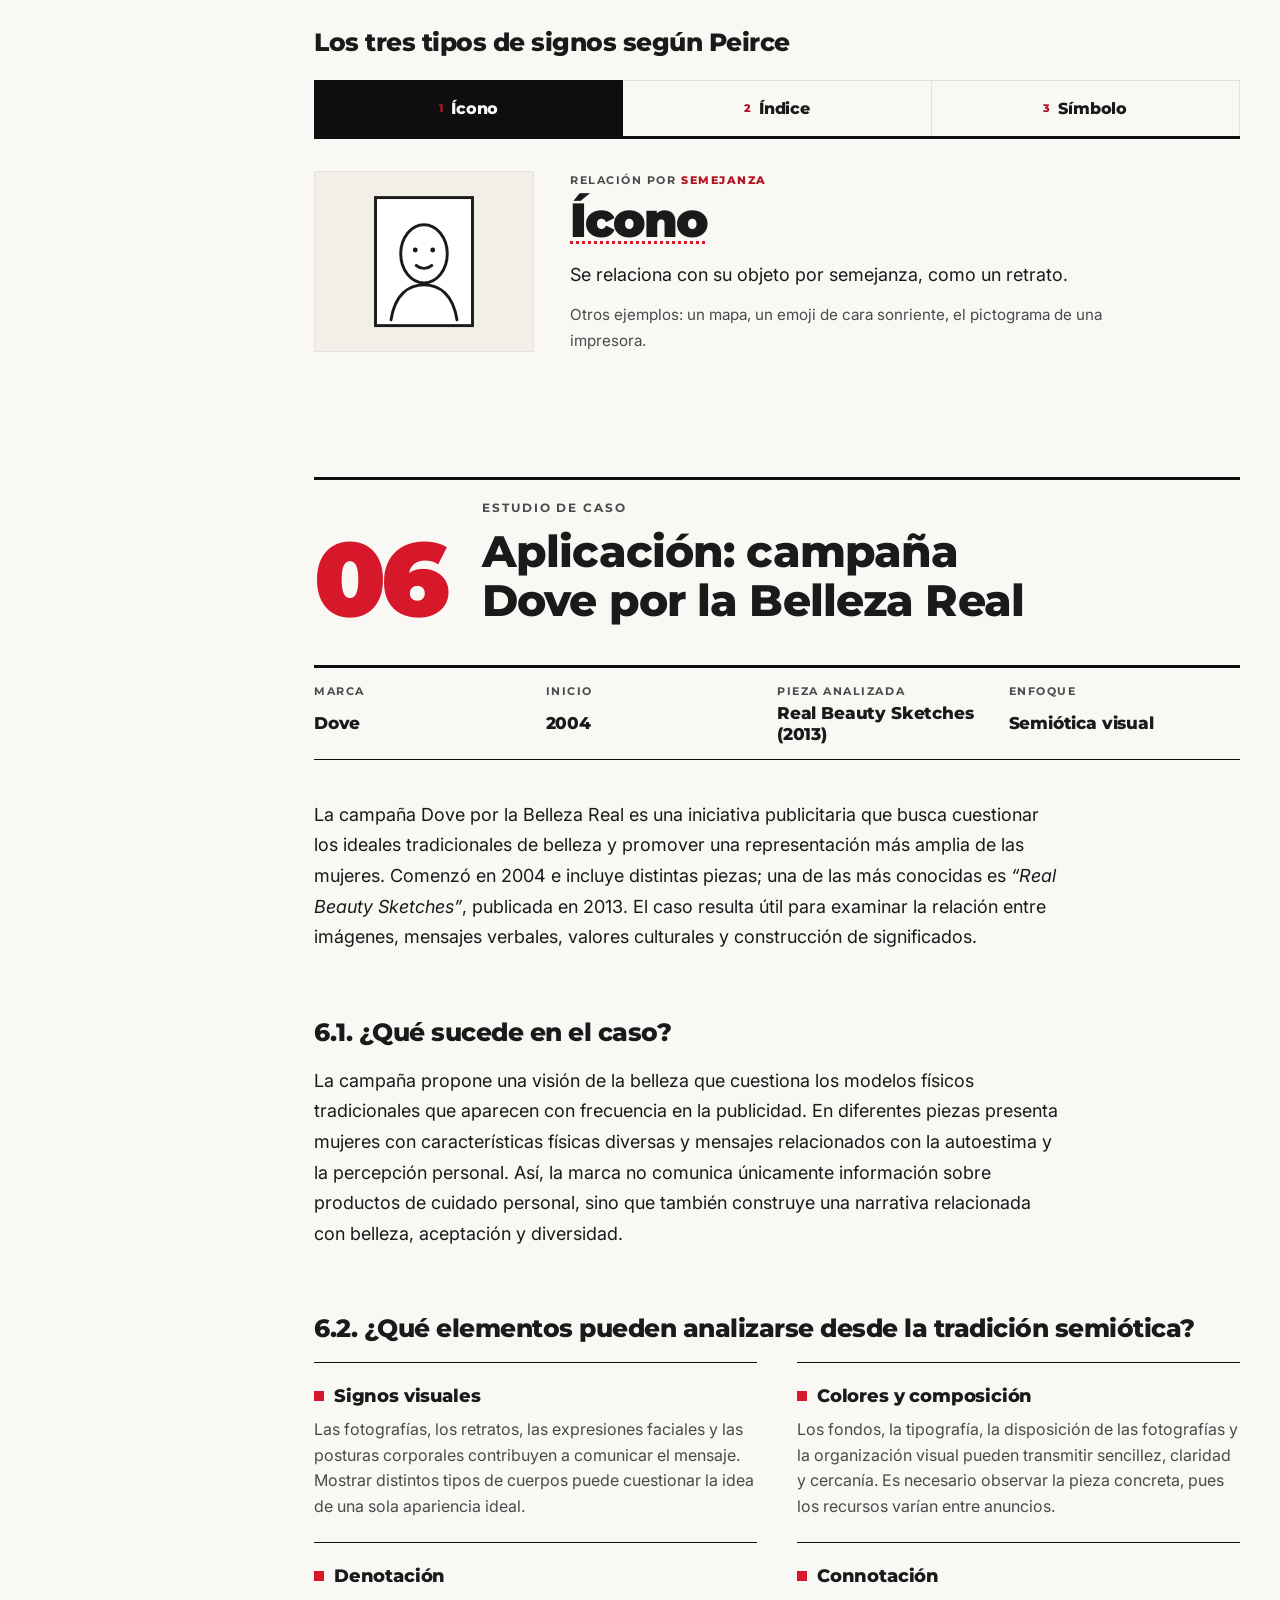
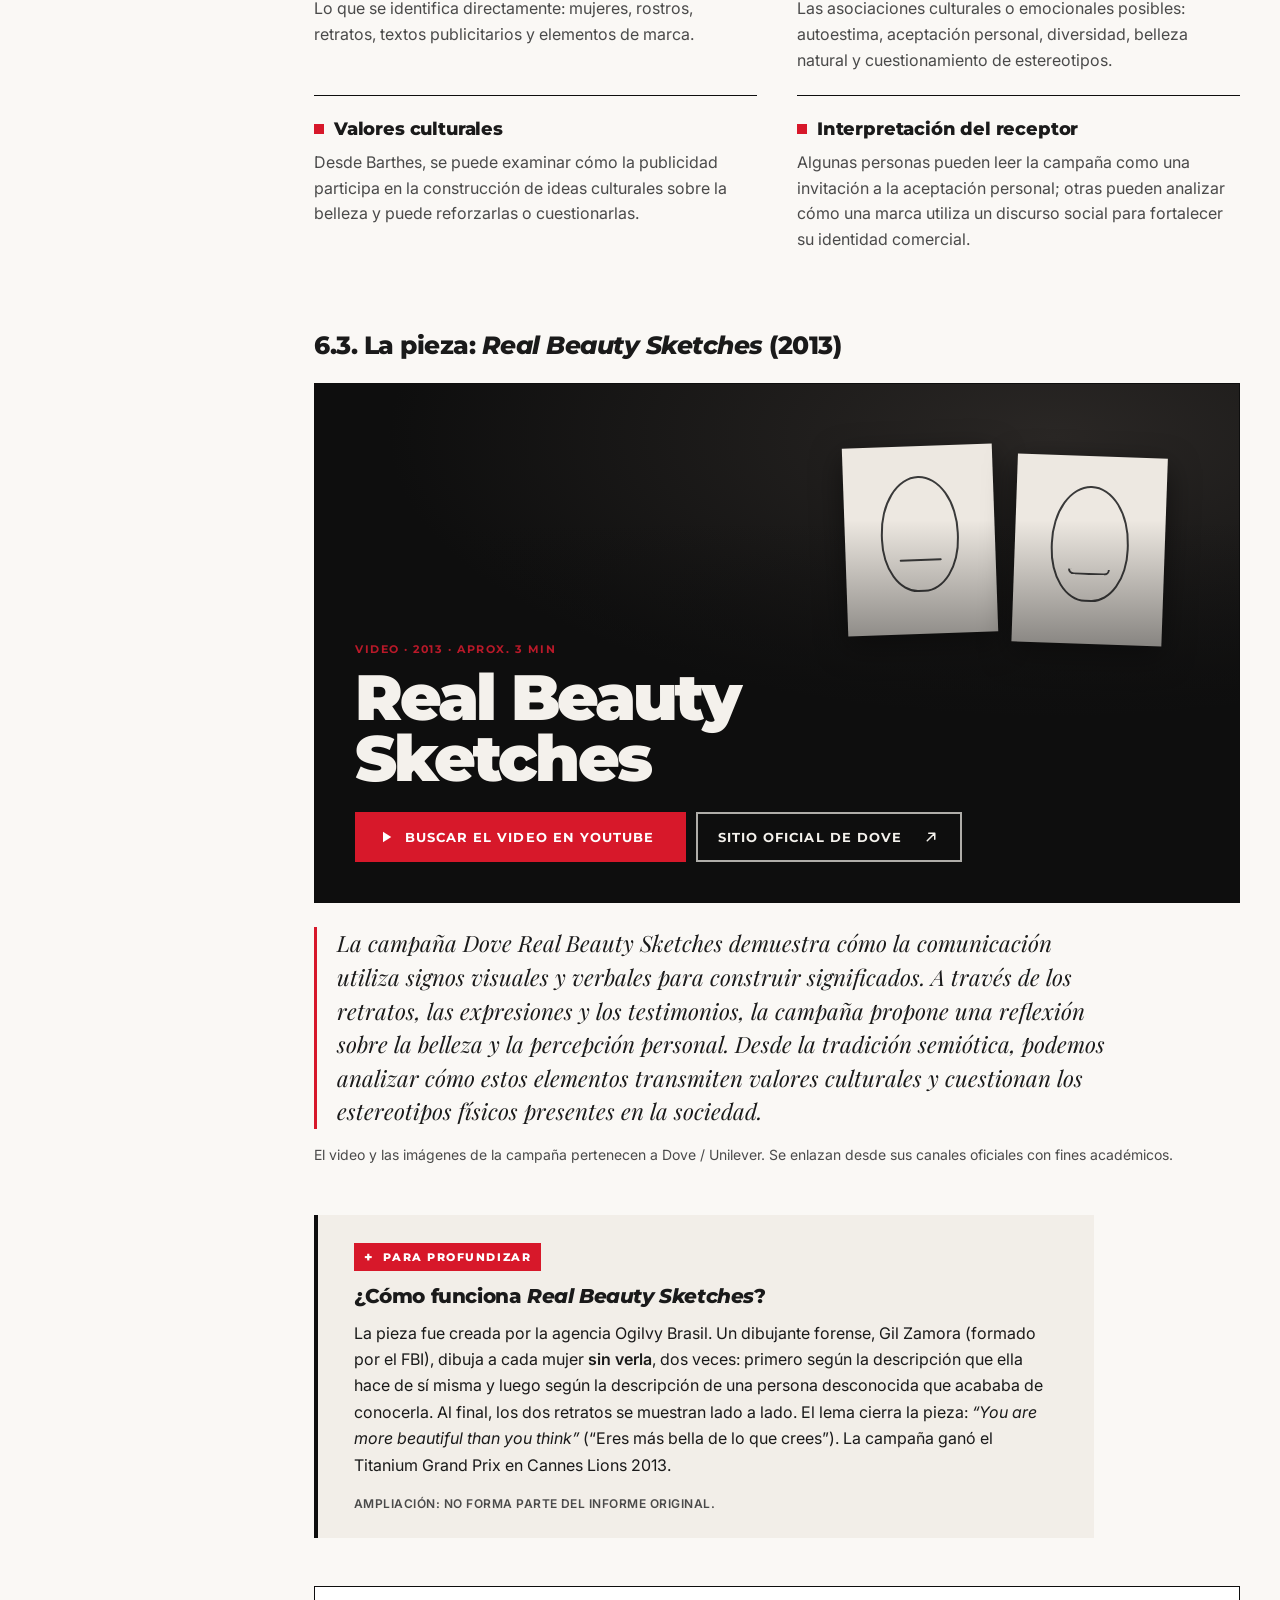
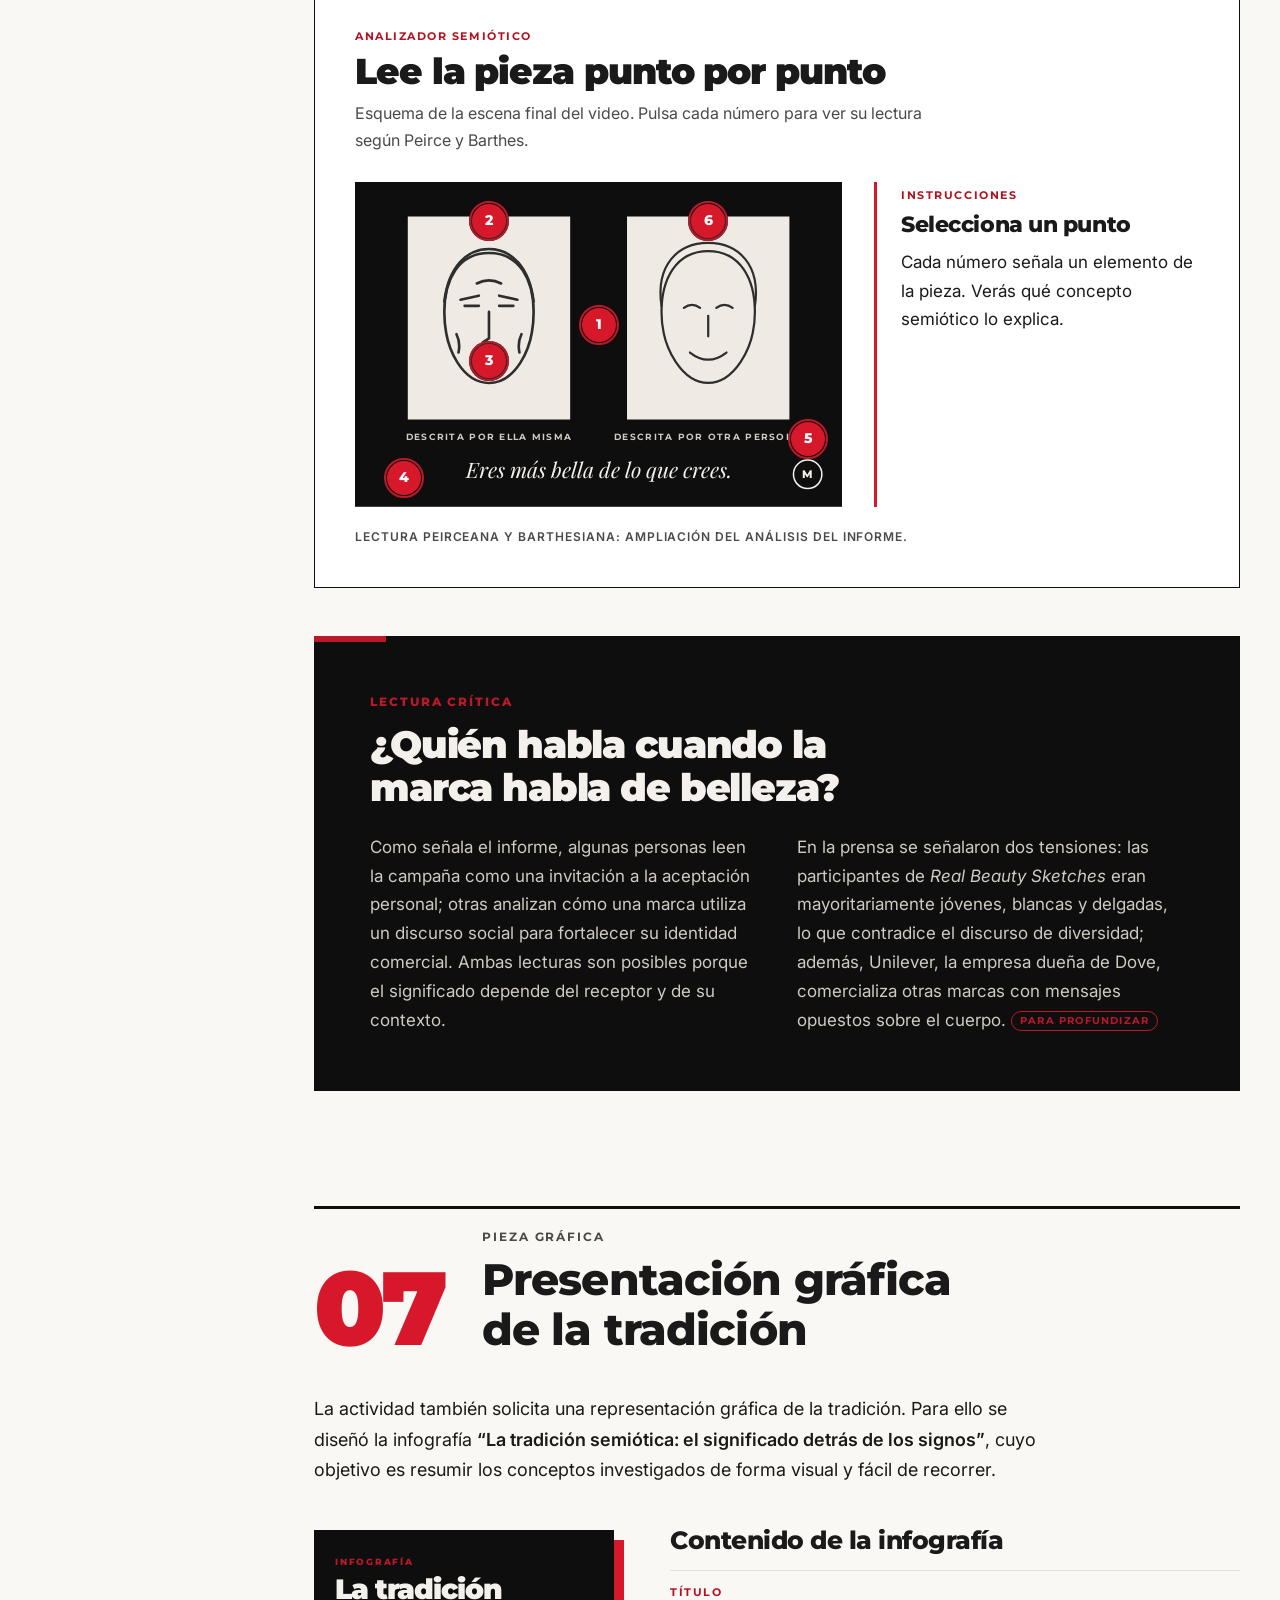
==== commit 88dfb2ca: "Añadir documento descargable: El extraño mundo de Jack" ====
--- a/index.html
+++ b/index.html
@@ -84,6 +84,7 @@
       </div>
       <nav aria-label="Menú móvil">
         <ol class="drawer__list">
+          <li><a href="#apertura"><span>↓</span>Documento: El extraño mundo de Jack</a></li>
           <li><a href="#introduccion"><span>00</span>Introducción</a></li>
           <li><a href="#que-estudia"><span>01</span>Qué estudia</a></li>
           <li><a href="#pregunta"><span>02</span>Pregunta central</a></li>
@@ -136,6 +137,55 @@
           <text x="200" y="262" text-anchor="middle" class="hero-svg__big">S</text>
         </svg>
         <p class="hero__art-caption">Fig. 0 — La tríada de Peirce: un signo, su objeto y la idea que produce.</p>
+      </div>
+    </div>
+  </section>
+
+  <!-- ============ APERTURA: DOCUMENTO DESCARGABLE ============ -->
+  <section class="opening" id="apertura" aria-labelledby="opening-title">
+    <svg class="opening__spiral" viewBox="0 0 200 200" aria-hidden="true">
+      <path d="M100 100 m0 -6 a6 6 0 1 1 -6 6 a12 12 0 1 1 12 12 a20 20 0 1 1 -20 -20 a30 30 0 1 1 30 30 a42 42 0 1 1 -42 -42 a56 56 0 1 1 56 56 a72 72 0 1 1 -72 -72"/>
+    </svg>
+
+    <div class="opening__inner">
+      <a class="opening__doc reveal" href="assets/El%20extra%C3%B1o%20mundo%20de%20Jack%20an%C3%A1lisis%20desde%20la%20comunicaci%C3%B3n%20digital.docx" download="El extraño mundo de Jack - análisis desde la comunicación digital.docx" aria-label="Descargar el documento El extraño mundo de Jack (Word, 17 KB)">
+        <span class="doc-wrap" aria-hidden="true"><span class="doc-sheet">
+          <span class="doc-sheet__tag">DOCX</span>
+          <span class="doc-sheet__date">05/10/2026</span>
+          <span class="doc-sheet__title">El extraño mundo de <b>Jack</b></span>
+          <span class="doc-sheet__sub">análisis desde la comunicación digital</span>
+          <span class="doc-sheet__lines"><i></i><i></i><i></i><i></i><i></i><i></i></span>
+          <span class="doc-sheet__fold"></span>
+        </span></span>
+        <span class="opening__doc-hint" aria-hidden="true">
+          <svg viewBox="0 0 24 24"><path d="M12 4v11M7 10l5 5 5-5M5 20h14"/></svg>
+          Clic para descargar
+        </span>
+      </a>
+
+      <div class="opening__text">
+        <p class="kicker opening__kicker"><span class="kicker__mark" aria-hidden="true"></span>Entregable · Comunicación digital</p>
+        <h2 class="opening__title" id="opening-title">El extraño mundo de <em>Jack</em></h2>
+        <p class="opening__lead">Análisis de la película desde las cinco características de la comunicación digital.</p>
+
+        <ul class="opening__chips" aria-label="Ejes del análisis">
+          <li>Digitalización</li><li>Reticularidad</li><li>Hipertextualidad</li><li>Multimedialidad</li><li>Interactividad</li>
+        </ul>
+
+        <dl class="opening__meta">
+          <div><dt>Autores</dt><dd>Jose David, David Camilo y Maria Victoria</dd></div>
+          <div><dt>Fecha</dt><dd>05/10/2026</dd></div>
+          <div><dt>Incluye</dt><dd>Sinopsis, ficha técnica, análisis, referencias APA 7 y enlaces</dd></div>
+          <div><dt>Archivo</dt><dd>Word (.docx) · 17 KB</dd></div>
+        </dl>
+
+        <div class="opening__actions">
+          <a class="btn btn--red" href="assets/El%20extra%C3%B1o%20mundo%20de%20Jack%20an%C3%A1lisis%20desde%20la%20comunicaci%C3%B3n%20digital.docx" download="El extraño mundo de Jack - análisis desde la comunicación digital.docx">
+            <svg viewBox="0 0 24 24" aria-hidden="true" class="btn__dl"><path d="M12 4v11M7 10l5 5 5-5M5 20h14"/></svg>
+            Descargar documento
+          </a>
+          <span class="opening__note">Se abre con Word, Google Docs o LibreOffice.</span>
+        </div>
       </div>
     </div>
   </section>
--- a/css/styles.css
+++ b/css/styles.css
@@ -380,6 +380,131 @@
   letter-spacing: .16em; text-transform: uppercase; text-decoration: none;
 }
 .hero__scroll span { color: var(--accent); font-size: 1rem; }
+
+/* 5.4b Apertura: documento descargable */
+.opening {
+  position: relative; overflow: hidden;
+  background: var(--inv-bg); color: var(--inv-fg);
+  border-bottom: 1px solid var(--strong);
+  scroll-margin-top: var(--header-h);
+}
+.opening::before {
+  content: ""; position: absolute; inset: 0; pointer-events: none;
+  background-image: linear-gradient(var(--inv-bg-2) 1px, transparent 1px), linear-gradient(90deg, var(--inv-bg-2) 1px, transparent 1px);
+  background-size: 40px 40px; opacity: .55;
+}
+.opening__spiral {
+  position: absolute; right: -60px; top: -40px; width: 340px; height: 340px;
+  fill: none; stroke: var(--inv-fg-2); stroke-width: 1.2; opacity: .14; pointer-events: none;
+}
+.opening__inner {
+  position: relative;
+  max-width: var(--container); margin: 0 auto;
+  padding: clamp(48px, 8vw, 88px) var(--gutter);
+  display: grid; gap: 40px; align-items: center;
+}
+
+/* Hoja del documento */
+.doc-wrap {
+  display: block; width: min(100%, 260px);
+  filter: drop-shadow(10px 10px 0 var(--red)) drop-shadow(0 18px 24px rgba(0, 0, 0, .35));
+  transform: rotate(-2.5deg);
+  transition: transform var(--dur) var(--ease), filter var(--dur) var(--ease);
+}
+.opening__doc {
+  display: flex; flex-direction: column; align-items: center; gap: 18px;
+  text-decoration: none; color: inherit; justify-self: center;
+}
+.doc-sheet {
+  position: relative; display: flex; flex-direction: column;
+  width: 100%; aspect-ratio: 210 / 297;
+  padding: 26px 22px 22px;
+  background: #FAF8F5; color: #0E0E0E;
+  clip-path: polygon(0 0, calc(100% - 34px) 0, 100% 34px, 100% 100%, 0 100%);
+}
+.doc-sheet__fold {
+  position: absolute; top: 0; right: 0; width: 34px; height: 34px;
+  background: linear-gradient(225deg, transparent 50%, #DCD6CD 50%);
+}
+.doc-sheet__tag {
+  align-self: flex-start;
+  font-family: var(--f-display); font-weight: 800; font-size: .625rem; letter-spacing: .16em;
+  background: #0E0E0E; color: #FAF8F5; padding: 4px 8px;
+}
+.doc-sheet__date { margin-top: 10px; font-size: .6875rem; color: #4A4A4A; letter-spacing: .04em; }
+.doc-sheet__title {
+  margin-top: 18px;
+  font-family: var(--f-display); font-weight: 900; font-size: 1.45rem; line-height: 1; letter-spacing: -.03em;
+}
+.doc-sheet__title b { color: #D7182A; font-weight: 900; }
+.doc-sheet__sub { margin-top: 8px; font-family: var(--f-serif); font-style: italic; font-size: .9rem; line-height: 1.25; color: #4A4A4A; }
+.doc-sheet__lines { margin-top: auto; display: grid; gap: 8px; }
+.doc-sheet__lines i { display: block; height: 4px; background: #E4E1DC; }
+.doc-sheet__lines i:nth-child(1) { width: 40%; background: #0E0E0E; height: 5px; margin-bottom: 4px; }
+.doc-sheet__lines i:nth-child(3) { width: 88%; }
+.doc-sheet__lines i:nth-child(5) { width: 72%; }
+.doc-sheet__lines i:nth-child(6) { width: 54%; }
+.opening__doc-hint {
+  display: inline-flex; align-items: center; gap: 8px;
+  font-family: var(--f-display); font-weight: 700; font-size: var(--fs-xs);
+  letter-spacing: .16em; text-transform: uppercase; color: var(--inv-fg-2);
+  transition: color var(--dur) ease;
+}
+.opening__doc-hint svg { width: 16px; height: 16px; fill: none; stroke: currentColor; stroke-width: 2; stroke-linecap: round; stroke-linejoin: round; }
+.opening__doc:hover .doc-wrap,
+.opening__doc:focus-visible .doc-wrap { transform: rotate(0) translate(-4px, -6px); filter: drop-shadow(14px 14px 0 var(--red)) drop-shadow(0 24px 30px rgba(0, 0, 0, .4)); }
+.opening__doc:hover .opening__doc-hint,
+.opening__doc:focus-visible .opening__doc-hint { color: var(--inv-fg); }
+.opening__doc:focus-visible { outline: 2px solid var(--inv-fg); outline-offset: 8px; }
+
+/* Texto */
+.opening__kicker { color: var(--inv-fg-2); }
+.opening__title {
+  margin: 20px 0 18px;
+  font-size: clamp(2rem, 7vw, 3.5rem); font-weight: 900; line-height: .98; letter-spacing: -.04em;
+  color: var(--inv-fg); max-width: 14ch;
+}
+.opening__title em { font-style: normal; color: var(--inv-accent); }
+.opening__lead {
+  font-family: var(--f-serif); font-style: italic;
+  font-size: clamp(1.15rem, 1rem + .8vw, 1.5rem); line-height: 1.35;
+  max-width: 40ch; padding-left: 16px; border-left: 3px solid var(--inv-accent);
+}
+.opening__chips { list-style: none; display: flex; flex-wrap: wrap; gap: 8px; margin-top: 28px; }
+.opening__chips li {
+  font-family: var(--f-display); font-weight: 700; font-size: .6875rem; letter-spacing: .12em; text-transform: uppercase;
+  padding: 7px 12px; border: 1px solid rgba(244, 241, 236, .35); color: var(--inv-fg);
+}
+.opening__meta {
+  display: grid; gap: 0; margin-top: 28px;
+  border-top: 1px solid rgba(244, 241, 236, .25);
+  max-width: 560px;
+}
+.opening__meta > div {
+  display: grid; grid-template-columns: 6.5rem 1fr; gap: 12px;
+  padding: 10px 0; border-bottom: 1px solid rgba(244, 241, 236, .12);
+  font-size: .9375rem; line-height: 1.5;
+}
+.opening__meta dt {
+  font-family: var(--f-display); font-weight: 700; font-size: .6875rem; letter-spacing: .14em; text-transform: uppercase;
+  color: var(--inv-fg-2); padding-top: 3px;
+}
+.opening__meta dd { color: var(--inv-fg); }
+.opening__actions { display: flex; flex-wrap: wrap; align-items: center; gap: 14px 20px; margin-top: 32px; }
+.opening__actions .btn--red svg.btn__dl { fill: none; stroke: currentColor; }
+.opening__actions .btn--red:hover { box-shadow: 6px 6px 0 var(--inv-fg); transform: translate(-3px, -3px); }
+.opening__note { font-size: var(--fs-sm); color: var(--inv-fg-2); }
+
+@media (min-width: 768px) {
+  .opening__inner { grid-template-columns: 300px 1fr; gap: 64px; }
+  .doc-wrap { width: 260px; }
+}
+@media (min-width: 1024px) {
+  .opening__inner { grid-template-columns: 360px 1fr; gap: 88px; padding-left: 40px; padding-right: 40px; }
+  .doc-wrap { width: 290px; }
+  .doc-sheet__title { font-size: 1.65rem; }
+  .opening__spiral { width: 460px; height: 460px; right: -80px; top: -60px; }
+}
 
 @keyframes draw { from { stroke-dashoffset: 1100; } to { stroke-dashoffset: 0; } }
 @keyframes spin { to { transform: rotate(360deg); } }
